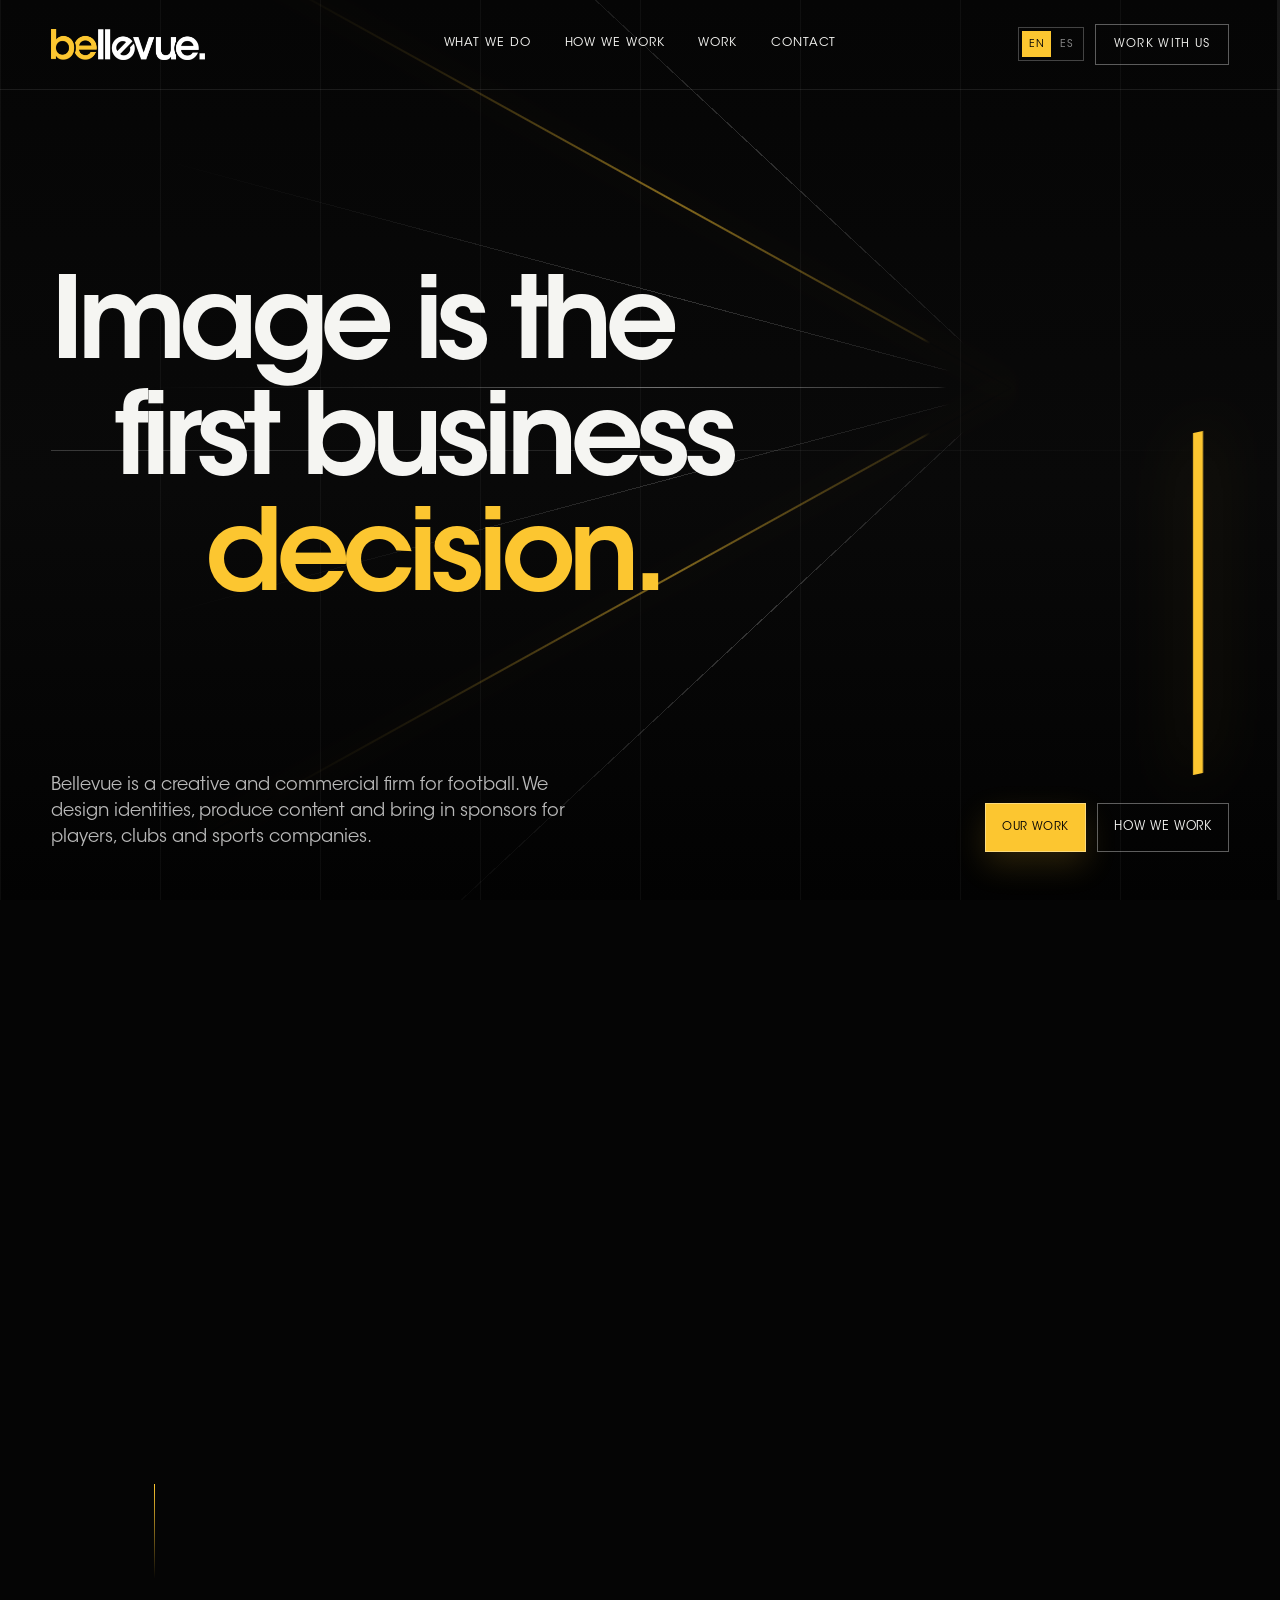
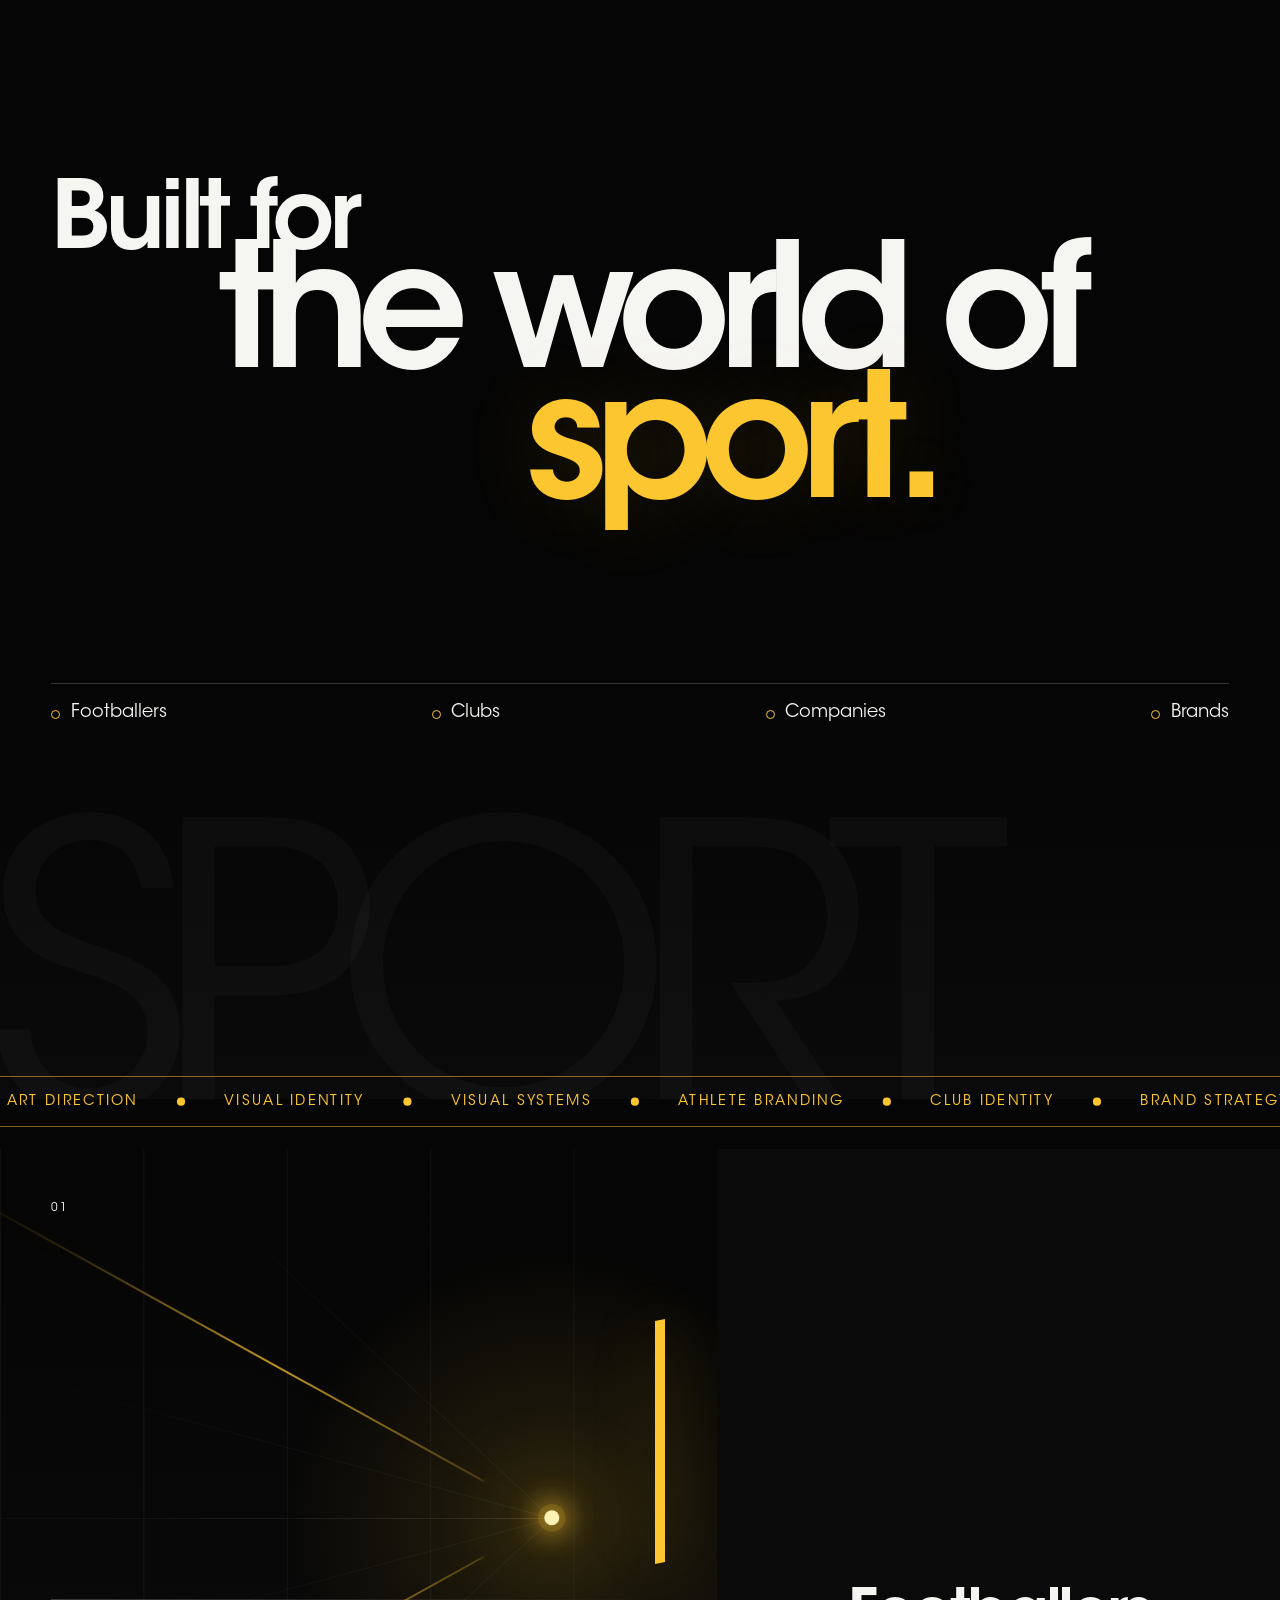
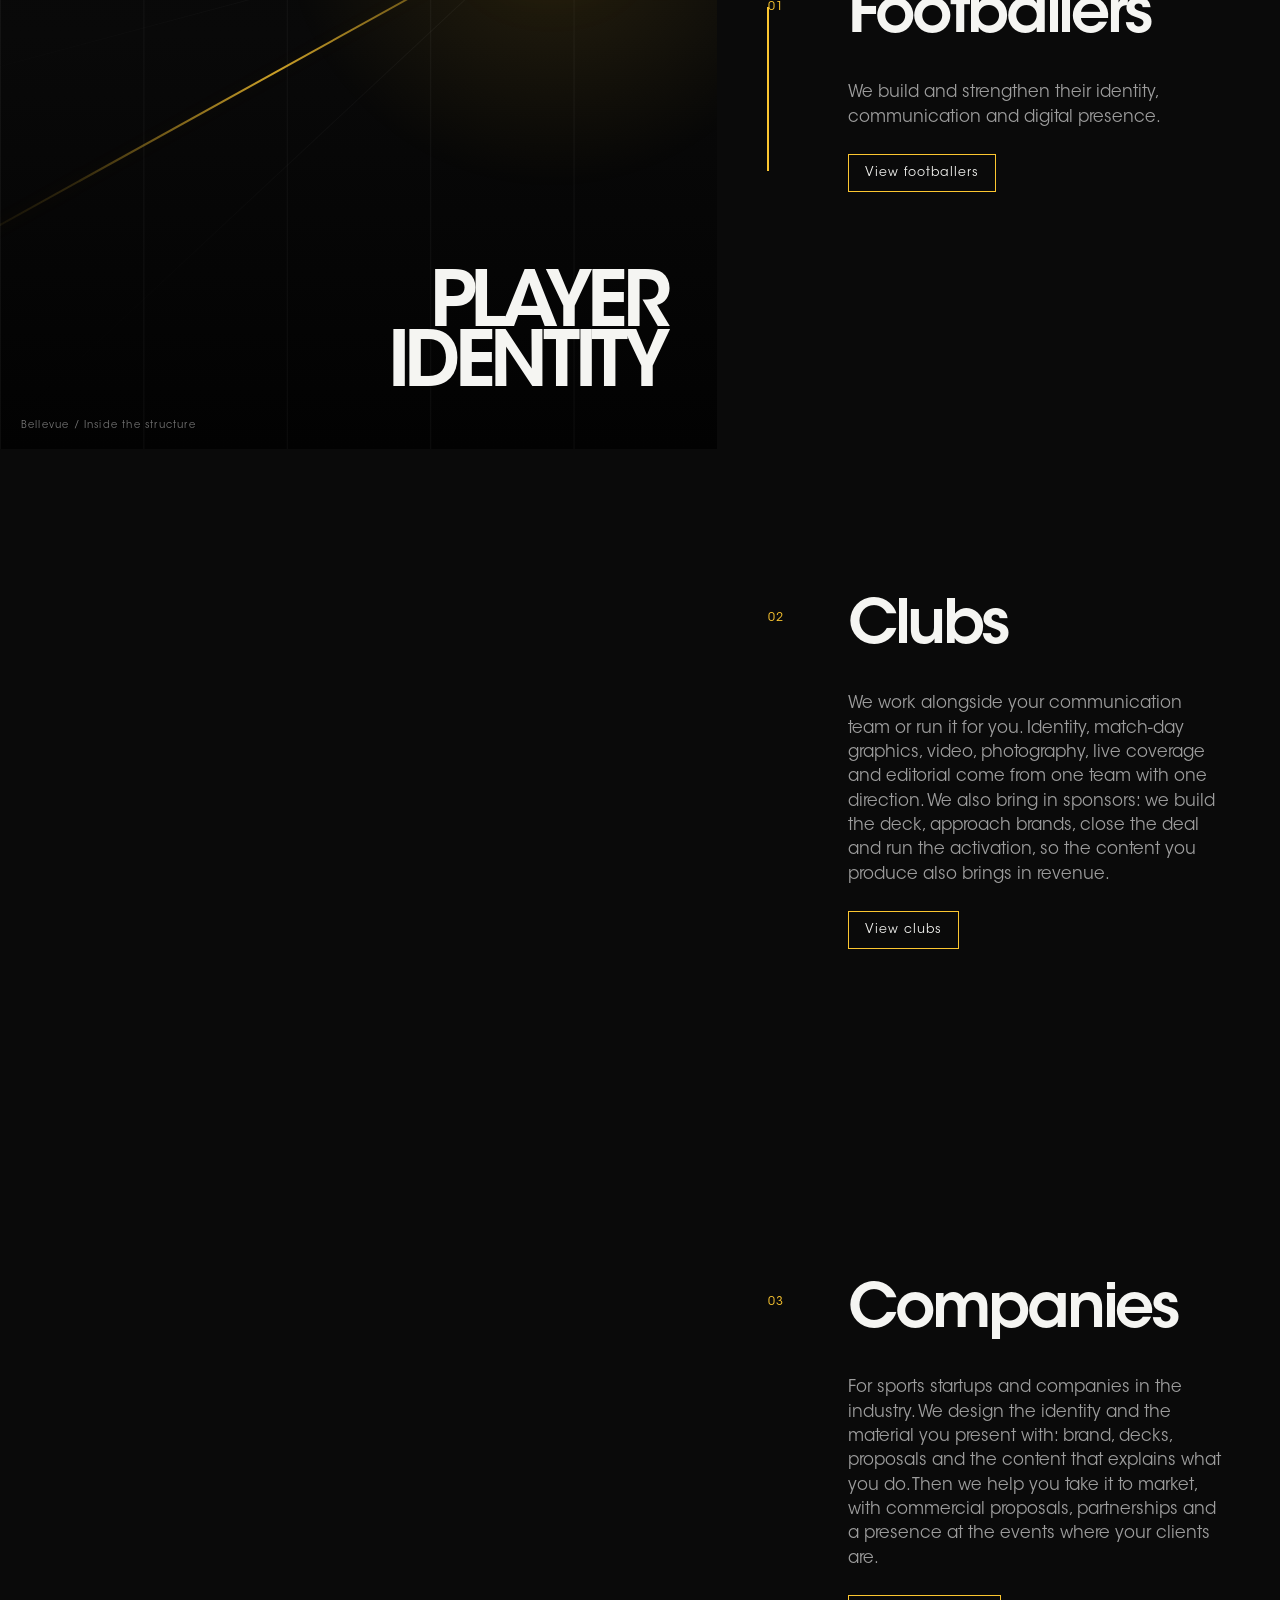
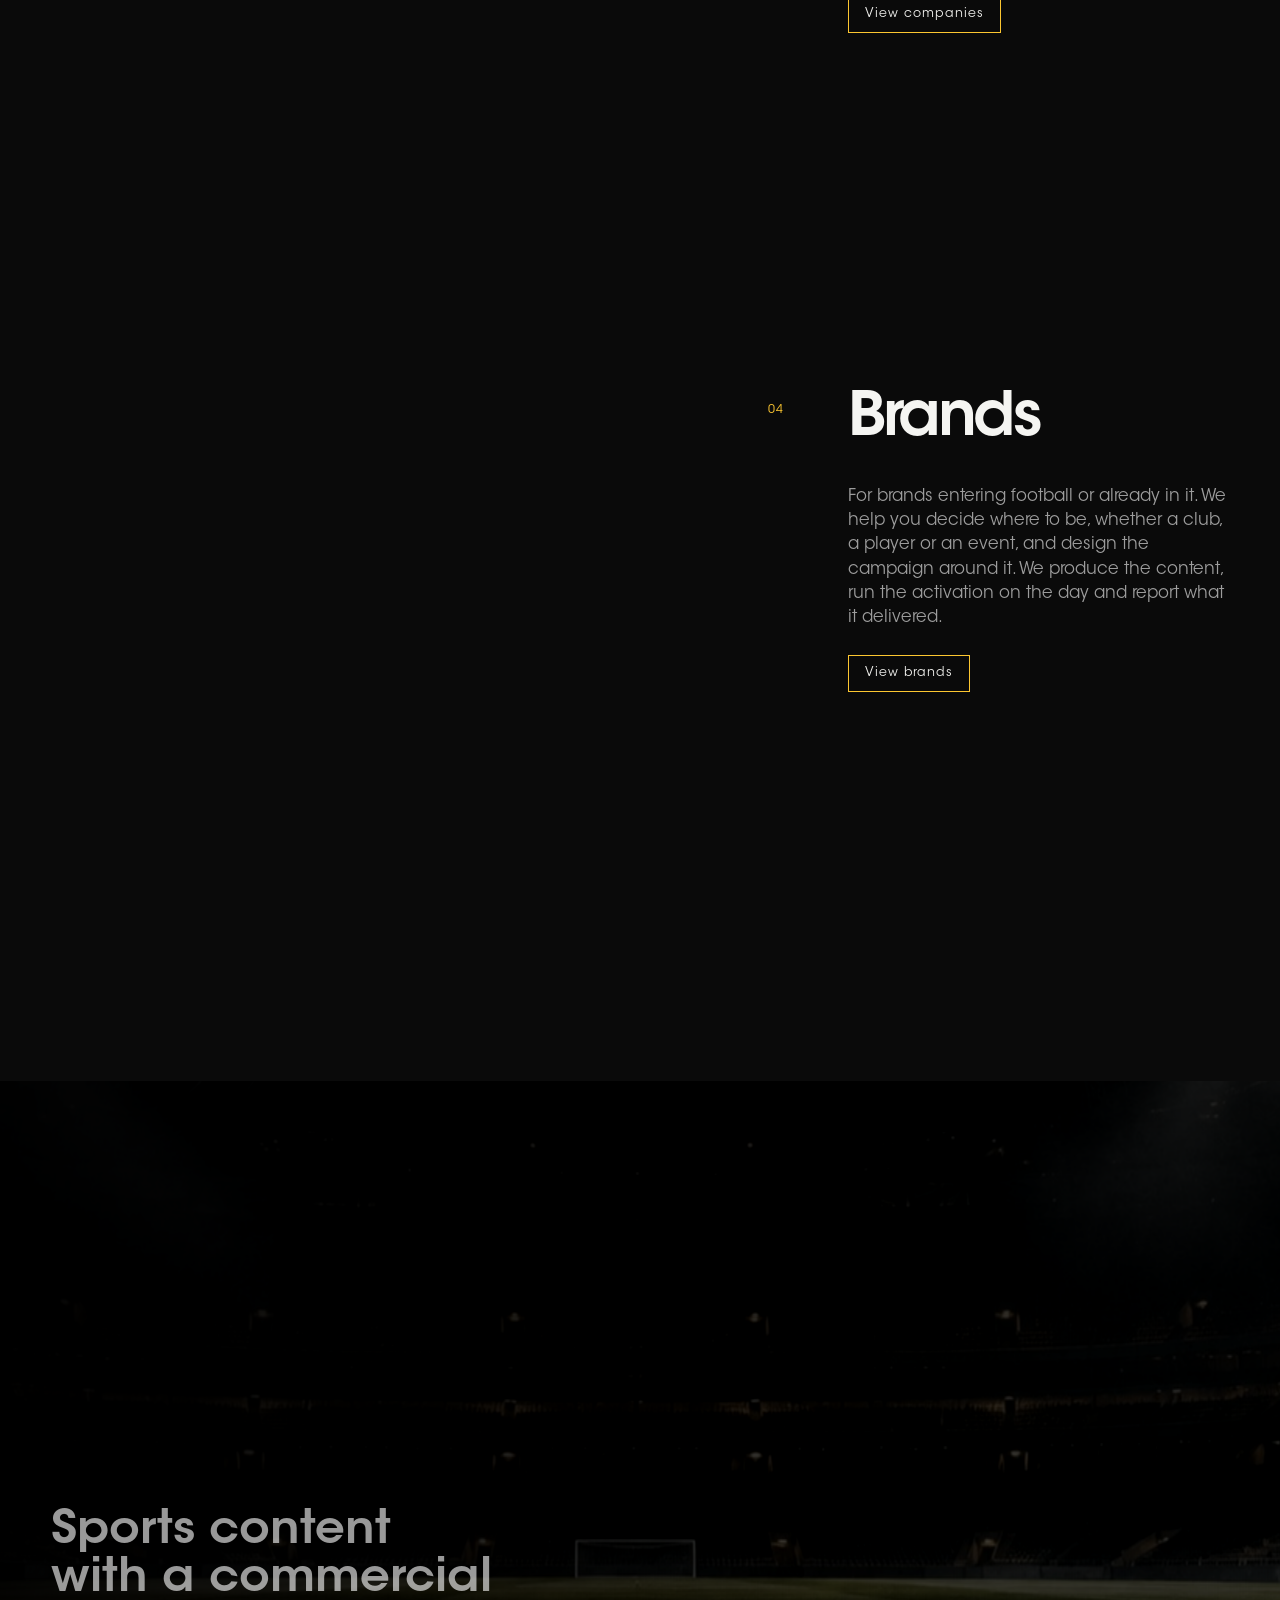
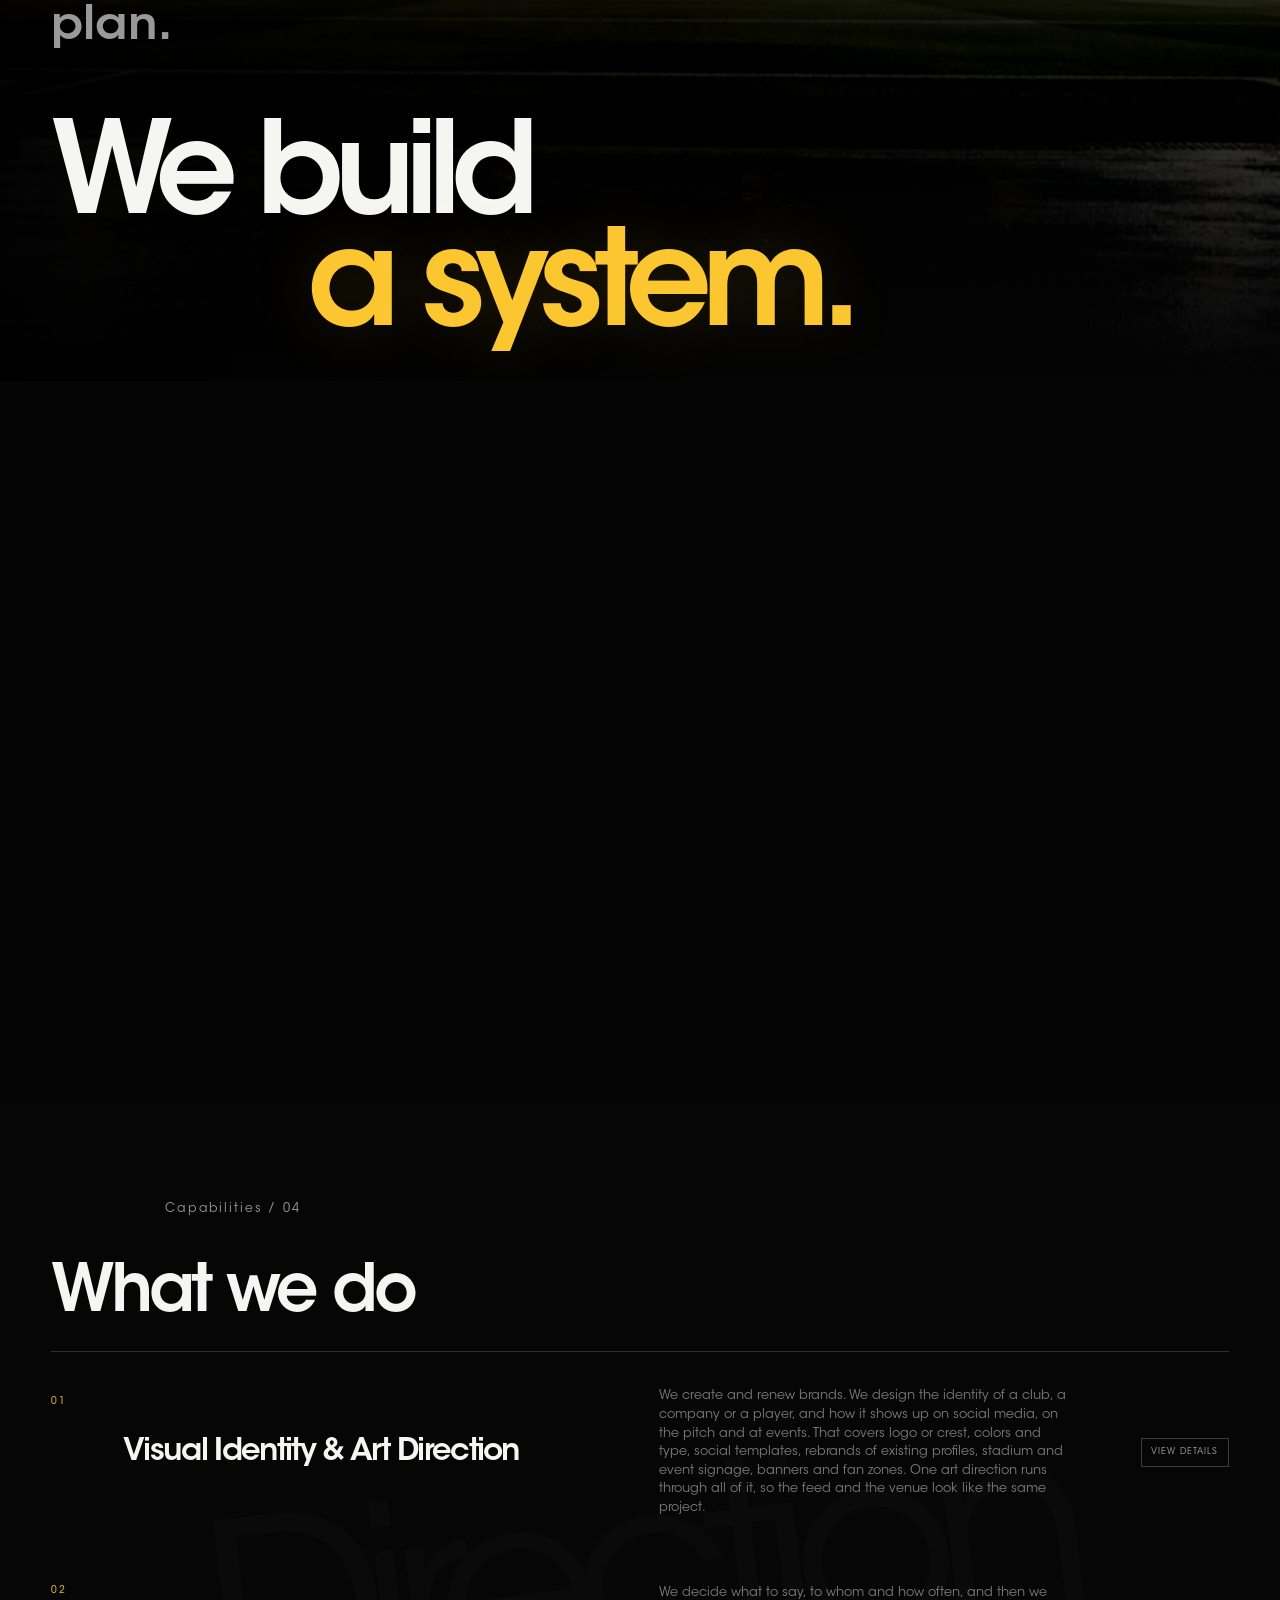
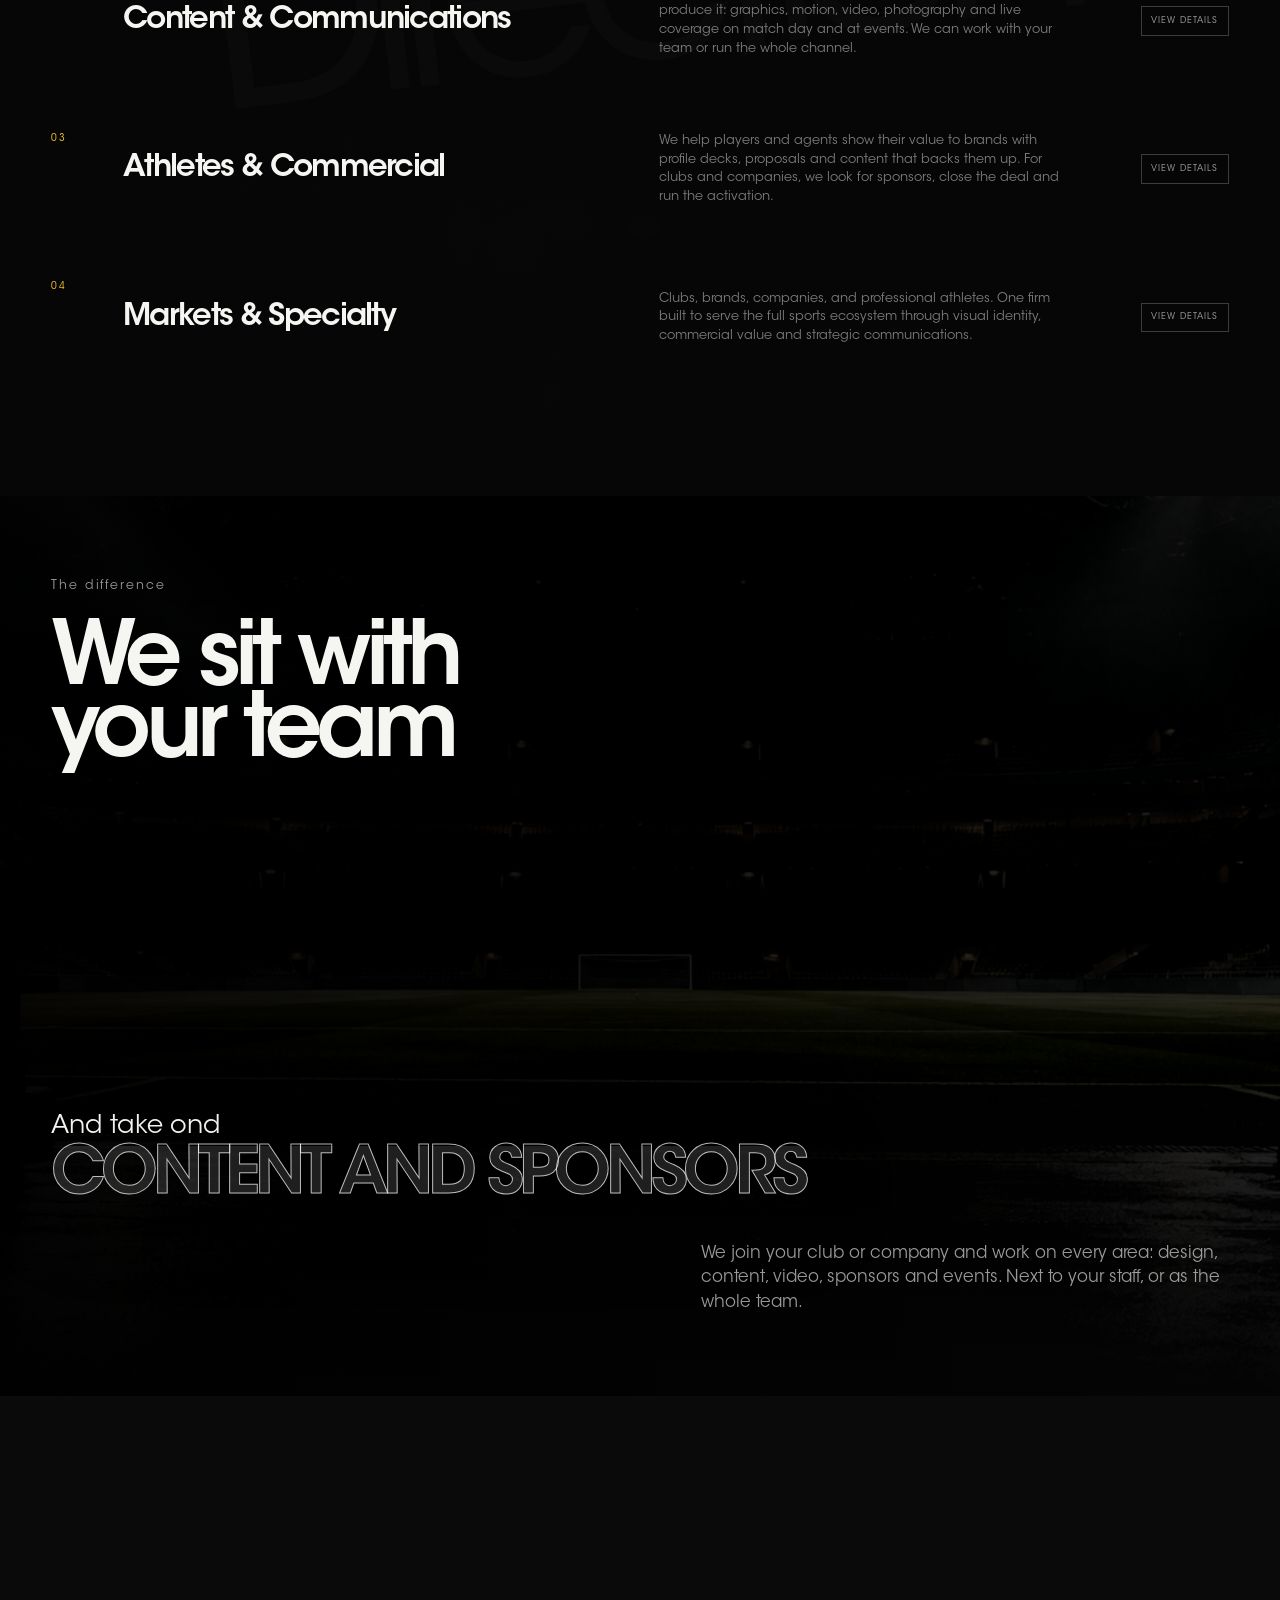
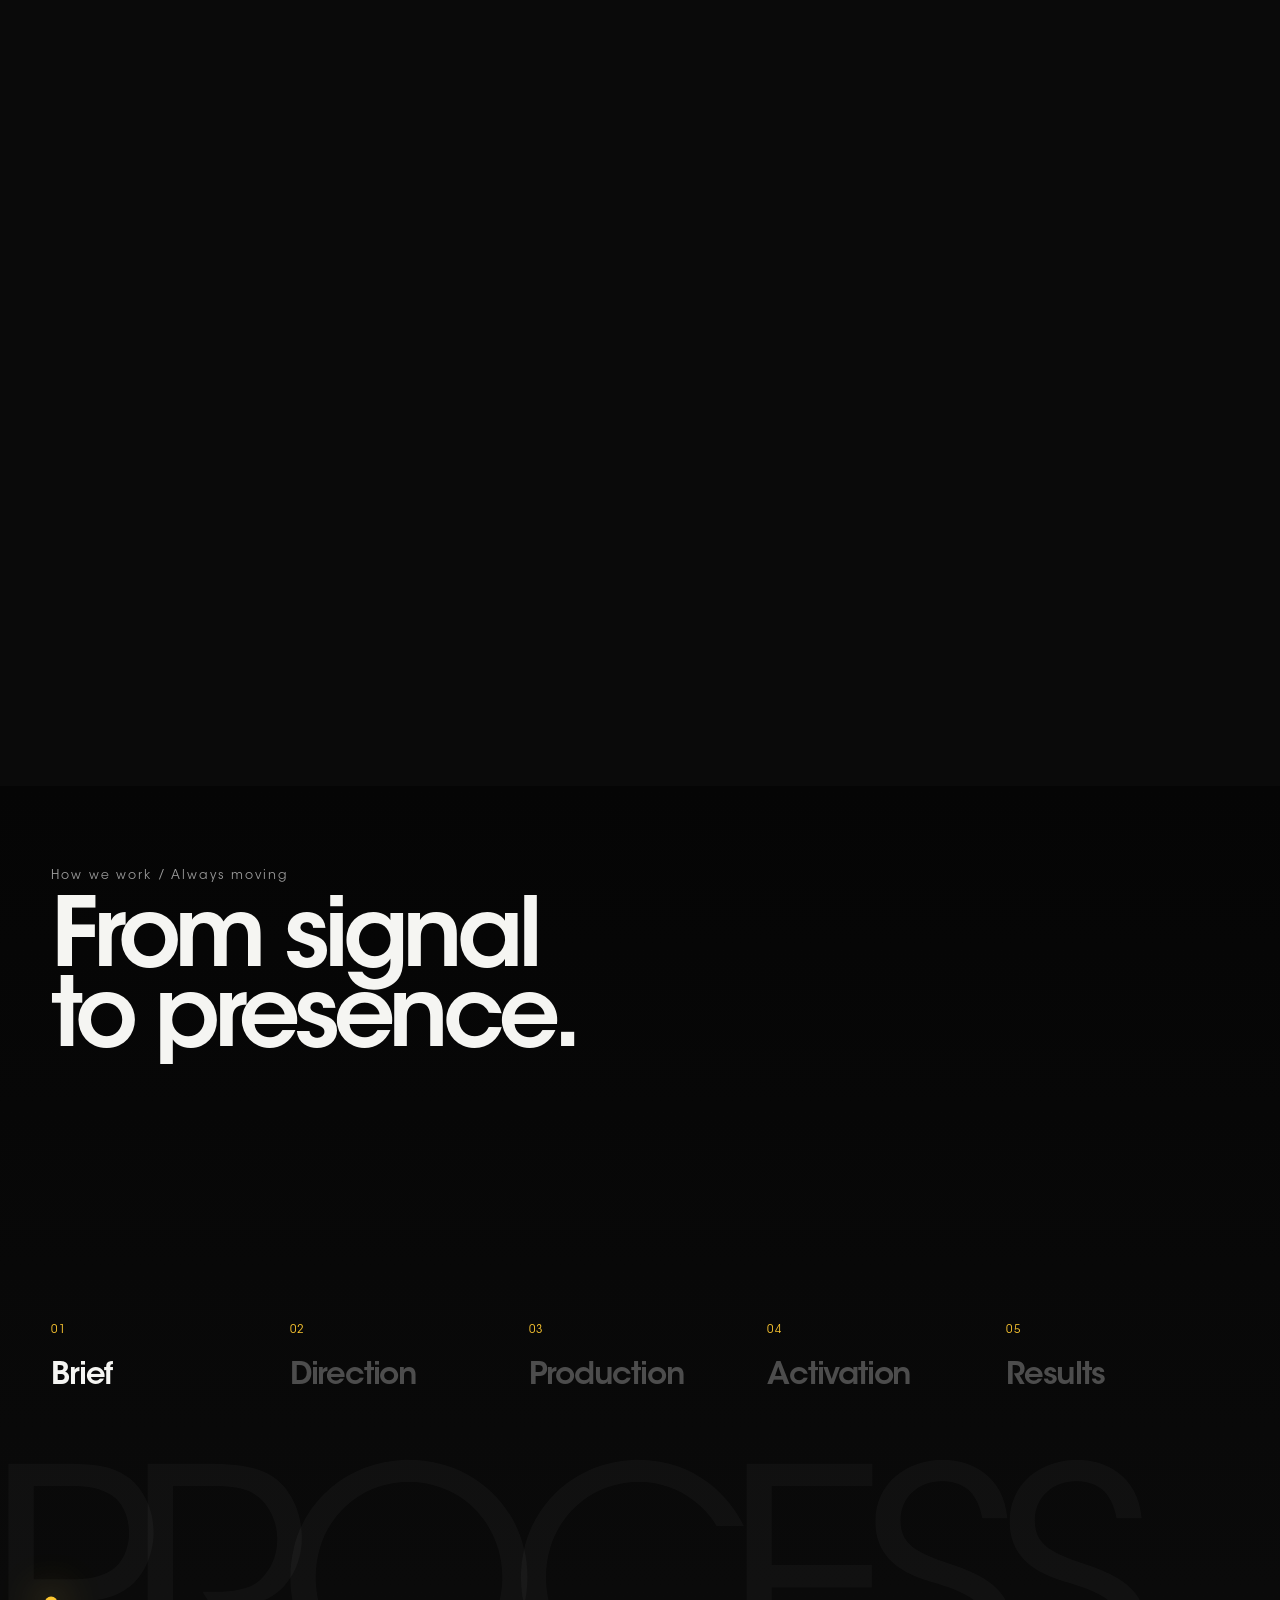
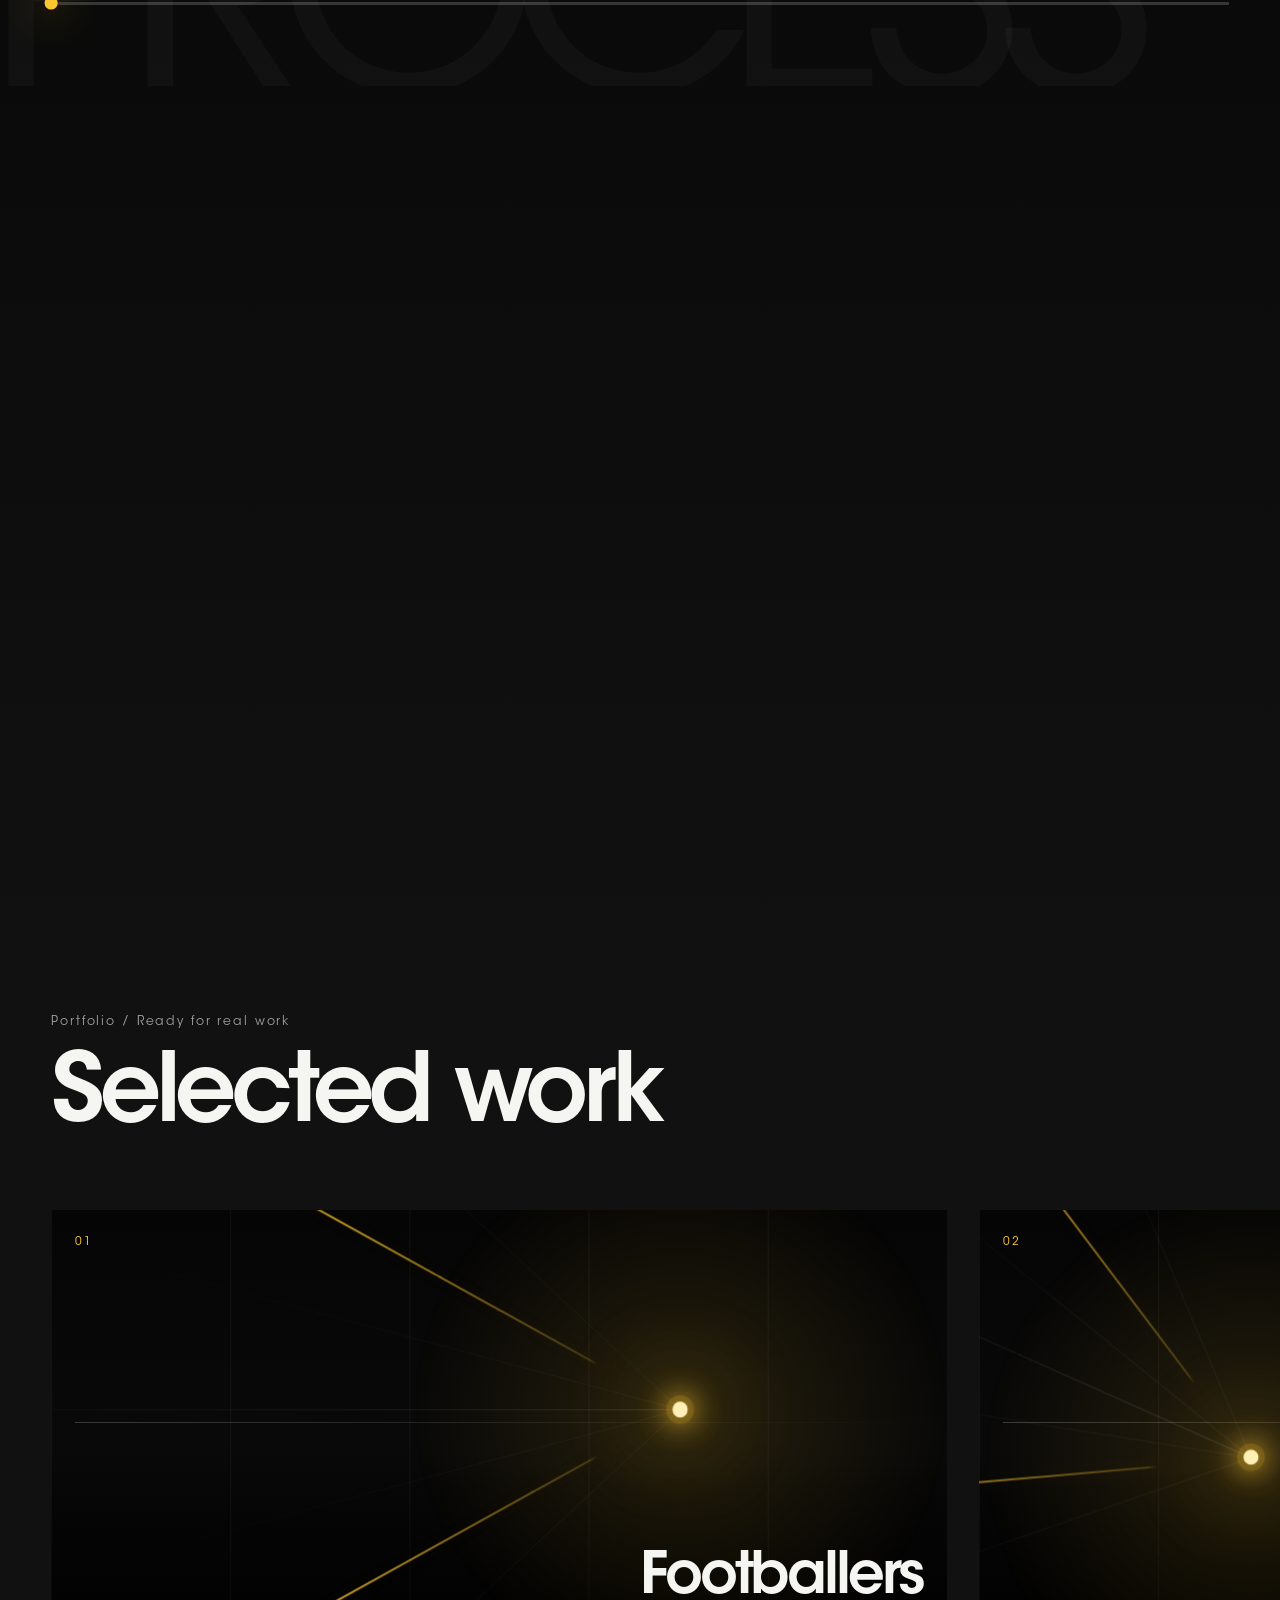
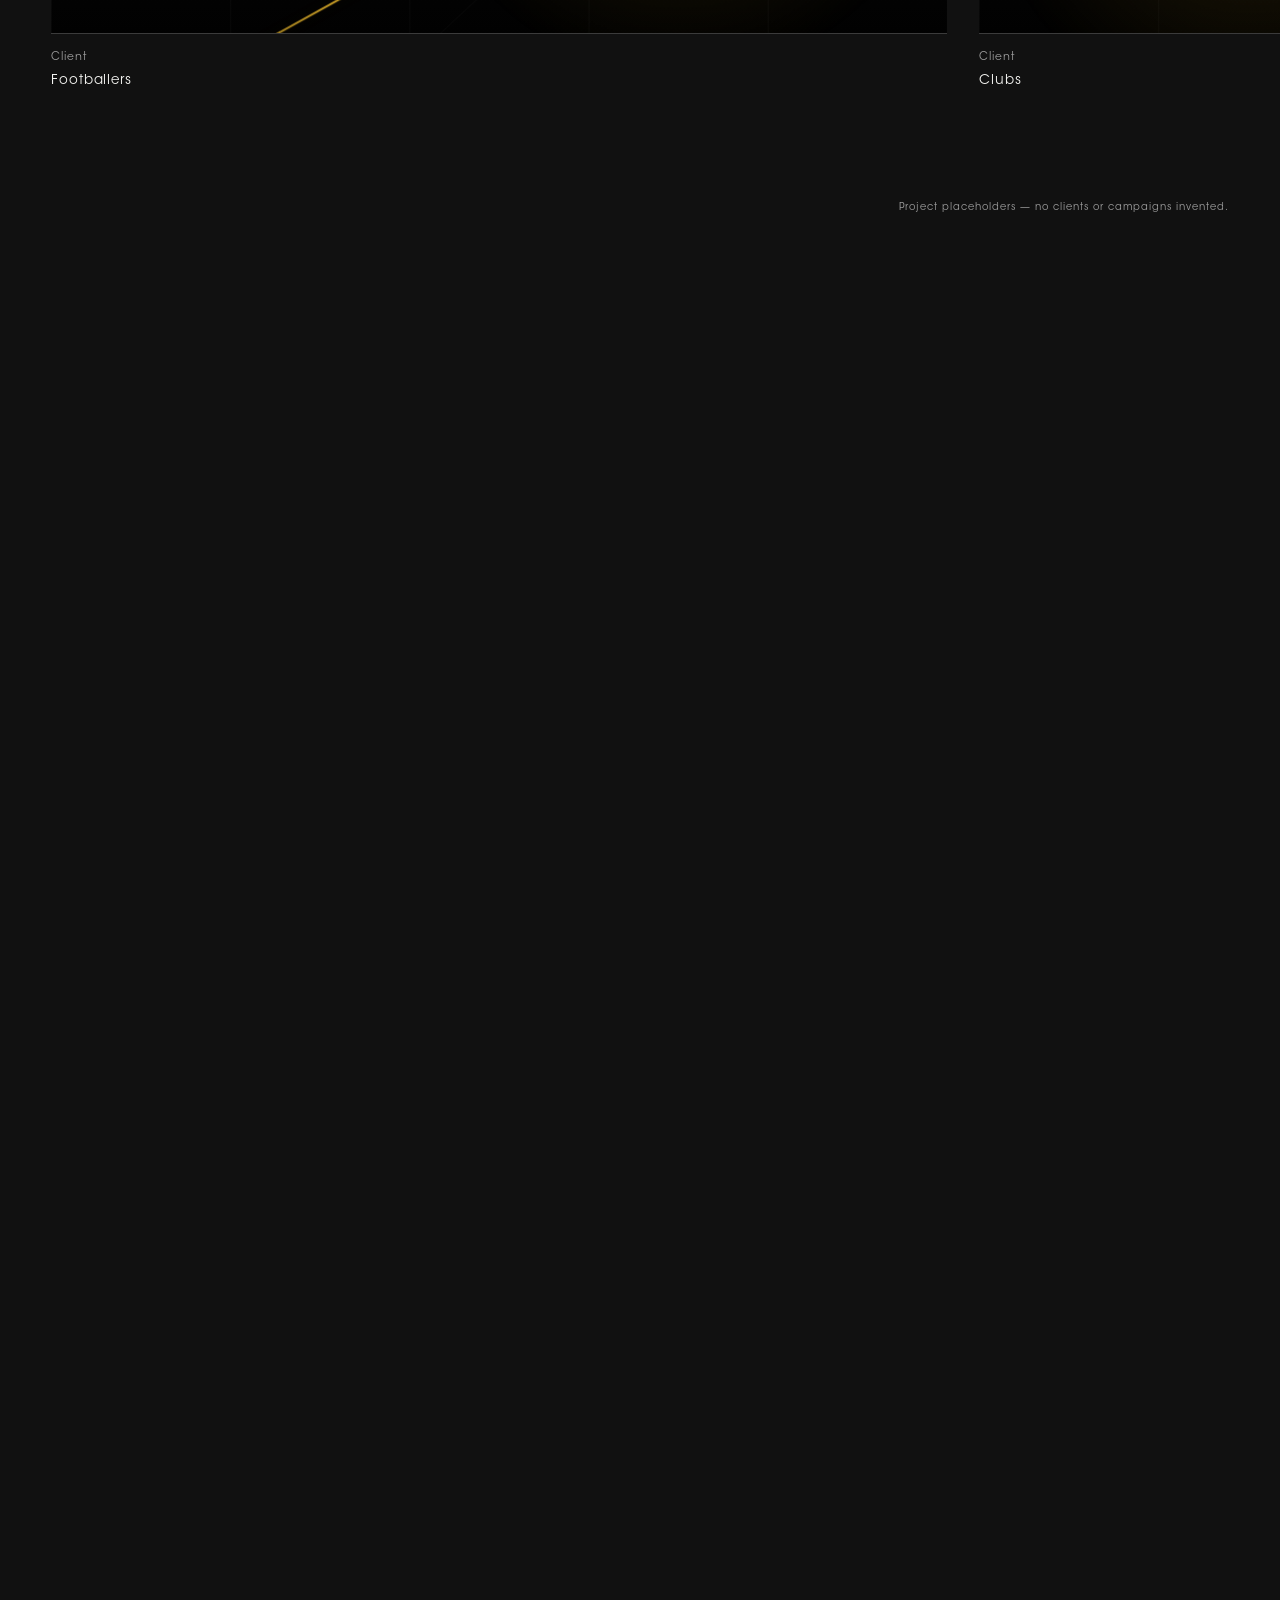
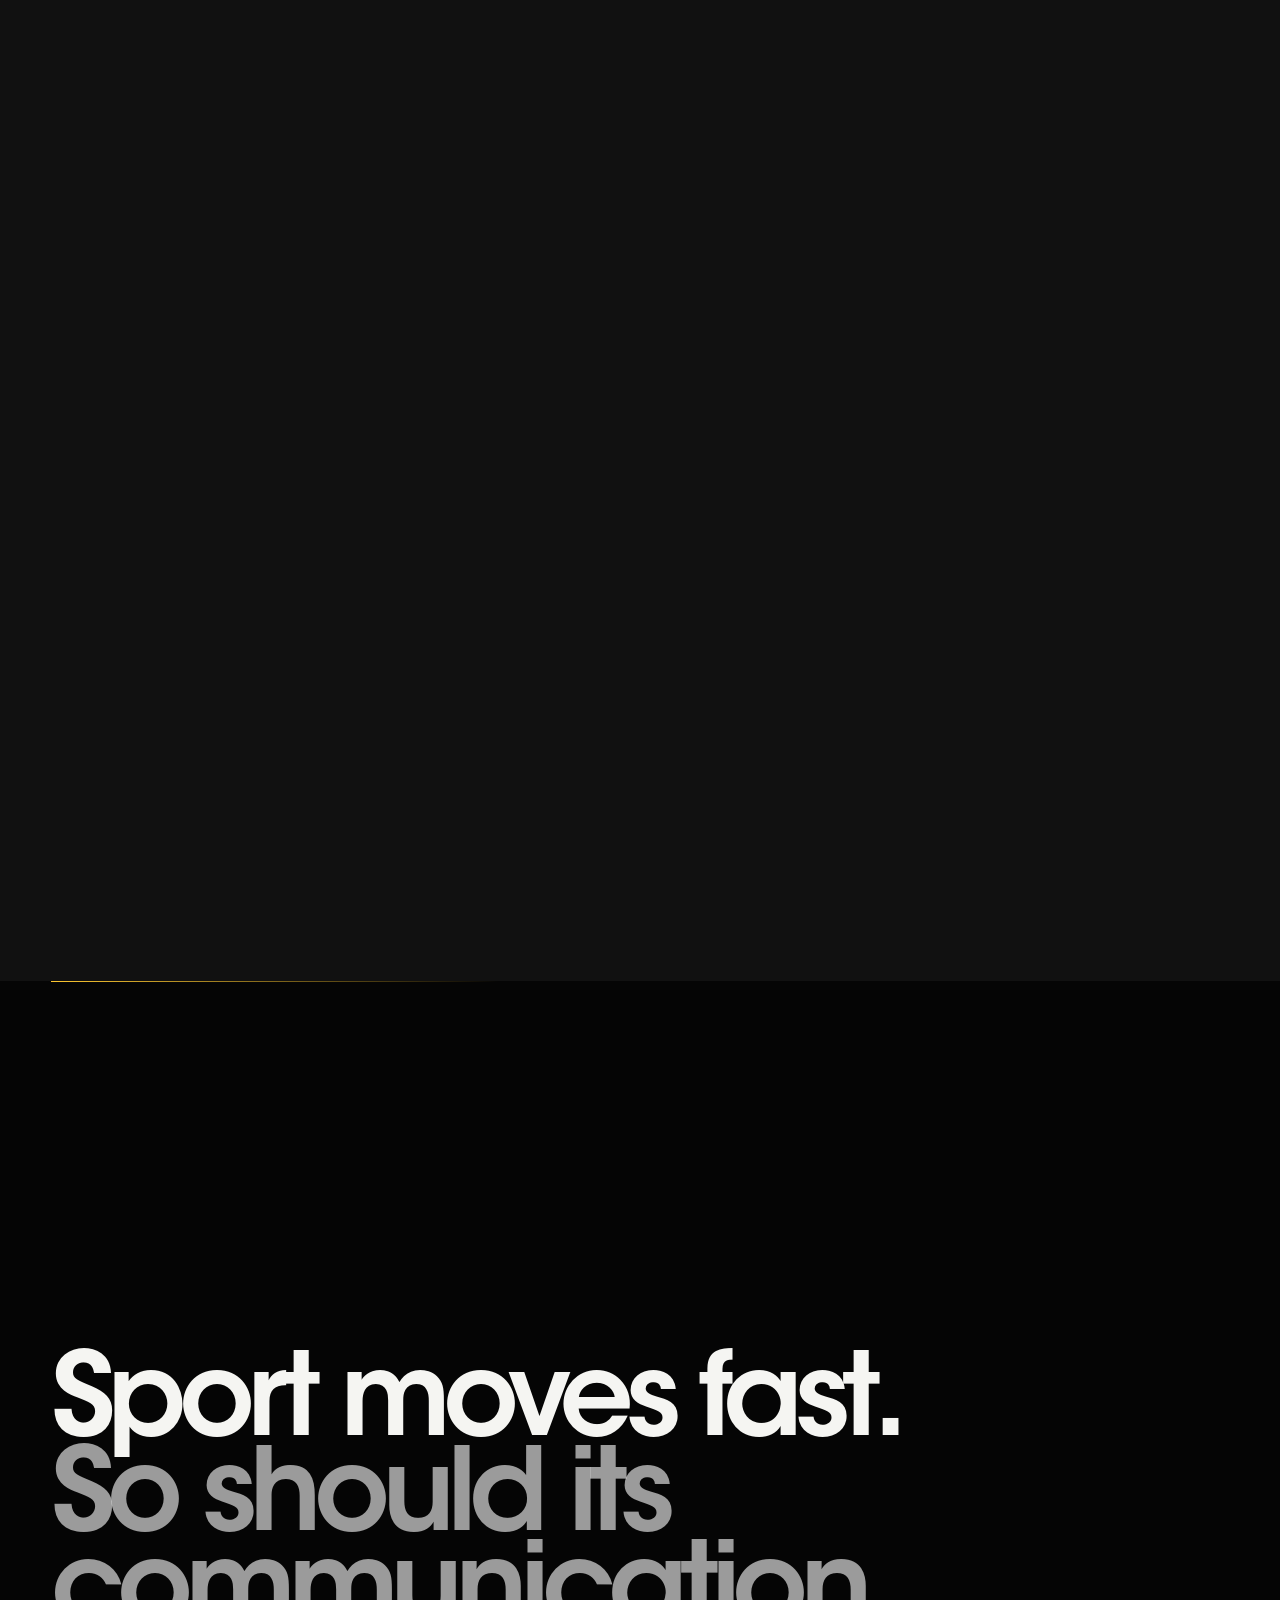
==== index.html @ 6d95c84d "Make process steps interactive and fix sponsor lettering" ====
<!doctype html>
<html lang="en">
  <head>
    <meta charset="UTF-8" />
    <meta name="viewport" content="width=device-width, initial-scale=1.0" />
    <meta name="theme-color" content="#050505" />
    <meta name="description" content="Bellevue is a strategic communication, content and creative partner for footballers, clubs and sports brands." />
    <meta property="og:title" content="Bellevue — Presence Behind Sport" />
    <meta property="og:description" content="Strategy, communication and content for the world of sport." />
    <meta property="og:type" content="website" />
    <meta name="twitter:card" content="summary" />
    <link rel="icon" href="./favicon.ico?v=transparent" sizes="any" />
    <link rel="icon" type="image/png" sizes="32x32" href="./favicon-32x32.png?v=transparent" />
    <link rel="icon" type="image/png" sizes="16x16" href="./favicon-16x16.png?v=transparent" />
    <link rel="apple-touch-icon" sizes="180x180" href="./apple-touch-icon.png?v=transparent" />
    <script>document.documentElement.classList.add("motion-full");</script>
    <link rel="stylesheet" href="./styles.css" />
    <title>Bellevue — Presence Behind Sport</title>
  </head>
  <body>
    <a class="skip-link" href="#main">Skip to content</a>

    <div class="intro" aria-hidden="true">
      <img class="brand-mark intro__logo" src="./assets/bellevue-logo-source.png" alt="" />
      <div class="intro__words"><span>SPORT.</span><span>IDENTITY.</span><span>COMMUNICATION.</span></div>
      <div class="intro__loader"><i></i></div>
    </div>

    <div class="scroll-progress" aria-hidden="true"><i></i></div>
    <div class="page-wipe" aria-hidden="true"></div>
    <div class="cursor-aura" data-cursor-aura aria-hidden="true"></div>

    <header class="nav" data-nav>
      <a class="nav__brand" href="#top" aria-label="Bellevue home"><img class="brand-mark" src="./assets/bellevue-logo-source.png" alt="Bellevue" /></a>
      <nav class="nav__links" aria-label="Primary navigation">
        <a href="#services">What We Do</a><a href="#process">How We Work</a><a href="#work">Work</a><a href="#contact">Contact</a>
      </nav>
      <div class="nav__actions">
        <div class="language-switcher" role="group" aria-label="Language selector"><button type="button" data-language="en" aria-pressed="true">EN</button><button type="button" data-language="es" aria-pressed="false">ES</button></div>
        <a class="nav__cta" href="#contact">Work with us</a>
      </div>
      <button class="nav__menu" type="button" aria-expanded="false" aria-controls="mobile-menu" aria-label="Open menu"><span></span><span></span></button>
    </header>

    <div class="mobile-menu" id="mobile-menu" aria-hidden="true">
      <nav aria-label="Mobile navigation"><a href="#services">What We Do</a><a href="#process">How We Work</a><a href="#work">Work</a><a href="#contact">Contact</a></nav>
      <div class="language-switcher language-switcher--mobile" role="group" aria-label="Language selector"><button type="button" data-language="en" aria-pressed="true">EN</button><button type="button" data-language="es" aria-pressed="false">ES</button></div>
      <p>Bellevue / Sports communication</p>
    </div>

    <main id="main">
      <section class="hero" id="top" aria-labelledby="hero-title">
        <div class="hero__stage">
          <figure class="hero__field">
            <div class="field__vectors" aria-hidden="true"><i></i><i></i><i></i><i></i><i></i><i></i><i></i></div>
            <div class="field__grid" aria-hidden="true"></div>
          </figure>
          <div class="hero__shade"></div>
          <h1 id="hero-title" class="hero__title"><span>Image is the</span><span>first business</span><span><em>decision.</em></span></h1>
          <p class="hero__copy">Bellevue is a creative and commercial firm for football. We design identities, produce content and bring in sponsors for players, clubs and sports companies.</p>
          <div class="hero__actions">
            <a class="hero__work" href="#work">Our work</a>
            <a class="hero__discover" href="#world">How we work</a>
          </div>
          <div class="hero__counter"><span>01</span><i></i><span>08</span></div>
        </div>
      </section>

      <section class="world" id="world" aria-labelledby="world-title">
        <p class="eyebrow reveal">Inside the game / Beyond the feed</p>
        <h2 id="world-title" class="world__title"><span class="reveal">Built for</span><span class="reveal">the world of</span><span class="gold reveal">sport.</span></h2>
        <div class="world__roles" aria-label="Who Bellevue works with"><span>Footballers</span><span>Clubs</span><span>Companies</span><span>Brands</span></div>
      </section>

      <div class="signal-strip" aria-hidden="true">
        <div><span>ART DIRECTION</span><i></i><span>VISUAL IDENTITY</span><i></i><span>VISUAL SYSTEMS</span><i></i><span>ATHLETE BRANDING</span><i></i><span>CLUB IDENTITY</span><i></i><span>BRAND STRATEGY</span><i></i><span>CORPORATE IMAGE</span><i></i><span>MEDIA INTEGRATION</span><i></i><span>CAMPAIGN DIRECTION</span><i></i><span>COMMERCIAL POSITIONING</span><i></i><span>COMMUNICATION SYSTEMS</span><i></i><span>BRAND RECOGNITION</span></div>
        <div><span>ART DIRECTION</span><i></i><span>VISUAL IDENTITY</span><i></i><span>VISUAL SYSTEMS</span><i></i><span>ATHLETE BRANDING</span><i></i><span>CLUB IDENTITY</span><i></i><span>BRAND STRATEGY</span><i></i><span>CORPORATE IMAGE</span><i></i><span>MEDIA INTEGRATION</span><i></i><span>CAMPAIGN DIRECTION</span><i></i><span>COMMERCIAL POSITIONING</span><i></i><span>COMMUNICATION SYSTEMS</span><i></i><span>BRAND RECOGNITION</span></div>
      </div>

      <section class="audience" aria-labelledby="audience-title">
        <h2 id="audience-title" class="sr-only">Who we work with</h2>
        <div class="audience__media" aria-hidden="true">
          <div class="audience__flare"><i></i><i></i><i></i><i></i><i></i><i></i><i></i></div>
          <div class="audience__visual audience__visual--1 is-active"><span>01</span><b>PLAYER<br />IDENTITY</b></div>
          <div class="audience__visual audience__visual--2"><span>02</span><b>CLUB<br />CULTURE</b></div>
          <div class="audience__visual audience__visual--3"><span>03</span><b>CORPORATE<br />IMAGE</b></div>
          <div class="audience__visual audience__visual--4"><span>04</span><b>BRAND<br />ENERGY</b></div>
          <p>Bellevue / Inside the structure</p>
        </div>
        <div class="audience__chapters" data-audience-list></div>
      </section>

      <section class="bridge" aria-labelledby="bridge-title">
        <div class="bridge__stage">
          <img class="bridge__image" src="./assets/stadium-tunnel.jpg" alt="Floodlit stadium beyond a dark players' tunnel" loading="lazy" />
          <div class="field__vectors bridge__vectors" aria-hidden="true"><i></i><i></i><i></i><i></i><i></i><i></i><i></i></div>
          <p>Sports content<br />with a commercial<br />plan.</p>
          <h2 id="bridge-title">We build<br /><span>a system.</span></h2>
        </div>
      </section>

      <section class="services" id="services" aria-labelledby="services-title">
        <div class="section-head"><p class="eyebrow">Capabilities / 04</p><h2 id="services-title">What we do</h2></div>
        <div class="services__backdrop" aria-hidden="true"><img src="./assets/player-rain.jpg" alt="" loading="lazy" /><span>Direction</span></div>
        <div class="services__list" data-services></div>
      </section>

      <dialog class="service-card" id="service-card" data-service-card aria-labelledby="service-card-title">
        <button class="service-card__close" type="button" data-service-card-close aria-label="Close capability details">×</button>
        <p class="eyebrow" data-service-card-number></p>
        <h2 id="service-card-title" data-service-card-title></h2>
        <p class="service-card__description" data-service-card-description></p>
        <p class="service-card__tags" data-service-card-tags></p>
      </dialog>

      <section class="team" aria-labelledby="team-title">
        <div class="team__stage">
          <p class="eyebrow">The difference</p>
          <h2 id="team-title">We sit with<br />your team</h2>
          <div class="team__statement"><span>And take ond</span><strong data-text="CONTENT AND SPONSORS">CONTENT AND SPONSORS</strong></div>
          <p class="team__copy">We join your club or company and work on every area: design, content, video, sponsors and events. Next to your staff, or as the whole team.</p>
        </div>
      </section>

      <section class="process" id="process" aria-labelledby="process-title">
        <div class="process__stage">
          <p class="process__ghost" aria-hidden="true">PROCESS</p>
          <div class="section-head"><p class="eyebrow">How we work / Always moving</p><h2 id="process-title">From signal<br />to presence.</h2></div>
          <ol class="process__steps" data-process></ol>
          <p class="process__detail" id="process-detail" data-process-detail aria-live="polite" hidden></p>
          <div class="process__line" aria-hidden="true"><i></i></div>
        </div>
      </section>

      <section class="work" id="work" aria-labelledby="work-title">
        <div class="work__stage">
          <div class="section-head work__head"><p class="eyebrow">Portfolio / Ready for real work</p><h2 id="work-title">Selected work</h2></div>
          <div class="work__track" data-work></div>
          <p class="work__note">Project placeholders — no clients or campaigns invented.</p>
        </div>
      </section>

      <section class="manifesto" aria-labelledby="manifesto-title">
        <div class="manifesto__lead"><h2 id="manifesto-title">Sport moves fast.<br /><span>So should its communication.</span></h2></div>
        <div class="manifesto__words" aria-label="Strategy. Identity. Content. Presence."><span>Strategy.</span><span>Identity.</span><span>Content.</span><span class="gold">Presence.</span></div>
      </section>

      <section class="final" id="contact" aria-labelledby="contact-title">
        <div class="final__top"><p class="eyebrow">Contact / Bellevue</p><span>08 / 08</span></div>
        <div class="contact-layout">
          <div class="contact-layout__intro"><h2 id="contact-title">Let's build<br /><em>what's next.</em></h2><p>If you need a team behind your communication, let's talk.</p></div>
          <form class="contact-form" data-contact-form action="https://formsubmit.co/bellevuecommercial@gmail.com" method="POST">
            <input type="hidden" name="_subject" value="New Bellevue website enquiry" />
            <input type="hidden" name="_template" value="table" />
            <input type="hidden" name="_captcha" value="false" />
            <input type="hidden" name="_url" value="" />
            <input class="contact-form__honey" type="text" name="_honey" tabindex="-1" autocomplete="off" aria-hidden="true" />
            <label class="contact-field"><span>I’m reaching out as</span><select name="contactType" required><option value="" selected disabled>Select one</option><option>Club</option><option>Company</option><option>Athlete</option><option>Other</option></select></label>
            <label class="contact-field"><span>Tell us about your idea <em>optional</em></span><textarea name="idea" rows="4" placeholder="Your project, challenge or opportunity"></textarea></label>
            <label class="contact-field"><span>Full name</span><input name="fullName" type="text" autocomplete="name" required /></label>
            <label class="contact-field"><span>Email</span><input name="email" type="email" autocomplete="email" required /></label>
            <label class="contact-field"><span>Phone number <em>optional</em></span><input name="phone" type="tel" autocomplete="tel" /></label>
            <button class="contact-submit" type="submit">Send enquiry</button>
            <p class="contact-form__status" data-contact-status aria-live="polite"></p>
            <a class="contact-form__fallback" data-contact-fallback href="mailto:bellevuecommercial@gmail.com" hidden>Email us directly</a>
          </form>
        </div>
      </section>
    </main>

    <footer class="footer">
      <div class="footer__brand"><img class="brand-mark" src="./assets/bellevue-logo-source.png" alt="Bellevue" /></div>
      <div class="footer__meta"><p>Sports communication<br />from the inside.</p><p><a href="https://www.instagram.com/bellevuemedia/" target="_blank" rel="noopener noreferrer">Instagram</a> / <a href="mailto:bellevuecommercial@gmail.com">Email</a></p><p>© <span data-year></span> Bellevue<br /><span>Site developed by JS Studio</span></p></div>
    </footer>

    <script type="module" src="./main.js"></script>
  </body>
</html>
---- styles.css ----
/* Supplied ITC Avant Garde Gothic web assets. */
@font-face {
  font-family: "Avant Garde Book";
  src: url("./assets/fonts/%5BITC%5D%20Avant%20Garde%20Gothic/ITCAvantGardeStd-Bk.otf") format("opentype");
  font-weight: 400;
  font-style: normal;
  font-display: swap;
}
@font-face {
  font-family: "Avant Garde Demi";
  src: url("./assets/fonts/%5BITC%5D%20Avant%20Garde%20Gothic/ITCAvantGardeStd-Demi.otf") format("opentype");
  font-weight: 400;
  font-style: normal;
  font-display: swap;
}
@font-face {
  font-family: "Avant Garde Book";
  src: url("./assets/fonts/%5BITC%5D%20Avant%20Garde%20Gothic/ITCAvantGardeStd-BkObl.otf") format("opentype");
  font-weight: 400;
  font-style: italic;
  font-display: swap;
}

:root {
  --black: #050505;
  --black-2: #0a0a0a;
  --black-3: #111;
  --gold: #fcc630;
  --white: #f5f5f2;
  --muted: rgba(255, 255, 255, 0.6);
  --line: rgba(255, 255, 255, 0.18);
  --pad: clamp(1.25rem, 4vw, 4.75rem);
  --hero-p: 0;
  --team-fill: 0%;
  --process-p: 0%;
  --work-x: 0px;
  --page-p: 0;
  --display-font: "Avant Garde Book", Arial, sans-serif;
  --heading-font: "Avant Garde Demi", Arial, sans-serif;
}

* { box-sizing: border-box; }
html { overflow-x: clip; scroll-behavior: smooth; background: var(--black); }
body { margin: 0; max-width: 100%; overflow-x: clip; background: var(--black); color: var(--white); font-family: var(--display-font); font-synthesis: none; font-size: 1rem; line-height: 1.45; }
body.menu-open { overflow: hidden; }
a { color: inherit; text-decoration: none; }
button { color: inherit; font: inherit; }
::selection { background: var(--gold); color: var(--black); }
.sr-only { position: absolute; width: 1px; height: 1px; padding: 0; margin: -1px; overflow: hidden; clip: rect(0, 0, 0, 0); white-space: nowrap; border: 0; }
.skip-link { position: fixed; left: 1rem; top: -4rem; z-index: 1000; background: var(--gold); color: var(--black); padding: .75rem 1rem; font-weight: 800; }
.skip-link:focus { top: 1rem; }
:focus-visible { outline: 2px solid var(--gold); outline-offset: 5px; }

.eyebrow { margin: 0; color: var(--muted); font-size: .78rem; font-weight: 700; letter-spacing: .15em; text-transform: uppercase; }
.gold { color: var(--gold); }
.brand-mark { display: block; width: 4.3rem; height: auto; }

.intro { position: fixed; inset: 0; z-index: 100; display: grid; place-items: center; background: #000; transition: opacity .5s ease, visibility .5s ease; }
.intro.is-done { opacity: 0; visibility: hidden; pointer-events: none; }
.intro__logo { width: clamp(7rem, 13vw, 13rem); clip-path: inset(0 100% 0 0); animation: logoWipe .55s .08s cubic-bezier(.77,0,.18,1) forwards; }
.intro__words { position: absolute; bottom: 10vh; left: var(--pad); right: var(--pad); display: flex; justify-content: space-between; color: var(--white); font-size: clamp(.8rem, 1.1vw, 1rem); font-weight: 700; letter-spacing: .13em; overflow: hidden; }
.intro__words span { opacity: 0; transform: translateY(120%); animation: introWord .32s forwards; }
.intro__words span:nth-child(1) { animation-delay: .6s; }.intro__words span:nth-child(2) { animation-delay: .78s; }.intro__words span:nth-child(3) { animation-delay: .96s; }
@keyframes logoWipe { to { clip-path: inset(0); } }
@keyframes introWord { to { opacity: 1; transform: translateY(0); } }

.scroll-progress{position:fixed;z-index:70;right:0;top:0;width:3px;height:100svh;background:rgba(255,255,255,.08);pointer-events:none}.scroll-progress i{display:block;width:100%;height:calc(var(--page-p) * 100%);background:var(--gold);box-shadow:0 0 1.5rem rgba(252,198,48,.7);transform-origin:top}

.nav { position: fixed; z-index: 50; inset: 0 0 auto; height: 5.6rem; padding: 0 var(--pad); display: grid; grid-template-columns: 1fr auto 1fr; align-items: center; transition: height .35s ease, background .35s ease, backdrop-filter .35s ease; }
.nav.is-scrolled { height: 4.5rem; background: rgba(5,5,5,.72); backdrop-filter: blur(14px); border-bottom: 1px solid rgba(255,255,255,.07); }
.nav__brand { justify-self: start; }
.nav__links { display: flex; gap: clamp(1.2rem, 2.6vw, 2.8rem); font-size: .76rem; font-weight: 650; letter-spacing: .08em; text-transform: uppercase; }
.nav__links a { position: relative; padding: .5rem 0; }
.nav__links a::after { content: ""; position: absolute; left: 0; right: 100%; bottom: .2rem; height: 1px; background: var(--gold); transition: right .3s ease; }
.nav__links a:hover::after, .nav__links a:focus-visible::after { right: 0; }
.nav__cta { justify-self: end; border: 1px solid rgba(255,255,255,.35); padding: .7rem 1.1rem; font-size: .73rem; font-weight: 800; letter-spacing: .11em; text-transform: uppercase; transition: background .3s, color .3s, border-color .3s; }
.nav__cta:hover { background: var(--gold); color: var(--black); border-color: var(--gold); }
.nav__actions{justify-self:end;display:flex;align-items:center;gap:.7rem}.motion-toggle{display:flex;align-items:center;gap:.55rem;border:1px solid rgba(255,255,255,.2);border-radius:99px;background:rgba(5,5,5,.4);padding:.58rem .78rem;color:rgba(255,255,255,.72);font-size:.62rem;font-weight:800;line-height:1;letter-spacing:.12em;text-transform:uppercase;cursor:pointer;backdrop-filter:blur(10px);transition:border-color .25s,color .25s,background .25s}.motion-toggle::before{content:"";width:.45rem;height:.45rem;border-radius:50%;background:rgba(255,255,255,.35);transition:background .25s,box-shadow .25s}.motion-toggle b{color:var(--gold);font-size:inherit}.motion-toggle[aria-pressed="true"]{border-color:rgba(252,198,48,.6);color:var(--white);background:rgba(252,198,48,.08)}.motion-toggle[aria-pressed="true"]::before{background:var(--gold);box-shadow:0 0 .8rem var(--gold)}
.nav__menu { display: none; justify-self: end; width: 2.7rem; height: 2.7rem; background: transparent; border: 0; padding: .65rem; }
.nav__menu span { display: block; height: 1px; background: var(--white); margin: .38rem 0; transition: transform .35s ease; }
.nav__menu[aria-expanded="true"] span:first-child { transform: translateY(.39rem) rotate(45deg); }.nav__menu[aria-expanded="true"] span:last-child { transform: rotate(-45deg); }
.mobile-menu { position: fixed; inset: 0; z-index: 40; display: grid; align-content: center; padding: 7rem var(--pad) 3rem; background: var(--black); opacity: 0; visibility: hidden; clip-path: inset(0 0 100% 0); transition: clip-path .55s cubic-bezier(.77,0,.18,1), opacity .3s, visibility .55s; }
.mobile-menu.is-open { opacity: 1; visibility: visible; clip-path: inset(0); }
.mobile-menu nav { display: grid; gap: .3rem; }.mobile-menu a { font-size: clamp(2.7rem, 13vw, 5rem); font-weight: 800; line-height: .95; letter-spacing: -.06em; text-transform: uppercase; }.mobile-menu a:hover { color: var(--gold); }
.mobile-menu p { position: absolute; left: var(--pad); bottom: 2rem; color: var(--muted); font-size: .72rem; text-transform: uppercase; letter-spacing: .12em; }
.mobile-menu__motion{align-self:start;margin-top:auto}

.hero { height: 190vh; background: var(--black); }
.hero__stage { position: sticky; top: 0; height: 100svh; min-height: 42rem; overflow: hidden; padding: 8rem var(--pad) 3rem; display: grid; grid-template-columns: minmax(0, 1fr) minmax(16rem, .38fr); grid-template-rows: auto 1fr auto; }
.hero__field { position: absolute; inset: 0; overflow: hidden; background: radial-gradient(circle at 76% 48%, rgba(252,198,48,.14), transparent 24%), linear-gradient(115deg, #050505 15%, #111 61%, #080808 100%); transform: scale(calc(1 + var(--hero-p) * .09)); }
.field__orb { position: absolute; width: min(48vw, 45rem); aspect-ratio: 1; right: -4vw; top: 10vh; border: 1px solid rgba(252,198,48,.45); border-radius: 50%; box-shadow: inset 0 0 10rem rgba(252,198,48,.08); }
.field__orb::before, .field__orb::after { content:""; position:absolute; inset:14%; border:1px solid rgba(255,255,255,.14); border-radius:50%; }.field__orb::after { inset:31%; background:var(--gold); opacity:.8; filter:blur(60px); }
.field__grid { position:absolute; inset:0; background-image: linear-gradient(rgba(255,255,255,.05) 1px,transparent 1px),linear-gradient(90deg,rgba(255,255,255,.04) 1px,transparent 1px); background-size: 8vw 8vw; mask-image:linear-gradient(90deg,transparent,black); }
.field__label { position:absolute; right:var(--pad); top:48%; font-size:.67rem; letter-spacing:.18em; writing-mode:vertical-rl; }
.hero__shade { position:absolute; inset:0; z-index:1; background:rgba(0,0,0,calc(var(--hero-p) * .86)); pointer-events:none; }
.hero__eyebrow { grid-column:1 / -1; z-index:2; align-self:start; opacity:calc(1 - var(--hero-p) * 1.8); }
.hero__title { z-index:2; grid-column:1 / -1; align-self:center; margin:0; font-size:clamp(4.4rem, 10.1vw, 11rem); font-weight:800; line-height:.76; letter-spacing:-.075em; text-transform:uppercase; }
.hero__title span { display:block; will-change:transform,opacity; }.hero__title span:nth-child(1){transform:translateX(calc(var(--hero-p) * -24vw));}.hero__title span:nth-child(2){margin-left:8vw;transform:translateX(calc(var(--hero-p) * 31vw));}.hero__title span:nth-child(3){margin-left:2vw;transform:translateX(calc(var(--hero-p) * -20vw));}.hero__title em { color:var(--gold); font-style:normal; }
.hero__copy { z-index:2; align-self:end; max-width:34rem; margin:0; color:var(--muted); font-size:clamp(1rem,1.4vw,1.25rem); transform:translateY(calc(var(--hero-p) * 8rem)); opacity:calc(1 - var(--hero-p) * 1.4); }
.hero__discover { z-index:2; justify-self:end; align-self:end; display:flex; align-items:center; gap:1rem; font-size:.77rem; font-weight:800; letter-spacing:.1em; text-transform:uppercase; transform:translateY(calc(var(--hero-p) * 8rem)); opacity:calc(1 - var(--hero-p) * 1.4); }.hero__discover span{color:var(--gold);font-size:1.15rem;transition:transform .3s}.hero__discover:hover span{transform:translateY(.3rem)}
.hero__counter { position:absolute; z-index:2; left:var(--pad); bottom:2rem; display:none; gap:.6rem; align-items:center; font-size:.68rem; }.hero__counter i{width:3rem;height:1px;background:var(--line);position:relative}.hero__counter i::after{content:"";position:absolute;inset:0;background:var(--gold);transform-origin:left;transform:scaleX(var(--hero-p))}
.hero__side{position:absolute;z-index:2;right:1.4rem;bottom:3rem;margin:0;color:var(--muted);font-size:.62rem;letter-spacing:.16em;writing-mode:vertical-rl}

.world { position:relative; z-index:3; min-height:135vh; padding:16vh var(--pad) 10vh; background:var(--black); overflow:hidden; }
.world::before{content:"SPORT";position:absolute;left:-.045em;bottom:-.19em;color:rgba(255,255,255,.025);font-size:31vw;font-weight:900;line-height:.8;letter-spacing:-.1em}
.world__title{position:relative;margin:8vh 0 18vh;font-size:clamp(5rem,13.5vw,14rem);line-height:.75;letter-spacing:-.08em;text-transform:uppercase}.world__title span{display:block}.world__title span:nth-child(2){margin-left:8vw}.world__title span:nth-child(3){margin-left:31vw}
.world__roles{position:relative;display:flex;justify-content:space-between;border-top:1px solid var(--line);padding-top:1.1rem;text-transform:uppercase;font-weight:700;font-size:clamp(.9rem,1.4vw,1.2rem)}
.reveal{opacity:0;transform:translateY(4rem);transition:opacity .8s ease,transform .9s cubic-bezier(.22,1,.36,1)}.reveal.is-visible{opacity:1;transform:translateY(0)}

.signal-strip{position:relative;z-index:5;display:flex;width:100%;min-width:0;overflow:hidden;border-top:1px solid rgba(252,198,48,.5);border-bottom:1px solid rgba(252,198,48,.5);background:transparent;color:var(--gold);transform:translateY(-1.4rem) scale(1.02);transform-origin:center}.signal-strip>div{flex:none;display:flex;align-items:center;justify-content:space-around;gap:2.4rem;min-width:100%;padding:.86rem 1.2rem;font-size:clamp(.78rem,1.1vw,1rem);font-weight:900;letter-spacing:.15em;white-space:nowrap;animation:signalRun 36s linear infinite}.signal-strip i{flex:none;width:.48rem;height:.48rem;border-radius:50%;background:var(--gold)}
@keyframes signalRun{to{transform:translateX(-100%)}}

.audience{position:relative;display:grid;grid-template-columns:56% 44%;background:var(--black-2)}
.audience__media{position:sticky;top:0;height:100svh;min-height:42rem;overflow:hidden;background:#111}
.audience__media>p{position:absolute;z-index:4;left:1.3rem;bottom:1rem;margin:0;color:rgba(255,255,255,.45);font-size:.62rem;letter-spacing:.12em;text-transform:uppercase}
.audience__visual{position:absolute;inset:0;padding:var(--pad);display:grid;align-content:space-between;background:radial-gradient(circle at 50% 50%,var(--visual-glow),transparent 35%),linear-gradient(135deg,var(--visual-a),#060606 70%);opacity:0;transform:scale(1.08);transition:opacity .7s ease,transform 1.2s cubic-bezier(.22,1,.36,1)}.audience__visual.is-active{opacity:1;transform:scale(1)}
.audience__visual--1{--visual-glow:rgba(252,198,48,.28);--visual-a:#202015}.audience__visual--2{--visual-glow:rgba(255,255,255,.12);--visual-a:#161616}.audience__visual--3{--visual-glow:rgba(252,198,48,.17);--visual-a:#261c05}
.audience__visual span{font-size:.72rem;letter-spacing:.15em}.audience__visual i{position:absolute;width:60%;aspect-ratio:1;border:1px solid rgba(255,255,255,.2);border-radius:50%;left:22%;top:19%}.audience__visual i::after{content:"";position:absolute;left:50%;top:-20%;height:140%;width:1px;background:linear-gradient(transparent,var(--gold),transparent);transform:rotate(35deg)}.audience__visual b{justify-self:end;text-align:right;font-size:clamp(3rem,7vw,7rem);line-height:.78;letter-spacing:-.07em}
.audience__chapters{padding:35vh var(--pad)}.audience__chapter{min-height:100vh;display:grid;grid-template-columns:4rem 1fr;align-content:center;gap:1rem;opacity:.23;transition:opacity .5s}.audience__chapter.is-active{opacity:1}.audience__chapter>span{color:var(--gold);font-size:.76rem;font-weight:700;letter-spacing:.12em;margin-top:.8rem}.audience__chapter>div{min-width:0}.audience__chapter h3{margin:0;font-size:clamp(3.2rem,5.4vw,6.5rem);line-height:.85;letter-spacing:-.07em;text-transform:uppercase}.audience__chapter p{max-width:31rem;margin:2rem 0 0;color:var(--muted);font-size:1.05rem}

.bridge{height:220vh;background:var(--black)}.bridge__stage{position:sticky;top:0;height:100svh;min-height:42rem;display:grid;align-content:center;padding:var(--pad);overflow:hidden;background:radial-gradient(circle at 75% 60%,rgba(252,198,48,.1),transparent 28%)}.bridge__stage p{margin:0;color:var(--muted);font-size:clamp(2.3rem,5.5vw,5.4rem);font-weight:700;line-height:.9;text-transform:uppercase}.bridge__stage h2{margin:2rem 0 0;font-size:clamp(5rem,12vw,13rem);line-height:.76;letter-spacing:-.08em;text-transform:uppercase}.bridge__stage h2 span{display:block;color:var(--gold);font-size:clamp(4.2rem,10.5vw,11.5rem);transform:translateX(calc((1 - var(--bridge-p, 0)) * 60vw));will-change:transform}

.section-head{position:relative;z-index:2}.section-head h2{margin:1.1rem 0 0;font-size:clamp(3.7rem,7.5vw,8rem);line-height:.84;letter-spacing:-.065em;text-transform:uppercase}
.services{position:relative;padding:15vh var(--pad);min-height:130vh;background:var(--black);overflow:hidden}.services__backdrop{position:absolute;inset:0;display:grid;place-items:center;opacity:.08;pointer-events:none;transition:background .5s}.services__backdrop span{font-size:20vw;font-weight:900;letter-spacing:-.1em;text-transform:uppercase;white-space:nowrap;transform:rotate(-7deg)}
.services__list{position:relative;z-index:2;margin-top:12vh;border-top:1px solid var(--line)}.service{display:grid;grid-template-columns:5rem minmax(15rem,1fr) minmax(15rem,.7fr) 2rem;align-items:center;gap:1rem;min-height:8.2rem;border-bottom:1px solid var(--line);transition:padding .35s ease,color .35s ease}.service:hover,.service:focus-visible{padding-left:1.25rem}.service>span{font-size:.74rem;font-weight:700;letter-spacing:.13em;transition:color .3s}.service:hover>span,.service:focus-visible>span{color:var(--gold)}.service h3{margin:0;font-size:clamp(2rem,3.8vw,4.3rem);line-height:.9;letter-spacing:-.05em;text-transform:uppercase}.service p{margin:0;color:var(--muted);max-width:30rem;font-size:.92rem}.service i{font-style:normal;font-size:1.4rem;color:var(--gold);transition:transform .3s}.service:hover i{transform:translate(.25rem,-.25rem)}

.team{height:260vh;background:var(--black-2)}.team__stage{position:sticky;top:0;height:100svh;min-height:44rem;overflow:hidden;padding:9vh var(--pad);display:flex;flex-direction:column;justify-content:center}.team__stage>h2{margin:2rem 0 0;font-size:clamp(3.7rem,7vw,7rem);line-height:.8;letter-spacing:-.065em;text-transform:uppercase}.team__statement{margin-top:auto;text-transform:uppercase}.team__statement>span{display:block;font-size:clamp(1.2rem,2vw,2rem);font-weight:700}.team__statement strong{position:relative;display:inline-block;color:transparent;-webkit-text-stroke:1px rgba(255,255,255,.4);font-size:clamp(5rem,15vw,16rem);line-height:.8;letter-spacing:-.09em;white-space:nowrap}.team__statement strong::after{content:attr(data-text);position:absolute;inset:0;color:var(--gold);-webkit-text-stroke:0;clip-path:inset(0 calc(100% - var(--team-fill)) 0 0)}.team__copy{align-self:flex-end;max-width:33rem;margin:2rem 0 0;color:var(--muted);font-size:1.05rem}

.process{height:240vh;background:var(--black)}.process__stage{position:sticky;top:0;height:100svh;min-height:44rem;overflow:hidden;padding:9vh var(--pad);display:flex;flex-direction:column;justify-content:space-between}.process__ghost{position:absolute;left:-.04em;bottom:-.18em;margin:0;color:rgba(255,255,255,.03);font-size:24vw;font-weight:900;line-height:.8;letter-spacing:-.1em}.process__steps{position:relative;z-index:2;display:grid;grid-template-columns:repeat(5,1fr);gap:1rem;list-style:none;margin:10vh 0 1.7rem;padding:0}.process__steps li{opacity:.24;transition:opacity .35s,color .35s}.process__steps li.is-active{opacity:1}.process__steps span{display:block;color:var(--gold);font-size:.7rem;letter-spacing:.13em;margin-bottom:1rem}.process__steps strong{font-size:clamp(1.2rem,2.4vw,2.7rem);text-transform:uppercase;letter-spacing:-.04em}.process__line{position:relative;z-index:2;height:2px;background:var(--line)}.process__line i{display:block;width:var(--process-p);height:100%;background:var(--gold);box-shadow:0 0 1.8rem rgba(252,198,48,.5)}

.work{height:340vh;background:var(--black-3)}.work__stage{position:sticky;top:0;height:100svh;min-height:44rem;overflow:hidden;padding:8vh 0 3rem}.work__head{padding:0 var(--pad)}.work__track{display:flex;gap:2rem;width:max-content;margin-top:7vh;padding:0 var(--pad);transform:translate3d(calc(var(--work-x) * -1),0,0);will-change:transform}.project{width:min(70vw,62rem);flex:none}.project__visual{position:relative;height:47vh;min-height:20rem;overflow:hidden;padding:1.5rem;display:flex;justify-content:space-between;align-items:flex-start;background:radial-gradient(circle at var(--project-x,65%) 50%,rgba(252,198,48,.25),transparent 27%),linear-gradient(125deg,#201b0c,#080808 65%)}.project--2 .project__visual{--project-x:30%;background:radial-gradient(circle at 30% 30%,rgba(255,255,255,.15),transparent 24%),linear-gradient(135deg,#151515,#050505)}.project--3 .project__visual{--project-x:50%;background:radial-gradient(circle at 50% 70%,rgba(252,198,48,.3),transparent 22%),linear-gradient(150deg,#211806,#070707)}.project__visual>span{color:var(--gold);font-size:.72rem;letter-spacing:.12em}.project__visual i{position:absolute;left:50%;top:50%;width:36%;aspect-ratio:1;border:1px solid rgba(255,255,255,.26);border-radius:50%;transform:translate(-50%,-50%)}.project__visual i::before,.project__visual i::after{content:"";position:absolute;background:var(--gold)}.project__visual i::before{left:50%;top:-60%;width:1px;height:220%;transform:rotate(22deg)}.project__visual i::after{top:50%;left:-60%;width:220%;height:1px}.project__visual b{align-self:flex-end;text-align:right;font-size:clamp(2.7rem,5vw,5rem);line-height:.82;letter-spacing:-.06em;text-transform:uppercase}.project__meta{display:grid;grid-template-columns:1.4fr 1fr .35fr;border-top:1px solid var(--line);padding-top:1rem;color:var(--muted);font-size:.68rem;text-transform:uppercase;letter-spacing:.08em}.project__meta b{display:block;margin-top:.35rem;color:var(--white);font-size:.84rem}.work__note{position:absolute;right:var(--pad);bottom:1rem;color:var(--muted);font-size:.62rem;letter-spacing:.1em;text-transform:uppercase}

.manifesto{background:var(--black);padding:18vh var(--pad);overflow:hidden}.manifesto__lead{min-height:80vh;display:grid;align-content:center}.manifesto__lead h2{margin:0;font-size:clamp(4rem,9vw,9.5rem);line-height:.82;letter-spacing:-.07em;text-transform:uppercase}.manifesto__lead h2 span{color:var(--muted)}.manifesto__words{display:grid;gap:4vh;padding:14vh 0}.manifesto__words span{display:block;font-size:clamp(5rem,14vw,15rem);font-weight:850;line-height:.77;letter-spacing:-.09em;text-transform:uppercase;opacity:.14;transform:translateX(-5vw);transition:opacity .7s ease,transform .8s cubic-bezier(.22,1,.36,1)}.manifesto__words span:nth-child(even){text-align:right;transform:translateX(5vw)}.manifesto__words span.is-visible{opacity:1;transform:translateX(0)}

.final{min-height:100svh;padding:9vh var(--pad) 5vh;display:flex;flex-direction:column;background:var(--gold);color:var(--black)}.final__top{display:flex;justify-content:space-between}.final .eyebrow{color:rgba(0,0,0,.62)}.final__top>span{font-size:.72rem;font-weight:700;letter-spacing:.12em}.final h2{margin:auto 0;font-size:clamp(5rem,13vw,14rem);font-weight:850;line-height:.72;letter-spacing:-.09em;text-transform:uppercase}.final h2 em{font-style:normal;color:transparent;-webkit-text-stroke:1.5px var(--black)}.final__bottom{display:grid;grid-template-columns:1fr auto;align-items:end;gap:2rem;border-top:1px solid rgba(0,0,0,.3);padding-top:1.5rem}.final__bottom p{max-width:29rem;margin:0;font-size:1.1rem}.magnetic{position:relative;isolation:isolate;overflow:hidden;width:13rem;height:4.5rem;border:1px solid var(--black);background:transparent;display:flex;align-items:center;justify-content:space-between;padding:0 1.4rem;text-transform:uppercase;font-size:.78rem;font-weight:850;letter-spacing:.11em;cursor:pointer}.magnetic::before{content:"";position:absolute;z-index:-1;inset:0;background:var(--black);transform:scaleX(0);transform-origin:left;transition:transform .4s cubic-bezier(.22,1,.36,1)}.magnetic:hover{color:var(--gold)}.magnetic:hover::before{transform:scaleX(1)}.magnetic i{font-style:normal;font-size:1.4rem;transition:transform .3s}.magnetic:hover i{transform:translateX(.35rem)}.final__note{text-align:right;margin:.65rem 0 0;color:rgba(0,0,0,.6);font-size:.68rem;text-transform:uppercase;letter-spacing:.08em}

.footer{padding:14vh var(--pad) 3rem;background:#000}.footer__brand{display:flex;align-items:center;gap:2rem;padding-bottom:12vh;border-bottom:1px solid var(--gold)}.footer__brand .brand-mark{width:clamp(7rem,15vw,15rem)}.footer__brand>span{font-size:clamp(4.5rem,13vw,14rem);font-weight:850;line-height:.7;letter-spacing:-.09em;text-transform:uppercase}.footer__meta{display:grid;grid-template-columns:1fr 1fr auto;gap:2rem;padding-top:2rem;color:var(--muted);font-size:.72rem;text-transform:uppercase;letter-spacing:.1em}.footer__meta p{margin:0}.footer__meta span{color:rgba(255,255,255,.32)}

@media (max-width: 900px) {
  .nav{grid-template-columns:1fr auto}.nav__links,.nav__actions{display:none}.nav__menu{display:block}.hero__stage{grid-template-columns:1fr;padding-top:8.5rem}.hero__title{font-size:clamp(4rem,15vw,8rem);line-height:.8}.hero__title span:nth-child(2){margin-left:0}.hero__title span:nth-child(3){margin-left:5vw}.hero__copy{max-width:27rem}.hero__discover{position:absolute;right:var(--pad);bottom:3rem}.field__orb{width:75vw;right:-22vw;top:25vh}.world{min-height:110vh}.world__title{font-size:clamp(4rem,15vw,8rem)}.world__title span:nth-child(2){margin-left:0}.world__title span:nth-child(3){margin-left:20vw}.audience{grid-template-columns:1fr}.audience__media{position:relative;height:62svh;min-height:32rem}.audience__chapters{padding:0 var(--pad)}.audience__chapter{min-height:55vh}.service{grid-template-columns:3.4rem 1fr 1.1rem}.service p{grid-column:2 / 4;margin-top:-.8rem;padding-bottom:1.4rem}.team__statement strong{font-size:14vw}.process__steps{grid-template-columns:1fr;gap:1.1rem}.process__steps li{display:grid;grid-template-columns:3.5rem 1fr;align-items:center}.process__steps span{margin:0}.process__line{display:none}.work{height:auto}.work__stage{position:relative;height:auto;min-height:0;padding:12vh 0}.work__track{display:grid;width:auto;transform:none !important}.project{width:calc(100vw - var(--pad) * 2)}.project__visual{height:55vw;min-height:19rem}.work__note{position:static;margin:2rem var(--pad) 0}.manifesto__words span{font-size:15vw}.final__bottom{grid-template-columns:1fr}.final__note{text-align:left}.footer__meta{grid-template-columns:1fr 1fr}.footer__meta p:last-child{grid-column:1 / -1}.footer__brand{align-items:flex-end;gap:1rem}.footer__brand>span{font-size:15vw}
}

@media (max-width: 560px) {
  :root{--pad:1.15rem}.brand-mark{width:3.6rem}.intro__words{display:grid;gap:.25rem}.hero{height:145vh}.hero__stage{min-height:38rem}.hero__title{font-size:15.8vw}.hero__copy{font-size:1rem;padding-right:1rem;align-self:end;margin-bottom:5rem}.hero__discover{left:var(--pad);right:auto;bottom:2.2rem}.hero__side{display:none}.world{padding-top:13vh}.world__title{font-size:16vw;margin-bottom:11vh}.world__roles{display:grid;gap:.55rem;font-size:.78rem}.audience__media{height:55svh;min-height:27rem}.audience__visual b{font-size:12vw}.audience__chapter{grid-template-columns:2.5rem 1fr;min-height:48vh}.audience__chapter h3{font-size:13vw}.bridge{height:165vh}.bridge__stage h2{font-size:15vw}.bridge__stage h2 span{font-size:12.5vw}.services{padding-top:12vh}.service{grid-template-columns:2.6rem 1fr 1rem;min-height:7rem}.service h3{font-size:8.4vw}.service p{font-size:.82rem}.team{height:180vh}.team__stage{min-height:40rem;padding-top:11vh}.team__stage>h2{font-size:12vw}.team__statement strong{white-space:normal;font-size:20vw;line-height:.72}.team__copy{font-size:.92rem}.process{height:auto}.process__stage{position:relative;height:auto;min-height:100svh;padding:14vh var(--pad)}.process__steps{margin-top:14vh}.process__steps strong{font-size:1.8rem}.project__visual{min-height:17rem}.project__meta{grid-template-columns:1fr 1fr}.project__meta span:last-child{display:none}.manifesto{padding-top:12vh;padding-bottom:12vh}.manifesto__lead{min-height:65vh}.manifesto__lead h2{font-size:13.7vw}.manifesto__words{padding-top:8vh}.final{min-height:92svh}.final h2{font-size:16vw}.magnetic{width:100%}.footer__brand{display:grid}.footer__brand .brand-mark{width:7rem}.footer__brand>span{font-size:16.5vw}.footer__meta{grid-template-columns:1fr}
}

@media (prefers-reduced-motion: reduce) {
  html:not(.motion-full){scroll-behavior:auto}html:not(.motion-full) *,html:not(.motion-full) *::before,html:not(.motion-full) *::after{animation-duration:.01ms !important;animation-iteration-count:1 !important;scroll-behavior:auto !important;transition-duration:.01ms !important}html:not(.motion-full) .intro{display:none}html:not(.motion-full) .hero{height:100svh}html:not(.motion-full) .hero__stage,html:not(.motion-full) .audience__media,html:not(.motion-full) .bridge__stage,html:not(.motion-full) .team__stage,html:not(.motion-full) .process__stage,html:not(.motion-full) .work__stage{position:relative}html:not(.motion-full) .hero__field,html:not(.motion-full) .hero__title span,html:not(.motion-full) .hero__copy,html:not(.motion-full) .hero__discover,html:not(.motion-full) .bridge__stage h2 span,html:not(.motion-full) .work__track{transform:none !important}html:not(.motion-full) .hero__shade{display:none}html:not(.motion-full) .reveal,html:not(.motion-full) .manifesto__words span{opacity:1;transform:none}html:not(.motion-full) .team,html:not(.motion-full) .process,html:not(.motion-full) .bridge,html:not(.motion-full) .work{height:auto}
}

/* Cinematic campaign direction */
body::before{content:"";position:fixed;inset:0;z-index:90;pointer-events:none;opacity:.035;background-image:repeating-radial-gradient(circle at 20% 30%,transparent 0,rgba(255,255,255,.9) .7px,transparent 1.2px,transparent 4px);background-size:7px 7px;mix-blend-mode:screen}
.nav{mix-blend-mode:normal}.nav:not(.is-scrolled){border-bottom:1px solid rgba(255,255,255,.09)}
.hero__stage{padding-top:7.5rem}.hero__field{margin:0;background:#000;transform:none;clip-path:inset(calc(var(--hero-p) * 6vh) calc(var(--hero-p) * 6vw) calc(var(--hero-p) * 6vh) calc(var(--hero-p) * 6vw));will-change:clip-path}
.field__image{position:absolute;inset:0;width:100%;height:100%;object-fit:cover;object-position:center 48%;filter:brightness(.62) contrast(1.12) saturate(.72);transform:scale(calc(1.035 + var(--hero-p) * .12));will-change:transform,filter}
.hero__field::before{content:"";position:absolute;z-index:4;top:0;bottom:0;width:12vw;background:linear-gradient(90deg,transparent,rgba(252,198,48,.18),transparent);mix-blend-mode:screen;transform:translateX(-18vw) skewX(-10deg);animation:stadiumSweep 6.5s 2.25s cubic-bezier(.22,1,.36,1) infinite}.hero__title span{clip-path:inset(-.08em 0 -.26em);animation:heroLineIn 1.05s cubic-bezier(.16,1,.3,1) both}.hero__title span:nth-child(1){animation-delay:1.82s}.hero__title span:nth-child(2){animation-delay:1.96s}.hero__title span:nth-child(3){animation-delay:2.1s}.hero__eyebrow,.hero__copy,.hero__discover,.hero__frame{animation:heroMetaIn .8s 2.2s ease both}
@keyframes heroLineIn{from{opacity:0;clip-path:inset(100% 0 -.26em)}}@keyframes heroMetaIn{from{filter:blur(8px);clip-path:inset(100% 0 0)}}@keyframes stadiumSweep{0%,45%{transform:translateX(-18vw) skewX(-10deg)}75%,100%{transform:translateX(118vw) skewX(-10deg)}}
.hero__field::after{content:"";position:absolute;inset:0;background:linear-gradient(90deg,rgba(0,0,0,.88) 0%,rgba(0,0,0,.52) 43%,rgba(0,0,0,.06) 76%),linear-gradient(0deg,rgba(0,0,0,.7),transparent 34%,rgba(0,0,0,.22));}
.field__grid{z-index:2;opacity:.32;background-size:12.5vw 100%,100% 25vh;mask-image:linear-gradient(90deg,black,transparent 72%)}
.field__label{z-index:3;right:2rem;color:rgba(255,255,255,.7)}
.hero__shade{background:linear-gradient(0deg,rgba(0,0,0,calc(var(--hero-p) * .93)),rgba(0,0,0,calc(var(--hero-p) * .56)))}
.hero__title{max-width:92rem;text-wrap:balance;text-shadow:0 .12em .45em rgba(0,0,0,.2)}
.hero__eyebrow{margin-top:1.9rem}
.hero__title span:nth-child(2){margin-left:4vw}.hero__title span:nth-child(3){margin-left:10vw}
.hero__copy{color:rgba(255,255,255,.72)}
.hero__frame{position:absolute;z-index:3;left:var(--pad);right:var(--pad);top:6.7rem;display:flex;justify-content:space-between;padding-top:.75rem;border-top:1px solid rgba(255,255,255,.22);color:rgba(255,255,255,.52);font-size:.63rem;font-weight:700;letter-spacing:.16em;text-transform:uppercase;opacity:calc(1 - var(--hero-p) * 1.7)}

.world{margin-top:-1px;padding-top:20vh;background:linear-gradient(180deg,#050505 0%,#050505 68%,#0a0a0a 100%)}
.world::after{content:"";position:absolute;top:0;left:calc(var(--pad) + 8vw);width:1px;height:42vh;background:linear-gradient(var(--gold),transparent);transform-origin:top;transform:scaleY(calc(.25 + var(--hero-p) * .75))}
.world__title{margin-top:12vh}.world__title span:nth-child(1){font-size:.55em;letter-spacing:-.055em}.world__title span:nth-child(2){margin-left:13vw}.world__title span:nth-child(3){margin-left:37vw;text-shadow:0 0 5rem rgba(252,198,48,.12)}
.world__roles span{display:flex;align-items:center;gap:.65rem}.world__roles span::before{content:"";width:.45rem;height:.45rem;border:1px solid var(--gold);border-radius:50%}

.audience__media{background:#030303}.audience__visual{padding:var(--pad);background:#050505;clip-path:inset(7% 7%);opacity:0;transform:none;transition:opacity .65s ease,clip-path 1s cubic-bezier(.22,1,.36,1)}.audience__visual.is-active{opacity:1;clip-path:inset(0)}
.audience__visual::after{content:"";position:absolute;inset:0;background:linear-gradient(180deg,rgba(0,0,0,.05),rgba(0,0,0,.22) 48%,rgba(0,0,0,.9)),linear-gradient(90deg,rgba(0,0,0,.24),transparent 65%)}
.audience__visual img{position:absolute;inset:0;width:100%;height:100%;object-fit:cover;filter:grayscale(.25) contrast(1.08) brightness(.76);transform:scale(1.08);transition:transform 1.4s cubic-bezier(.22,1,.36,1),filter .7s}.audience__visual.is-active img{transform:scale(1)}
.audience__visual--1 img{object-position:38% center}.audience__visual--2 img{object-position:center}.audience__visual--3 img{object-position:68% center}
.audience__visual span,.audience__visual b{position:relative;z-index:2}.audience__visual b{max-width:90%;font-size:clamp(3rem,6vw,6.8rem)}
.audience__chapter{position:relative}.audience__chapter::before{content:"";position:absolute;left:-1px;top:50%;width:2px;height:0;background:var(--gold);transition:height .55s ease,top .55s ease}.audience__chapter.is-active::before{height:24%;top:38%}

.bridge__stage{isolation:isolate;background:#050505}.bridge__image{position:absolute;z-index:-2;inset:0;width:100%;height:100%;object-fit:cover;filter:brightness(.34) grayscale(.3) contrast(1.12);transform:scale(calc(1.16 - var(--bridge-p) * .1));will-change:transform}.bridge__stage::after{content:"";position:absolute;z-index:-1;inset:0;background:linear-gradient(90deg,rgba(0,0,0,.92),rgba(0,0,0,.18) 65%),linear-gradient(0deg,#050505 0%,transparent 30%,rgba(0,0,0,.45) 100%)}
.bridge__stage p{line-height:1.02;padding-bottom:.12em;transform:translateY(calc(var(--bridge-p) * -2vh));opacity:calc(1 - var(--bridge-p) * 1.15)}
.bridge__stage h2{position:absolute;left:var(--pad);right:var(--pad);bottom:9vh;margin:0}.bridge__stage h2 span{white-space:nowrap;text-shadow:0 0 4rem rgba(252,198,48,.16)}

.services{background:#050505}.services__backdrop{opacity:1;overflow:hidden;background:#050505}.services__backdrop::after{content:"";position:absolute;inset:0;background:linear-gradient(90deg,#050505 6%,rgba(5,5,5,.77) 42%,rgba(5,5,5,.9)),linear-gradient(0deg,#050505,transparent 32%,#050505)}
.services__backdrop img{position:absolute;inset:0;width:100%;height:100%;object-fit:cover;object-position:40% center;opacity:.2;filter:grayscale(1) contrast(1.15);transform:scale(1.04);transition:opacity .5s,transform .8s cubic-bezier(.22,1,.36,1)}
.services__backdrop span{position:relative;z-index:2;color:var(--white);opacity:.13}
.services:has(.service:hover) .services__backdrop img,.services:has(.service:focus-visible) .services__backdrop img{opacity:.34;transform:scale(1.08)}
.service{min-height:9.3rem;grid-template-columns:5rem minmax(15rem,1fr) minmax(17rem,.62fr) 2rem}.service h3{font-weight:780}.service:nth-child(even) h3{padding-left:4vw}.service p{opacity:.45;transform:translateY(.45rem);transition:opacity .3s,transform .3s}.service:hover p,.service:focus-visible p{opacity:1;transform:none}

.team__stage{isolation:isolate}.team__stage::before{content:"";position:absolute;z-index:-2;inset:0;background:url('./assets/stadium-tunnel.jpg') center/cover no-repeat;filter:brightness(.28) grayscale(.25) contrast(1.12);transform:scale(calc(1.08 + var(--team-p,0) * .06))}.team__stage::after{content:"";position:absolute;z-index:-1;inset:0;background:linear-gradient(90deg,rgba(0,0,0,.85),rgba(0,0,0,.2)),linear-gradient(0deg,#050505 0%,transparent 36%,rgba(0,0,0,.52))}.team__stage>*{position:relative;z-index:2}.team__statement strong{-webkit-text-stroke:1px rgba(255,255,255,.7);filter:drop-shadow(0 1rem 3rem rgba(0,0,0,.5))}

.process{background:linear-gradient(180deg,#050505,#0b0b0b 55%,#111)}.process__steps li.is-active strong{color:var(--white)}.process__steps strong{color:rgba(255,255,255,.28);transition:color .4s}.process__line{height:3px}.process__line::after{content:"";position:absolute;left:var(--process-p);top:50%;width:.8rem;height:.8rem;border-radius:50%;background:var(--gold);box-shadow:0 0 2.5rem var(--gold);transform:translate(-50%,-50%)}

.project__visual{background:#050505}.project__visual::after{content:"";position:absolute;inset:0;background:linear-gradient(0deg,rgba(0,0,0,.76),transparent 54%),linear-gradient(90deg,rgba(0,0,0,.22),transparent)}.project__visual img{position:absolute;inset:0;width:100%;height:100%;object-fit:cover;filter:grayscale(.18) brightness(.75) contrast(1.08);transform:scale(1.04);transition:transform .8s cubic-bezier(.22,1,.36,1),filter .5s}.project:hover .project__visual img{transform:scale(1.09);filter:grayscale(0) brightness(.82) contrast(1.08)}.project--1 .project__visual img{object-position:38% center}.project--2 .project__visual img{object-position:center}.project--3 .project__visual img{object-position:center}.project__visual>span,.project__visual>b,.project__visual>i{z-index:2}.project__visual i{border-color:rgba(255,255,255,.38)}

.manifesto{position:relative;background:linear-gradient(180deg,#050505 0%,#050505 68%,#0a0a0a 100%)}.manifesto::before{content:"";position:absolute;left:var(--pad);right:var(--pad);top:0;height:1px;background:linear-gradient(90deg,var(--gold),transparent 38%)}.manifesto__lead h2{max-width:13ch}.manifesto__words span{-webkit-text-stroke:1px rgba(255,255,255,.42);color:transparent;opacity:1}.manifesto__words span.is-visible{color:var(--white);-webkit-text-stroke:0}.manifesto__words span.gold.is-visible{color:var(--gold)}
.final{position:relative;overflow:hidden}.final::before{content:"BE";position:absolute;right:-.05em;top:-.14em;color:rgba(0,0,0,.055);font-size:52vw;font-weight:900;line-height:1;letter-spacing:-.12em}.final>*{position:relative;z-index:2}

@media (max-width:900px){
  .hero__field{clip-path:inset(calc(var(--hero-p) * 3vh) calc(var(--hero-p) * 3vw))}.field__image{object-position:64% center}.hero__field::after{background:linear-gradient(90deg,rgba(0,0,0,.78),rgba(0,0,0,.13)),linear-gradient(0deg,rgba(0,0,0,.72),transparent 48%)}.hero__frame{top:6.2rem}.hero__title span:nth-child(2){margin-left:0}.hero__title span:nth-child(3){margin-left:5vw}.world__title span:nth-child(2){margin-left:5vw}.world__title span:nth-child(3){margin-left:21vw}.audience__visual{clip-path:inset(4%)}.audience__visual.is-active{clip-path:inset(0)}.bridge__stage h2 span{white-space:normal}.service{grid-template-columns:3.4rem 1fr 1.1rem}.service:nth-child(even) h3{padding-left:0}.team__stage::before{background-position:center}.project__visual img{filter:grayscale(.08) brightness(.76) contrast(1.08)}
}

@media (max-width:560px){
  body::before{opacity:.022}.hero__stage{padding-top:7rem}.hero__frame{top:5.7rem}.hero__frame span:first-child{display:none}.hero__eyebrow{margin-top:1.35rem}.hero__title{font-size:15.2vw;line-height:.78}.hero__title span:nth-child(3){margin-left:9vw}.hero__copy{color:rgba(255,255,255,.78)}.field__image{object-position:69% center;filter:brightness(.48) contrast(1.12) saturate(.7)}.field__grid{opacity:.18}.world{padding-top:15vh}.world::after{left:var(--pad);height:26vh}.world__title span:nth-child(1){font-size:.65em}.world__title span:nth-child(2){margin-left:0}.world__title span:nth-child(3){margin-left:18vw}.world__roles span::before{width:.35rem;height:.35rem}.audience__visual b{font-size:11.5vw}.audience__visual--1 img{object-position:31% center}.audience__visual--3 img{object-position:70% center}.bridge__stage p{font-size:9vw}.bridge__stage h2{bottom:12vh}.bridge__stage h2 span{font-size:11.5vw}.services__backdrop img{object-position:32% center;opacity:.13}.service{min-height:7.6rem}.team__stage::before{background-position:58% center}.team__stage::after{background:linear-gradient(180deg,rgba(0,0,0,.42),rgba(0,0,0,.88) 70%,#050505)}.project__visual{min-height:21rem}.manifesto__words span{-webkit-text-stroke:.7px rgba(255,255,255,.45)}.final::before{font-size:80vw;top:.2em}
}

@media (prefers-reduced-motion:reduce){
  html:not(.motion-full) .hero__field{clip-path:none}html:not(.motion-full) .field__image,html:not(.motion-full) .audience__visual img,html:not(.motion-full) .bridge__image,html:not(.motion-full) .team__stage::before,html:not(.motion-full) .project__visual img{transform:none!important}html:not(.motion-full) .audience__visual{clip-path:none}html:not(.motion-full) .bridge__stage p{opacity:1;transform:none}
  html:not(.motion-full) .audience{display:block}html:not(.motion-full) .audience__media{position:relative;height:72vh;min-height:34rem}html:not(.motion-full) .audience__chapters{padding:2vh var(--pad) 12vh}html:not(.motion-full) .audience__chapter{min-height:auto;padding:9vh 0;opacity:1}html:not(.motion-full) .audience__chapter::before{display:none}
  html:not(.motion-full) .work__stage{position:relative;height:auto;min-height:0}html:not(.motion-full) .work__track{display:grid;width:auto;transform:none!important}html:not(.motion-full) .project{width:calc(100vw - var(--pad) * 2)}
}

html.motion-reduced{scroll-behavior:auto}html.motion-reduced *,html.motion-reduced *::before,html.motion-reduced *::after{animation-duration:.01ms!important;animation-iteration-count:1!important;scroll-behavior:auto!important;transition-duration:.01ms!important}html.motion-reduced .intro{display:none}html.motion-reduced .hero{height:100svh}html.motion-reduced .hero__stage,html.motion-reduced .audience__media,html.motion-reduced .bridge__stage,html.motion-reduced .team__stage,html.motion-reduced .process__stage,html.motion-reduced .work__stage{position:relative}html.motion-reduced .hero__field{clip-path:none}html.motion-reduced .hero__field,html.motion-reduced .hero__title span,html.motion-reduced .hero__copy,html.motion-reduced .hero__discover,html.motion-reduced .bridge__stage h2 span,html.motion-reduced .work__track,html.motion-reduced .field__image,html.motion-reduced .audience__visual img,html.motion-reduced .bridge__image,html.motion-reduced .team__stage::before,html.motion-reduced .project__visual img{transform:none!important}html.motion-reduced .hero__shade{display:none}html.motion-reduced .reveal,html.motion-reduced .manifesto__words span{opacity:1;transform:none}html.motion-reduced .team,html.motion-reduced .process,html.motion-reduced .bridge,html.motion-reduced .work{height:auto}html.motion-reduced .audience{display:block}html.motion-reduced .audience__media{position:relative;height:72vh;min-height:34rem}html.motion-reduced .audience__chapters{padding:2vh var(--pad) 12vh}html.motion-reduced .audience__chapter{min-height:auto;padding:9vh 0;opacity:1}html.motion-reduced .audience__chapter::before{display:none}html.motion-reduced .work__stage{position:relative;height:auto;min-height:0}html.motion-reduced .work__track{display:grid;width:auto;transform:none!important}html.motion-reduced .project{width:calc(100vw - var(--pad) * 2)}

/* Use the supplied Bellevue artwork exactly as provided. */
.nav__brand .brand-mark{width:clamp(9rem,12vw,12rem);height:auto}.intro__logo{width:min(88vw,68rem);height:auto}.footer__brand .brand-mark{width:min(52vw,58rem);height:auto}
@media (max-width:560px){.nav__brand .brand-mark{width:7.5rem}.intro__logo{width:94vw}.footer__brand .brand-mark{width:94vw}}

/* Selected Work navigation: preserves the card composition while exposing its destination. */
.project{color:inherit;text-decoration:none;cursor:pointer}.project:focus-visible{outline:2px solid var(--gold);outline-offset:.45rem}.page-wipe{position:fixed;z-index:120;inset:0;background:linear-gradient(90deg,#050505 0%,#050505 78%,var(--gold) 78%,var(--gold) 100%);transform:scaleX(0);transform-origin:left;pointer-events:none;transition:transform .28s cubic-bezier(.77,0,.18,1)}.page-wipe.is-covering{transform:scaleX(1)}

/* Placeholder category pages. */
.category-page{min-height:100svh;background:var(--black);color:var(--white)}.category-hero{position:relative;isolation:isolate;min-height:100svh;display:grid;align-content:end;padding:9rem var(--pad) 4rem;overflow:hidden;background:#050505}.category-hero::before{content:"";position:absolute;z-index:-2;inset:0;background:linear-gradient(90deg,rgba(0,0,0,.9),rgba(0,0,0,.23)),linear-gradient(0deg,rgba(0,0,0,.82),transparent 62%)}.category-hero::after{content:"";position:absolute;z-index:-1;inset:0;background-image:var(--category-image);background-size:cover;background-position:center;filter:grayscale(.15) brightness(.66) contrast(1.08);transform:scale(1.04);animation:categoryImageIn 1.1s cubic-bezier(.22,1,.36,1) both}.category-hero__eyebrow{margin-bottom:auto}.category-hero__back{justify-self:start;display:inline-flex;align-items:center;gap:.65rem;margin-bottom:clamp(3rem,10vh,8rem);color:var(--white);font-size:.75rem;font-weight:700;letter-spacing:.12em;text-transform:uppercase}.category-hero__back span{color:var(--gold);font-size:1.2rem;transition:transform .3s ease}.category-hero__back:hover span,.category-hero__back:focus-visible span{transform:translateX(-.3rem)}.category-hero h1{max-width:10ch;margin:0;font-size:clamp(5rem,14vw,15rem);font-weight:850;line-height:.74;letter-spacing:-.09em;text-transform:uppercase;animation:categoryTitleIn .8s .12s cubic-bezier(.22,1,.36,1) both}.category-hero p:last-child{max-width:38rem;margin:2rem 0 0;font-size:clamp(1rem,1.5vw,1.35rem);line-height:1.45;color:rgba(255,255,255,.8);animation:categoryTitleIn .8s .24s cubic-bezier(.22,1,.36,1) both}.category-page .page-wipe{transform:scaleX(1);transform-origin:right;animation:pageReveal .45s .04s cubic-bezier(.77,0,.18,1) forwards}@keyframes pageReveal{to{transform:scaleX(0)}}@keyframes categoryImageIn{from{transform:scale(1.11)}to{transform:scale(1.04)}}@keyframes categoryTitleIn{from{opacity:0;transform:translateY(1.25rem)}to{opacity:1;transform:translateY(0)}}@media (max-width:560px){.category-hero{padding:7rem var(--pad) 2.5rem}.category-hero h1{font-size:20vw}.category-hero__back{margin-bottom:3rem}.category-hero p:last-child{font-size:1rem}}@media (prefers-reduced-motion:reduce){html:not(.motion-full) .category-hero::after,html:not(.motion-full) .category-hero h1,html:not(.motion-full) .category-hero p:last-child{animation:none}html:not(.motion-full) .category-page .page-wipe{display:none}}html.motion-reduced .category-hero::after,html.motion-reduced .category-hero h1,html.motion-reduced .category-hero p:last-child{animation:none}html.motion-reduced .category-page .page-wipe{display:none}

/* Tighter scroll choreography: every scene completes before its sticky frame releases. */
@media (min-width:901px){
  .hero{height:165vh}
  .audience__chapters{padding:22vh var(--pad)}
  .audience__chapter{min-height:76vh}
  .bridge{height:180vh}
  .team{height:210vh}
  .process{height:195vh}
  .work{height:275vh}
}

@media (max-width:900px){
  .audience{display:block;isolation:isolate}
  .audience__media{position:sticky;top:0;height:100svh;min-height:32rem}
  .audience__chapters{position:relative;z-index:4;margin-top:-100svh;padding:12vh var(--pad) 18vh}
  .audience__chapter{min-height:75svh;align-content:end;padding:0 0 9vh;opacity:.32;text-shadow:0 .2rem 1.8rem rgba(0,0,0,.85)}
  .audience__chapter::after{content:"";position:absolute;z-index:-1;left:calc(var(--pad) * -1);right:calc(var(--pad) * -1);bottom:0;height:58%;background:linear-gradient(transparent,rgba(5,5,5,.88))}
  .audience__chapter p{color:rgba(255,255,255,.78)}
}

/* Service detail card: added interaction without changing the service section layout. */
button.service{width:100%;padding:0;background:transparent;border:0;color:inherit;font:inherit;text-align:left;cursor:pointer}.service-card{box-sizing:border-box;width:min(43rem,calc(100vw - 2rem));max-width:calc(100vw - 2rem);max-height:calc(100svh - 2rem);margin:auto;padding:clamp(2rem,5vw,4.5rem);overflow-x:hidden;overflow-y:auto;border:1px solid rgba(252,198,48,.72);background:#050505;color:var(--white);box-shadow:0 2rem 7rem rgba(0,0,0,.7)}.service-card::backdrop{background:rgba(0,0,0,.82);backdrop-filter:blur(.35rem)}.service-card__close{position:absolute;top:1rem;right:1rem;display:grid;place-items:center;width:2.7rem;height:2.7rem;border:1px solid rgba(255,255,255,.25);background:transparent;color:var(--white);font-size:1.55rem;line-height:1;cursor:pointer}.service-card__close:hover,.service-card__close:focus-visible{border-color:var(--gold);color:var(--gold)}.service-card h2{margin:1rem 0 2.25rem;font-size:clamp(2.5rem,6vw,5.5rem);line-height:.84;letter-spacing:-.065em;text-transform:uppercase}.service-card h2 span{display:block;white-space:nowrap}.service-card__description{max-width:37rem;margin:0;color:rgba(255,255,255,.82);font-size:clamp(1rem,1.55vw,1.2rem);line-height:1.5}.service-card__tags{margin:2.25rem 0 0;padding-top:1.25rem;border-top:1px solid var(--line);color:var(--gold);font-size:.78rem;font-weight:700;line-height:1.6;letter-spacing:.11em;text-transform:uppercase}.service-card-open{overflow:hidden}@media (max-width:560px){.service-card{padding:4rem 1.4rem 1.8rem}.service-card h2{font-size:clamp(2.15rem,9vw,3.4rem)}.service-card__tags{font-size:.72rem;letter-spacing:.08em}}

/* Case-study scaffold for each Selected Work category. */
.category-work{padding:9rem var(--pad) 15vh;background:#050505}.category-work__head{display:flex;align-items:end;justify-content:space-between;gap:2rem;padding-bottom:3rem;border-bottom:1px solid var(--line)}.category-work__head h1{margin:1rem 0 0;font-size:clamp(3.5rem,8vw,8rem);line-height:.8;letter-spacing:-.07em;text-transform:uppercase}.category-work__back{display:inline-flex;align-items:center;gap:.65rem;color:var(--white);font-size:.75rem;font-weight:700;letter-spacing:.12em;text-transform:uppercase;white-space:nowrap}.category-work__back span{color:var(--gold);font-size:1.2rem;transition:transform .3s ease}.category-work__back:hover span,.category-work__back:focus-visible span{transform:translateX(-.3rem)}.case-studies{min-height:18rem}.case-studies__empty{margin:0;padding:8vh 0;color:var(--muted);font-size:1rem}.case-study{display:block;color:inherit;text-decoration:none;border-bottom:1px solid var(--line);padding:2rem 0}.case-study img{display:block;width:100%;aspect-ratio:16/9;object-fit:cover;filter:grayscale(.2) brightness(.72);transition:filter .45s ease,transform .8s cubic-bezier(.22,1,.36,1)}.case-study>div{display:grid;grid-template-columns:4rem 1fr auto;gap:1rem;align-items:baseline;padding-top:1rem}.case-study span,.case-study b{color:var(--gold);font-size:.75rem;letter-spacing:.12em;text-transform:uppercase}.case-study h3{margin:0;font-size:clamp(2rem,4vw,4.5rem);line-height:.85;letter-spacing:-.055em;text-transform:uppercase}.case-study p{margin:0;color:var(--muted);font-size:.9rem}.case-study:hover img,.case-study:focus-visible img{filter:grayscale(0) brightness(.84);transform:scale(1.01)}.case-study:focus-visible{outline:2px solid var(--gold);outline-offset:.45rem}@media (max-width:700px){.category-work{padding:7rem var(--pad) 12vh}.category-work__head{display:block}.category-work__head .eyebrow{margin-bottom:1.3rem}.category-work__back{margin-top:1.8rem}.case-study>div{grid-template-columns:2.8rem 1fr}.case-study p{grid-column:2}.case-study b{display:none}}

/* Contact form in the existing closing section. */
.contact-layout{display:grid;grid-template-columns:minmax(0,1fr) minmax(20rem,.72fr);gap:clamp(3rem,9vw,10rem);align-items:center;flex:1;margin:5vh 0}.contact-layout__intro h2{margin:0;font-size:clamp(5rem,11vw,12rem);line-height:.72}.contact-layout__intro>p{max-width:28rem;margin:2rem 0 0;font-size:1.05rem;line-height:1.45}.contact-form{display:grid;gap:1.5rem;padding:clamp(1.5rem,3vw,2.5rem);background:var(--black);color:var(--white);box-shadow:1rem 1rem 0 rgba(0,0,0,.16)}.contact-field{display:grid;gap:.7rem}.contact-field>span{font-size:.76rem;font-weight:700;letter-spacing:.1em;text-transform:uppercase}.contact-field>span em{margin-left:.35rem;color:rgba(255,255,255,.48);font-style:normal;font-weight:500}.contact-field input,.contact-field select,.contact-field textarea{width:100%;box-sizing:border-box;border:0;border-bottom:1px solid rgba(255,255,255,.35);border-radius:0;background:transparent;padding:.6rem 0;color:var(--white);font:inherit;font-size:1rem;outline:0}.contact-field textarea{min-height:6rem;resize:vertical}.contact-field select{cursor:pointer}.contact-field select option{background:var(--black);color:var(--white)}.contact-field input:focus,.contact-field select:focus,.contact-field textarea:focus{border-color:var(--gold)}.contact-field textarea::placeholder{color:rgba(255,255,255,.42)}.contact-submit{display:flex;align-items:center;justify-content:space-between;width:100%;margin-top:.7rem;border:1px solid var(--gold);background:var(--gold);padding:1.05rem 1.2rem;color:var(--black);font-size:.78rem;font-weight:850;letter-spacing:.11em;text-transform:uppercase;cursor:pointer;transition:background .3s ease,color .3s ease}.contact-submit:hover,.contact-submit:focus-visible{background:transparent;color:var(--gold)}.contact-submit i{font-size:1.3rem;font-style:normal;transition:transform .3s ease}.contact-submit:hover i,.contact-submit:focus-visible i{transform:translateX(.3rem)}.contact-form__status{min-height:1.25rem;margin:0;color:rgba(255,255,255,.68);font-size:.8rem;line-height:1.4}@media (max-width:900px){.contact-layout{grid-template-columns:1fr;gap:3rem}.contact-layout__intro h2{font-size:15vw}.contact-form{max-width:38rem}}@media (max-width:560px){.contact-layout{margin:3rem 0}.contact-layout__intro h2{font-size:17vw}.contact-layout__intro>p{font-size:1rem}.contact-form{padding:1.4rem}.contact-field>span{font-size:.7rem}}
.contact-submit:disabled{cursor:wait;opacity:.58}
.contact-form__honey{position:absolute;left:-9999px;width:1px;height:1px;opacity:0}.contact-form__fallback{width:max-content;border-bottom:1px solid var(--gold);color:var(--white);font-size:.75rem;font-weight:700;letter-spacing:.08em;text-decoration:none;text-transform:uppercase}.contact-form__fallback[hidden]{display:none}.contact-form__fallback:hover{color:var(--gold)}

/* Hero call to action and a restrained gold cursor aura. */
.cursor-aura{position:fixed;z-index:110;left:0;top:0;width:.72rem;aspect-ratio:1;pointer-events:none;opacity:0;transform:translate3d(var(--cursor-x,-24rem),var(--cursor-y,-24rem),0) translate(-50%,-50%);border-radius:50%;background:var(--gold);box-shadow:0 0 0 .28rem rgba(252,198,48,.11),0 0 1.25rem rgba(252,198,48,.72);transition:opacity .18s ease;will-change:transform,opacity}.cursor-aura.is-active{opacity:1}
.hero__actions{z-index:2;justify-self:end;align-self:end;display:flex;align-items:center;gap:1.25rem;transform:translateY(calc(var(--hero-p) * 8rem));opacity:calc(1 - var(--hero-p) * 1.4);animation:heroMetaIn .8s 2.2s ease both}.hero__work{display:inline-flex;align-items:center;gap:1.25rem;padding:.9rem 1.05rem;border:1px solid var(--gold);background:var(--gold);color:var(--black);font-size:.73rem;font-weight:850;letter-spacing:.13em;text-transform:uppercase;box-shadow:0 .8rem 2rem rgba(252,198,48,.16);transition:background .3s,color .3s,box-shadow .3s,transform .3s}.hero__work:hover,.hero__work:focus-visible{background:rgba(5,5,5,.52);color:var(--gold);box-shadow:0 1rem 2.8rem rgba(252,198,48,.3);transform:translateY(-.2rem)}.hero__work span{font-size:1rem;transition:transform .3s}.hero__work:hover span,.hero__work:focus-visible span{transform:translate(.2rem,.16rem)}.hero__discover{position:static;display:flex;align-items:center;gap:1rem;font-size:.77rem;font-weight:800;letter-spacing:.1em;text-transform:uppercase;transform:none;opacity:1;animation:none}.hero__discover span{color:var(--gold);font-size:1.15rem;transition:transform .3s}.hero__discover:hover span{transform:translateY(.3rem)}
.hero__title{grid-row:2}.hero__actions{grid-column:2;grid-row:3}
.hero__copy{grid-column:1;grid-row:3}
html.motion-reduced .cursor-aura{display:none}html.motion-reduced .hero__actions{transform:none!important}
@media (max-width:900px){.hero__actions{position:absolute;left:var(--pad);right:var(--pad);bottom:3rem;justify-self:auto;justify-content:space-between;gap:1rem}}
@media (max-width:560px){.hero__copy{margin-bottom:5.8rem}.hero__actions{bottom:2.1rem;gap:.85rem}.hero__work{gap:.8rem;padding:.8rem .9rem;font-size:.66rem}.hero__discover{gap:.6rem;font-size:.65rem;letter-spacing:.08em}.hero__discover span{font-size:1rem}}
@media (pointer:fine){html.motion-full body,html.motion-full a,html.motion-full button,html.motion-full [role="button"]{cursor:none}}@media (pointer:coarse){.cursor-aura{display:none}}@media (prefers-reduced-motion:reduce){html:not(.motion-full) .cursor-aura{display:none}}

/* Image-free hero: a minimal editorial field built from the Bellevue palette. */
.hero__field{
  isolation:isolate;
  background:
    linear-gradient(90deg,rgba(255,255,255,.04) 1px,transparent 1px) 0 0/12.5vw 100%,
    linear-gradient(180deg,#050505 0%,#090909 54%,#020202 100%);
}
.hero__field::before{
  content:"";
  position:absolute;
  z-index:1;
  left:var(--pad);
  right:var(--pad);
  top:50%;
  bottom:auto;
  width:auto;
  height:1px;
  background:linear-gradient(90deg,rgba(255,255,255,.2),rgba(255,255,255,.05) 68%,transparent);
  mix-blend-mode:normal;
  transform:none;
  animation:none;
}
.hero__field::after{
  content:"";
  position:absolute;
  z-index:2;
  inset:auto calc(var(--pad) + 2vw) 14vh auto;
  width:clamp(.55rem,.8vw,.9rem);
  height:38vh;
  background:var(--gold);
  box-shadow:0 0 4rem rgba(252,198,48,.2);
  transform:skewY(-12deg) translateY(calc(var(--hero-p) * -8vh));
  opacity:calc(1 - var(--hero-p) * .72);
  will-change:transform,opacity;
}
.field__orb{
  position:absolute;
  z-index:0;
  width:min(54vw,48rem);
  aspect-ratio:1;
  right:-10vw;
  top:50%;
  border:1px solid rgba(252,198,48,.5);
  border-radius:50%;
  box-shadow:inset 0 0 8rem rgba(252,198,48,.035),0 0 8rem rgba(252,198,48,.04);
  transform:translateY(-50%) scale(calc(1 - var(--hero-p) * .08));
  will-change:transform;
}
.field__orb::before,.field__orb::after{
  content:"";
  position:absolute;
  border-radius:50%;
}
.field__orb::before{
  inset:14%;
  border:1px solid rgba(255,255,255,.13);
}
.field__orb::after{
  inset:34%;
  border:clamp(.55rem,1.15vw,1.15rem) solid var(--gold);
  background:transparent;
  opacity:1;
  filter:none;
  box-shadow:0 0 4rem rgba(252,198,48,.16);
}
.field__grid{
  z-index:0;
  opacity:.32;
  background-image:linear-gradient(rgba(255,255,255,.055) 1px,transparent 1px);
  background-size:100% 18vh;
  mask-image:linear-gradient(90deg,black 0%,rgba(0,0,0,.75) 55%,transparent 100%);
}
.hero__shade{background:rgba(0,0,0,calc(var(--hero-p) * .9))}
.hero__title{
  max-width:90rem;
  font-family:var(--display-font);
  font-weight:400;
  font-size:clamp(4rem,8.9vw,10.2rem);
  /* Preserve room for Avant Garde's distinctive lower-case descenders. */
  line-height:.93;
  text-shadow:none;
}
.hero__title em{font-family:inherit;font-weight:400;font-style:italic}
.hero__title span:nth-child(2){margin-left:5vw}
.hero__title span:nth-child(3){margin-left:12vw}

@media (max-width:900px){
  .hero__field{background:linear-gradient(90deg,rgba(255,255,255,.04) 1px,transparent 1px) 0 0/25vw 100%,linear-gradient(180deg,#050505,#080808 58%,#020202)}
  .field__orb{width:86vw;right:-40vw;top:43%}
  .hero__field::after{right:var(--pad);bottom:14vh;height:26vh}
  .field__grid{background-size:100% 14vh}
  .hero__title{font-size:clamp(3.7rem,11.7vw,7.2rem);line-height:.93}
  .hero__title span:nth-child(2){margin-left:0}
  .hero__title span:nth-child(3){margin-left:6vw}
}

@media (max-width:560px){
  .hero__stage{min-height:40rem;padding-top:6.4rem}
  .hero__field{clip-path:inset(calc(var(--hero-p) * 2vh) calc(var(--hero-p) * 2vw))}
  .field__orb{width:104vw;right:-58vw;top:39%}
  .field__orb::after{border-width:.55rem}
  .hero__field::before{top:45%}
  .hero__field::after{right:var(--pad);bottom:17vh;width:.48rem;height:20vh}
  .hero__title{align-self:center;font-size:clamp(3rem,12.7vw,4.65rem);line-height:.93;letter-spacing:-.07em}
  .hero__title span:nth-child(3){margin-left:5vw}
  .hero__copy{max-width:30rem;margin-bottom:6.6rem;font-size:1rem;line-height:1.45}
}

.audience__visual--4{--visual-glow:rgba(252,198,48,.22);--visual-a:#1d1708}
.audience__visual--4 img{object-position:72% center}

.audience__cta{
  display:inline-flex;
  width:max-content;
  margin-top:1.5rem;
  padding:.72rem 1rem;
  border:1px solid var(--gold);
  color:var(--white);
  font-size:.78rem;
  font-weight:700;
  line-height:1;
  letter-spacing:.08em;
  text-transform:uppercase;
  transition:background .3s ease,color .3s ease;
}
.audience__cta:hover,.audience__cta:focus-visible{background:var(--gold);color:var(--black)}

/* Broken perspective lines replace the former circular hero geometry. */
.field__vectors{
  position:absolute;
  z-index:1;
  inset:0;
  overflow:hidden;
  pointer-events:none;
  opacity:calc(1 - var(--hero-p) * .7);
}
.field__vectors i{
  position:absolute;
  left:79%;
  top:43%;
  width:max(72vw,64rem);
  height:1px;
  background:linear-gradient(90deg,transparent 0 7%,rgba(255,255,255,.2) 8%,rgba(255,255,255,.62) 38%,rgba(255,255,255,.14) 72%,transparent 94%);
  transform-origin:left center;
  transform:translateX(calc(var(--hero-p) * 4vw)) rotate(var(--vector-angle)) scaleX(calc(.9 + var(--hero-p) * .13));
  will-change:transform,opacity;
}
.field__vectors i:nth-child(1){--vector-angle:137deg;opacity:.3}
.field__vectors i:nth-child(2){--vector-angle:151deg;opacity:.48}
.field__vectors i:nth-child(3){--vector-angle:165deg;opacity:.25}
.field__vectors i:nth-child(4){--vector-angle:180deg;opacity:.7}
.field__vectors i:nth-child(5){--vector-angle:195deg;opacity:.28}
.field__vectors i:nth-child(6){--vector-angle:209deg;opacity:.5}
.field__vectors i:nth-child(7){--vector-angle:223deg;opacity:.26}
.field__vectors i:nth-child(2),
.field__vectors i:nth-child(6){
  height:2px;
  background:linear-gradient(90deg,transparent 0 10%,rgba(252,198,48,.28) 11%,var(--gold) 42%,rgba(252,198,48,.22) 72%,transparent 92%);
  box-shadow:0 0 1.4rem rgba(252,198,48,.18);
}
.field__grid{
  display:none;
}
body::before{display:none}

@media (max-width:900px){
  .field__vectors i{left:88%;top:42%;width:max(108vw,52rem)}
}

@media (max-width:560px){
  .field__vectors i{left:96%;top:39%;width:max(132vw,36rem)}
  .field__vectors i:nth-child(1),.field__vectors i:nth-child(7){opacity:.18}
  .field__vectors i:nth-child(4){opacity:.55}
}

.project--4 .project__visual{--project-x:72%;background:radial-gradient(circle at 72% 38%,rgba(252,198,48,.22),transparent 25%),linear-gradient(140deg,#17130a,#050505 68%)}
.project--4 .project__visual img{object-position:72% center}
@media (min-width:901px){.work{height:360vh}}

@media (max-width:700px){
  .audience__visual b{display:none}
}

/* Preserve the natural sentence casing written in the site content. */
body,
body :not(input):not(textarea):not(select):not(option) {
  text-transform: none !important;
}

/* Targeted hierarchy: utility navigation stays quiet, section titles gain contrast. */
.nav__links,
.nav__links a,
.nav__cta {
  font-weight: 400 !important;
  text-transform: uppercase !important;
}

.audience__chapter h3,
.audience__visual b {
  text-transform: uppercase !important;
}

.audience__chapter h3 {
  font-family: Georgia, "Times New Roman", serif;
  font-weight: 400;
  font-style: italic;
  letter-spacing: -.045em;
  text-transform: none !important;
}

/* A restrained serif contrast for the service and portfolio headings. */
.services .section-head h2,
.services .service h3,
.service-card h2,
.work .section-head h2,
.project__visual b,
.category-work__head h1,
.case-study h3 {
  font-family: Georgia, "Times New Roman", serif;
  font-weight: 400 !important;
  font-style: italic;
  letter-spacing: -.045em;
  text-transform: none !important;
}

/* A calmer service list with a clear hover cue. */
.services .service h3 {
  font-size: clamp(1.85rem, 2.65vw, 3.25rem);
  transition: color .28s ease;
}
.services .service:hover h3,
.services .service:focus-visible h3 {
  color: var(--gold);
}

/* Service-card titles keep their intentional two-line composition inside the panel. */
.service-card h2 {
  max-width: calc(100% - 3rem);
  font-size: clamp(2.7rem, 4.4vw, 4.25rem);
  line-height: .92;
  letter-spacing: -.05em;
}
.service-card h2 span {
  max-width: 100%;
}
@media (max-width: 560px) {
  .service-card h2 {
    max-width: 100%;
    font-size: clamp(2.25rem, 8.2vw, 3.15rem);
    line-height: .94;
  }
}

@media (min-width: 901px) {
  .services .service {
    grid-template-columns: 4rem minmax(15rem, 1fr) minmax(17rem, .62fr) auto;
  }
  .services .service::after {
    content: "OPEN";
    justify-self: end;
    padding: .52rem .62rem;
    border: 1px solid rgba(255, 255, 255, .25);
    color: rgba(255, 255, 255, .64);
    font-size: .58rem;
    font-weight: 700;
    letter-spacing: .12em;
    transition: border-color .28s ease, background .28s ease, color .28s ease;
  }
  .services .service:hover::after,
  .services .service:focus-visible::after {
    border-color: var(--gold);
    background: var(--gold);
    color: var(--black);
  }
}

/* What we do: a quieter editorial list inspired by the supplied reference. */
.services {
  min-height: 0;
  padding: clamp(5rem, 11vh, 9rem) var(--pad);
  background: #070707;
}
.services .section-head {
  display: flex;
  align-items: baseline;
  justify-content: space-between;
  gap: 2rem;
  padding-bottom: 1.35rem;
  border-bottom: 1px solid rgba(255, 255, 255, .16);
}
.services .section-head h2 {
  margin: 0;
  font-size: clamp(2.6rem, 5.2vw, 5.4rem);
  line-height: .9;
}
.services__backdrop { opacity: .45; }
.services__backdrop img { opacity: .08; }
.services__backdrop span { opacity: .035; }
.services__list {
  margin-top: 0;
  border-top: 0;
}
.services .service {
  position: relative;
  grid-template-columns: 3.4rem minmax(18rem, .95fr) minmax(18rem, .85fr) auto;
  min-height: 0;
  gap: 1.1rem;
  padding: 1.35rem 0;
  border-bottom-color: rgba(255, 255, 255, .16);
  transition: padding .3s ease, background .3s ease;
}
.services .service:nth-child(even) h3 { padding-left: 0; }
.services .service > span {
  align-self: start;
  padding-top: .45rem;
  color: var(--gold);
  font-size: .62rem;
  letter-spacing: .16em;
}
.services .service h3 {
  font-size: clamp(1.85rem, 2.35vw, 2.85rem);
  line-height: .92;
}
.services .service p {
  align-self: center;
  max-width: 26rem;
  margin: 0;
  color: rgba(255, 255, 255, .48);
  font-size: .8rem;
  line-height: 1.45;
  opacity: 1;
  transform: none;
}
.services .service::after {
  content: "VIEW DETAILS";
  align-self: center;
  justify-self: end;
  padding: .46rem .58rem;
  border: 1px solid rgba(255, 255, 255, .22);
  color: rgba(255, 255, 255, .62);
  font-size: .55rem;
  font-weight: 700;
  letter-spacing: .12em;
  white-space: nowrap;
}
.services .service:hover,
.services .service:focus-visible {
  padding-left: .72rem;
  background: linear-gradient(90deg, rgba(252, 198, 48, .09), transparent 42%);
}
.services .service:hover p,
.services .service:focus-visible p { color: rgba(255, 255, 255, .82); }
.services .service:hover::after,
.services .service:focus-visible::after {
  border-color: var(--gold);
  background: var(--gold);
  color: var(--black);
}

@media (max-width: 900px) {
  .services .section-head { display: block; }
  .services .section-head h2 { margin-top: .8rem; }
  .services .service {
    grid-template-columns: 2.8rem 1fr;
    padding: 1.35rem 0;
  }
  .services .service > span { padding-top: .3rem; }
  .services .service p {
    grid-column: 2;
    margin-top: .15rem;
    padding: 0;
  }
  .services .service::after {
    grid-column: 2;
    justify-self: start;
    margin-top: .05rem;
  }
}

/* Keep the capabilities group centered and intentionally narrower than the viewport. */
.services .section-head,
.services__list {
  width: min(100%, 82rem);
  margin-left: auto;
  margin-right: auto;
}
.services .section-head {
  display: grid;
  justify-items: center;
  text-align: center;
}
.services .section-head .eyebrow {
  margin-bottom: .7rem;
}

@media (max-width: 900px) {
  .services .section-head { display: grid; }
}

/* Who we work with uses the hero's dark perspective and a scroll-driven gold flare. */
.audience__media {
  isolation: isolate;
  background:
    linear-gradient(90deg, rgba(255,255,255,.045) 1px, transparent 1px) 0 0/20% 100%,
    linear-gradient(180deg, #050505, #090909 54%, #020202);
}
.audience__media::before {
  content: "";
  position: absolute;
  z-index: 0;
  top: 50%;
  left: var(--pad);
  right: var(--pad);
  height: 1px;
  background: linear-gradient(90deg, rgba(255,255,255,.2), rgba(255,255,255,.05) 68%, transparent);
}
.audience__media::after {
  content: "";
  position: absolute;
  z-index: 1;
  top: 19%;
  right: var(--pad);
  width: clamp(.5rem, .8vw, .9rem);
  height: 27%;
  background: var(--gold);
  box-shadow: 0 0 4rem rgba(252,198,48,.24);
  transform: skewY(-12deg) translateY(calc(var(--audience-p, 0) * 13vh));
  opacity: calc(1 - var(--audience-p, 0) * .3);
}
.audience__visual { z-index: 2; background: transparent; }
.audience__visual::after { display: none; }
.audience__flare {
  position: absolute;
  z-index: 1;
  inset: 0;
  pointer-events: none;
  transform: translate3d(calc(var(--audience-p, 0) * -13vw), calc(var(--audience-p, 0) * 12vh), 0);
  will-change: transform;
}
.audience__flare::before,
.audience__flare::after {
  content: "";
  position: absolute;
  left: 77%;
  top: 41%;
  border-radius: 50%;
  transform: translate(-50%, -50%);
}
.audience__flare::before {
  z-index: 2;
  width: clamp(.65rem, 1.2vw, 1rem);
  aspect-ratio: 1;
  background: #fff1b6;
  box-shadow: 0 0 0 .4rem rgba(252,198,48,.14), 0 0 1.8rem .5rem rgba(252,198,48,.72), 0 0 6rem 1.5rem rgba(252,198,48,.22);
}
.audience__flare::after {
  width: min(70vw, 40rem);
  aspect-ratio: 1;
  background: radial-gradient(circle, rgba(252,198,48,.13), transparent 60%);
}
.audience__flare i {
  position: absolute;
  left: 77%;
  top: 41%;
  width: max(105%, 35rem);
  height: 1px;
  transform-origin: left center;
  transform: rotate(var(--flare-angle));
  background: linear-gradient(90deg, rgba(255,255,255,.19), rgba(255,255,255,.06) 60%, transparent);
}
.audience__flare i:nth-child(1) { --flare-angle: 137deg; opacity: .3; }
.audience__flare i:nth-child(2) { --flare-angle: 151deg; opacity: .8; }
.audience__flare i:nth-child(3) { --flare-angle: 165deg; opacity: .28; }
.audience__flare i:nth-child(4) { --flare-angle: 180deg; opacity: .62; }
.audience__flare i:nth-child(5) { --flare-angle: 195deg; opacity: .3; }
.audience__flare i:nth-child(6) { --flare-angle: 209deg; opacity: .75; }
.audience__flare i:nth-child(7) { --flare-angle: 223deg; opacity: .27; }
.audience__flare i:nth-child(2),
.audience__flare i:nth-child(6) {
  height: 2px;
  background: linear-gradient(90deg, transparent 0 10%, rgba(252,198,48,.28) 11%, var(--gold) 42%, rgba(252,198,48,.22) 72%, transparent 92%);
  box-shadow: 0 0 1.4rem rgba(252,198,48,.18);
}
@media (max-width: 560px) {
  .audience__flare::before,
  .audience__flare::after,
  .audience__flare i { left: 83%; top: 43%; }
  .audience__media::after { height: 22%; }
}
@media (prefers-reduced-motion: reduce) {
  html:not(.motion-full) .audience__flare,
  html:not(.motion-full) .audience__media::after { transform: none; }
}
html.motion-reduced .audience__flare,
html.motion-reduced .audience__media::after { transform: none; }

/* Selected work: let the full project label system respond together on hover. */
.project__visual > span,
.project__visual b,
.project__meta,
.project__meta b {
  transition: color .3s ease;
}
.project:hover .project__visual > span,
.project:hover .project__visual b,
.project:hover .project__meta,
.project:hover .project__meta b,
.project:focus-visible .project__visual > span,
.project:focus-visible .project__visual b,
.project:focus-visible .project__meta,
.project:focus-visible .project__meta b {
  color: var(--gold);
}

/* Let the four capabilities breathe while remaining together in one viewport. */
@media (min-width: 901px) {
  .services__list {
    display: grid;
    gap: clamp(.85rem, 1.8vh, 1.35rem);
    padding: clamp(.75rem, 1.5vh, 1.25rem) 0;
  }
  .services .service {
    min-height: clamp(8.25rem, 13vh, 10rem);
  }
}

/* Tighten the footer's upper breathing room so the centered mark sits higher. */
.footer {
  padding-top: 8vh;
}

/* Keep both hero actions inside the first mobile viewport. */
@media (max-width: 560px) {
  .hero__actions {
    position: absolute;
    z-index: 8;
    left: var(--pad);
    right: var(--pad);
    /* Leave the browser chrome clear while keeping the CTAs below the intro copy. */
    bottom: max(5rem, calc(env(safe-area-inset-bottom) + 3.75rem));
    display: flex !important;
    justify-content: stretch;
    opacity: 1;
    transform: none;
  }
  .hero__work,
  .hero__discover {
    display: inline-flex !important;
    flex: 1 1 0;
    justify-content: center;
  }
}

@media (max-width: 560px) {
  .world > .eyebrow {
    margin-left: 1.35rem;
  }
  .manifesto__lead h2 {
    max-width: none;
    font-size: 12vw;
  }
}


/* Keep the Team statement legible while its gold reveal initializes. */
.team__statement strong {
  color: rgba(255, 255, 255, .12);
}
.team__statement strong::after {
  will-change: clip-path;
  /* The font's upper curves extend past a tight line box, especially on phones. */
  clip-path: inset(-.16em calc(100% - var(--team-fill)) -.12em 0);
}

/* Closing contact treatment and a compact, centered footer mark. */
.contact-layout__intro h2 {
  font-family: Georgia, "Times New Roman", serif;
  font-weight: 400 !important;
  font-style: italic;
  letter-spacing: -.055em;
  line-height: .84;
}
.contact-layout__intro h2 em {
  color: var(--black);
  -webkit-text-stroke: 0;
  font-style: italic;
}

.footer__brand {
  display: flex;
  justify-content: center;
  align-items: center;
  padding-bottom: 7vh;
}
.footer__brand .brand-mark {
  width: clamp(8rem, 14vw, 13rem);
}
.footer__meta a { color: inherit; text-decoration: none; transition: color .2s ease; }
.footer__meta a:hover, .footer__meta a:focus-visible { color: var(--gold); }
.footer__meta a:focus-visible { outline: 1px solid var(--gold); outline-offset: 3px; }
.footer__meta { grid-template-columns: minmax(0, 1fr) auto minmax(0, 1fr); }
.footer__meta p:nth-child(2) { grid-column: 2; text-align: center; }
.footer__meta p:last-child { grid-column: 3; justify-self: end; }
@media (max-width: 900px) {
  .footer__meta p:last-child { grid-column: 1 / -1; justify-self: start; }
}
@media (max-width: 560px) {
  .footer__meta { grid-template-columns: 1fr; }
  .footer__meta p:nth-child(2) { grid-column: 1; justify-self: center; }
  .footer__meta p:last-child { grid-column: 1; }
}
.project__meta { display: block; }
.project__meta span:last-child { display: block; }

/* Intro progress line shares the same timing as the opening reveal. */
.intro__loader {
  position: absolute;
  left: 50%;
  top: 66%;
  width: min(28rem, 68vw);
  height: 3px;
  overflow: hidden;
  background: rgba(255, 255, 255, .16);
  transform: translateX(-50%);
}
.intro__loader i {
  display: block;
  width: 100%;
  height: 100%;
  background: var(--gold);
  box-shadow: 0 0 .9rem rgba(252, 198, 48, .72);
  transform: scaleX(0);
  transform-origin: left;
  animation: introLoad 1.55s .08s cubic-bezier(.22, 1, .36, 1) forwards;
}
@keyframes introLoad {
  to { transform: scaleX(1); }
}

@media (max-width: 560px) {
  .footer__brand .brand-mark { width: clamp(7.5rem, 40vw, 10rem); }
  .intro__loader { top: 63%; width: min(18rem, 72vw); }

  .audience__chapter > span {
    margin-left: .9rem;
  }

  /* Separate the lead-in from the oversized two-line Team statement. */
  .team__statement > span {
    margin-bottom: .6rem;
    line-height: 1.1;
  }
  .team__statement strong {
    display: block;
    line-height: .94;
  }
}

/* Keep the hero actions concise and visually balanced as a pair. */
.hero__actions { gap: .7rem; }
.hero__work,
.hero__discover {
  justify-content: center;
  min-height: 3.05rem;
  padding: .78rem 1rem;
  border: 1px solid rgba(255, 255, 255, .36);
  font-weight: 400 !important;
  letter-spacing: .055em;
  white-space: nowrap;
  text-transform: uppercase !important;
  transition: border-color .3s ease, color .3s ease, background .3s ease;
}
.hero__discover:hover,
.hero__discover:focus-visible {
  border-color: var(--gold);
  background: rgba(252, 198, 48, .08);
  color: var(--gold);
}

@media (max-width: 560px) {
  .hero__actions { gap: .55rem; }
  .hero__discover { min-height: 2.65rem; padding: .65rem .72rem; font-size: .62rem; }
}

/* Keep the mobile CTAs in the hero grid, directly below the description. */
@media (max-width: 560px) {
  .hero__stage {
    min-height: 0;
    grid-template-rows: auto minmax(0, 1fr) auto auto;
    padding-bottom: max(2rem, calc(env(safe-area-inset-bottom) + 1.25rem));
  }
  .hero__copy {
    grid-column: 1;
    grid-row: 3;
    margin-bottom: 1.25rem;
  }
  .hero__actions {
    position: relative;
    grid-column: 1;
    grid-row: 4;
    align-self: end;
    justify-self: start;
    left: auto;
    right: auto;
    bottom: auto;
    width: 100%;
    justify-content: flex-start;
    gap: .7rem;
  }
  .hero__work,
  .hero__discover {
    flex: 0 0 auto;
    min-height: 3.05rem;
    padding: .78rem 1rem;
  }
  .hero__work { font-size: .73rem; }
  .hero__discover { font-size: .77rem; }
}

/* Native language switcher: translation never relies on browser-injected UI. */
.language-switcher {
  display: inline-flex;
  align-items: center;
  gap: .1rem;
  border: 1px solid rgba(255, 255, 255, .25);
  padding: .18rem;
}
.language-switcher button {
  border: 0;
  background: transparent;
  padding: .34rem .42rem;
  color: rgba(255, 255, 255, .55);
  font: inherit;
  font-size: .65rem;
  font-weight: 400;
  letter-spacing: .08em;
  cursor: pointer;
}
.language-switcher button[aria-pressed="true"] {
  background: var(--gold);
  color: var(--black);
}
.language-switcher--mobile { display: none; }

/* Footballers selected work: compressed pre-match photo slider. */
/* Club crests: compact, accessible image cards with an enlarged view. */
.club-grid{display:grid;grid-template-columns:repeat(3,minmax(0,1fr));gap:clamp(1rem,2vw,2rem);padding-top:clamp(2rem,4vw,4rem)}
.club-card{display:flex;flex-direction:column;min-width:0;min-height:29rem;padding:1.2rem;border:1px solid var(--line);background:#0b0b0b;color:var(--white);font:inherit;text-align:left;cursor:pointer;transition:border-color .3s,background .3s,transform .3s}
.club-card:hover,.club-card:focus-visible{border-color:var(--gold);background:#111;transform:translateY(-.25rem)}
.club-card:focus-visible{outline:2px solid var(--gold);outline-offset:.3rem}
.club-card__number{color:var(--gold);font-size:.75rem;font-weight:800;letter-spacing:.12em}
.club-card__image{display:grid;place-items:center;flex:1;padding:1.5rem;min-height:17rem}
.club-card__image img{display:block;max-width:100%;max-height:17rem;width:auto;height:auto;object-fit:contain;transition:transform .4s}
.club-card:hover img,.club-card:focus-visible img{transform:scale(1.045)}
.club-card__bottom{display:flex;align-items:end;justify-content:space-between;gap:1rem;border-top:1px solid var(--line);padding-top:1.2rem}
.club-card__bottom strong{font-family:Georgia,"Times New Roman",serif;font-size:clamp(1.65rem,2.5vw,2.5rem);font-style:italic;font-weight:400;line-height:1}
.club-card:hover .club-card__bottom strong,.club-card:focus-visible .club-card__bottom strong{color:var(--gold)}
.club-card__bottom>span{flex:none;color:var(--gold);font-size:.68rem;font-weight:800;letter-spacing:.08em;text-transform:uppercase}
.club-lightbox{box-sizing:border-box;width:min(92vw,68rem);max-width:92vw;max-height:92svh;margin:auto;padding:2.5rem 1.5rem 1.25rem;overflow:auto;border:1px solid var(--gold);background:#050505;color:var(--white);text-align:center}
.club-lightbox::backdrop{background:rgba(0,0,0,.88);backdrop-filter:blur(.35rem)}
html.motion-full .club-lightbox,html.motion-full .club-lightbox::backdrop{cursor:default}
html.motion-full .club-lightbox__close{cursor:pointer}
.club-lightbox__close{position:absolute;right:.5rem;top:.5rem;display:grid;place-items:center;width:2.5rem;height:2.5rem;border:1px solid var(--line);background:#050505;color:var(--white);font-size:1.5rem;cursor:pointer}
.club-lightbox__close:hover,.club-lightbox__close:focus-visible{border-color:var(--gold);color:var(--gold)}
.club-lightbox img{display:block;width:auto;height:auto;max-width:100%;max-height:70svh;margin:auto;object-fit:contain}
.club-lightbox img[hidden]{display:none}
.club-lightbox p{margin:1rem 0 0;font-family:Georgia,"Times New Roman",serif;font-size:clamp(1.5rem,3vw,2.5rem);font-style:italic}
.club-lightbox p small{display:block;margin-top:.45rem;color:var(--gold);font-family:Arial,sans-serif;font-size:.72rem;font-style:normal;font-weight:800;letter-spacing:.1em;text-transform:uppercase}
@media(max-width:900px){.club-grid{grid-template-columns:repeat(2,minmax(0,1fr))}}
@media(max-width:600px){.club-grid{grid-template-columns:1fr}.club-card{min-height:24rem}.club-card__image{min-height:14rem}.club-card__image img{max-height:14rem}}

.case-study-gallery {
  max-width: 70rem;
  margin: 0 auto;
  padding: clamp(3rem, 7vw, 6rem) 0 0;
  scroll-margin-top: 7rem;
}
.case-study-gallery__head {
  display: flex;
  align-items: baseline;
  gap: clamp(1rem, 3vw, 3rem);
  margin-bottom: clamp(1.5rem, 3vw, 2.5rem);
}
.case-study-gallery__head > span {
  color: var(--gold);
  font-size: .75rem;
  font-weight: 700;
  letter-spacing: .12em;
}
.case-study-gallery__head h2 {
  margin: 0;
  font-family: Georgia, "Times New Roman", serif;
  font-size: clamp(3rem, 6vw, 6rem);
  font-style: italic;
  font-weight: 400;
  line-height: 1;
  letter-spacing: -.045em;
}
.photo-slider:focus-visible { outline: 2px solid var(--gold); outline-offset: .45rem; }
.photo-slider__frame {
  display: block;
  height: min(56svh, 31rem);
  min-height: 19rem;
  overflow: hidden;
  background: radial-gradient(circle at 50% 55%, #1b170c, #0b0b0b 63%);
  border: 1px solid rgba(255, 255, 255, .14);
  touch-action: pan-y;
}
.photo-slider__track {
  display: flex;
  width: 400%;
  height: 100%;
  will-change: transform;
}
.photo-slider__track img {
  display: block;
  flex: 0 0 25%;
  width: 25%;
  height: 100%;
  min-width: 0;
  object-fit: contain;
}
.photo-slider__controls {
  display: flex;
  align-items: center;
  justify-content: space-between;
  gap: 1rem;
  padding-top: 1rem;
}
.photo-slider__position {
  color: var(--gold);
  font-size: .8rem;
  font-weight: 800;
  letter-spacing: .12em;
  font-variant-numeric: tabular-nums;
  white-space: nowrap;
}
.photo-slider__actions { display: flex; align-items: center; gap: .5rem; }
.photo-slider__actions button,
.photo-slider__actions select {
  min-height: 2.6rem;
  border: 1px solid var(--line);
  background: #0b0b0b;
  color: var(--white);
  font: inherit;
  cursor: pointer;
}
.photo-slider__actions button { min-width: 2.6rem; padding: .45rem .8rem; }
.photo-slider__actions select { min-width: 4rem; padding: .45rem; }
.photo-slider__actions label {
  color: var(--muted);
  font-size: .8rem;
  font-weight: 700;
}
.photo-slider__actions button:hover,
.photo-slider__actions button:focus-visible,
.photo-slider__actions select:hover,
.photo-slider__actions select:focus-visible { border-color: var(--gold); color: var(--gold); }
.photo-slider__actions button:focus-visible,
.photo-slider__actions select:focus-visible { outline: 2px solid var(--gold); outline-offset: .15rem; }
@media (min-width: 701px) {
  .photo-slider__track { width: 133.333333%; }
}
@media (max-width: 700px) {
  .case-study-gallery__head { gap: 1rem; }
  .case-study-gallery__head h2 { font-size: clamp(2.6rem, 10vw, 4rem); }
  .photo-slider__frame { height: min(52svh, 27rem); min-height: 17rem; }
  .photo-slider__controls { display: block; }
  .photo-slider__position { display: block; margin-bottom: .65rem; }
  .photo-slider__actions { justify-content: space-between; gap: .25rem; }
  .photo-slider__actions label { white-space: nowrap; }
}

/* The large PROCESS word is decorative and crowds the mobile process section. */
@media (max-width: 560px) {
  .process__ghost { display: none; }
}

@media (max-width: 900px) {
  .language-switcher--mobile { display: inline-flex; position: absolute; left: var(--pad); bottom: 5.6rem; }
}

/* A compact mark keeps the loading frame intentionally understated. */
.intro__logo { width: min(42vw, 25rem); }
@media (max-width: 560px) {
  .intro__logo { width: 62vw; }
}

/* Keep the Team statement cinematic without letting it crowd laptop layouts. */
@media (min-width: 901px) {
  .team__statement strong {
    font-size: clamp(5.2rem, 10.8vw, 11.5rem);
    letter-spacing: -.075em;
    line-height: .98;
  }
  .team__statement strong::after {
    /* Leave room for the font's tall glyphs during the gold fill reveal. */
    clip-path: inset(-.16em calc(100% - var(--team-fill)) -.12em 0);
  }
  .team__copy { max-width: min(33rem, 42vw); }
}

/* Keep the bridge statement and headline in separate visual lanes on desktop. */
@media (min-width: 561px) {
  .bridge__stage p {
    position: absolute;
    left: var(--pad);
    top: auto;
    bottom: clamp(19rem, 36vh, 24rem);
    z-index: 2;
    font-size: clamp(2rem, 3.65vw, 3.85rem);
  }
  .bridge__stage h2 {
    bottom: 3.5vh;
    font-size: clamp(4.5rem, 10vw, 10.5rem);
    line-height: .84;
  }
  .bridge__stage h2 span {
    /* Preserve the entrance, but bring the second line on screen sooner. */
    transform: translateX(calc((1 - var(--bridge-p, 0)) * 20vw));
  }
}

/* Editorial category pages from the supplied section outline. */
.case-studies { min-width: 0; }
.category-anchor-nav {
  display: grid;
  grid-template-columns: repeat(auto-fit, minmax(min(100%, 13rem), 1fr));
  gap: 0;
  margin: clamp(2.5rem, 6vw, 5rem) 0;
  border-top: 1px solid var(--line);
  border-bottom: 1px solid var(--line);
}
.category-anchor-nav a {
  display: flex;
  align-items: center;
  gap: .8rem;
  min-width: 0;
  padding: 1.3rem 1rem;
  color: var(--white);
  font-size: .76rem;
  font-weight: 800;
  letter-spacing: .055em;
  text-decoration: none;
  text-transform: uppercase;
  transition: background .25s, color .25s;
}
.category-anchor-nav a + a { border-left: 1px solid var(--line); }
.category-anchor-nav a span,.category-anchor-nav a i { color: var(--gold); }
.category-anchor-nav a i { margin-left: auto; font-size: 1.1rem; font-style: normal; }
.category-anchor-nav a:hover,.category-anchor-nav a:focus-visible { background: var(--gold); color: var(--black); }
.category-anchor-nav a:hover span,.category-anchor-nav a:hover i,.category-anchor-nav a:focus-visible span,.category-anchor-nav a:focus-visible i { color: var(--black); }
.category-anchor-nav a:focus-visible { outline: 2px solid var(--gold); outline-offset: 2px; }
.category-section-head { display: flex; align-items: end; justify-content: space-between; gap: 2rem; margin-bottom: clamp(2rem, 4vw, 4rem); }
.category-section-head .eyebrow { margin: 0; white-space: nowrap; }
.category-section-head h2 { max-width: 18ch; margin: 0; font-family: Georgia,"Times New Roman",serif; font-size: clamp(2.8rem, 5.7vw, 6rem); font-style: italic; font-weight: 400; line-height: 1.02; letter-spacing: -.05em; text-align: right; }
.player-intro,.player-metrics,.player-stories,.player-services,.player-work,.player-digital,.club-feature,.company-feature { scroll-margin-top: 7rem; }
.player-intro { padding: clamp(3rem, 7vh, 5.5rem) 0 0; }
.player-intro > .eyebrow { color: var(--gold); }
.player-intro h2 { max-width: 18ch; margin: 1.25rem 0 0; font-family: Georgia,"Times New Roman",serif; font-size: clamp(2.7rem, 5.2vw, 5.7rem); font-style: italic; font-weight: 400; line-height: 1.05; letter-spacing: -.05em; }
.player-intro .category-anchor-nav { margin-bottom: 0; }
.player-metrics { padding: clamp(3rem, 6vh, 5rem) 0; }
.player-metrics__grid { display: grid; grid-template-columns: repeat(3, minmax(0, 1fr)); border-top: 1px solid var(--line); border-left: 1px solid var(--line); }
.player-metric { display: flex; flex-direction: column; justify-content: space-between; min-height: 8.5rem; padding: clamp(1rem, 2vw, 1.5rem); border-right: 1px solid var(--line); border-bottom: 1px solid var(--line); }
.player-metric strong { color: var(--gold); font-size: clamp(2.4rem, 4.2vw, 4.25rem); font-weight: 800; line-height: 1; letter-spacing: -.075em; }
.player-metric span { color: var(--muted); font-size: .75rem; font-weight: 800; letter-spacing: .08em; text-transform: uppercase; }
.player-metrics > p { margin: 1.3rem 0 0; color: var(--muted); font-size: .8rem; font-weight: 700; letter-spacing: .12em; text-transform: uppercase; }
.player-stories,.player-services,.player-work,.player-digital { padding: clamp(3.5rem, 7vh, 6rem) 0; border-top: 1px solid var(--line); }
.player-stories .category-section-head h2,.player-services .category-section-head h2,.player-work .category-section-head h2,.player-digital .category-section-head h2 { font-size: clamp(2.4rem, 4.5vw, 4.75rem); }
.player-stories__opening { display: grid; grid-template-columns: minmax(0, .8fr) minmax(0, 1.2fr); align-items: center; gap: clamp(2rem, 4vw, 4.5rem); margin-bottom: clamp(2.5rem, 5vw, 5rem); }
.player-stories__opening .category-section-head { display: block; margin: 0; }
.player-stories__opening .category-section-head h2 { max-width: 10ch; margin-top: 1.25rem; text-align: left; }
.player-photo-grid { display: grid; grid-template-columns: repeat(6, minmax(0, 1fr)); gap: .55rem; min-width: 0; }
.player-photo-grid__item { position: relative; display: flex; flex-direction: column; justify-content: flex-end; grid-column: span 2; min-width: 0; width: 100%; aspect-ratio: 1.22; overflow: hidden; padding: 0; border: 1px solid var(--line); border-radius: 0; background: linear-gradient(135deg,rgba(255,200,42,.07),transparent 48%),repeating-linear-gradient(135deg,transparent 0,transparent 18px,rgba(255,255,255,.025) 19px),#0d0d0d; cursor: pointer; text-align: left; transition: border-color .25s ease, transform .25s ease; }
.player-photo-grid__item:hover,.player-photo-grid__item:focus-visible,.player-photo-grid__item[aria-expanded="true"] { border-color: var(--gold); }
.player-photo-grid__item:hover,.player-photo-grid__item:focus-visible { transform: translateY(-3px); }
.player-photo-grid__item:focus-visible { outline: 2px solid var(--gold); outline-offset: 3px; }
.player-photo-grid__item:nth-child(n+4) { grid-column: span 3; aspect-ratio: 1.65; }
.player-photo-grid__item img { position: absolute; inset: 0; width: 100%; height: 100%; object-fit: cover; object-position: center 20%; }
.player-photo-grid__placeholder { position: absolute; top: .8rem; left: .8rem; color: rgba(255,200,42,.62); font-size: .7rem; font-weight: 800; letter-spacing: .1em; }
.player-photo-grid__caption { position: relative; display: block; padding: 1rem .8rem .75rem; background: linear-gradient(transparent,rgba(0,0,0,.85)); color: var(--white); font-size: .7rem; font-weight: 800; letter-spacing: .04em; line-height: 1.25; text-transform: uppercase; }
.player-photo-grid__item:hover .player-photo-grid__caption,.player-photo-grid__item:focus-visible .player-photo-grid__caption,.player-photo-grid__item[aria-expanded="true"] .player-photo-grid__caption { color: var(--gold); }
.player-photo-grid__arrow { position: absolute; top: .7rem; right: .7rem; display: grid; place-items: center; width: 1.5rem; height: 1.5rem; border: 1px solid currentColor; color: var(--gold); font-size: .85rem; line-height: 1; }
.player-stories__grid { display: grid; grid-template-columns: 1fr; scroll-margin-top: 7rem; }
.player-stories__grid[hidden],.player-story[hidden] { display: none; }
.player-story { min-width: 0; padding: clamp(1.6rem, 2.5vw, 2.5rem) 0; border-top: 1px solid var(--line); }
.player-story > span,.player-service > span { color: var(--gold); font-size: .75rem; font-weight: 800; letter-spacing: .1em; }
.player-story h3 { margin: 1rem 0; font-family: Georgia,"Times New Roman",serif; font-size: clamp(2rem, 3.1vw, 3.3rem); font-style: italic; font-weight: 400; line-height: 1.08; letter-spacing: -.045em; }
.player-story p { max-width: 36rem; margin: 0; color: rgba(255,255,255,.68); font-size: clamp(.9rem, 1vw, 1rem); line-height: 1.6; }
.player-stories__closing { max-width: 48rem; margin: clamp(2.5rem, 5vw, 5rem) 0 0 auto; padding-left: 1.4rem; border-left: 3px solid var(--gold); font-size: clamp(1.1rem, 1.75vw, 1.7rem); line-height: 1.45; letter-spacing: -.03em; }
.player-services__grid { display: grid; grid-template-columns: repeat(2, minmax(0, 1fr)); border-top: 1px solid var(--line); }
.player-service { display: grid; grid-template-columns: 3rem 1fr; align-items: baseline; gap: .5rem; min-width: 0; padding: 1.5rem 1rem 1.5rem 0; border-bottom: 1px solid var(--line); }
.player-service:nth-child(odd) { border-right: 1px solid var(--line); }
.player-service:nth-child(even) { padding-left: 2rem; }
.player-service h3 { margin: 0; font-family: Georgia,"Times New Roman",serif; font-size: clamp(1.6rem, 2.65vw, 2.7rem); font-style: italic; font-weight: 400; line-height: 1.15; letter-spacing: -.04em; }
.case-study-gallery { border-top: 1px solid var(--line); }
.player-work__groups { display: grid; grid-template-columns: repeat(2, minmax(0, 1fr)); gap: clamp(2rem, 4vw, 4rem); }
.player-work__group { min-width: 0; border-top: 1px solid var(--gold); }
.player-work__group--previews { grid-column: 1 / -1; }
.player-work__group h3 { margin: 1.2rem 0 1.5rem; font-family: Georgia,"Times New Roman",serif; font-size: clamp(1.8rem, 2.6vw, 2.6rem); font-style: italic; font-weight: 400; }
.player-video-grid { display: grid; grid-template-columns: repeat(4, minmax(0, 1fr)); gap: 1rem; }
.player-video-card { min-width: 0; border: 1px solid var(--line); background: #0d0d0d; }
.player-work__group .player-video-card__preview { position: relative; display: grid; place-items: center; align-content: center; justify-content: center; height: clamp(15rem, 23vw, 21rem); padding: 0; overflow: hidden; background: radial-gradient(circle at 50% 40%,rgba(255,200,42,.13),transparent 45%),#161616; }
.player-work__group .player-video-card__preview:hover,.player-work__group .player-video-card__preview:focus-visible { padding: 0; }
.player-video-card__preview img { position: absolute; inset: 0; width: 100%; height: 100%; object-fit: cover; opacity: .8; transition: transform .35s, opacity .35s; }
.player-video-card__preview img[hidden] { display: none; }
.player-video-card__preview--image img { object-fit: contain; opacity: 1; }
.player-video-card__preview.player-video-card__preview--image:hover img,.player-video-card__preview.player-video-card__preview--image:focus-visible img { transform: none; }
.player-video-card__play { position: relative; display: grid; place-items: center; width: 3.25rem; height: 3.25rem; padding-left: .15rem; border: 1px solid rgba(255,255,255,.7); border-radius: 50%; background: rgba(0,0,0,.6); color: var(--white); font-size: 1.1rem; }
.player-video-card__preview:hover img,.player-video-card__preview:focus-visible img { transform: scale(1.05); opacity: 1; }
.player-video-card > a { display: flex; justify-content: space-between; align-items: center; gap: .5rem; padding: .85rem; color: var(--white); font-size: .7rem; font-weight: 800; letter-spacing: .05em; text-decoration: none; text-transform: uppercase; }
.player-video-card > a span:last-child { color: var(--gold); }
.player-video-card > a:hover,.player-video-card > a:focus-visible { background: var(--gold); color: var(--black); }
.player-video-card > a:hover span:last-child,.player-video-card > a:focus-visible span:last-child { color: var(--black); }
.player-video-card > a:focus-visible { outline: 2px solid var(--gold); outline-offset: 2px; }
.player-work__group ul { margin: 0; padding: 0; list-style: none; }
.player-work__group li { border-top: 1px solid var(--line); }
.player-work__group a { display: flex; justify-content: space-between; gap: 1rem; padding: 1rem .25rem; color: var(--muted); font-size: .75rem; font-weight: 700; letter-spacing: .08em; text-decoration: none; text-transform: uppercase; transition: color .25s, padding .25s; }
.player-work__group a:hover,.player-work__group a:focus-visible { color: var(--gold); padding-left: .7rem; }
.player-work__group a:focus-visible { outline: 2px solid var(--gold); }
.player-digital__names { display: grid; grid-template-columns: repeat(2, minmax(0, 1fr)); gap: 1.5rem; }
.player-digital__names > div { padding: clamp(2rem, 5vw, 5rem) 0; border-top: 1px solid var(--gold); }
.player-digital__names span { display: block; font-family: Georgia,"Times New Roman",serif; font-size: clamp(3rem, 6vw, 6.5rem); font-style: italic; line-height: 1; letter-spacing: -.06em; }
.player-digital__names small { display: block; margin-top: 1rem; color: var(--muted); font-size: .72rem; font-weight: 800; letter-spacing: .12em; text-transform: uppercase; }
.club-features,.company-features { border-top: 1px solid var(--line); }
.club-feature { display: grid; grid-template-columns: minmax(0, 1fr) minmax(0, .9fr); align-items: center; gap: clamp(2rem, 6vw, 7rem); min-height: 33rem; padding: clamp(3rem, 7vh, 6rem) 0; border-bottom: 1px solid var(--line); }
.club-feature__copy h2 { max-width: 10ch; margin: 1.3rem 0 0; font-family: Georgia,"Times New Roman",serif; font-size: clamp(3.3rem, 6.7vw, 7rem); font-style: italic; font-weight: 400; line-height: .98; letter-spacing: -.06em; }
.club-feature__title-button { display: inline; padding: 0; border: 0; background: none; color: var(--white); font: inherit; font-style: inherit; letter-spacing: inherit; line-height: inherit; text-align: left; cursor: pointer; transition: color .25s; }
.club-feature__title-button:hover,.club-feature__title-button:focus-visible,.club-feature.is-open .club-feature__title-button { color: var(--gold); }
.club-feature__title-button:focus-visible { outline: 2px solid var(--gold); outline-offset: .25rem; }
.club-feature__title-button span { display: inline-block; font-family: Arial,sans-serif; font-size: .28em; font-style: normal; vertical-align: top; }
.club-feature__copy p { margin: 1.8rem 0 0; color: var(--gold); font-size: .78rem; font-weight: 800; letter-spacing: .1em; text-transform: uppercase; }
.club-feature__image { display: grid; place-items: center; gap: 1.5rem; width: 100%; min-height: 27rem; padding: 2.5rem; border: 1px solid transparent; background: transparent; color: var(--gold); font: inherit; cursor: pointer; transition: border-color .3s; }
.club-feature__image:hover,.club-feature__image:focus-visible { border-color: var(--gold); }
.club-feature__image:focus-visible { outline: 2px solid var(--gold); outline-offset: .3rem; }
.club-feature__image img { display: block; width: auto; height: auto; max-width: min(100%, 18rem); max-height: 19rem; object-fit: contain; transition: transform .35s; }
.club-feature__image:hover img,.club-feature__image:focus-visible img { transform: scale(1.045); }
.club-feature__image span { font-size: .7rem; font-weight: 800; letter-spacing: .12em; text-transform: uppercase; }
.club-feature__details { grid-column: 1 / -1; min-width: 0; padding-top: clamp(1rem, 2vw, 2rem); border-top: 1px solid var(--line); scroll-margin-top: 7rem; }
.club-feature__details[hidden] { display: none; }
.club-feature__overview { display: grid; grid-template-columns: minmax(11rem, .35fr) 1fr; gap: 2rem; align-items: start; padding-bottom: clamp(2rem, 4vw, 3.5rem); }
.club-feature__overview p { max-width: 52rem; margin: 0; color: var(--white); font-size: clamp(1.05rem, 1.8vw, 1.5rem); line-height: 1.45; }
.club-feature__gallery { min-width: 0; }
.club-feature__gallery-head { display: flex; align-items: baseline; justify-content: space-between; gap: 1rem; margin-bottom: 1.2rem; }
.club-feature__gallery-head > span:last-child { color: var(--muted); font-size: .7rem; font-weight: 800; letter-spacing: .1em; text-transform: uppercase; }
.club-feature__gallery-grid { display: grid; grid-template-columns: repeat(5, minmax(0, 1fr)); gap: 0; overflow: hidden; }
.club-feature__gallery-grid[data-gallery-count="10"] { grid-template-columns: repeat(4, minmax(0, 1fr)); }
.club-feature__gallery-item { position: relative; display: block; min-width: 0; width: 100%; aspect-ratio: 1; padding: 0; overflow: hidden; border: 0; border-radius: 0; background: #111; color: var(--gold); cursor: pointer; }
.club-feature__gallery-item::after { content: ""; position: absolute; inset: 45% 0 0; background: linear-gradient(transparent,rgba(0,0,0,.82)); pointer-events: none; }
.club-feature__gallery-item:hover,.club-feature__gallery-item:focus-visible { z-index: 1; outline: 2px solid var(--gold); outline-offset: -2px; }
.club-feature__gallery-item img { display: block; position: absolute; inset: 0; width: 100%; height: 100%; object-fit: cover; transition: transform .3s ease; }
.club-feature__gallery-item:hover img,.club-feature__gallery-item:focus-visible img { transform: scale(1.04); }
.club-feature__gallery-item--uncropped .club-feature__gallery-backdrop { filter: blur(1rem) brightness(.48); transform: scale(1.12); }
.club-feature__gallery-item--uncropped:hover .club-feature__gallery-backdrop,.club-feature__gallery-item--uncropped:focus-visible .club-feature__gallery-backdrop { transform: scale(1.12); }
.club-feature__gallery-item--uncropped .club-feature__gallery-artwork { object-fit: contain; }
.club-feature__gallery-number,.club-feature__gallery-caption { position: absolute; z-index: 1; display: block; font-weight: 800; letter-spacing: .08em; }
.club-feature__gallery-number { left: .65rem; top: .55rem; padding: .15rem .35rem; background: rgba(0,0,0,.72); font-size: .65rem; }
.club-feature__gallery-caption { left: .7rem; right: .7rem; bottom: .65rem; color: var(--white); font-size: .66rem; line-height: 1.25; text-align: left; text-transform: uppercase; }
.club-feature__gallery-item:hover .club-feature__gallery-caption,.club-feature__gallery-item:focus-visible .club-feature__gallery-caption { color: var(--gold); }
.club-feature__gallery-grid[data-gallery-count="18"] .club-feature__gallery-item:last-child,.club-feature__gallery-grid[data-gallery-count="10"] .club-feature__gallery-item:nth-last-child(2) { grid-column: span 3; aspect-ratio: 3; }
.company-feature { position: relative; display: grid; grid-template-columns: minmax(0, 1fr) auto; align-content: center; align-items: end; gap: 1.5rem; min-height: 23rem; padding: clamp(3rem, 6vw, 6rem) 0; overflow: hidden; border-bottom: 1px solid var(--line); }
.company-feature .eyebrow { grid-column: 1 / -1; color: var(--gold); }
.company-feature h2 { min-width: 0; margin: 0; font-family: Georgia,"Times New Roman",serif; font-size: clamp(4.5rem, 10vw, 11rem); font-style: italic; font-weight: 400; line-height: 1; letter-spacing: -.075em; overflow-wrap: anywhere; }
.company-feature p { margin: 0 0 .5rem; color: var(--muted); font-size: .8rem; font-weight: 700; letter-spacing: .08em; text-transform: uppercase; white-space: nowrap; }
.company-feature__title-button { display: inline; padding: 0; border: 0; background: none; color: var(--white); font: inherit; letter-spacing: inherit; line-height: inherit; text-align: left; cursor: pointer; transition: color .25s; }
.company-feature__title-button:hover,.company-feature__title-button:focus-visible,.company-feature.is-open .company-feature__title-button { color: var(--gold); }
.company-feature__title-button:focus-visible { outline: 2px solid var(--gold); outline-offset: .25rem; }
.company-feature__title-button span { display: inline-block; color: var(--gold); font-size: .28em; vertical-align: top; }
.company-feature__preview { display: grid; gap: .9rem; width: clamp(10rem, 22vw, 16rem); padding: .7rem; border: 1px solid var(--line); background: #090909; color: var(--gold); font: inherit; text-align: left; cursor: pointer; transition: border-color .25s; }
.company-feature__preview:hover,.company-feature__preview:focus-visible { border-color: var(--gold); }
.company-feature__preview:focus-visible { outline: 2px solid var(--gold); outline-offset: .25rem; }
.company-feature__preview img { display: block; width: 100%; height: auto; aspect-ratio: 4 / 5; object-fit: contain; }
.company-feature__preview span { font-size: .7rem; font-weight: 800; letter-spacing: .1em; text-transform: uppercase; }
.company-feature__details { grid-column: 1 / -1; min-width: 0; margin-top: clamp(1rem, 3vw, 2rem); }
.company-feature__details[hidden] { display: none; }
.company-feature__overview { display: grid; grid-template-columns: minmax(0, 1fr) minmax(0, 1fr); gap: clamp(2rem, 5vw, 5rem); padding: clamp(2rem, 4vw, 3.5rem) 0; border-top: 1px solid var(--line); }
.company-feature__overview .eyebrow { display: block; margin-bottom: 1.25rem; }
.company-feature__overview p { max-width: 32rem; margin: 0; color: var(--white); font-size: clamp(1.15rem, 1.8vw, 1.6rem); font-weight: 400; line-height: 1.45; letter-spacing: -.025em; text-transform: none; white-space: normal; }
.company-feature__overview ul { display: grid; gap: .9rem; align-content: start; margin: 0; padding: 0; list-style: none; }
.company-feature__overview li { position: relative; padding: .9rem 0 .9rem 1.25rem; border-top: 1px solid var(--line); color: var(--muted); font-size: clamp(.8rem, 1vw, .95rem); line-height: 1.35; }
.company-feature__overview li::before { content: ""; position: absolute; left: 0; top: 1.25rem; width: .35rem; height: .35rem; border-radius: 50%; background: var(--gold); }
.company-feature__gallery-head { display: flex; align-items: baseline; justify-content: space-between; gap: 1rem; margin: 1rem 0 1.25rem; }
.company-feature__gallery-head > span:last-child { color: var(--muted); font-size: .7rem; font-weight: 800; letter-spacing: .1em; text-transform: uppercase; }
.company-feature__gallery { display: grid; grid-template-columns: repeat(3, minmax(0, 1fr)); gap: clamp(.65rem, 1.4vw, 1.25rem); }
.company-feature__artwork { display: block; min-width: 0; padding: 0; border: 1px solid var(--line); background: #090909; color: var(--white); font: inherit; text-align: left; cursor: pointer; transition: border-color .25s ease; }
.company-feature__artwork:hover,.company-feature__artwork:focus-visible { border-color: var(--gold); }
.company-feature__artwork:focus-visible { outline: 2px solid var(--gold); outline-offset: .25rem; }
.company-feature__media { position: relative; display: block; width: 100%; aspect-ratio: 4 / 5; overflow: hidden; background: #090909; }
.company-feature__media img { position: absolute; inset: 0; display: block; width: 100%; height: 100%; object-fit: contain; }
.company-feature__media .company-feature__media-backdrop { object-fit: cover; filter: blur(1rem) brightness(.45); transform: scale(1.1); }
.company-feature__caption { display: flex; align-items: center; gap: .75rem; min-height: 3.5rem; padding: .85rem 1rem; font-size: .7rem; font-weight: 800; letter-spacing: .07em; text-transform: uppercase; }
.company-feature__artwork b,.company-feature__artwork i { color: var(--gold); font-style: normal; }
.company-feature__artwork i { margin-left: auto; font-size: 1.1rem; }
@media (max-width: 900px) {
  .player-work__groups { grid-template-columns: 1fr 1fr; }
  .player-video-grid { grid-template-columns: repeat(2, minmax(0, 1fr)); }
  .club-feature { grid-template-columns: 1fr 1fr; gap: 2rem; }
  .club-feature__image { min-height: 22rem; }
  .club-feature__gallery-grid { grid-template-columns: repeat(5, minmax(0, 1fr)); }
  .company-feature__gallery { grid-template-columns: repeat(2, minmax(0, 1fr)); }
}
@media (max-width: 700px) {
  .category-anchor-nav { grid-template-columns: 1fr 1fr; }
  .category-anchor-nav a { border-top: 1px solid var(--line); }
  .category-anchor-nav a + a { border-left: 0; }
  .category-anchor-nav a:nth-child(even) { border-left: 1px solid var(--line); }
  .category-section-head { display: block; }
  .category-section-head h2 { margin-top: 1rem; text-align: left; }
  .player-intro h2 { font-size: clamp(2.5rem, 8vw, 4.5rem); }
  .player-metrics__grid { grid-template-columns: repeat(2, minmax(0, 1fr)); }
  .player-metric { min-height: 9rem; }
  .player-stories__opening { grid-template-columns: 1fr; }
  .player-stories__opening .category-section-head h2 { max-width: none; }
  .player-stories__grid,.player-services__grid,.player-work__groups,.player-digital__names { grid-template-columns: 1fr; }
  .player-service,.player-service:nth-child(even) { padding-left: 0; }
  .player-service:nth-child(odd) { border-right: 0; }
  .club-feature { grid-template-columns: 1fr; min-height: 0; }
  .club-feature__image { min-height: 19rem; }
  .club-feature__overview { grid-template-columns: 1fr; gap: .8rem; }
  .club-feature__gallery-grid,.club-feature__gallery-grid[data-gallery-count="10"] { grid-template-columns: repeat(2, minmax(0, 1fr)); }
  .club-feature__gallery-grid[data-gallery-count="10"] .club-feature__gallery-item:nth-last-child(2) { grid-column: auto; aspect-ratio: 1; }
  .club-feature__gallery-grid[data-gallery-count="18"] .club-feature__gallery-item:last-child { grid-column: span 2; aspect-ratio: 2; }
  .club-feature__gallery-grid[data-gallery-count="25"] .club-feature__gallery-item:last-child { grid-column: span 2; aspect-ratio: 2; }
  .company-feature { grid-template-columns: 1fr; min-height: 19rem; }
  .company-feature p { white-space: normal; }
  .company-feature--featured h2 { font-size: clamp(2.3rem, 12vw, 4rem); overflow-wrap: normal; }
  .company-feature__preview { width: min(100%, 18rem); }
  .company-feature__overview { grid-template-columns: 1fr; }
  .company-feature__gallery { grid-template-columns: 1fr; }
}
@media (max-width: 440px) {
  .category-anchor-nav { grid-template-columns: 1fr; }
  .category-anchor-nav a:nth-child(even) { border-left: 0; }
  .player-metric { padding: 1rem; }
  .player-metric strong { font-size: clamp(2.4rem, 10vw, 3.5rem); }
  .player-metric span { font-size: .65rem; }
  .player-photo-grid { gap: .4rem; }
  .player-photo-grid__caption { padding: .85rem .55rem .55rem; font-size: .61rem; }
  .player-video-grid { grid-template-columns: 1fr; }
  .player-video-card__preview { height: 21rem; }
  .club-feature__image { padding: 1.5rem; }
  .club-feature__image img { max-height: 15rem; }
}

/* Selected work mirrors the image-free, scroll-driven perspective flare above. */
.project__visual {
  isolation: isolate;
  background:
    linear-gradient(90deg, rgba(255,255,255,.045) 1px, transparent 1px) 0 0/20% 100%,
    linear-gradient(180deg, #050505, #090909 54%, #020202);
}
.project--2 .project__visual,
.project--3 .project__visual,
.project--4 .project__visual { background: linear-gradient(90deg, rgba(255,255,255,.045) 1px, transparent 1px) 0 0/20% 100%, linear-gradient(180deg, #050505, #090909 54%, #020202); }
.project__visual::before {
  content: "";
  position: absolute;
  left: 1.5rem;
  right: 1.5rem;
  top: 50%;
  height: 1px;
  background: linear-gradient(90deg, rgba(255,255,255,.2), rgba(255,255,255,.05) 68%, transparent);
}
.project__visual::after {
  z-index: 0;
  background: linear-gradient(180deg, transparent 55%, rgba(0,0,0,.45));
}
.project__flare {
  position: absolute;
  z-index: 1;
  inset: 0;
  pointer-events: none;
  transform: translate3d(calc(var(--project-p, 0) * -12%), calc(var(--project-p, 0) * 11%), 0);
  will-change: transform;
  animation: projectFlareDrift var(--flare-duration, 9s) ease-in-out var(--flare-delay, 0s) infinite;
}
.project--1 { --flare-left: 77%; --flare-top: 41%; --flare-drift-x: -17%; --flare-drift-y: 18%; --flare-duration: 8.5s; }
.project--2 { --flare-left: 32%; --flare-top: 57%; --flare-drift-x: 21%; --flare-drift-y: -18%; --flare-duration: 10.5s; --flare-delay: -3s; --flare-turn: 24deg; }
.project--3 { --flare-left: 64%; --flare-top: 65%; --flare-drift-x: -23%; --flare-drift-y: -23%; --flare-duration: 9.5s; --flare-delay: -6s; --flare-turn: -18deg; }
.project--4 { --flare-left: 43%; --flare-top: 34%; --flare-drift-x: 24%; --flare-drift-y: 25%; --flare-duration: 11s; --flare-delay: -4s; --flare-turn: 38deg; }
@keyframes projectFlareDrift {
  0%, 100% { transform: translate3d(calc(var(--project-p, 0) * -12%), calc(var(--project-p, 0) * 11%), 0); }
  50% { transform: translate3d(calc(var(--project-p, 0) * -12% + var(--flare-drift-x)), calc(var(--project-p, 0) * 11% + var(--flare-drift-y)), 0); }
}
.project__flare::before,
.project__flare::after {
  content: "";
  position: absolute;
  left: var(--flare-left);
  top: var(--flare-top);
  border-radius: 50%;
  transform: translate(-50%, -50%);
}
.project__flare::before {
  z-index: 2;
  width: clamp(.65rem, 1.2vw, 1rem);
  aspect-ratio: 1;
  background: #fff1b6;
  box-shadow: 0 0 0 .4rem rgba(252,198,48,.14), 0 0 1.8rem .5rem rgba(252,198,48,.72), 0 0 6rem 1.5rem rgba(252,198,48,.22);
  animation: projectFlarePulse 3.2s ease-in-out infinite alternate;
}
@keyframes projectFlarePulse {
  to { transform: translate(-50%, -50%) scale(1.28); box-shadow: 0 0 0 .6rem rgba(252,198,48,.2), 0 0 2.6rem .8rem rgba(252,198,48,.9), 0 0 7rem 2rem rgba(252,198,48,.32); }
}
.project__flare::after {
  width: min(70vw, 40rem);
  aspect-ratio: 1;
  background: radial-gradient(circle, rgba(252,198,48,.13), transparent 60%);
}
.project__flare em {
  position: absolute;
  left: var(--flare-left);
  top: var(--flare-top);
  width: max(105%, 35rem);
  height: 1px;
  transform-origin: left center;
  transform: rotate(calc(var(--flare-angle) + var(--flare-turn, 0deg)));
  background: linear-gradient(90deg, rgba(255,255,255,.19), rgba(255,255,255,.06) 60%, transparent);
}
.project__flare em:nth-child(1) { --flare-angle: 137deg; opacity: .3; }
.project__flare em:nth-child(2) { --flare-angle: 151deg; opacity: .8; }
.project__flare em:nth-child(3) { --flare-angle: 165deg; opacity: .28; }
.project__flare em:nth-child(4) { --flare-angle: 180deg; opacity: .62; }
.project__flare em:nth-child(5) { --flare-angle: 195deg; opacity: .3; }
.project__flare em:nth-child(6) { --flare-angle: 209deg; opacity: .75; }
.project__flare em:nth-child(7) { --flare-angle: 223deg; opacity: .27; }
.project__flare em:nth-child(2),
.project__flare em:nth-child(6) {
  height: 2px;
  background: linear-gradient(90deg, transparent 0 10%, rgba(252,198,48,.28) 11%, var(--gold) 42%, rgba(252,198,48,.22) 72%, transparent 92%);
  box-shadow: 0 0 1.4rem rgba(252,198,48,.18);
}
.project:hover .project__flare::before,
.project:focus-visible .project__flare::before { box-shadow: 0 0 0 .5rem rgba(252,198,48,.2), 0 0 2.2rem .7rem rgba(252,198,48,.85), 0 0 7rem 2rem rgba(252,198,48,.3); }
@media (max-width: 560px) {
  .project--1 { --flare-left: 77%; --flare-top: 43%; }
  .project--2 { --flare-left: 38%; --flare-top: 54%; }
  .project--3 { --flare-left: 69%; --flare-top: 59%; }
  .project--4 { --flare-left: 48%; --flare-top: 38%; }
}
@media (prefers-reduced-motion: reduce) {
  html:not(.motion-full) .project__flare { animation: none; transform: none; }
  html:not(.motion-full) .project__flare::before { animation: none; }
}
html.motion-reduced .project__flare,
html.motion-reduced .project__flare::before { animation: none; }

/* Bellevue typography: Avant Garde Demi for display, Book for reading and UI. */
:is(h1, h2, h3, h4, h5, h6),
:is(.audience__visual b, .project__visual b, .team__statement strong,
    .process__steps strong, .manifesto__words span, .footer__brand > span,
    .player-metric strong, .player-digital__names span, .club-card__bottom strong,
    .bridge__stage p) {
  font-family: var(--heading-font) !important;
  font-style: normal !important;
  font-weight: 400 !important;
}
:is(h1, h2, h3, h4, h5, h6) em,
.contact-layout__intro h2 em { font-style: normal !important; }
.club-lightbox p,
.club-lightbox p small,
.club-feature__title-button span { font-family: var(--display-font) !important; font-style: normal !important; }

/* Sans titles need a little more breathing room than the former italic serif. */
.audience__chapter h3,
.services .section-head h2,
.services .service h3,
.service-card h2,
.work .section-head h2,
.project__visual b,
.category-work__head h1,
.case-study h3,
.contact-layout__intro h2,
.case-study-gallery__head h2,
.category-section-head h2,
.player-intro h2,
.player-story h3,
.player-service h3,
.player-work__group h3,
.club-feature__copy h2,
.company-feature h2 {
  line-height: 1.03;
  letter-spacing: -.055em;
}
.audience__chapter h3 { font-size: clamp(2.9rem, 4.8vw, 5.8rem); }
.services .service h3 { font-size: clamp(1.7rem, 2.4vw, 3rem); }
.project__visual b { font-size: clamp(2.3rem, 4.5vw, 4.7rem); }
.contact-layout__intro h2 { font-size: clamp(4rem, 9vw, 10rem); }
.hero__title { line-height: 1.02; letter-spacing: -.065em; }

/* Keep the Spanish contact heading on two lines at the shared title size. */
@media (min-width: 901px) {
  html[lang="es"] .contact-layout__intro h2 {
    width: calc(100% + min(4.5rem, 5vw));
  }
}

/* Crop the tunnel walls on desktop so the stadium reaches both screen edges. */
@media (min-width: 901px) {
  .bridge__image {
    left: -38%;
    right: auto;
    width: 176%;
    object-position: center 54%;
    transform: scale(calc(1.06 - var(--bridge-p, 0) * .06));
  }
  .team__stage::before {
    background-size: 176% auto;
    background-position: center 54%;
    transform: scale(calc(1 + var(--team-p, 0) * .06));
  }
}

/* Echo the hero's black field and white/gold perspective rays in the mobile bridge only. */
.bridge__vectors { display: none; }
@media (max-width: 560px) {
  .bridge__stage {
    background:
      linear-gradient(90deg, rgba(255,255,255,.04) 1px, transparent 1px) 0 0 / 25vw 100%,
      linear-gradient(180deg, #050505, #080808 58%, #020202);
  }
  .bridge__image { display: none; }
  .bridge__stage::after {
    background:
      radial-gradient(circle at 96% 39%, rgba(252,198,48,.12), transparent 35%),
      linear-gradient(180deg, transparent 0 62%, rgba(0,0,0,.4) 100%);
  }
  .bridge__vectors {
    --hero-p: 0;
    display: block;
    z-index: 0;
    opacity: calc(1 - var(--bridge-p, 0) * .3);
  }
  .bridge__stage p, .bridge__stage h2 { position: relative; z-index: 1; }
  .bridge__stage h2 { position: absolute; }
}

/* Allow the longer team statement to wrap without clipping its gold reveal. */
.team__statement strong {
  max-width: 100%;
  white-space: normal;
  font-size: clamp(3rem, 5.2vw, 6.8rem);
  line-height: .96;
}
@media (max-width: 900px) {
  .team__statement strong { font-size: clamp(2.5rem, 8vw, 5rem); }
}
@media (max-width: 560px) {
  .team__statement strong { font-size: clamp(2.6rem, 13vw, 4.3rem); }
}

/* Paint the real letters so the final S cannot be clipped by a duplicate overlay. */
.team__statement strong {
  color: transparent;
  background: linear-gradient(90deg, var(--gold) 0 var(--team-fill), rgba(255, 255, 255, .12) var(--team-fill) 100%);
  -webkit-background-clip: text;
  background-clip: text;
}
.team__statement strong::after { content: none; }

/* The display font extends beyond its final advance width on desktop. */
@media (min-width: 901px) {
  .team__statement strong { padding-right: .2em; }
}

/* Clickable process steps keep the original scroll-led rhythm. */
.process__step {
  display: flex;
  flex-direction: column;
  align-items: flex-start;
  width: 100%;
  padding: .6rem 0 1rem;
  border: 0;
  background: transparent;
  color: inherit;
  text-align: left;
  cursor: pointer;
}
.process__step:hover strong,
.process__step:focus-visible strong,
.process__steps li.is-selected strong { color: var(--gold); }
.process__steps li:hover,
.process__steps li:focus-within { opacity: 1; }
.process__step:focus-visible { outline: 2px solid var(--gold); outline-offset: .35rem; }
.process__steps li.is-selected { opacity: 1; }
.process__detail {
  position: relative;
  z-index: 2;
  max-width: 40rem;
  margin: 0 0 1.5rem;
  color: var(--white);
  font-size: clamp(1rem, 1.5vw, 1.35rem);
  line-height: 1.45;
}
.process__detail[hidden] { display: none; }
@media (max-width: 900px) {
  .process__steps li { display: block; }
  .process__step { display: grid; grid-template-columns: 3.5rem 1fr; align-items: center; }
}
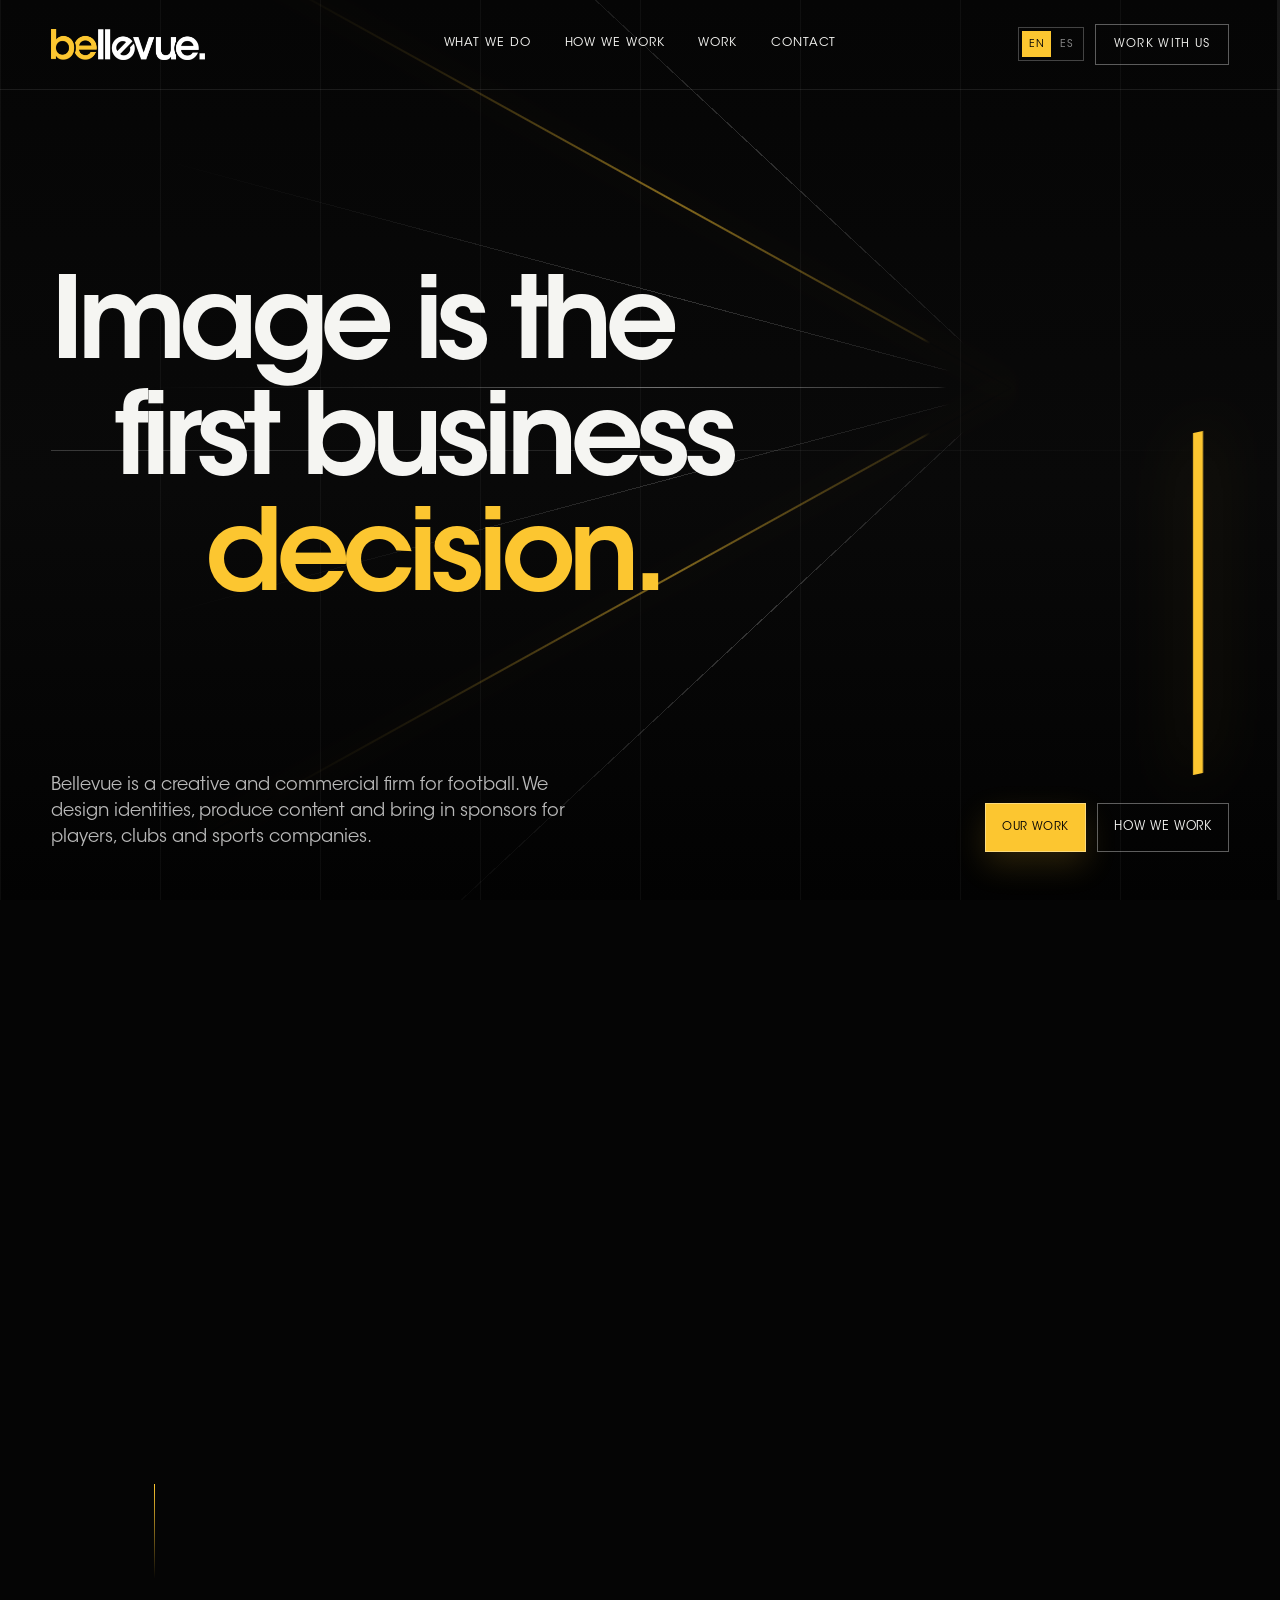
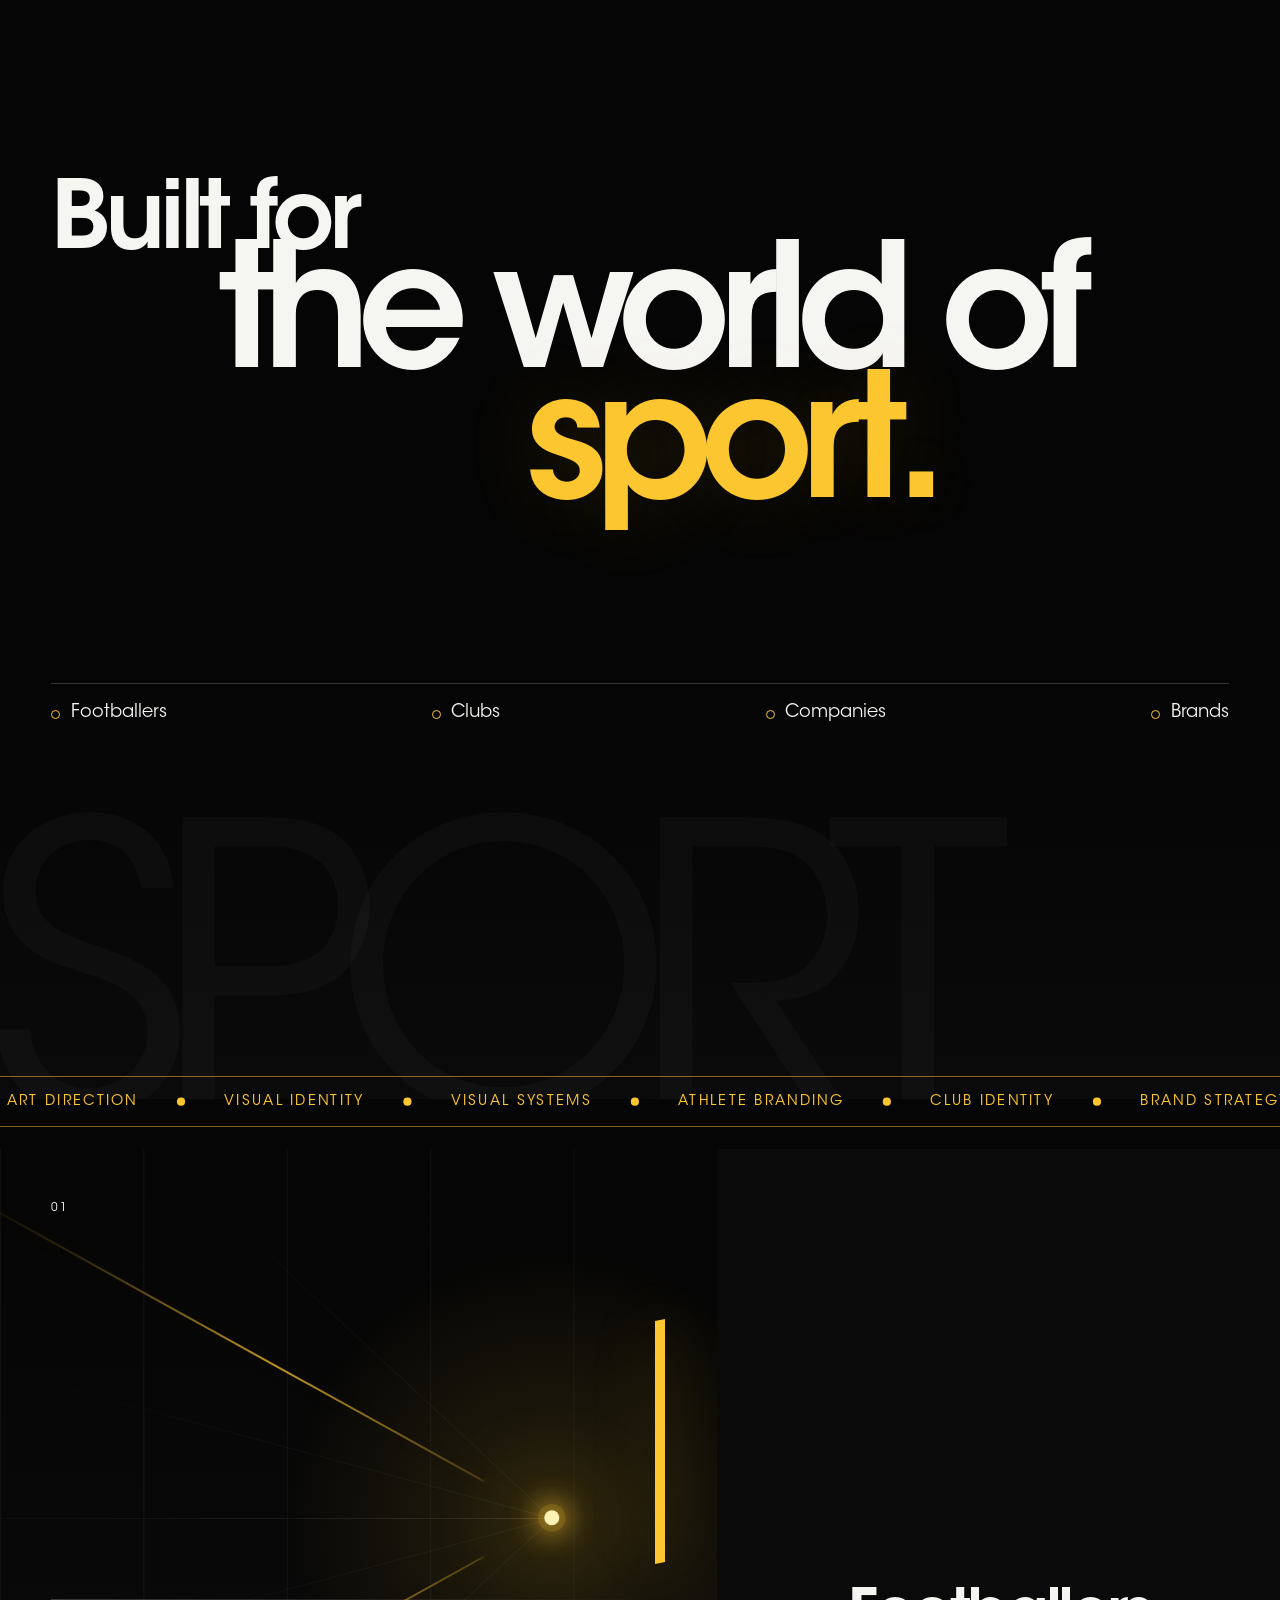
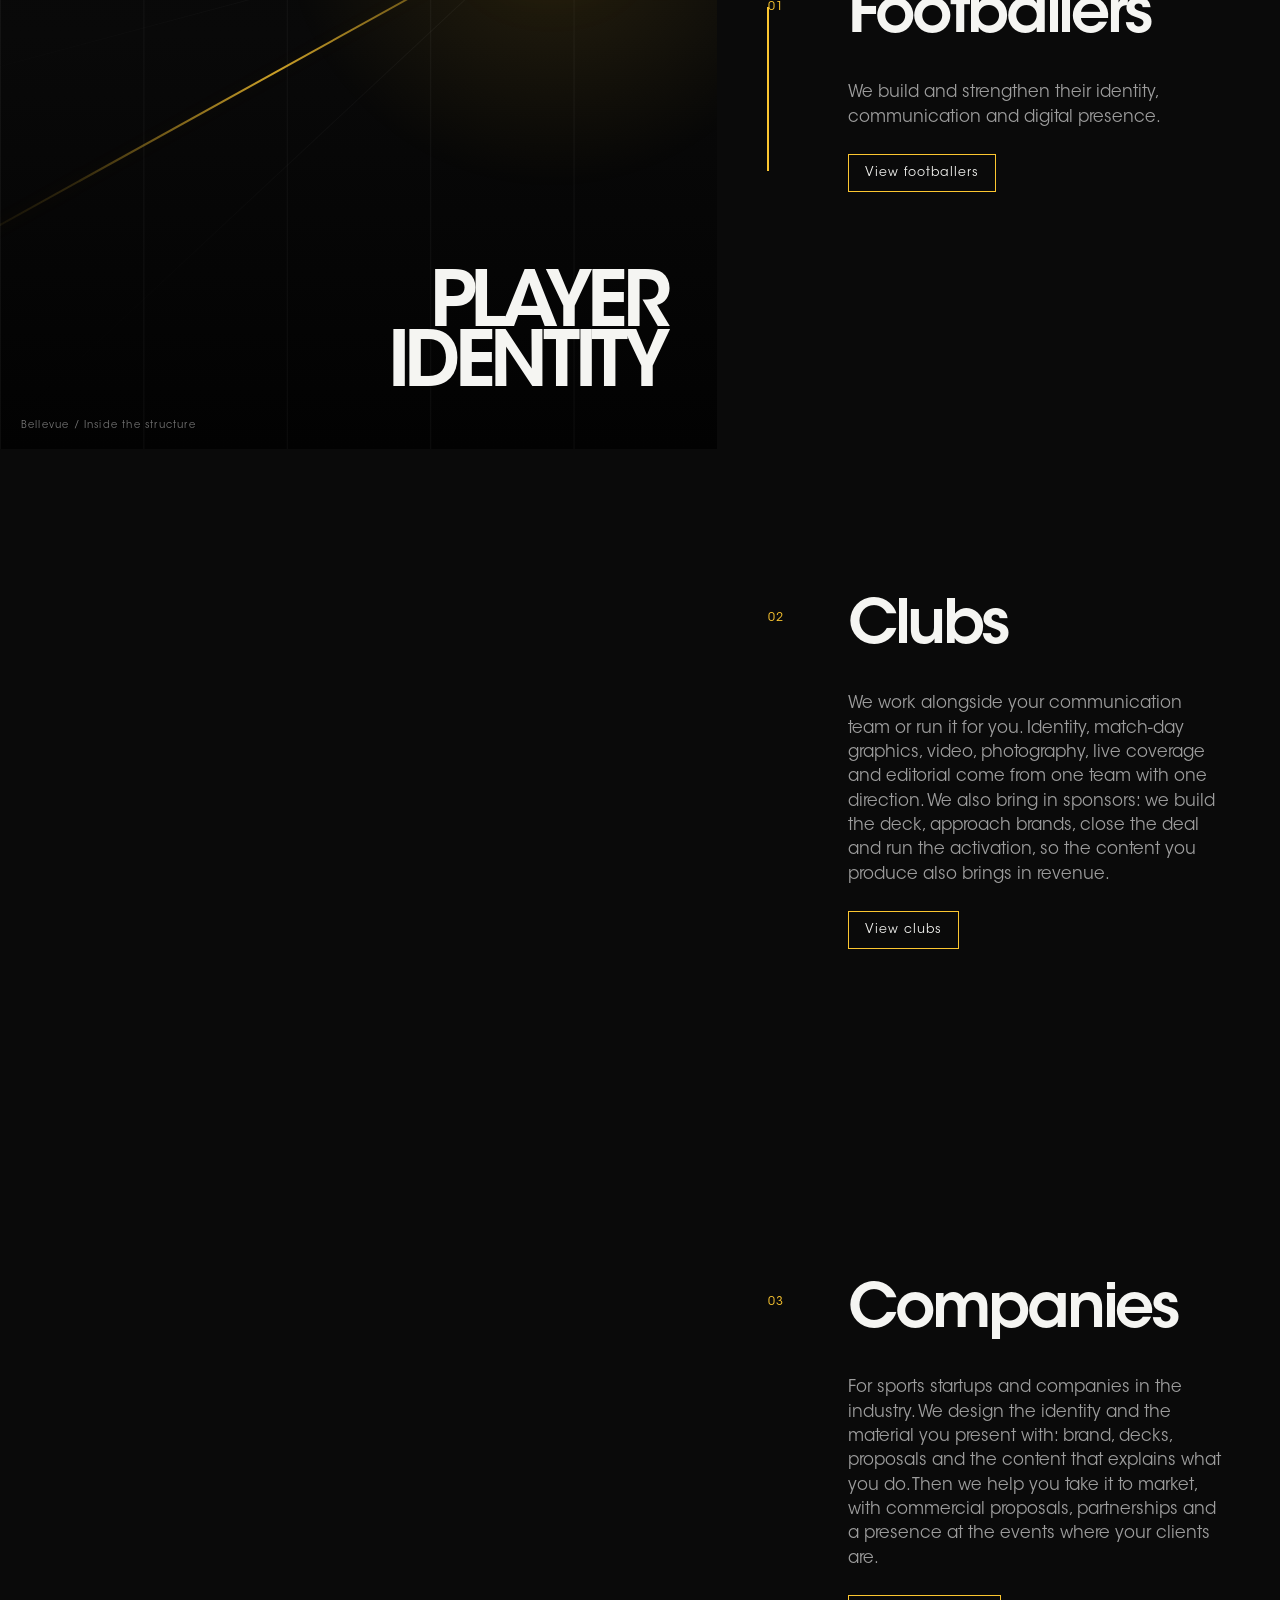
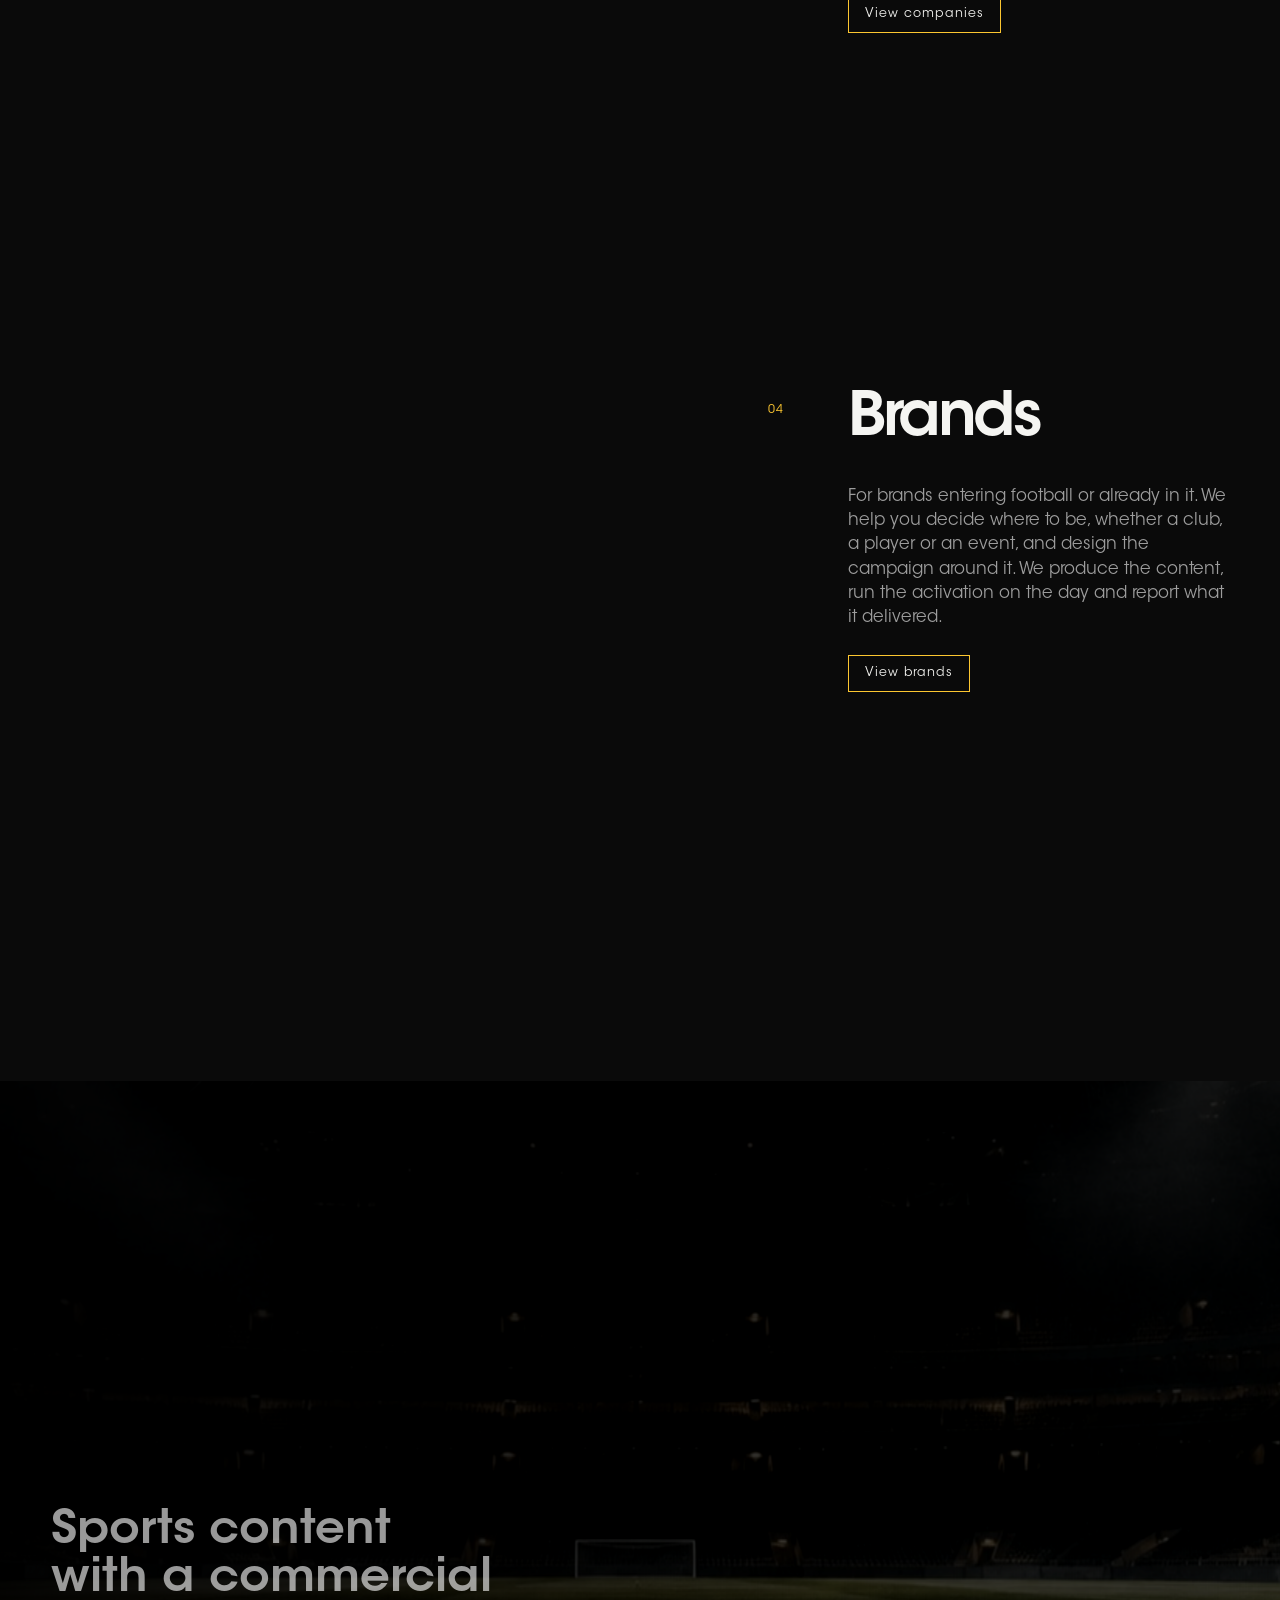
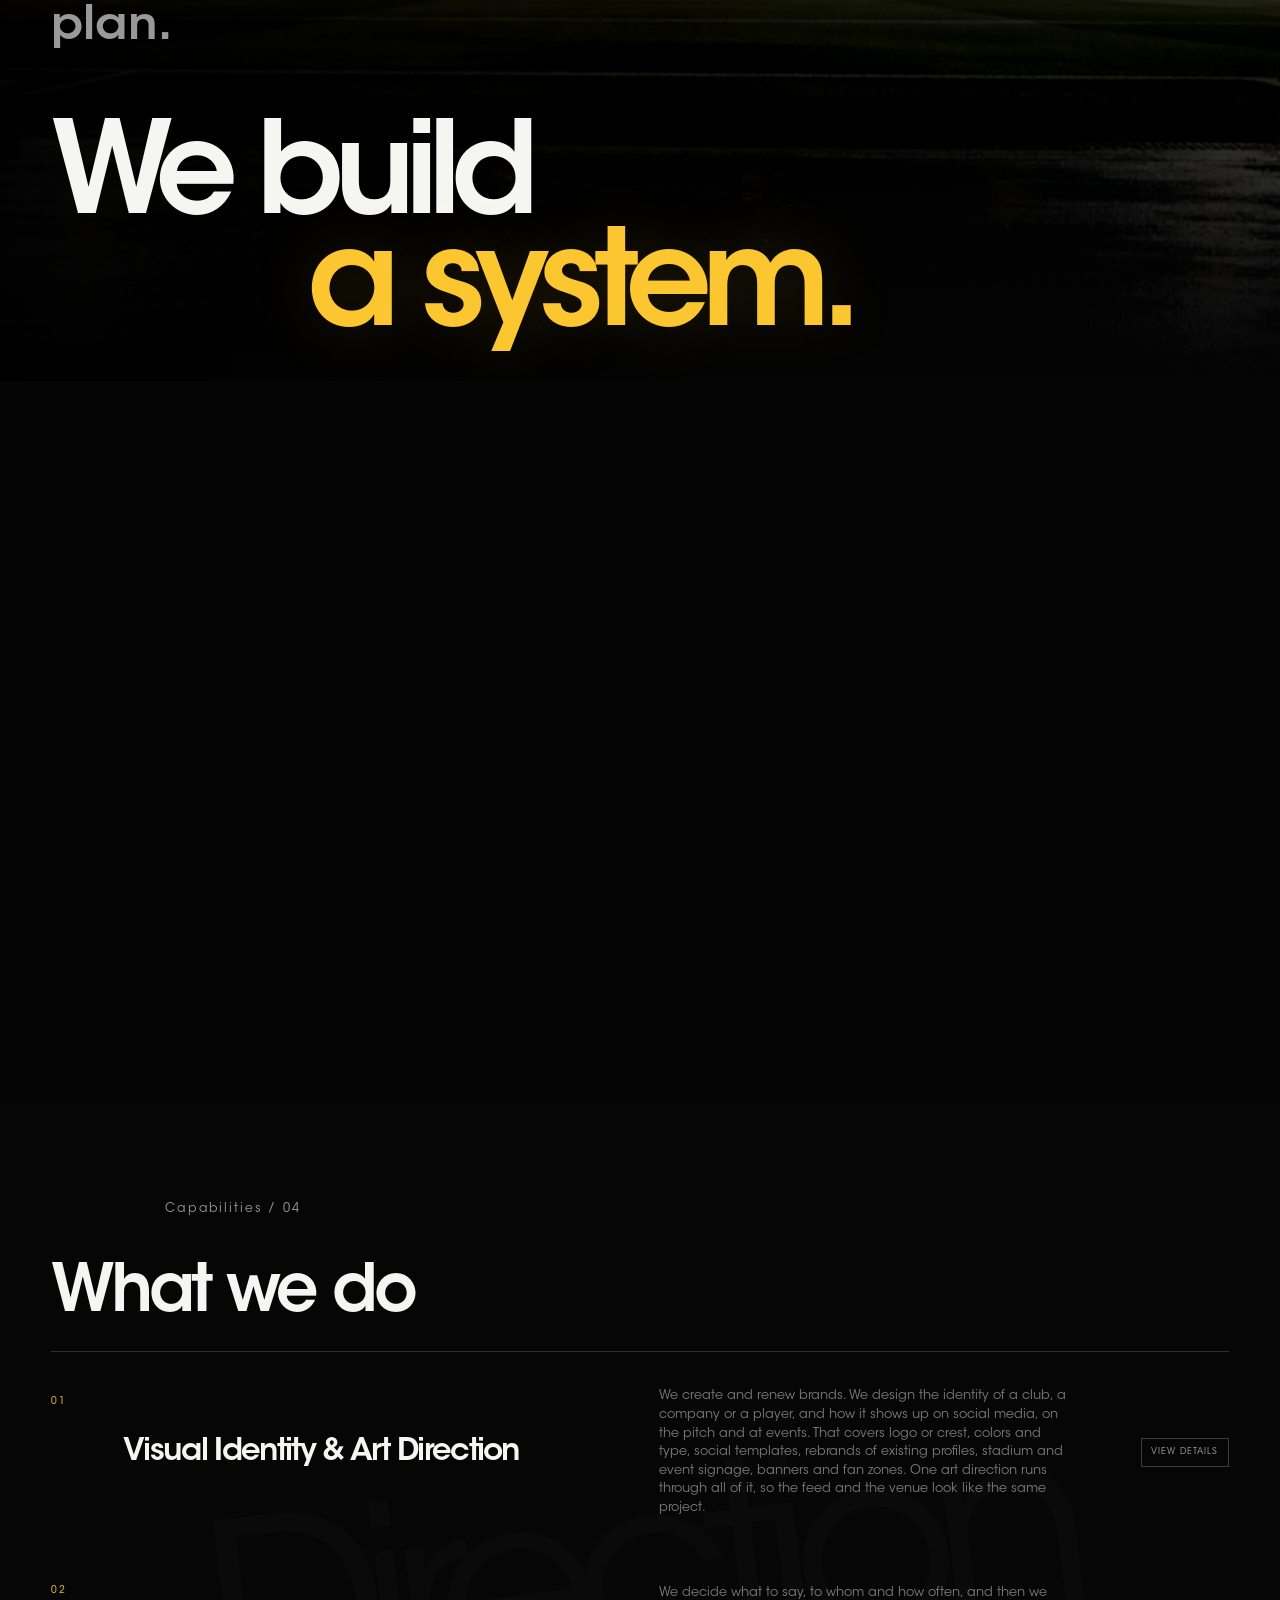
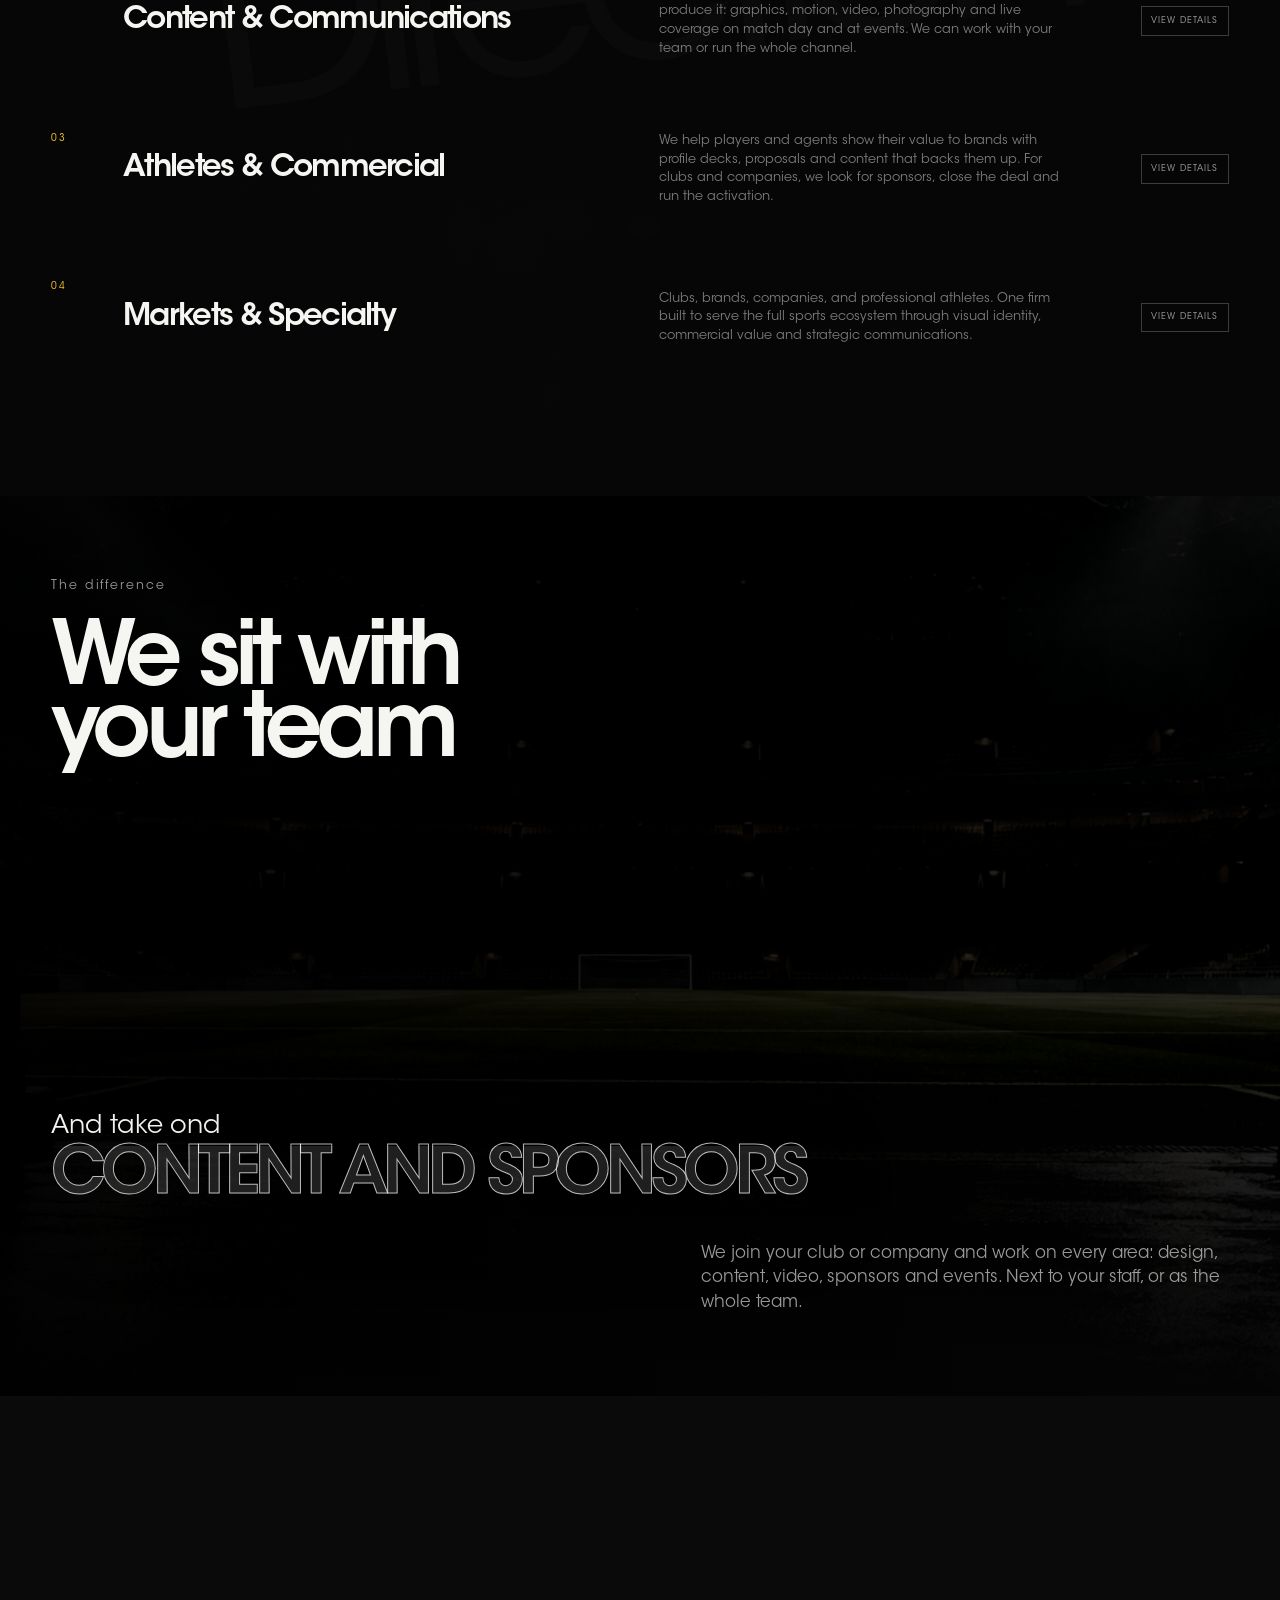
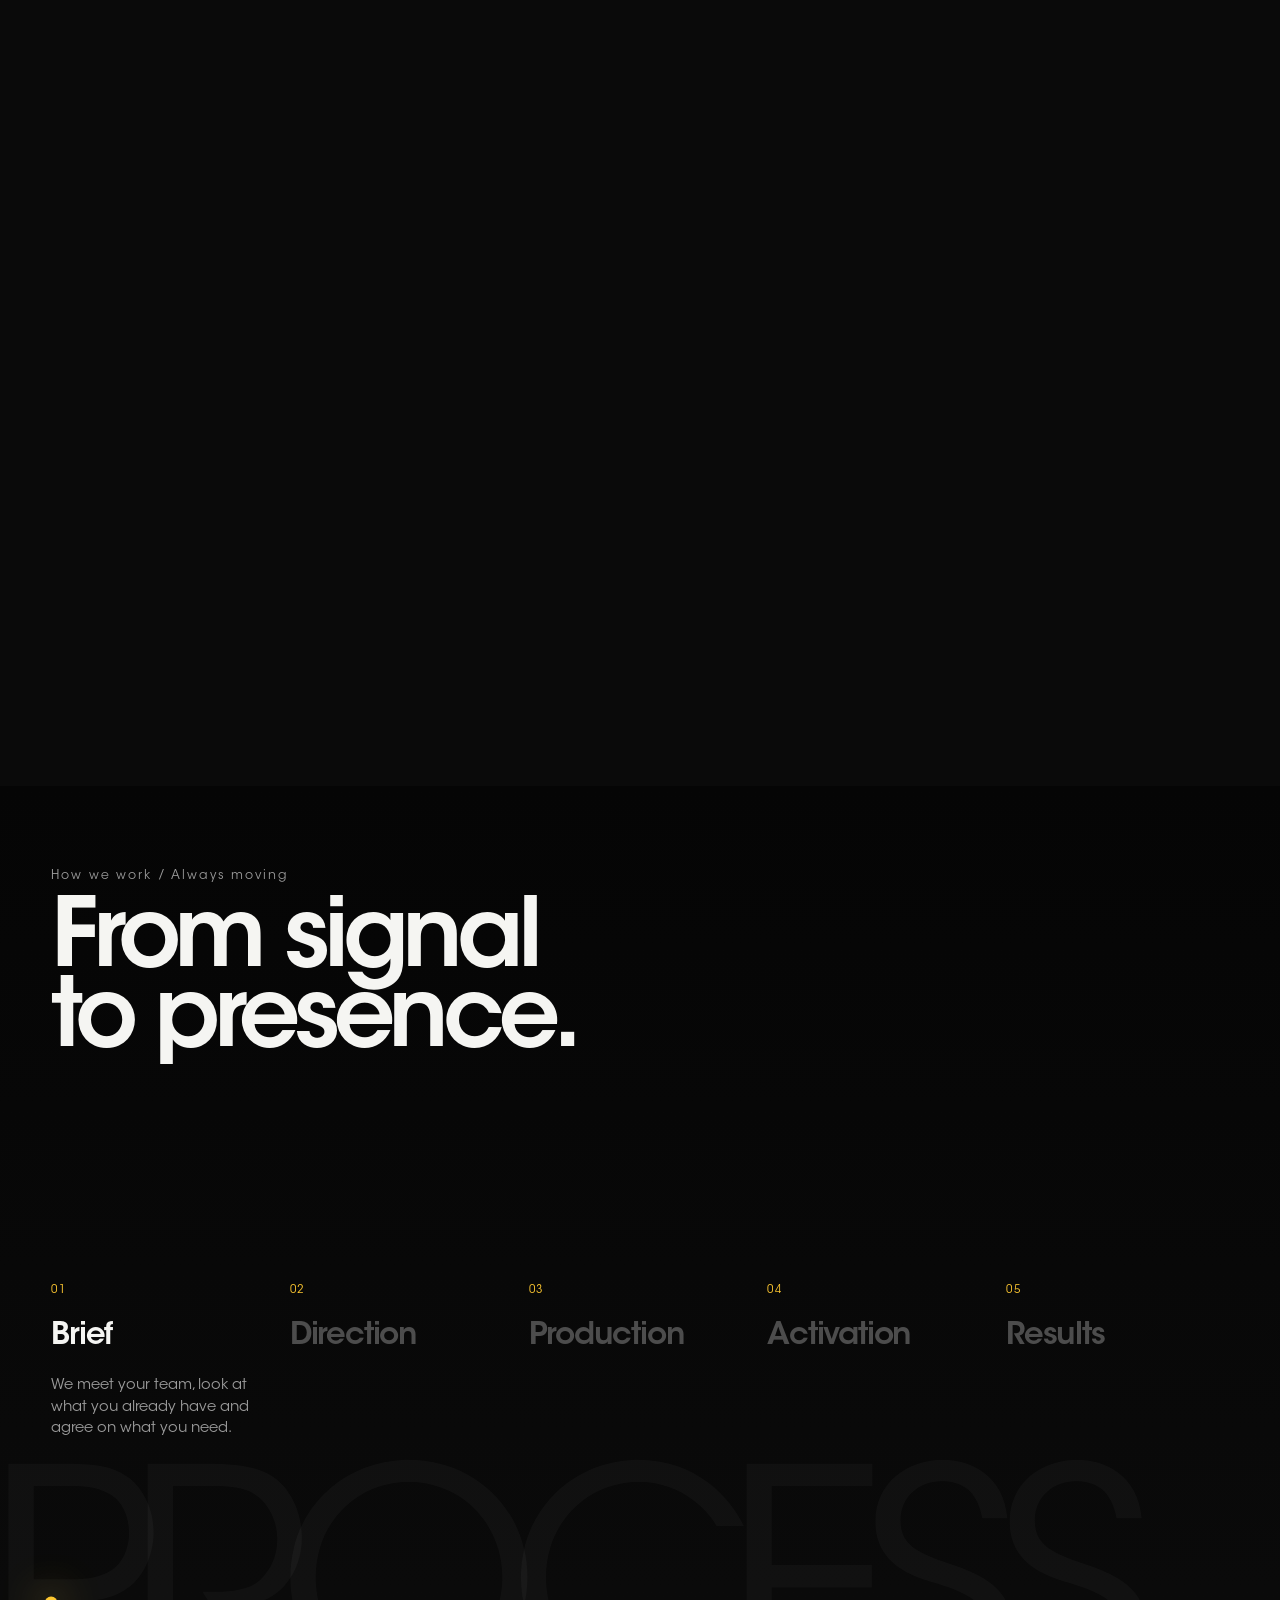
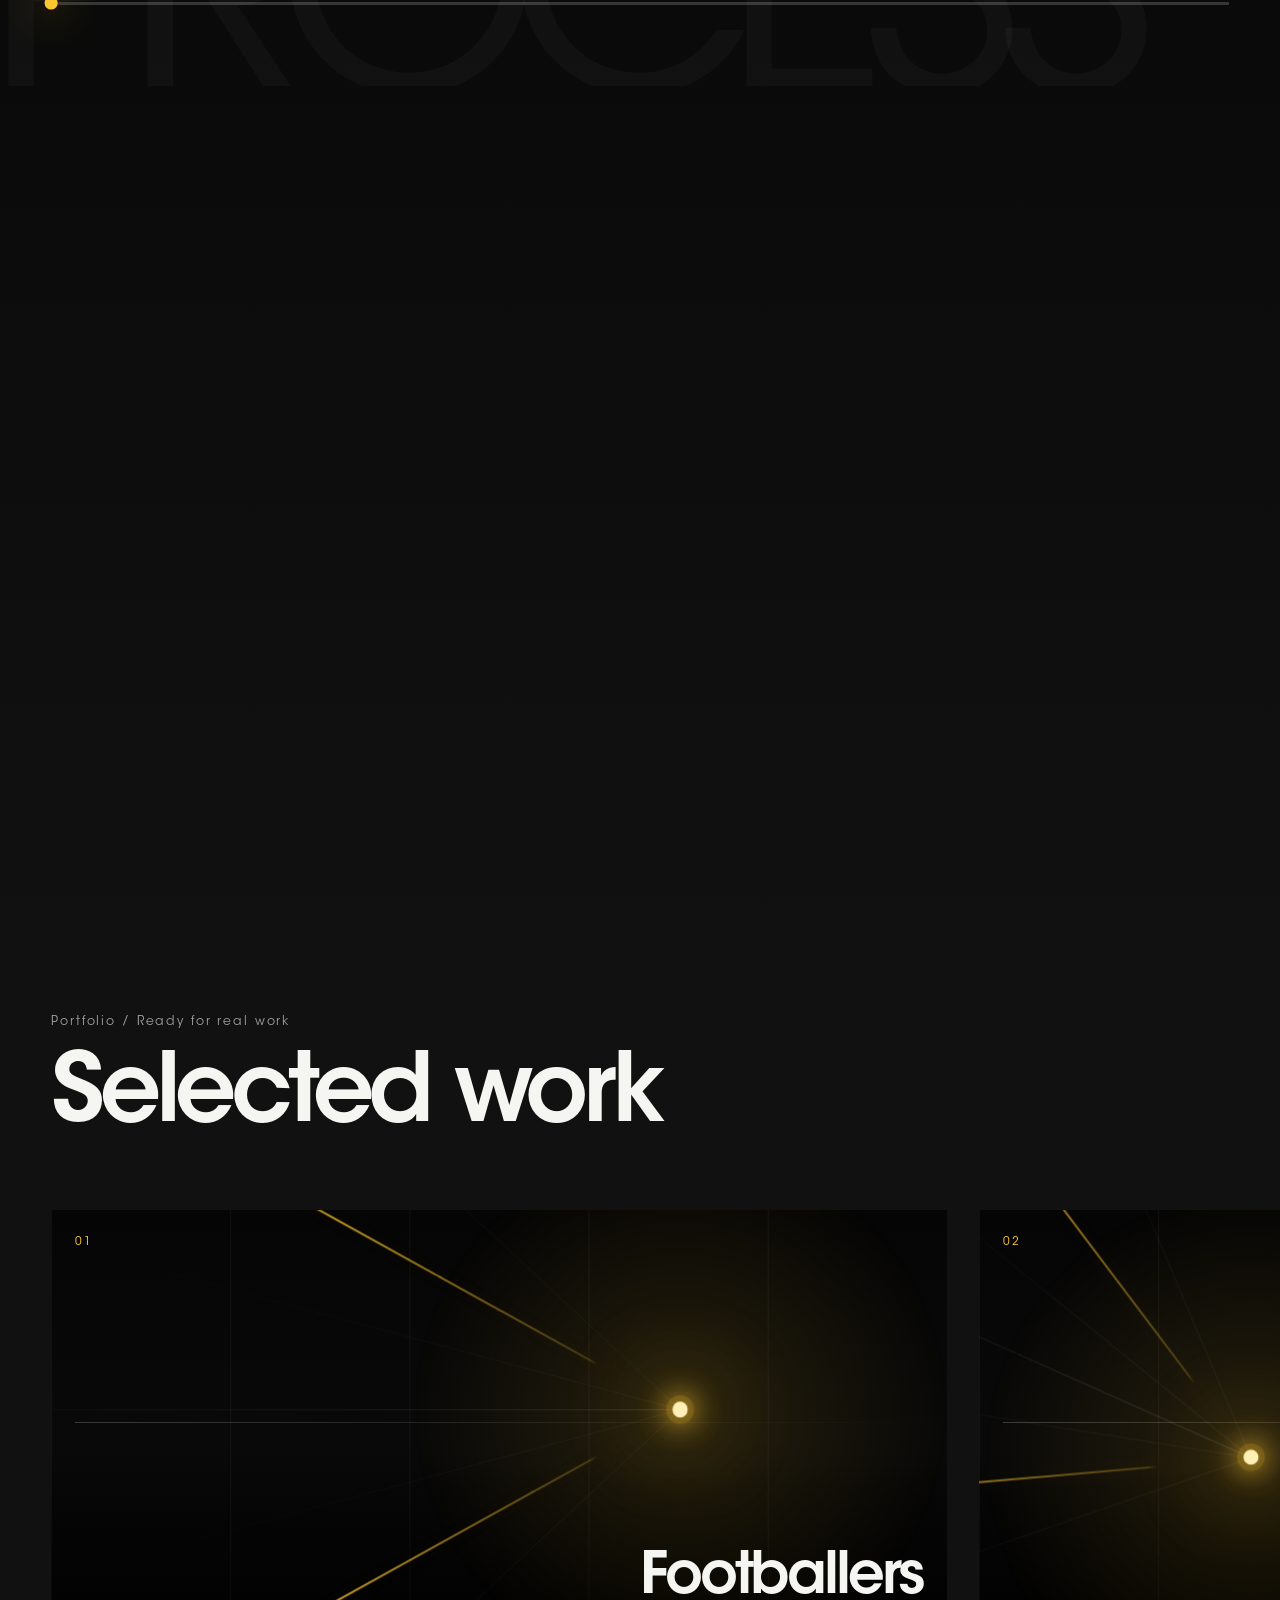
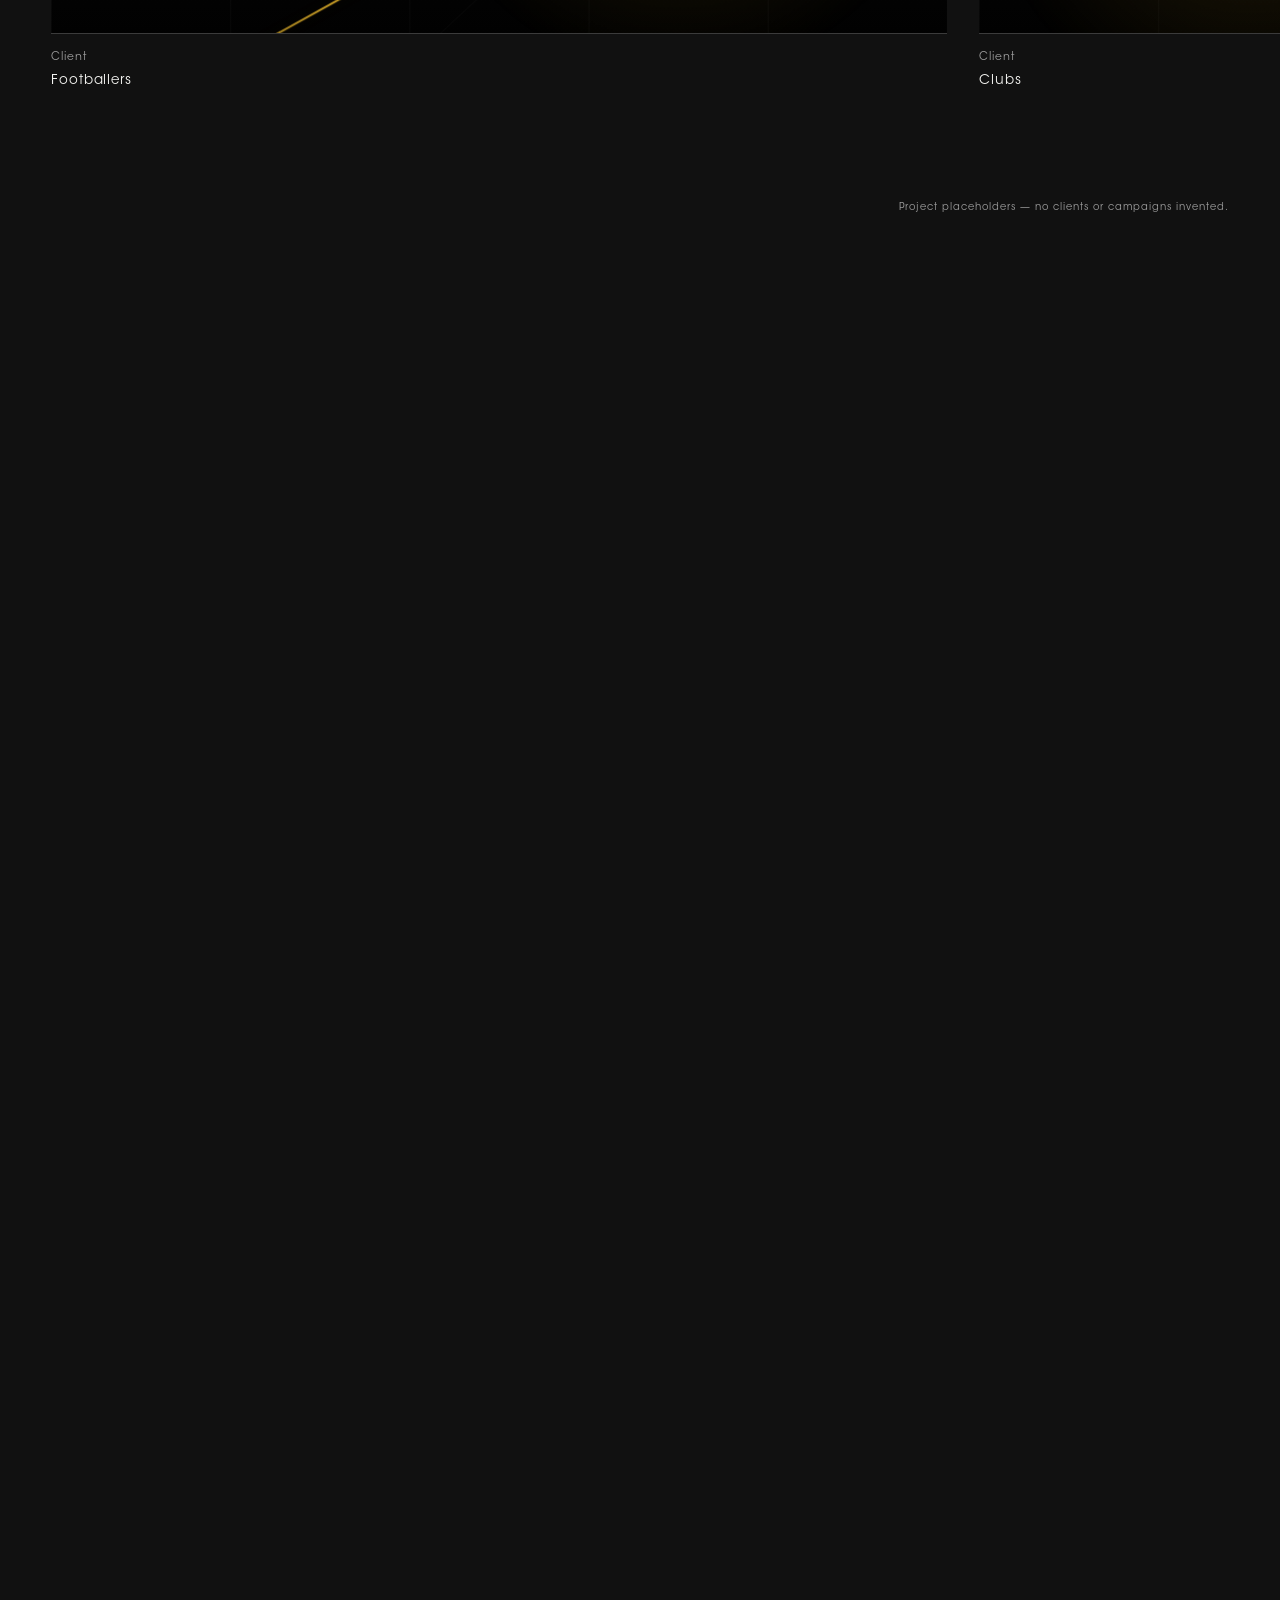
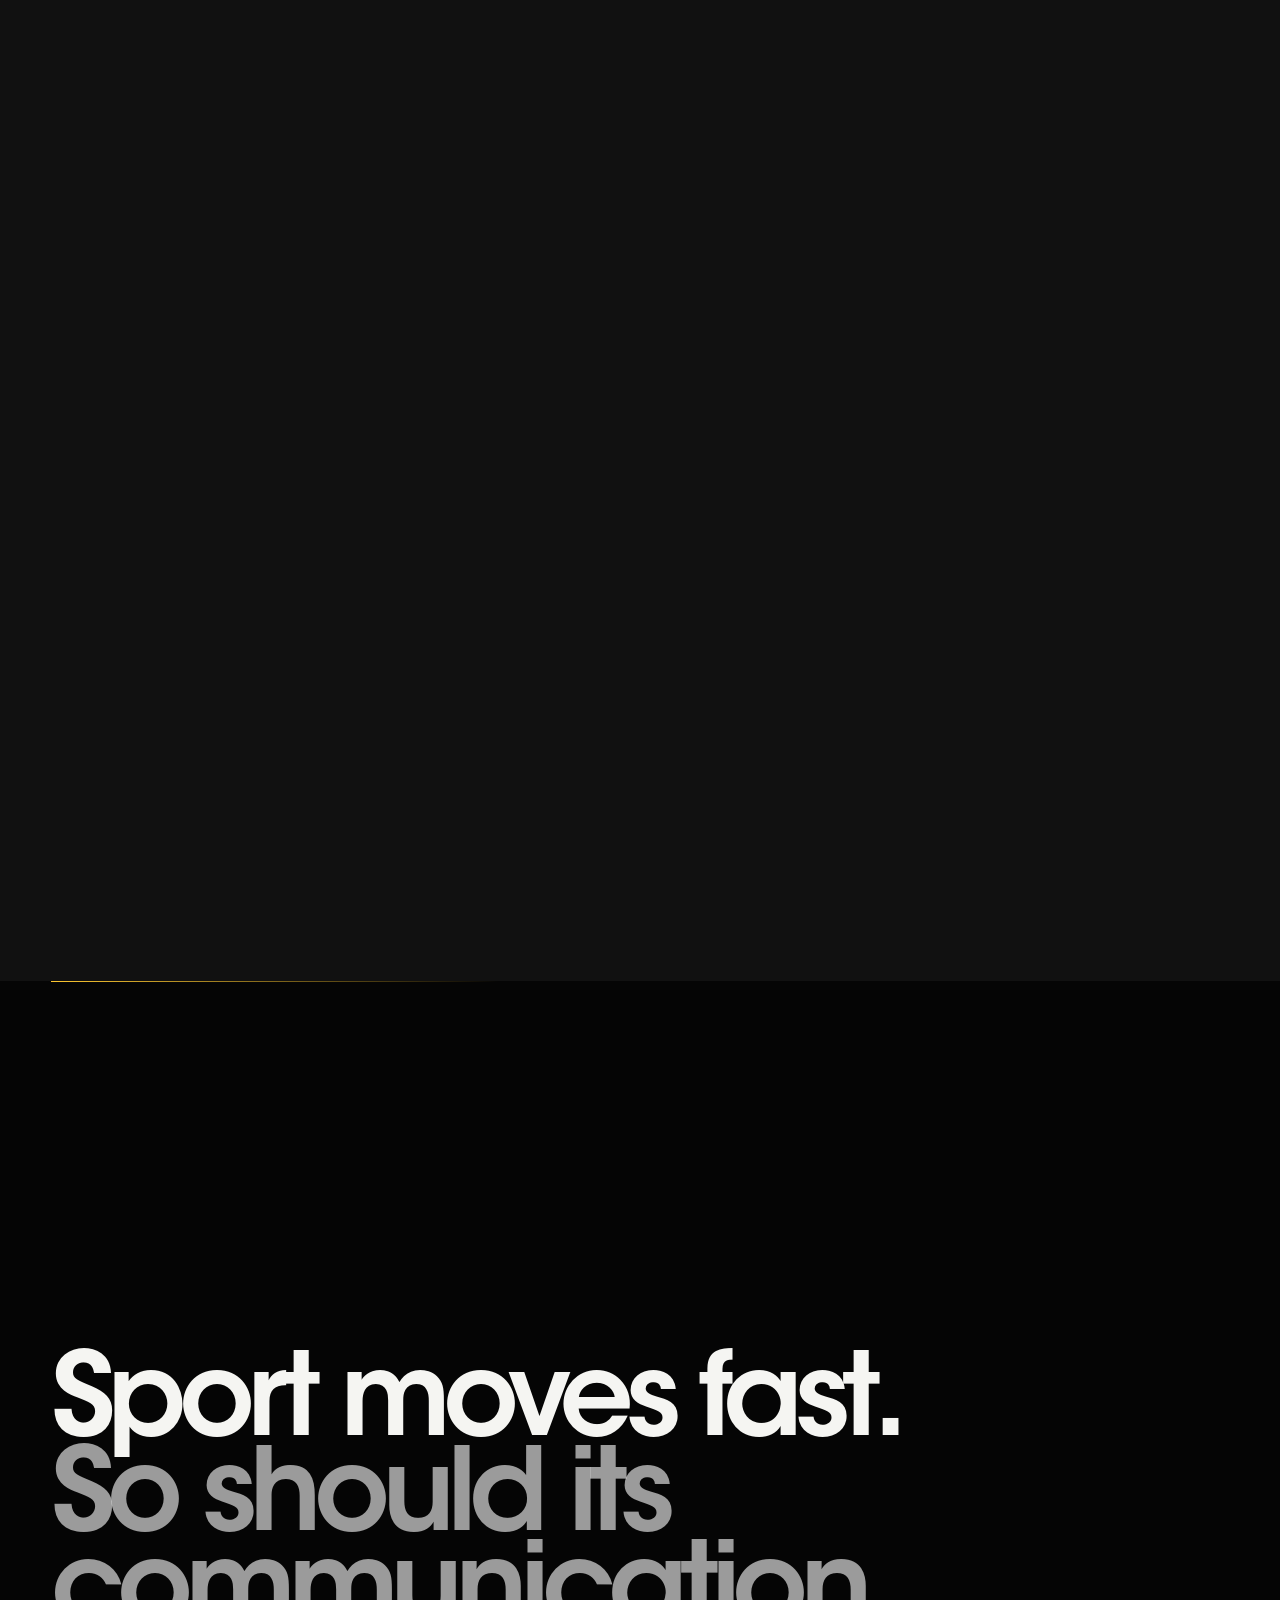
==== commit 8871f0a1: "Reveal process descriptions on scroll" ====
--- a/index.html
+++ b/index.html
@@ -127,7 +127,6 @@
           <p class="process__ghost" aria-hidden="true">PROCESS</p>
           <div class="section-head"><p class="eyebrow">How we work / Always moving</p><h2 id="process-title">From signal<br />to presence.</h2></div>
           <ol class="process__steps" data-process></ol>
-          <p class="process__detail" id="process-detail" data-process-detail aria-live="polite" hidden></p>
           <div class="process__line" aria-hidden="true"><i></i></div>
         </div>
       </section>
--- a/styles.css
+++ b/styles.css
@@ -1628,37 +1628,39 @@
   .team__statement strong { padding-right: .2em; }
 }
 
-/* Clickable process steps keep the original scroll-led rhythm. */
+/* Each process note appears beneath its title as that stage turns white. */
+.process__steps li { opacity: 1; }
 .process__step {
   display: flex;
   flex-direction: column;
   align-items: flex-start;
   width: 100%;
   padding: .6rem 0 1rem;
-  border: 0;
-  background: transparent;
-  color: inherit;
   text-align: left;
-  cursor: pointer;
-}
-.process__step:hover strong,
-.process__step:focus-visible strong,
-.process__steps li.is-selected strong { color: var(--gold); }
-.process__steps li:hover,
-.process__steps li:focus-within { opacity: 1; }
-.process__step:focus-visible { outline: 2px solid var(--gold); outline-offset: .35rem; }
-.process__steps li.is-selected { opacity: 1; }
-.process__detail {
-  position: relative;
-  z-index: 2;
-  max-width: 40rem;
-  margin: 0 0 1.5rem;
-  color: var(--white);
-  font-size: clamp(1rem, 1.5vw, 1.35rem);
+}
+.process__content { min-width: 0; }
+.process__description {
+  max-height: 0;
+  overflow: hidden;
+  margin: 0;
+  color: var(--muted);
+  font-size: clamp(.88rem, 1.15vw, 1rem);
   line-height: 1.45;
-}
-.process__detail[hidden] { display: none; }
+  opacity: 0;
+  transform: translateY(.5rem);
+  transition: max-height .55s ease, margin-top .55s ease, opacity .45s ease, transform .45s ease;
+}
+.process__steps li.is-active .process__description {
+  max-height: 14rem;
+  margin-top: 1rem;
+  opacity: 1;
+  transform: none;
+}
 @media (max-width: 900px) {
+  .process { height: auto; }
+  .process__stage { position: relative; height: auto; min-height: 100svh; overflow: visible; }
   .process__steps li { display: block; }
   .process__step { display: grid; grid-template-columns: 3.5rem 1fr; align-items: center; }
-}
+  .process__steps strong { font-size: clamp(1.8rem, 4vw, 2.7rem); }
+  .process__description { max-width: 36rem; }
+}
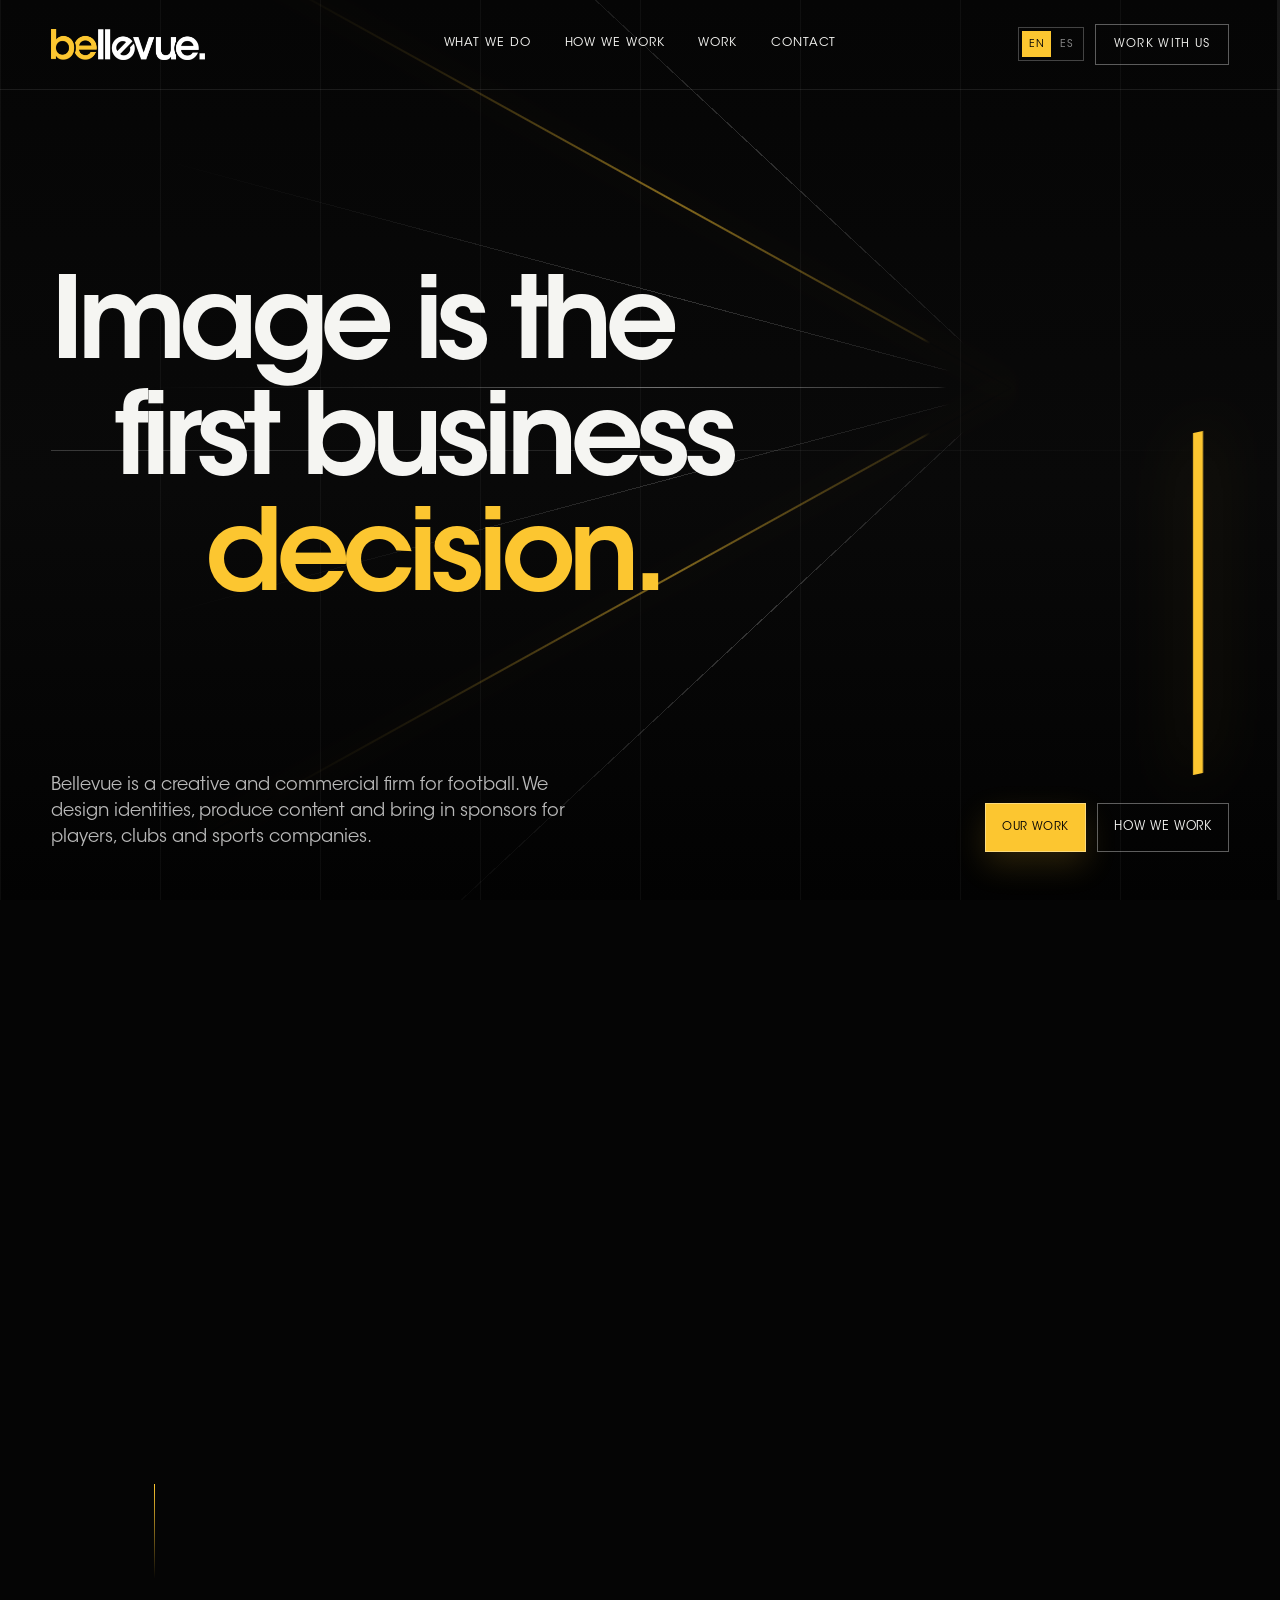
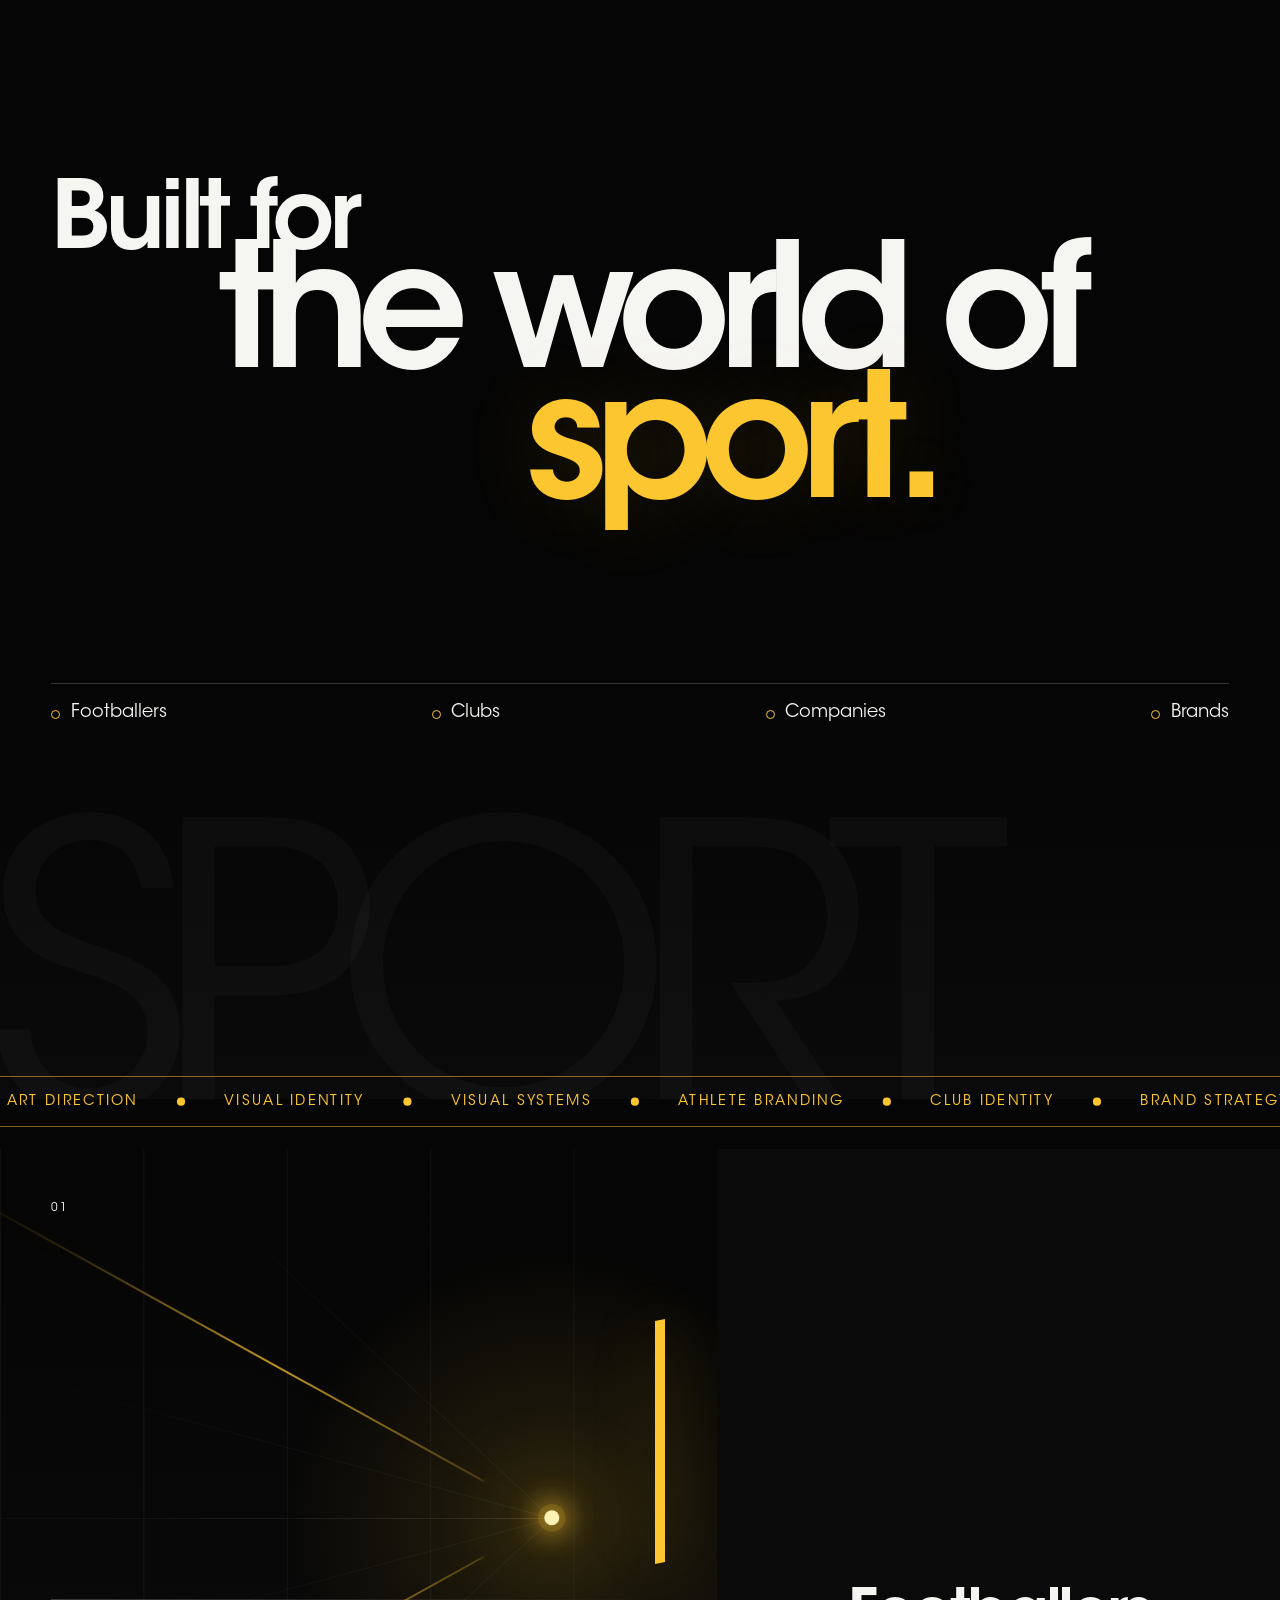
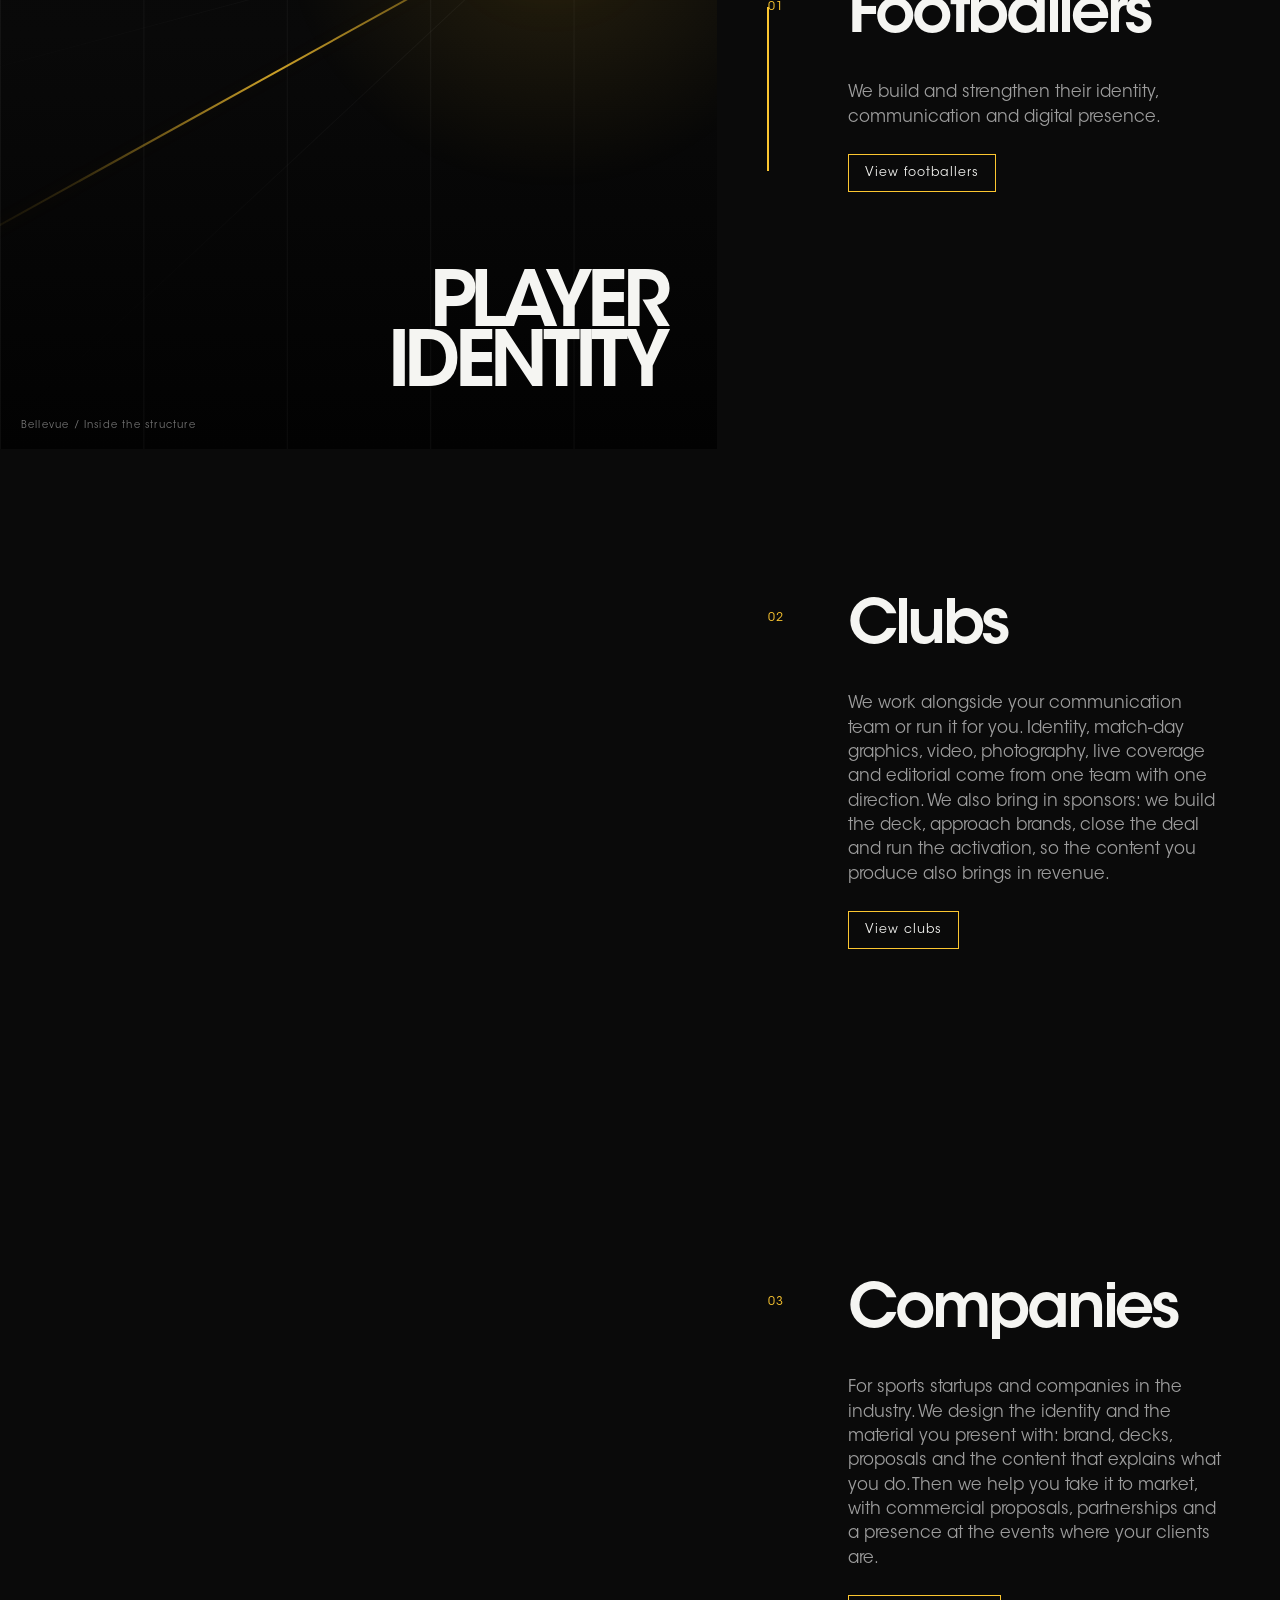
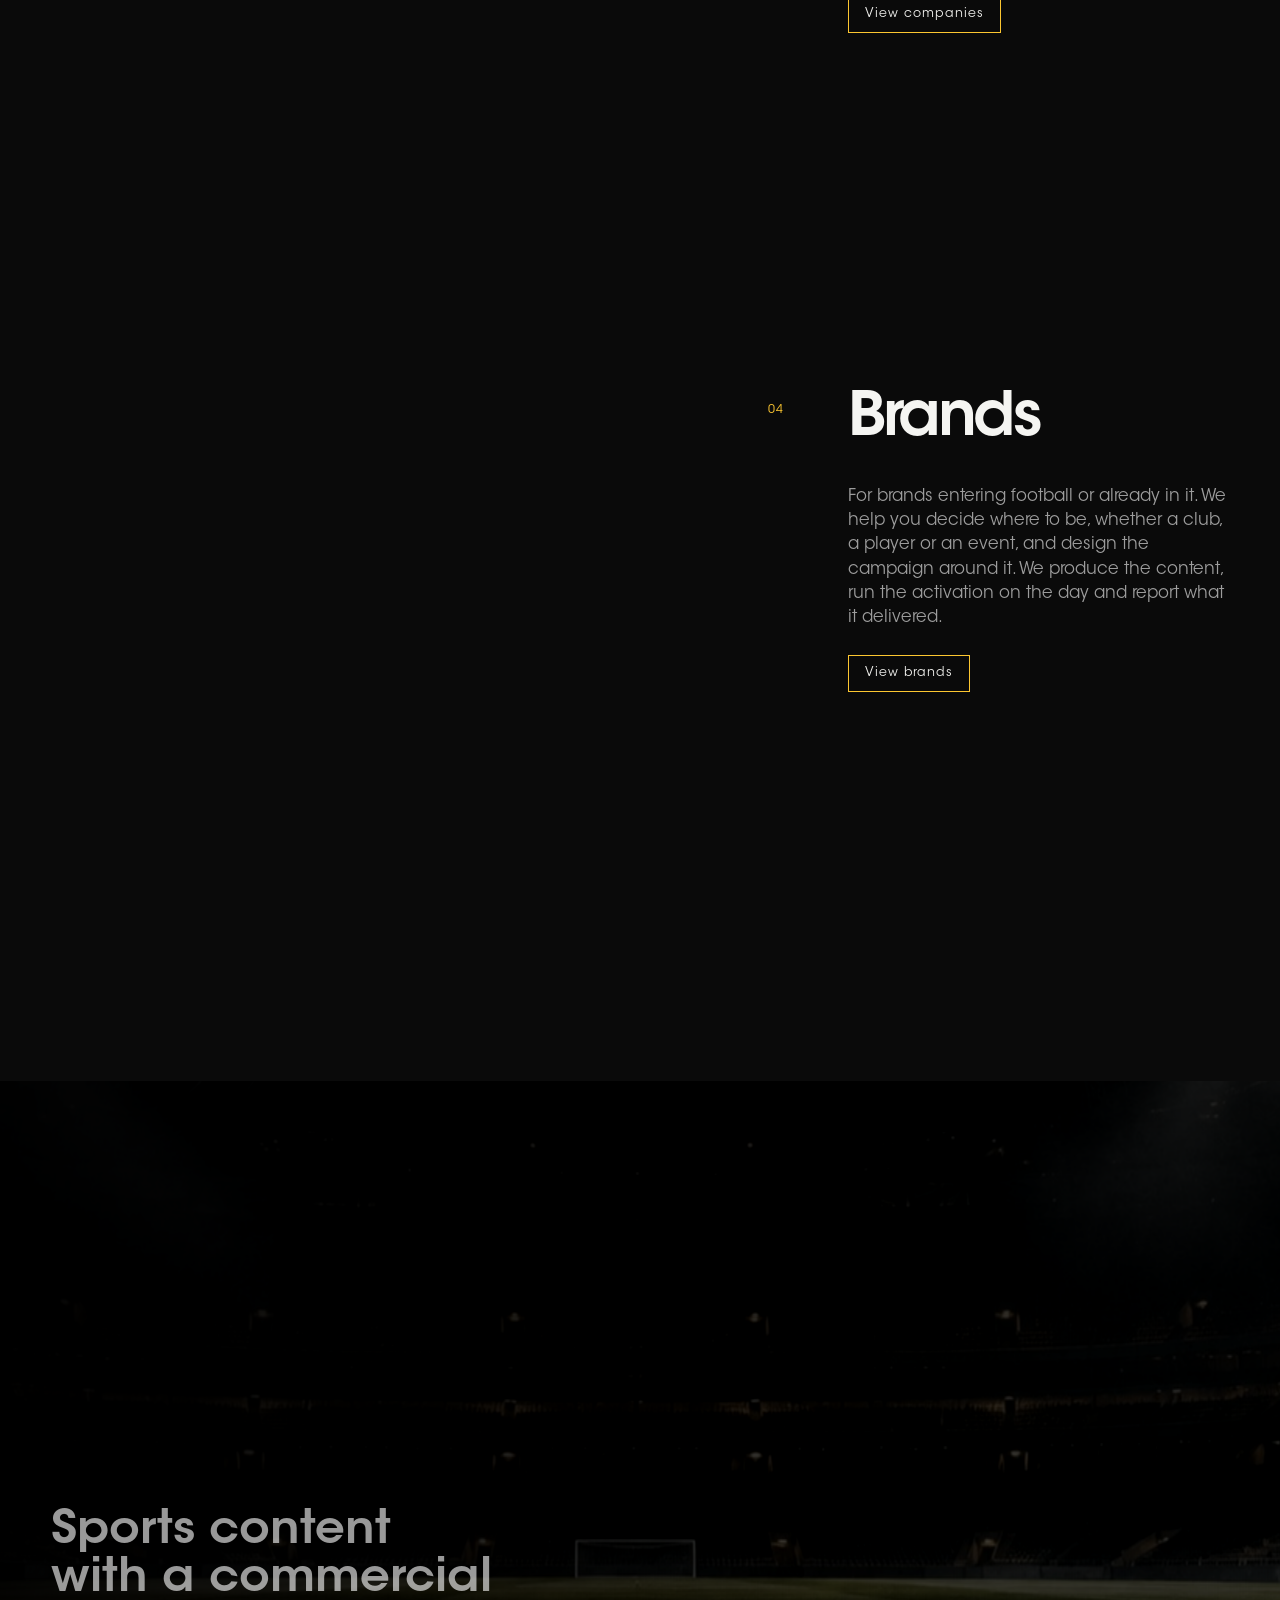
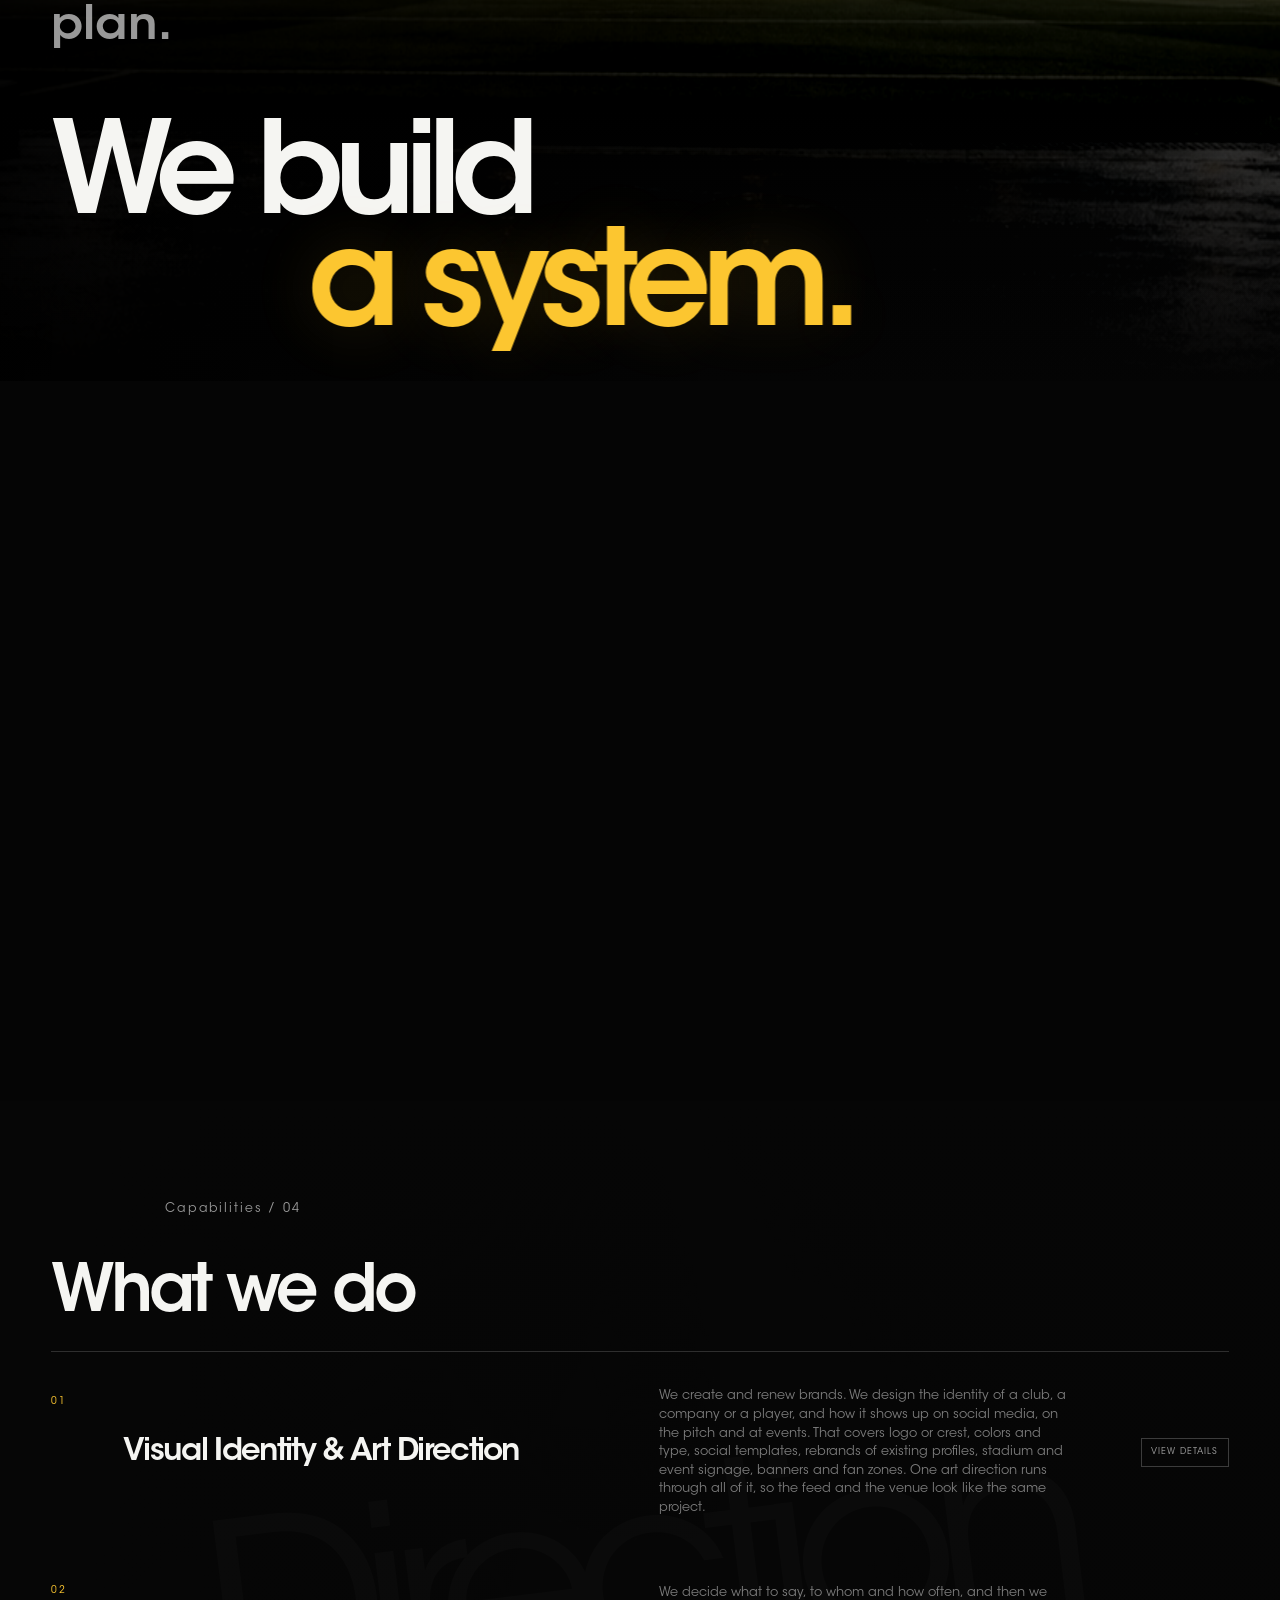
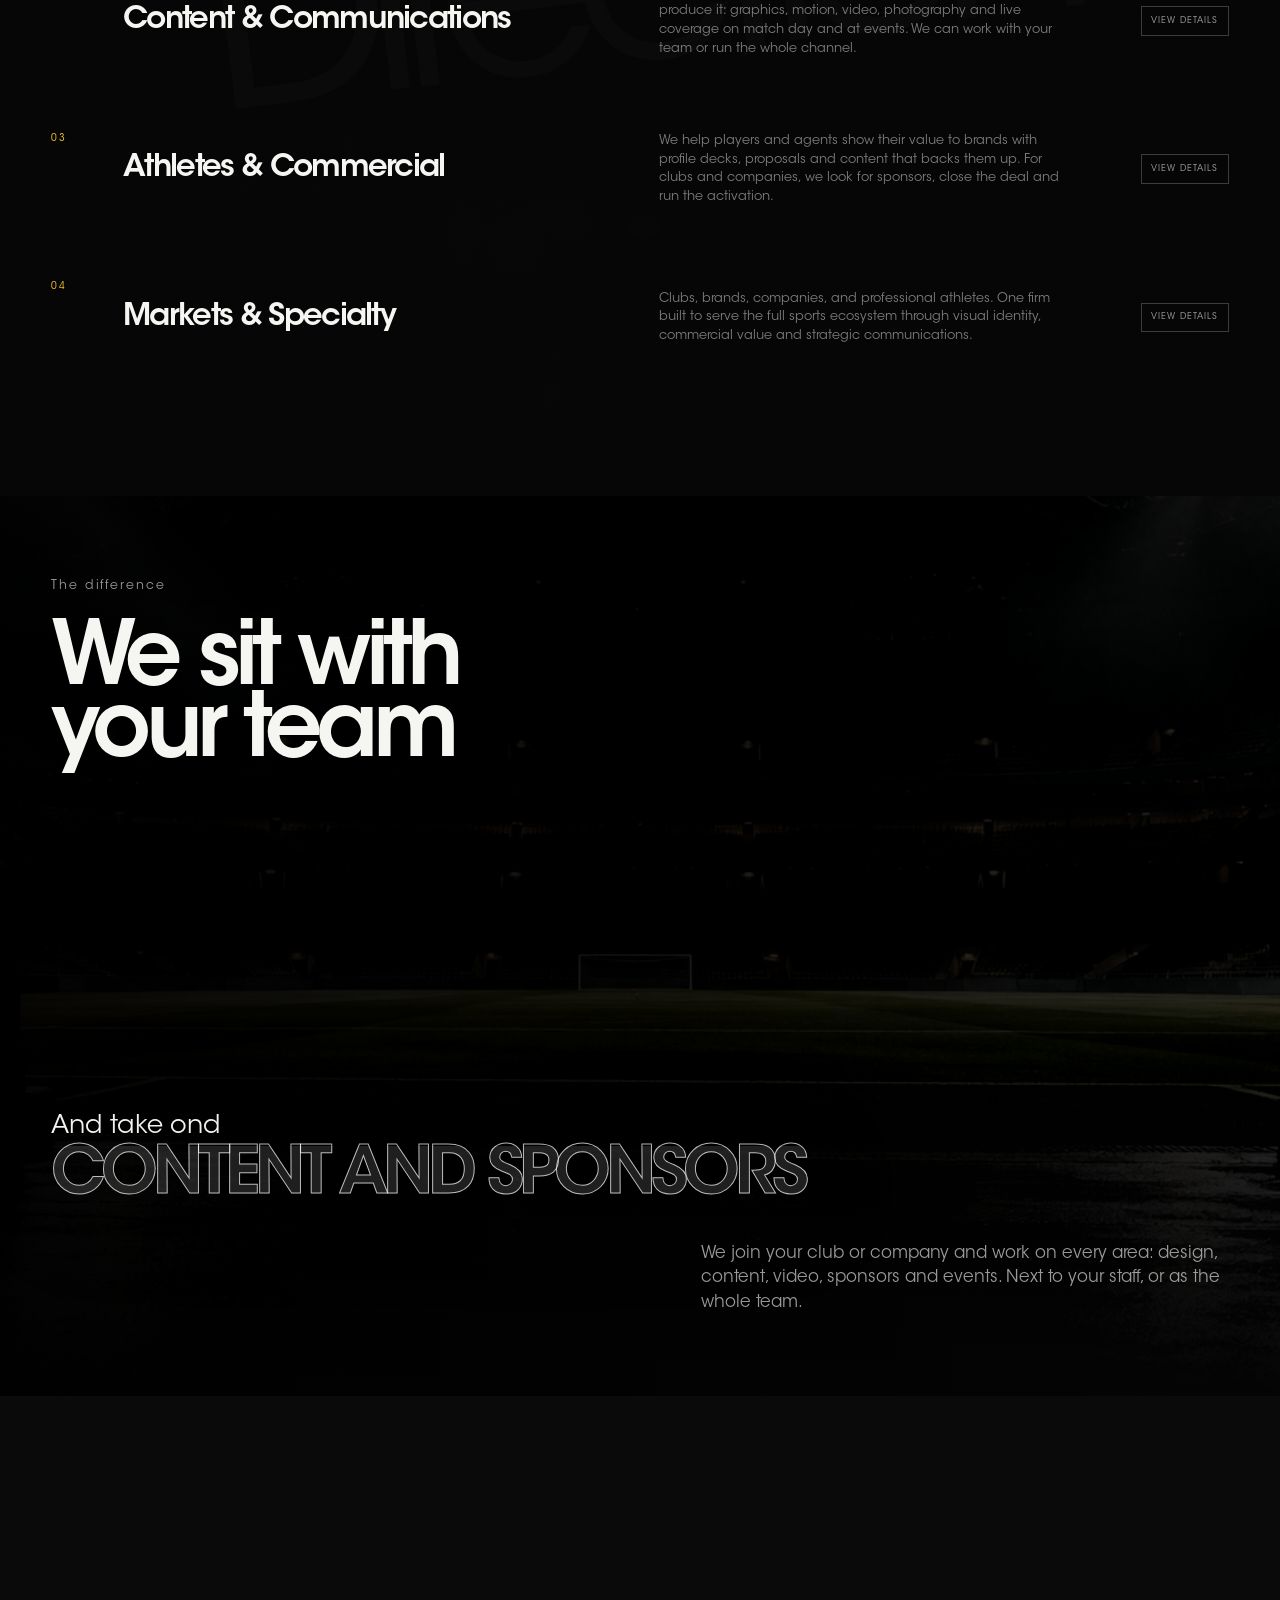
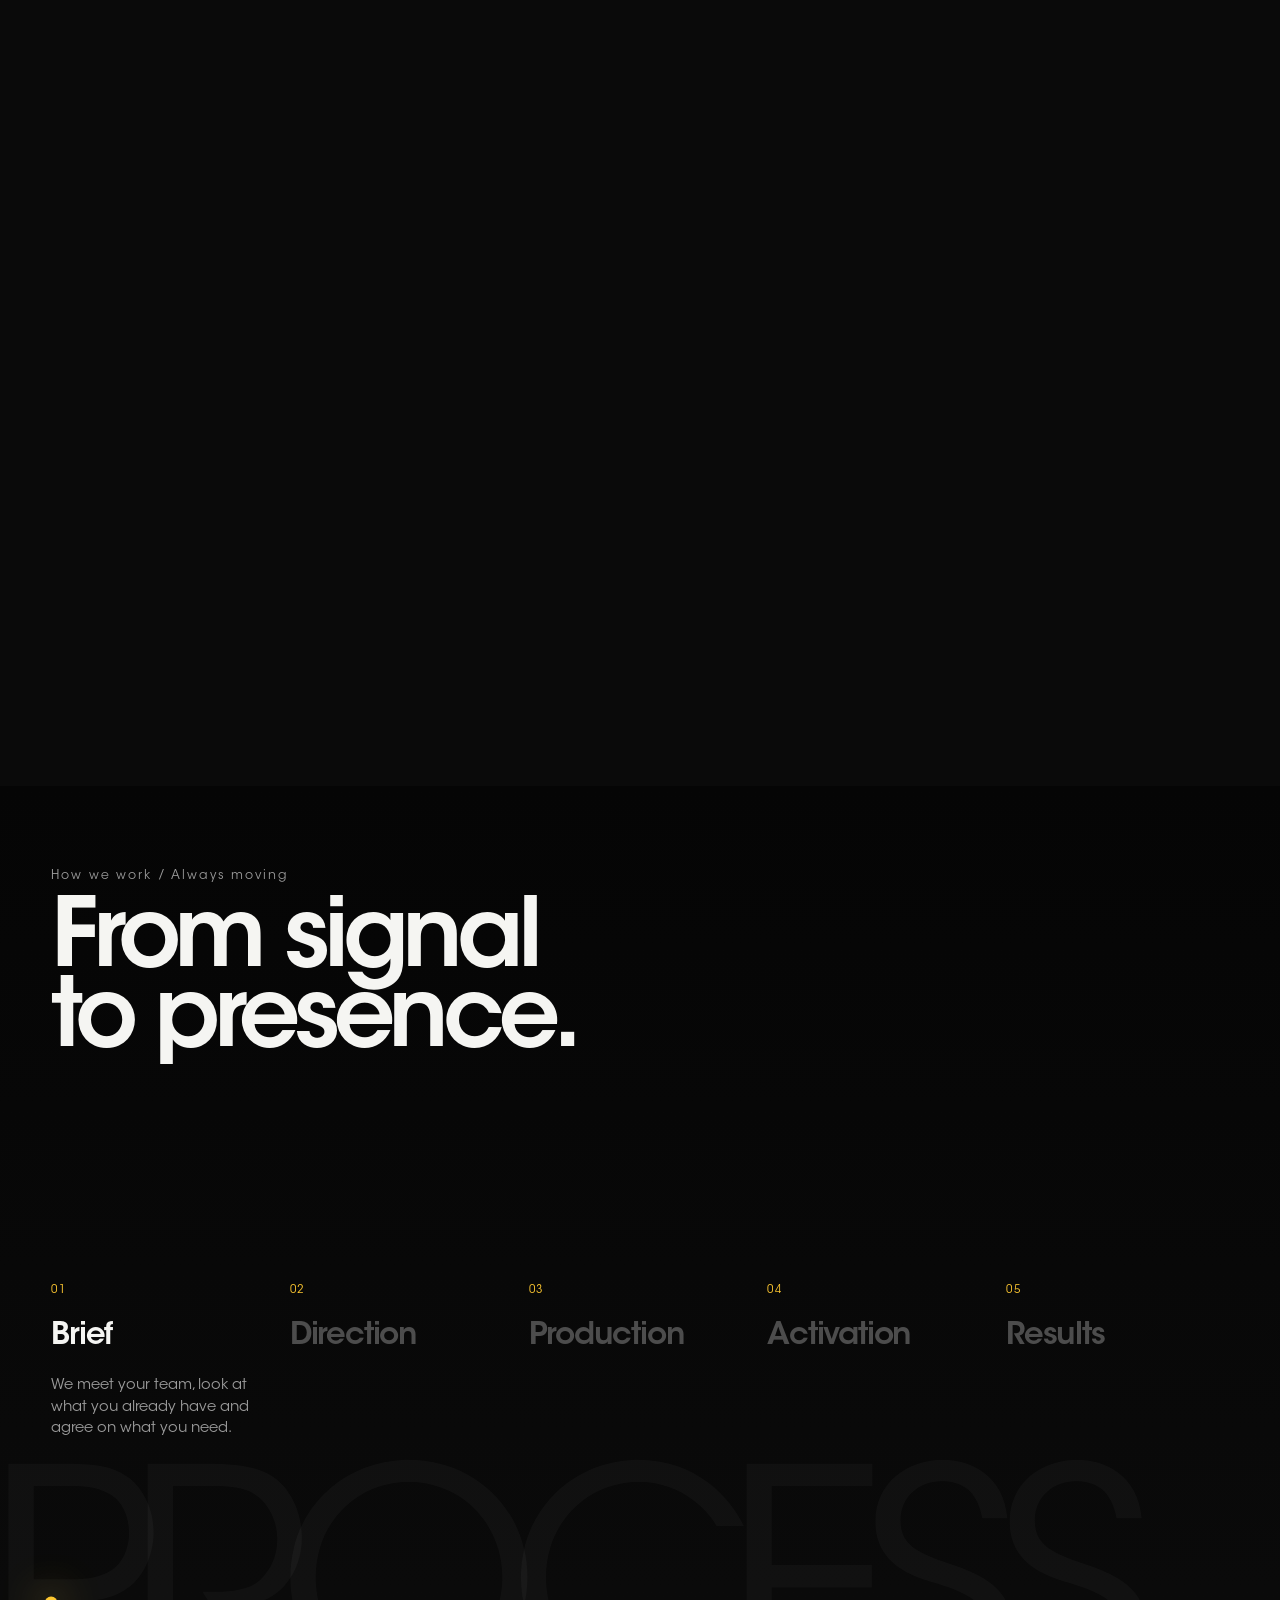
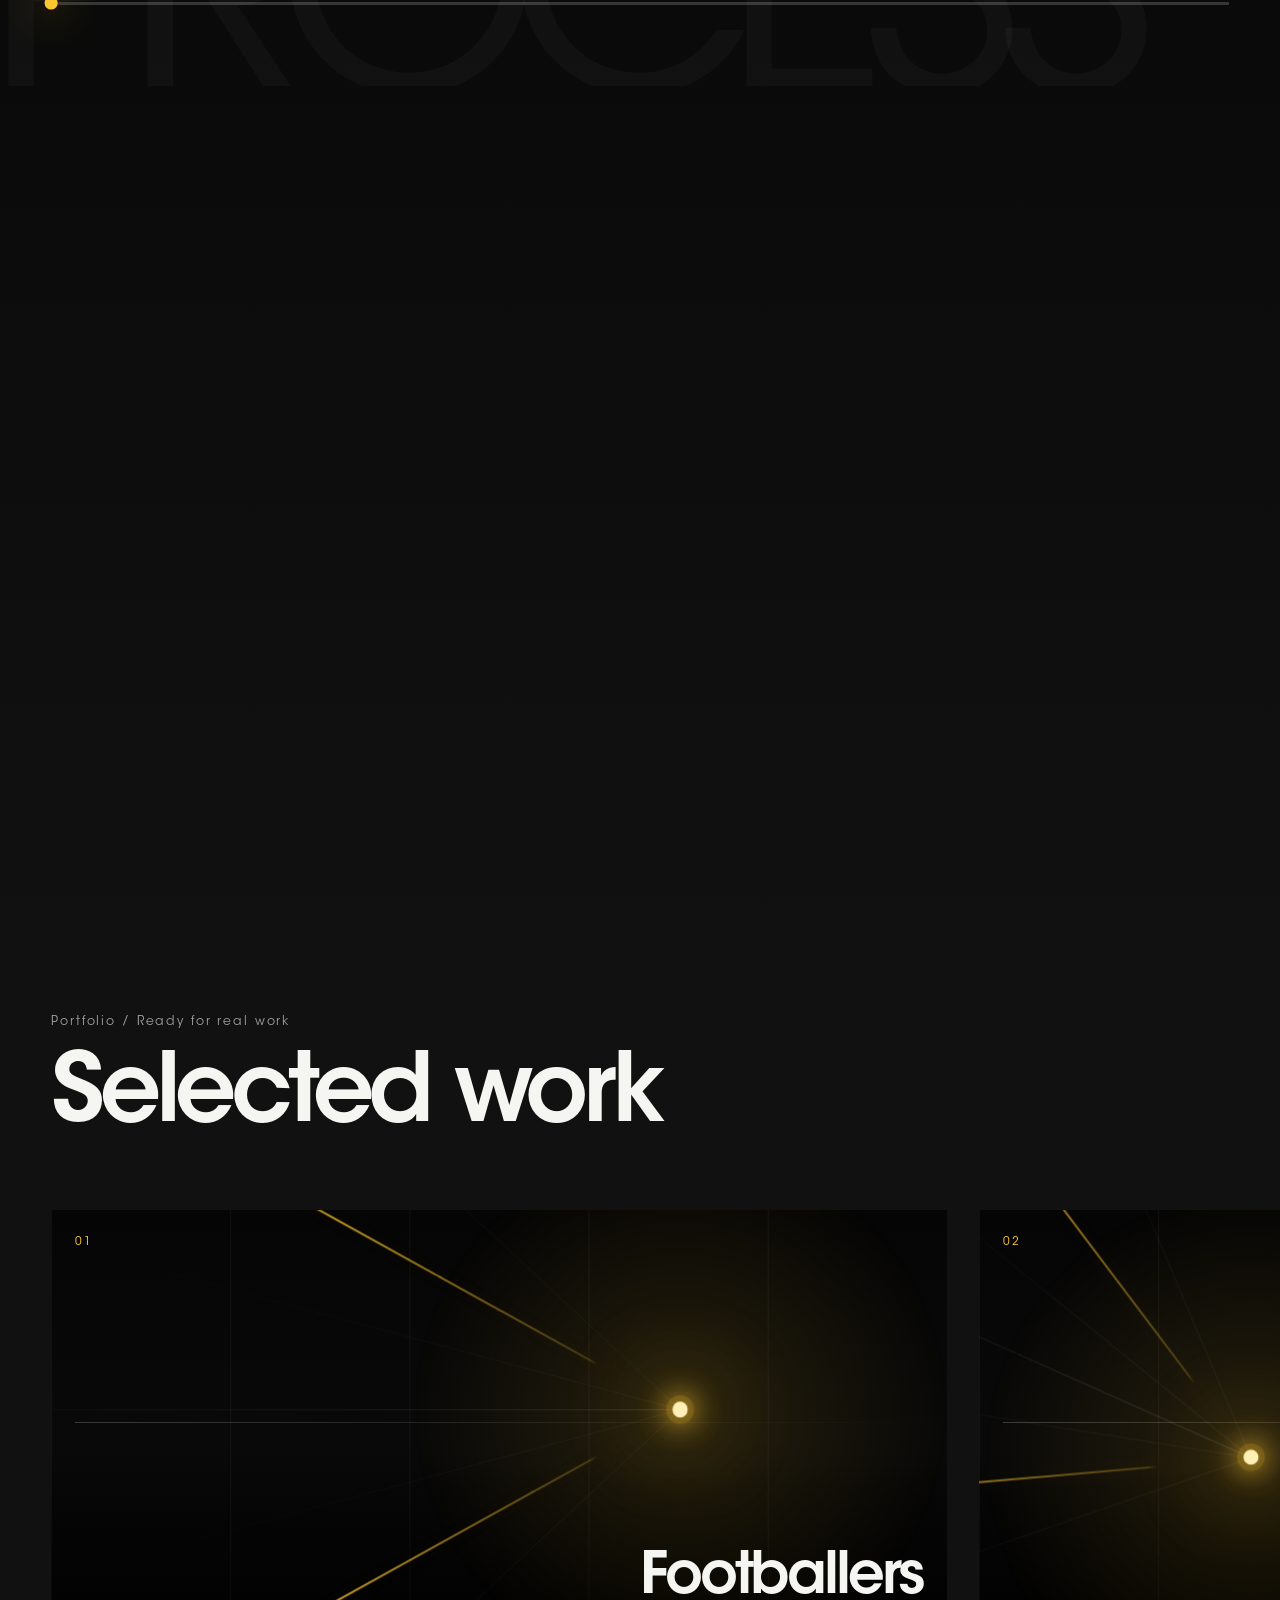
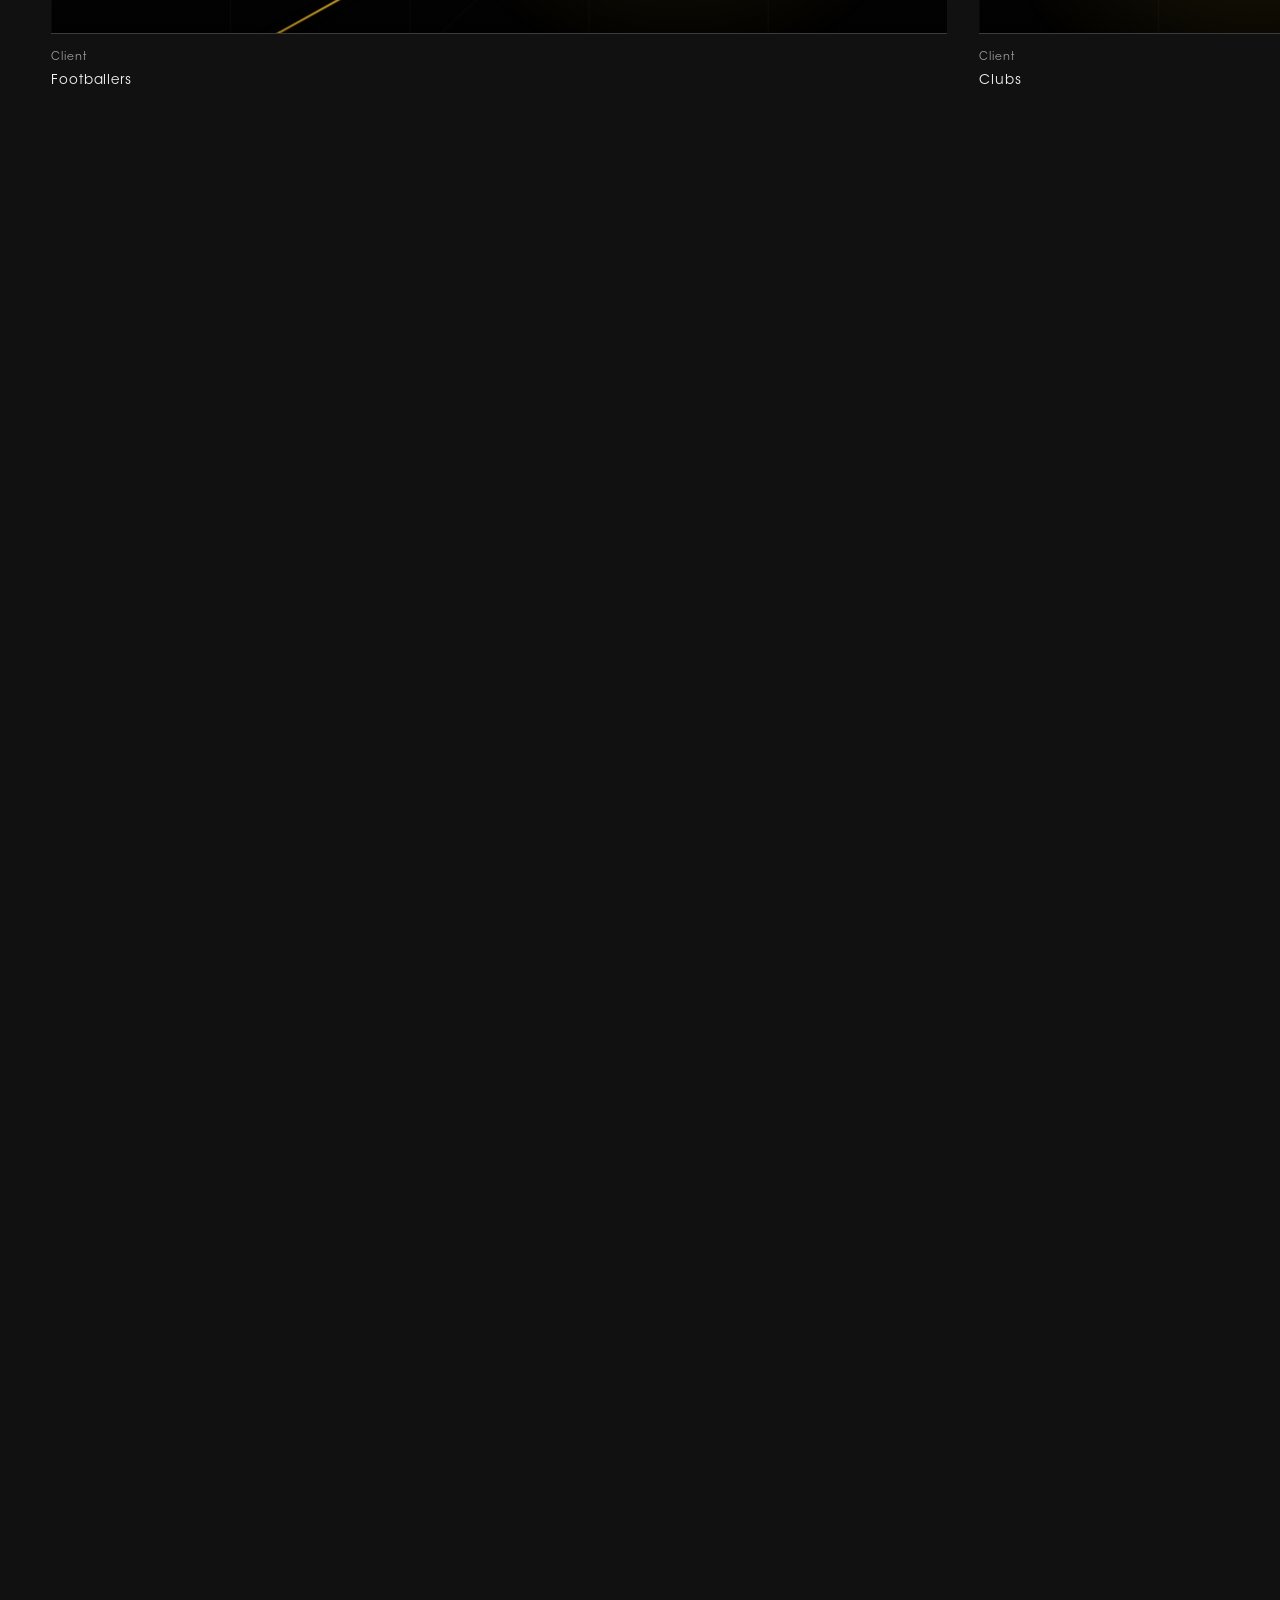
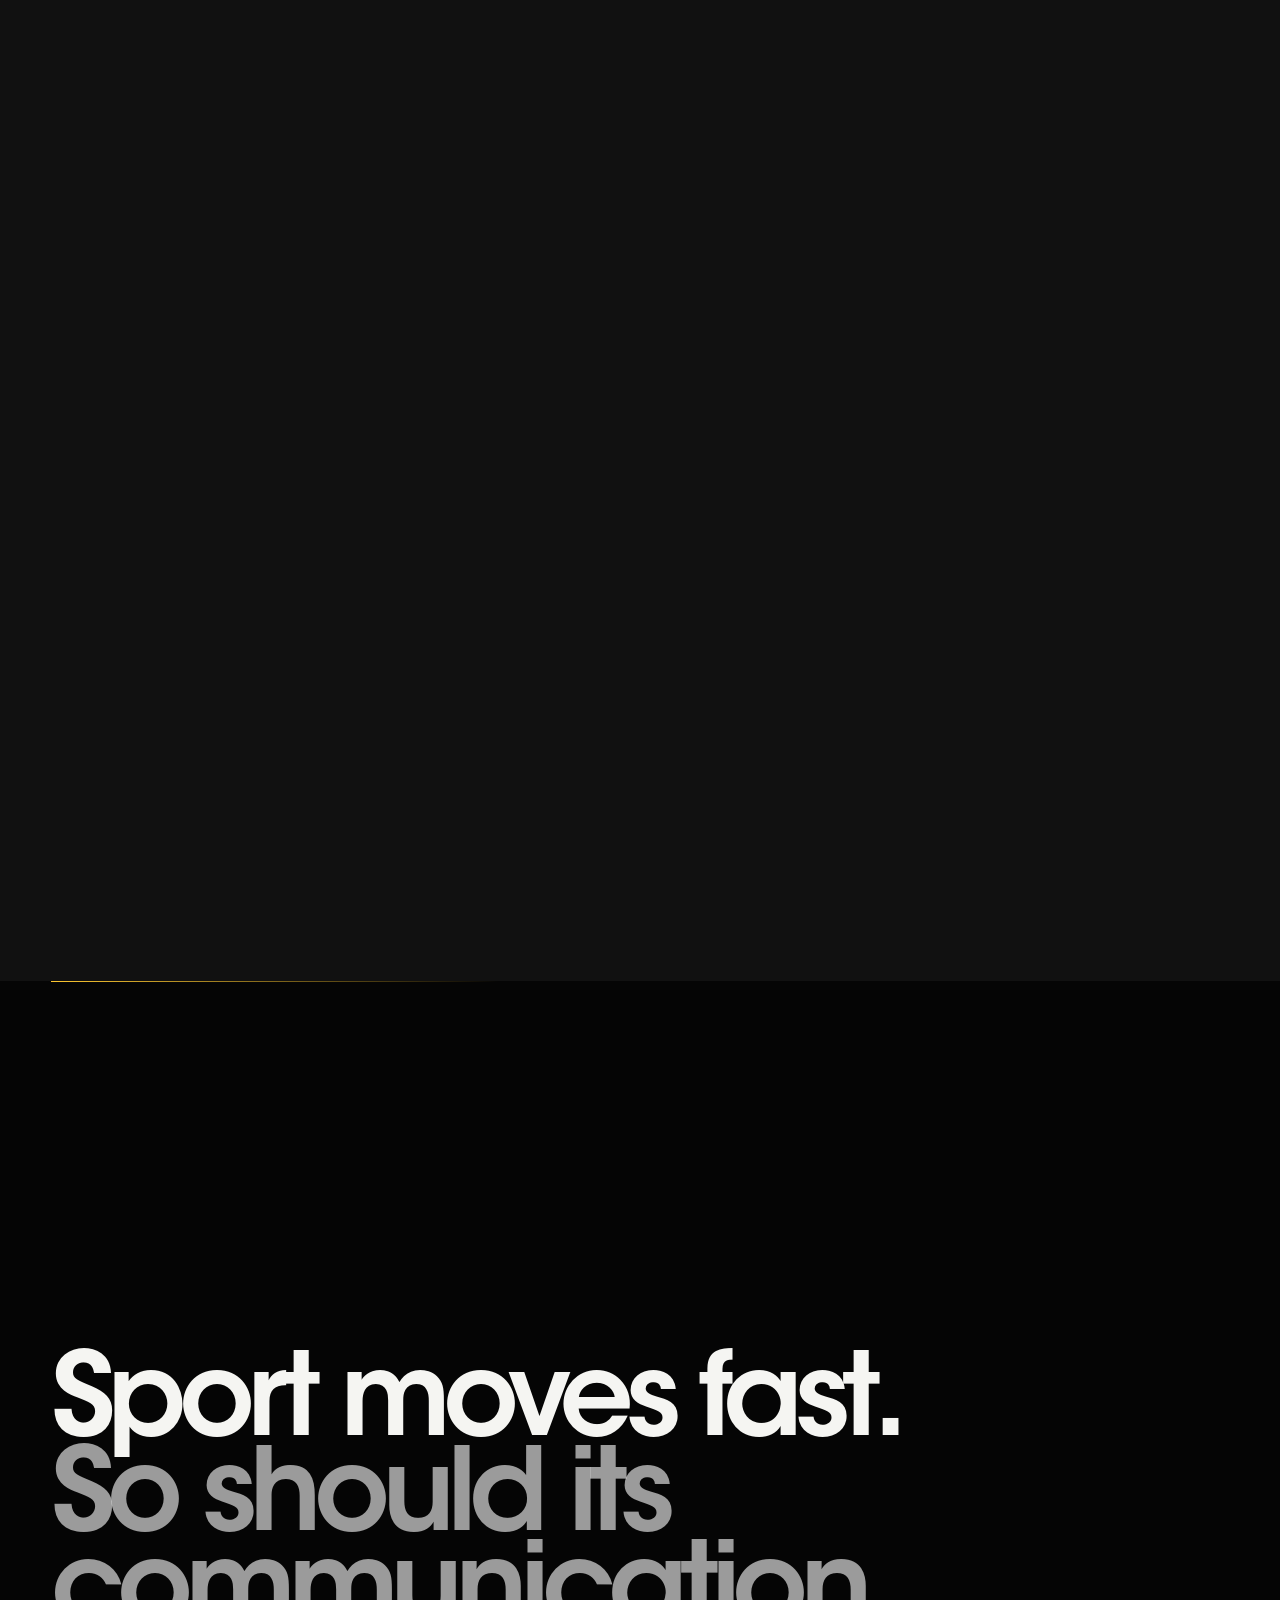
==== commit 90069265: "Remove selected work placeholder note" ====
--- a/index.html
+++ b/index.html
@@ -135,7 +135,6 @@
         <div class="work__stage">
           <div class="section-head work__head"><p class="eyebrow">Portfolio / Ready for real work</p><h2 id="work-title">Selected work</h2></div>
           <div class="work__track" data-work></div>
-          <p class="work__note">Project placeholders — no clients or campaigns invented.</p>
         </div>
       </section>
 
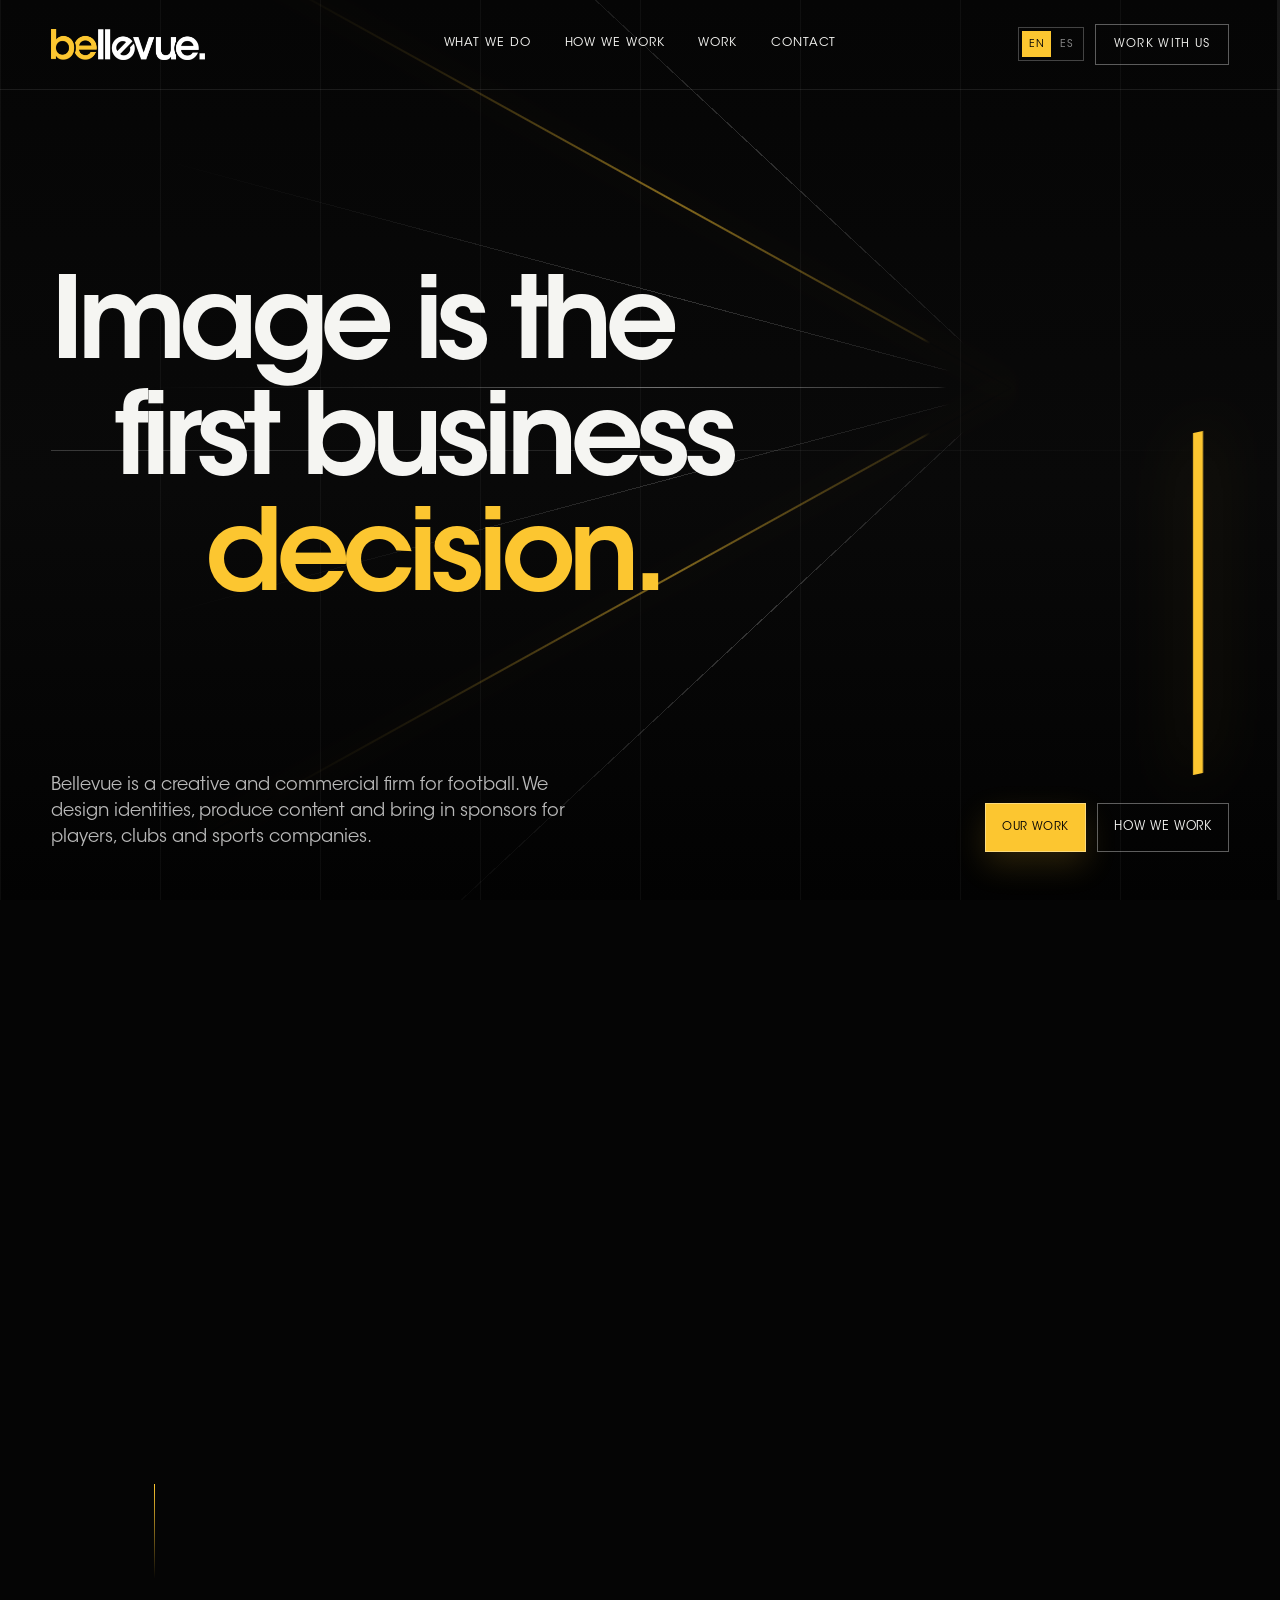
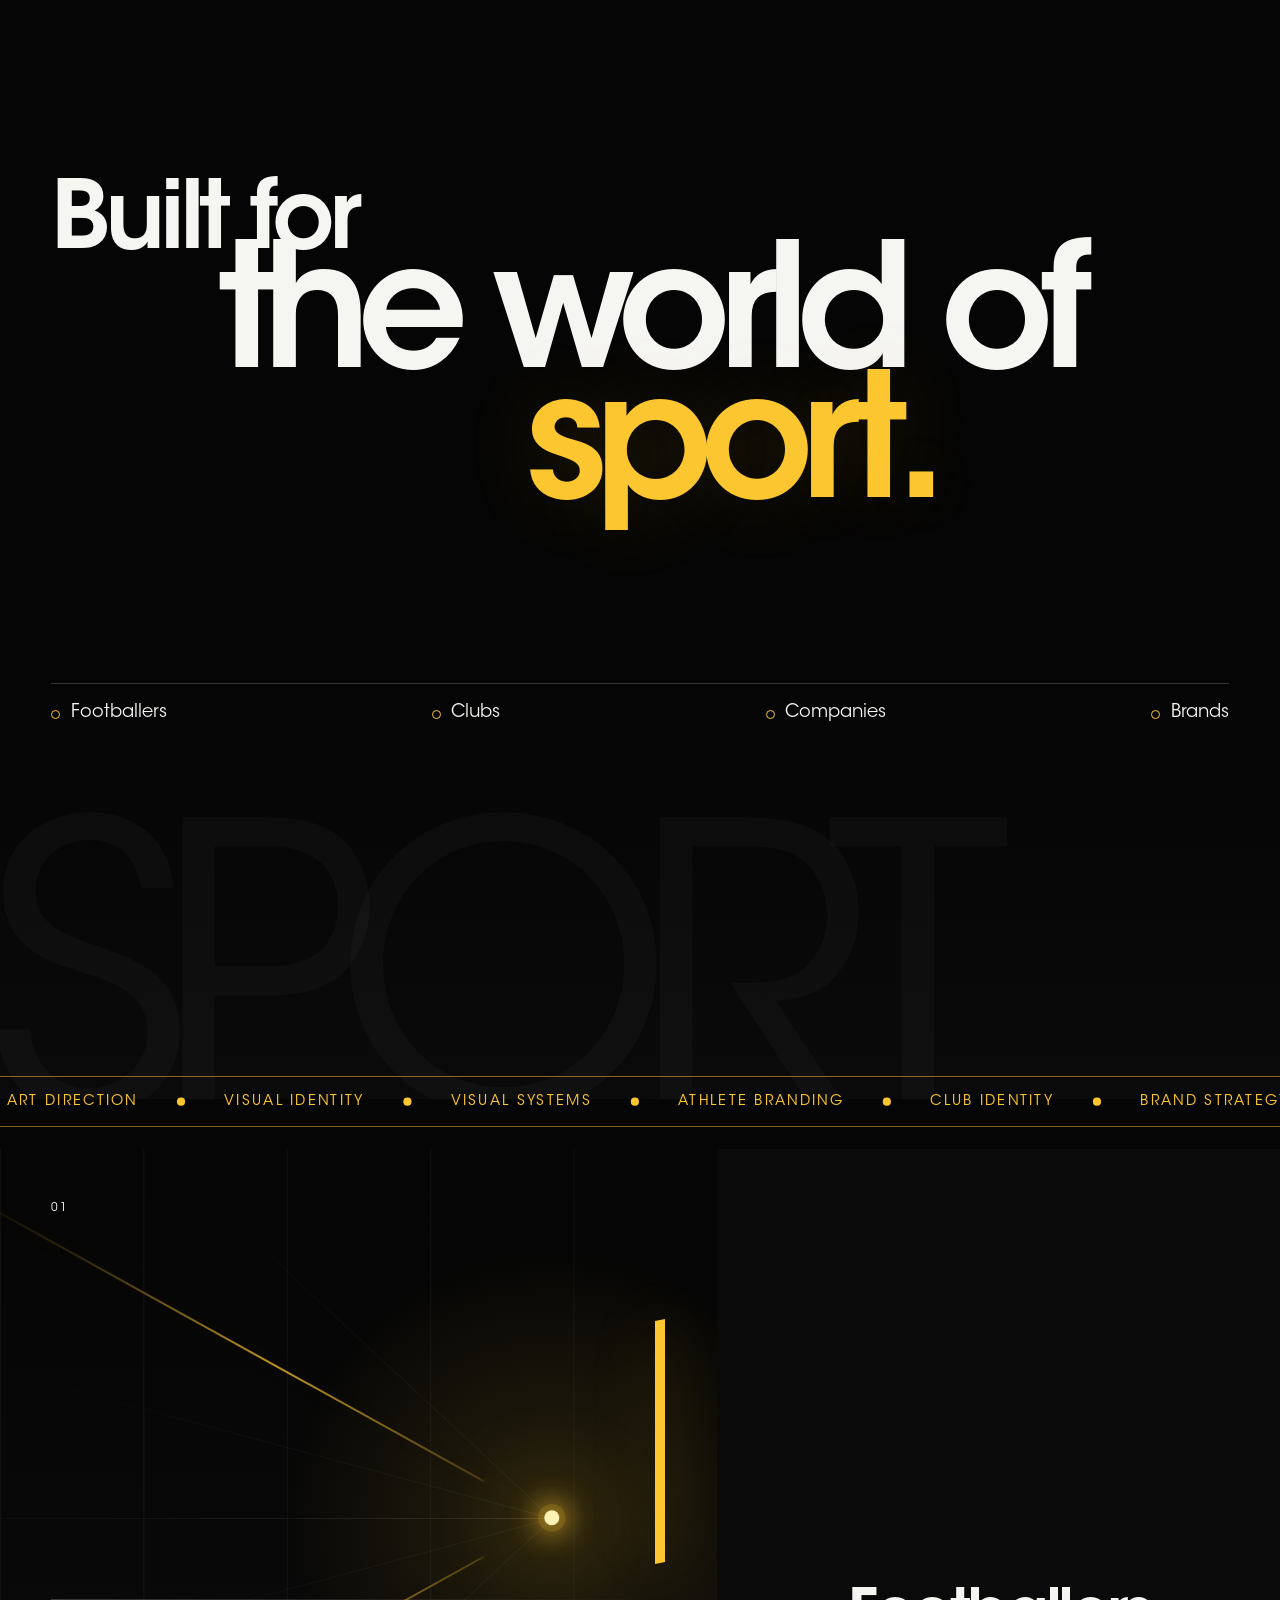
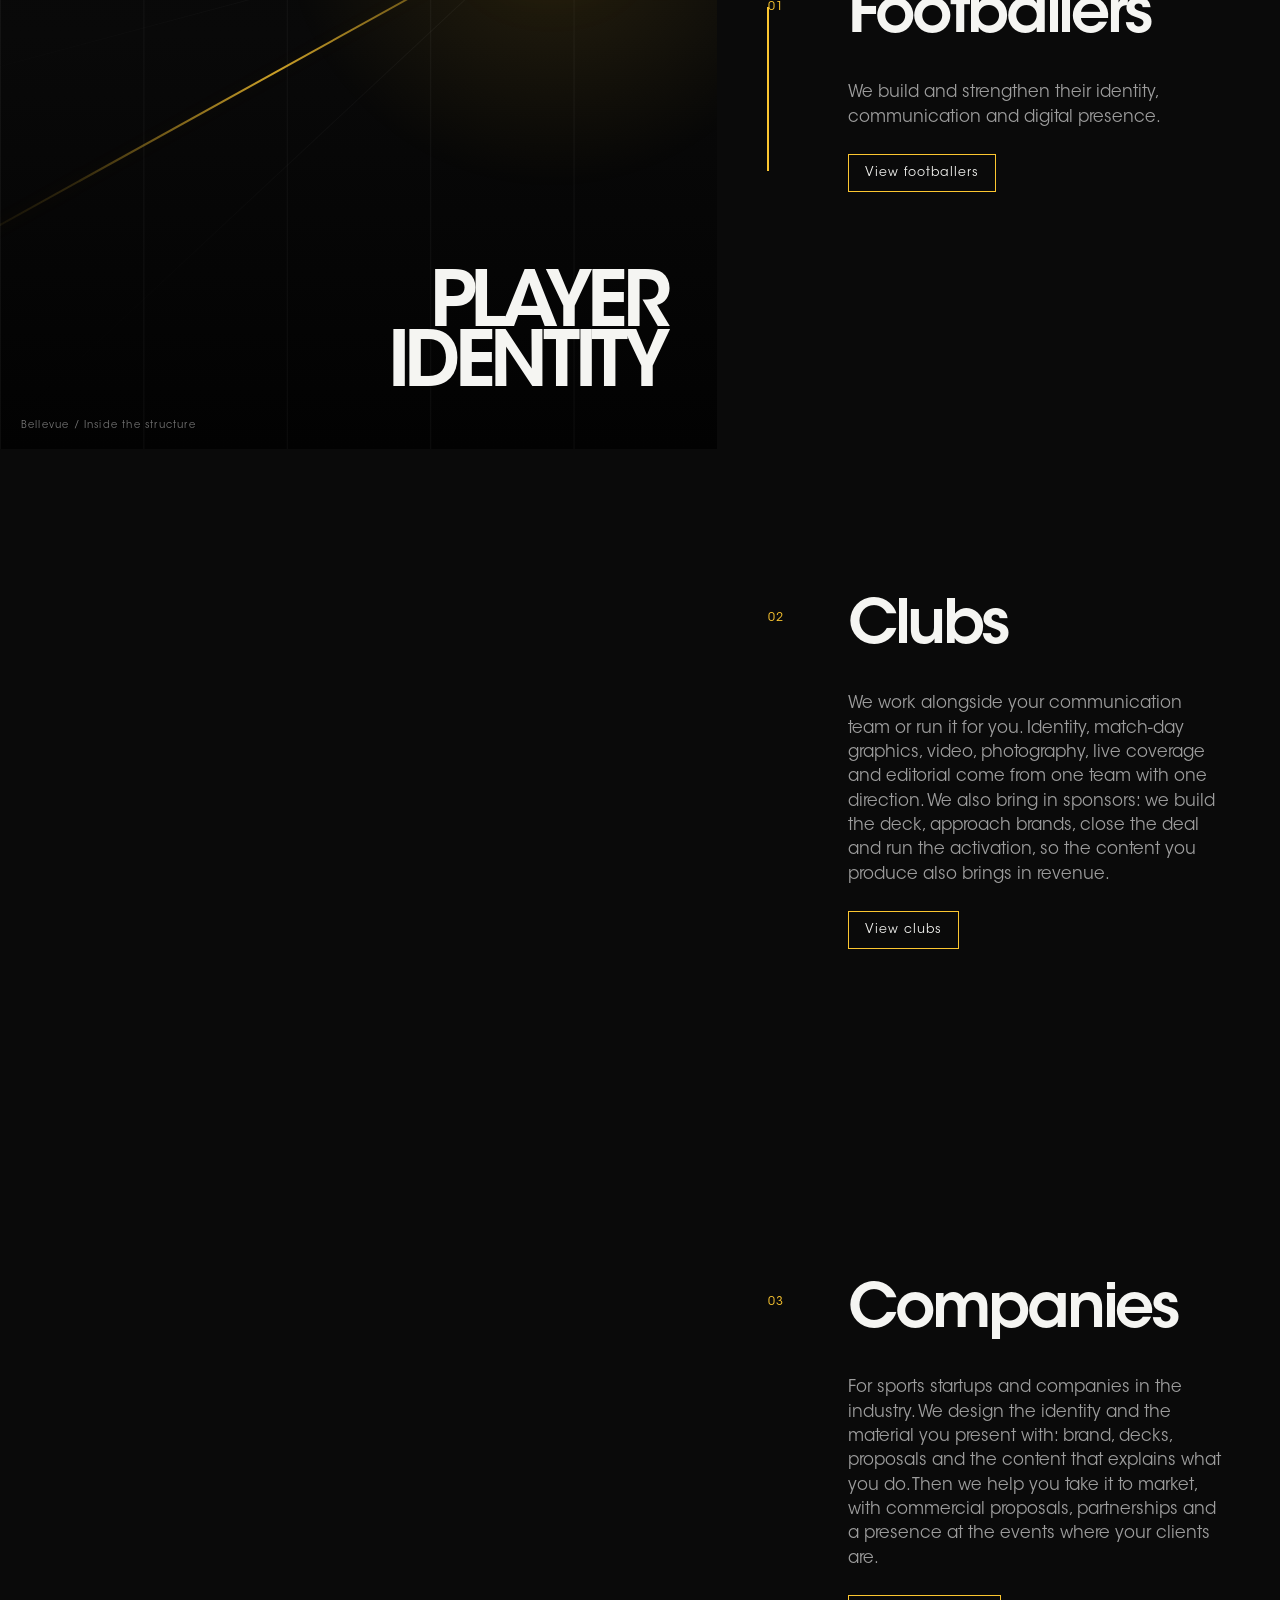
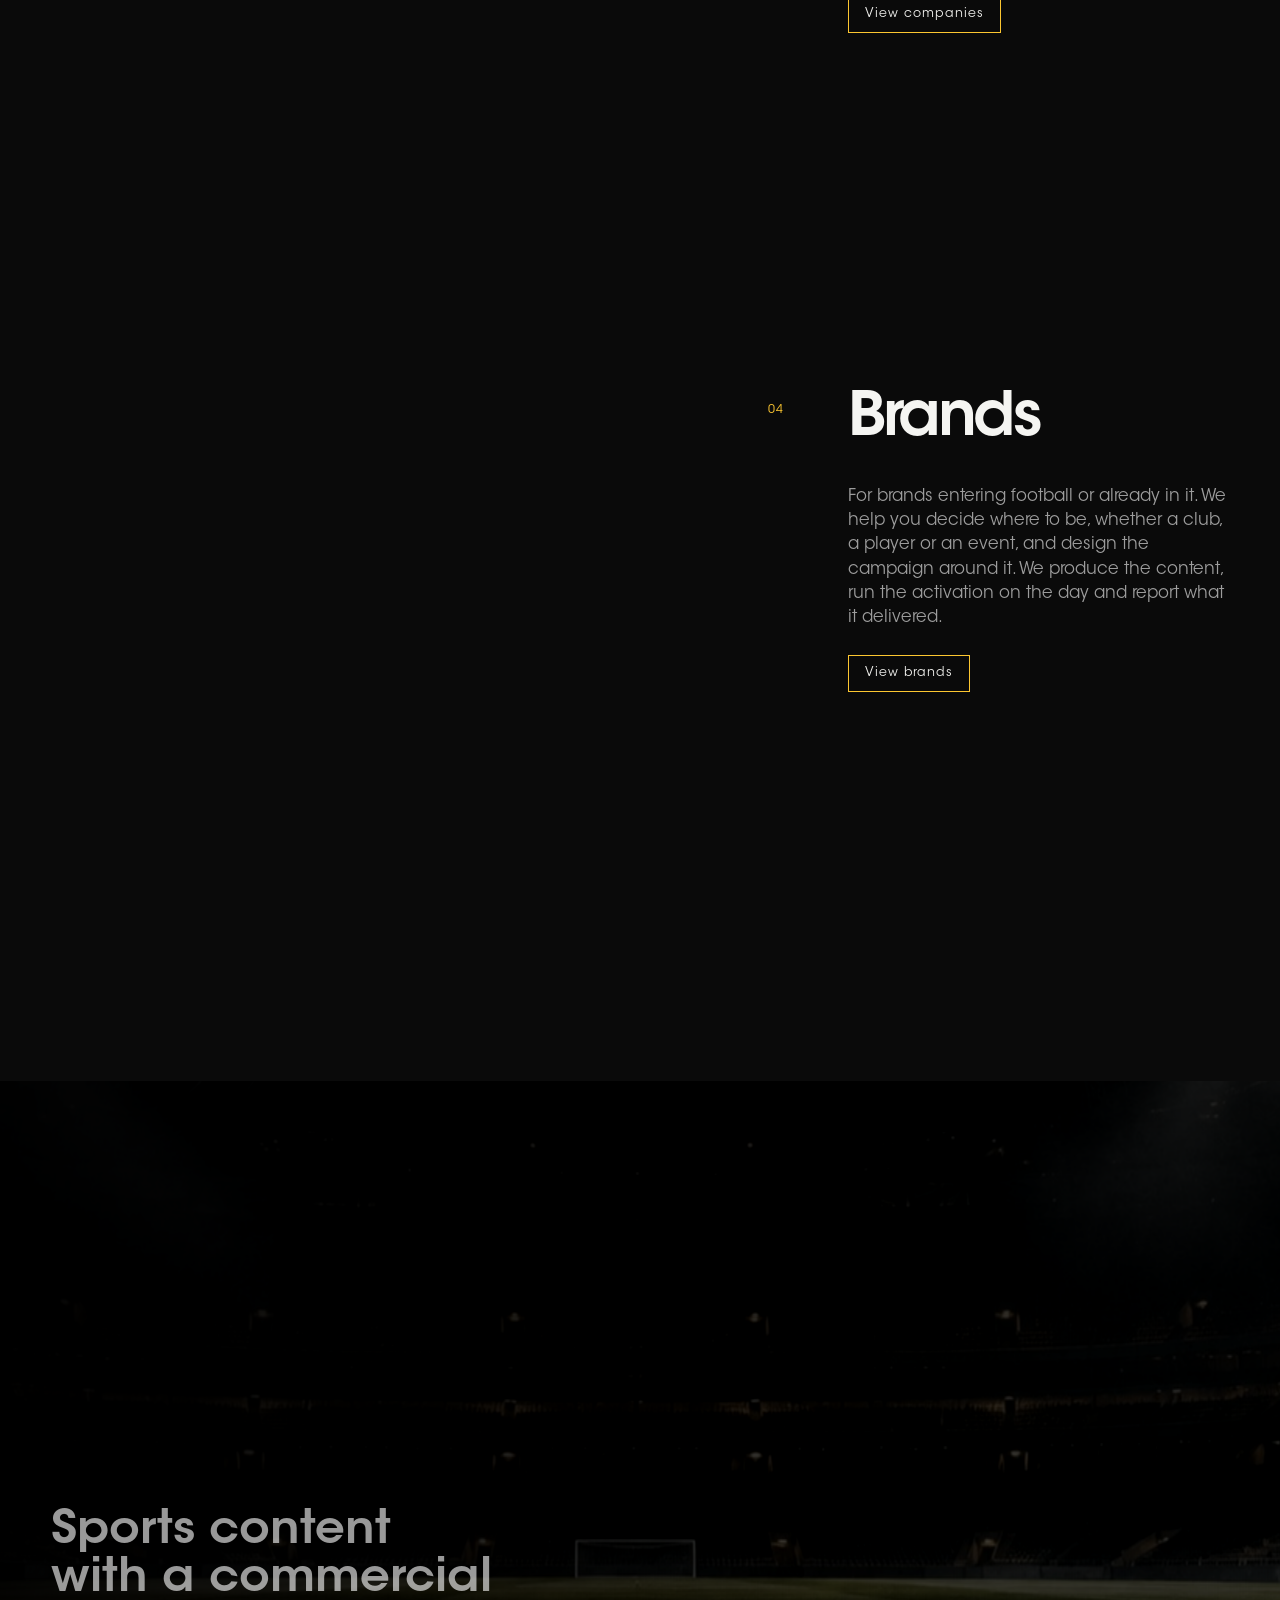
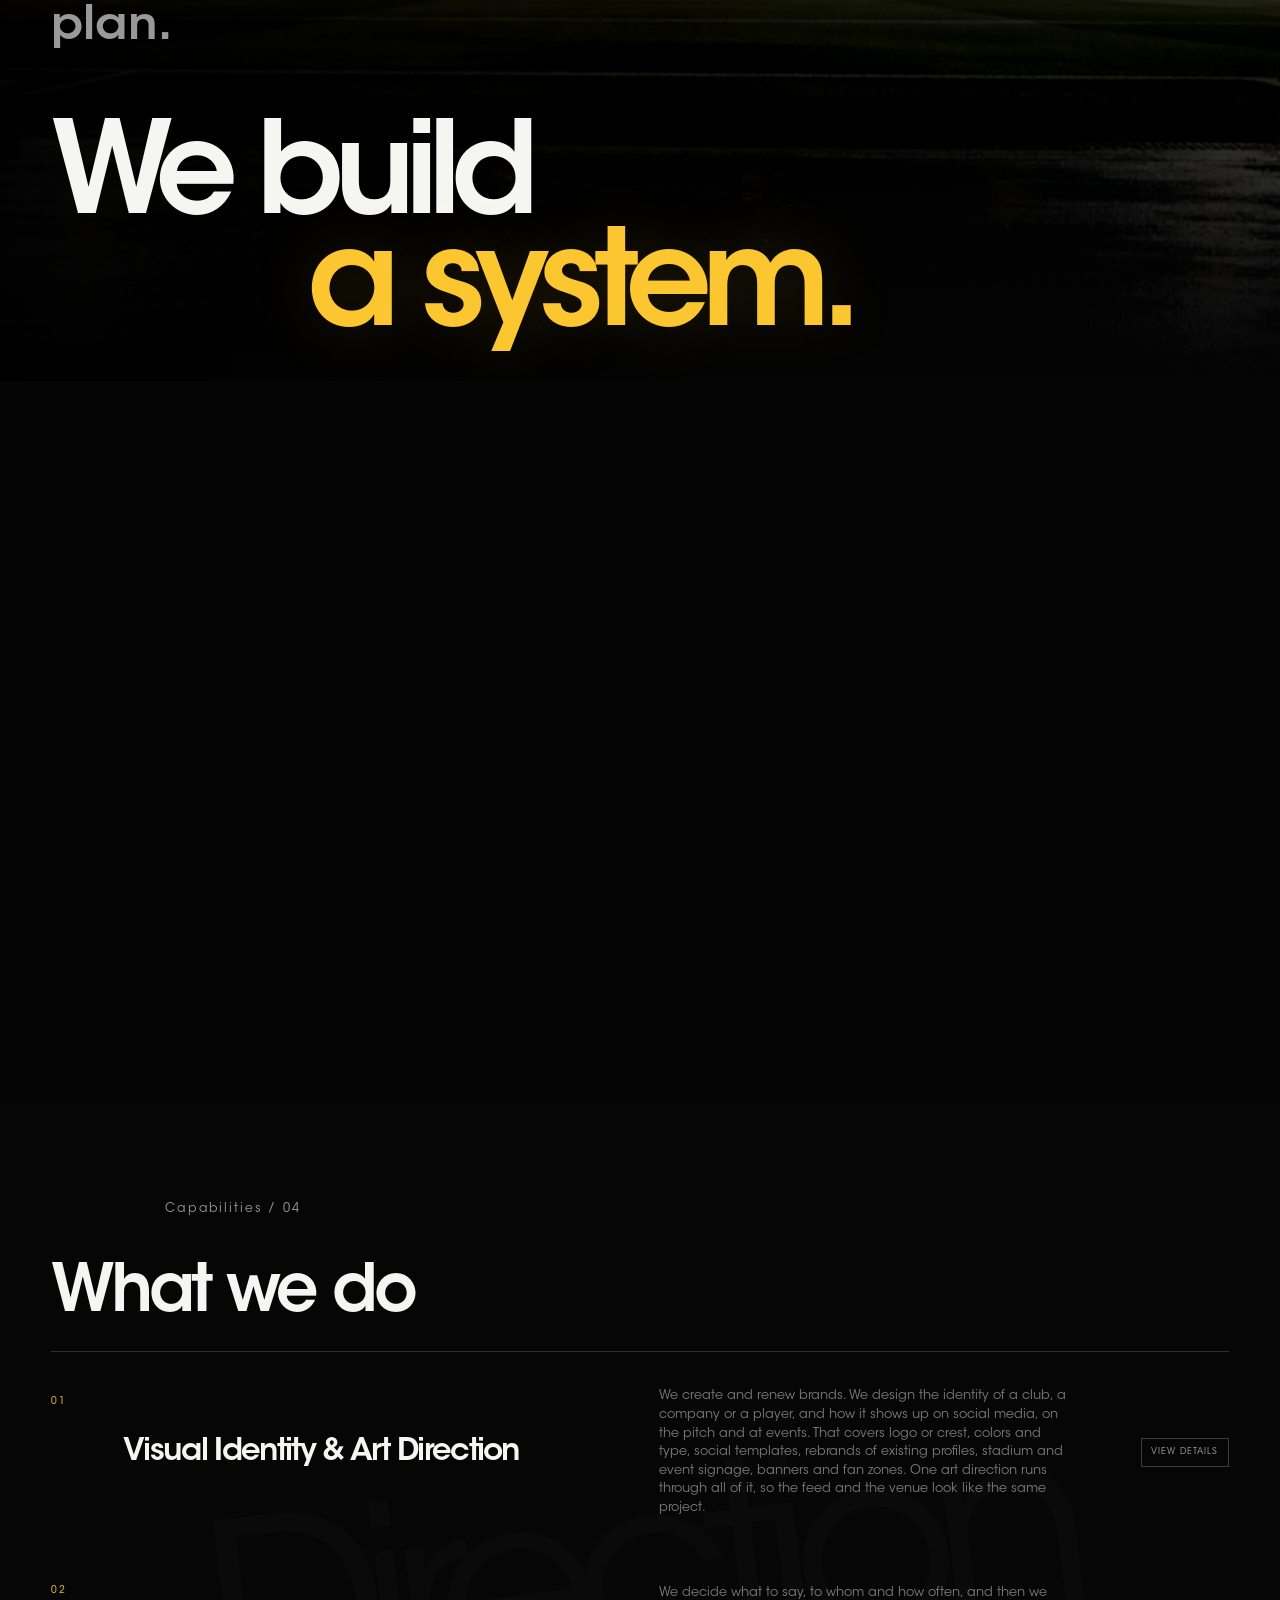
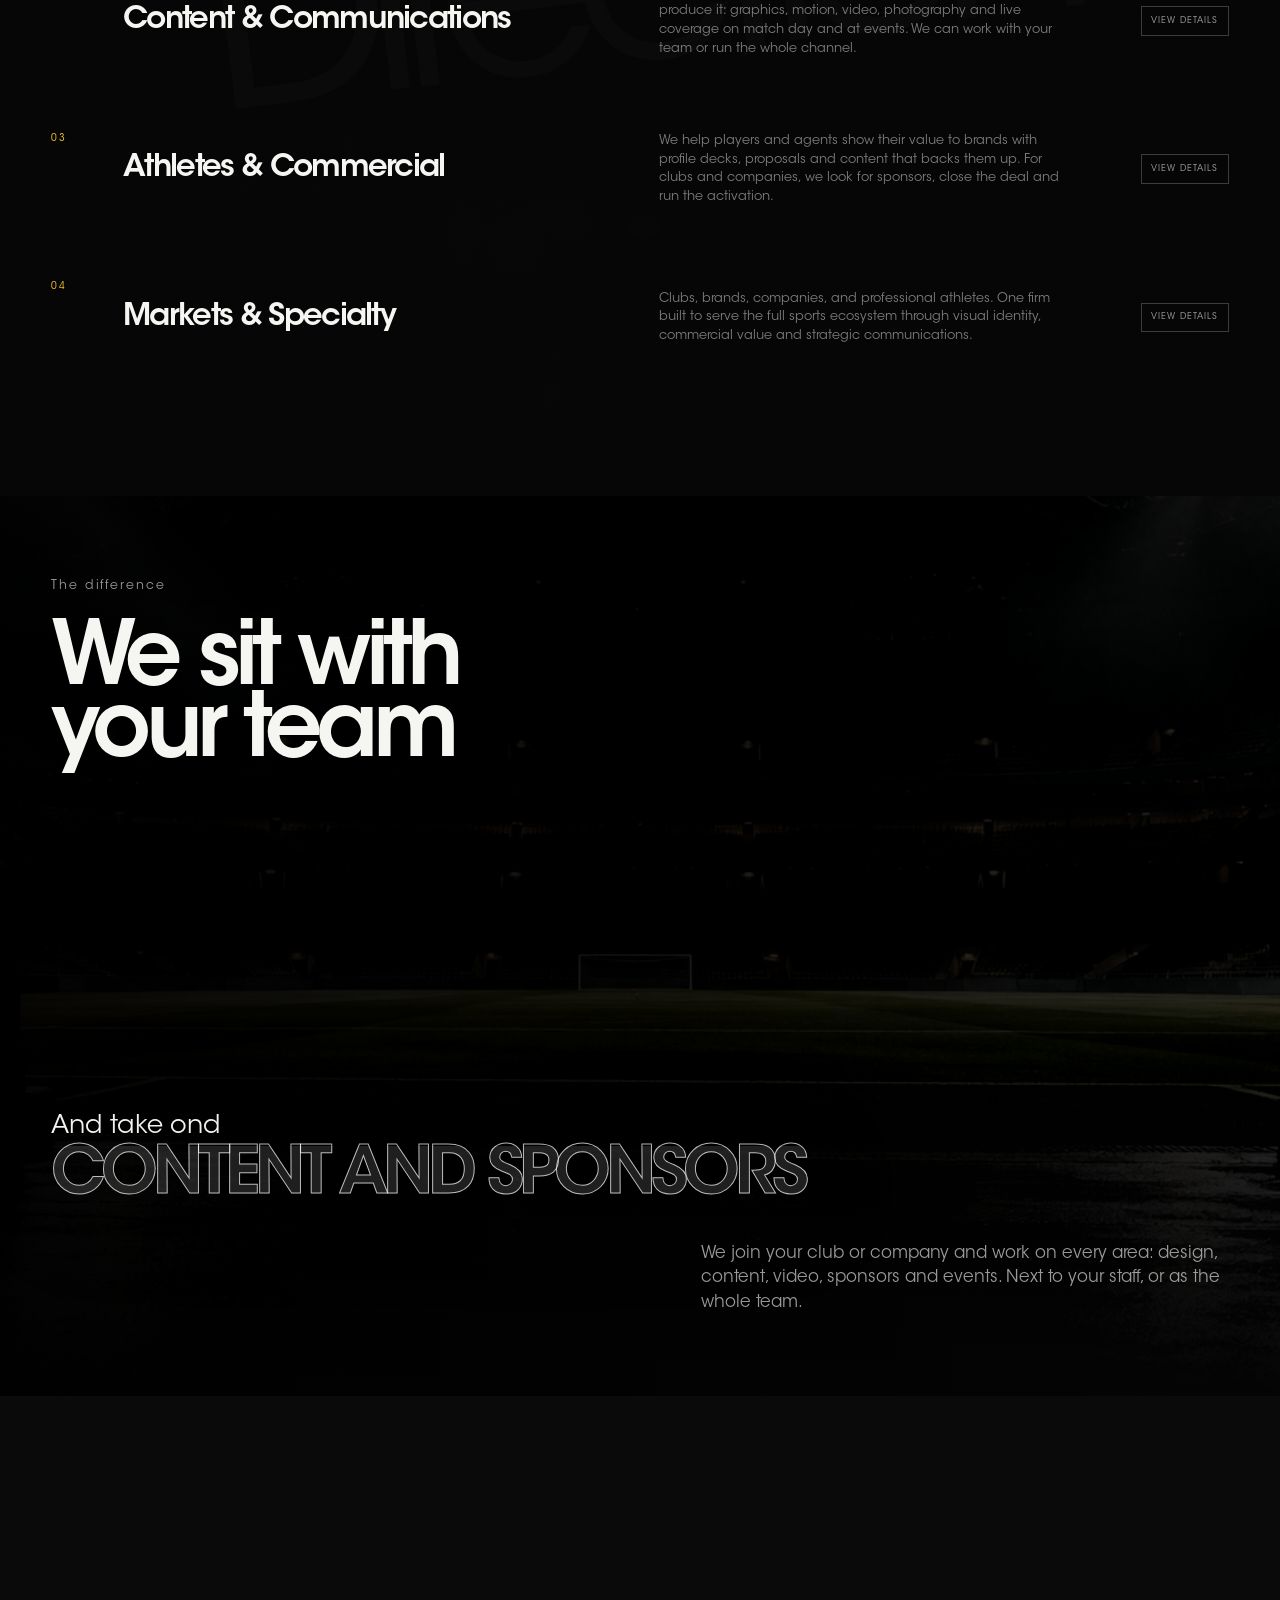
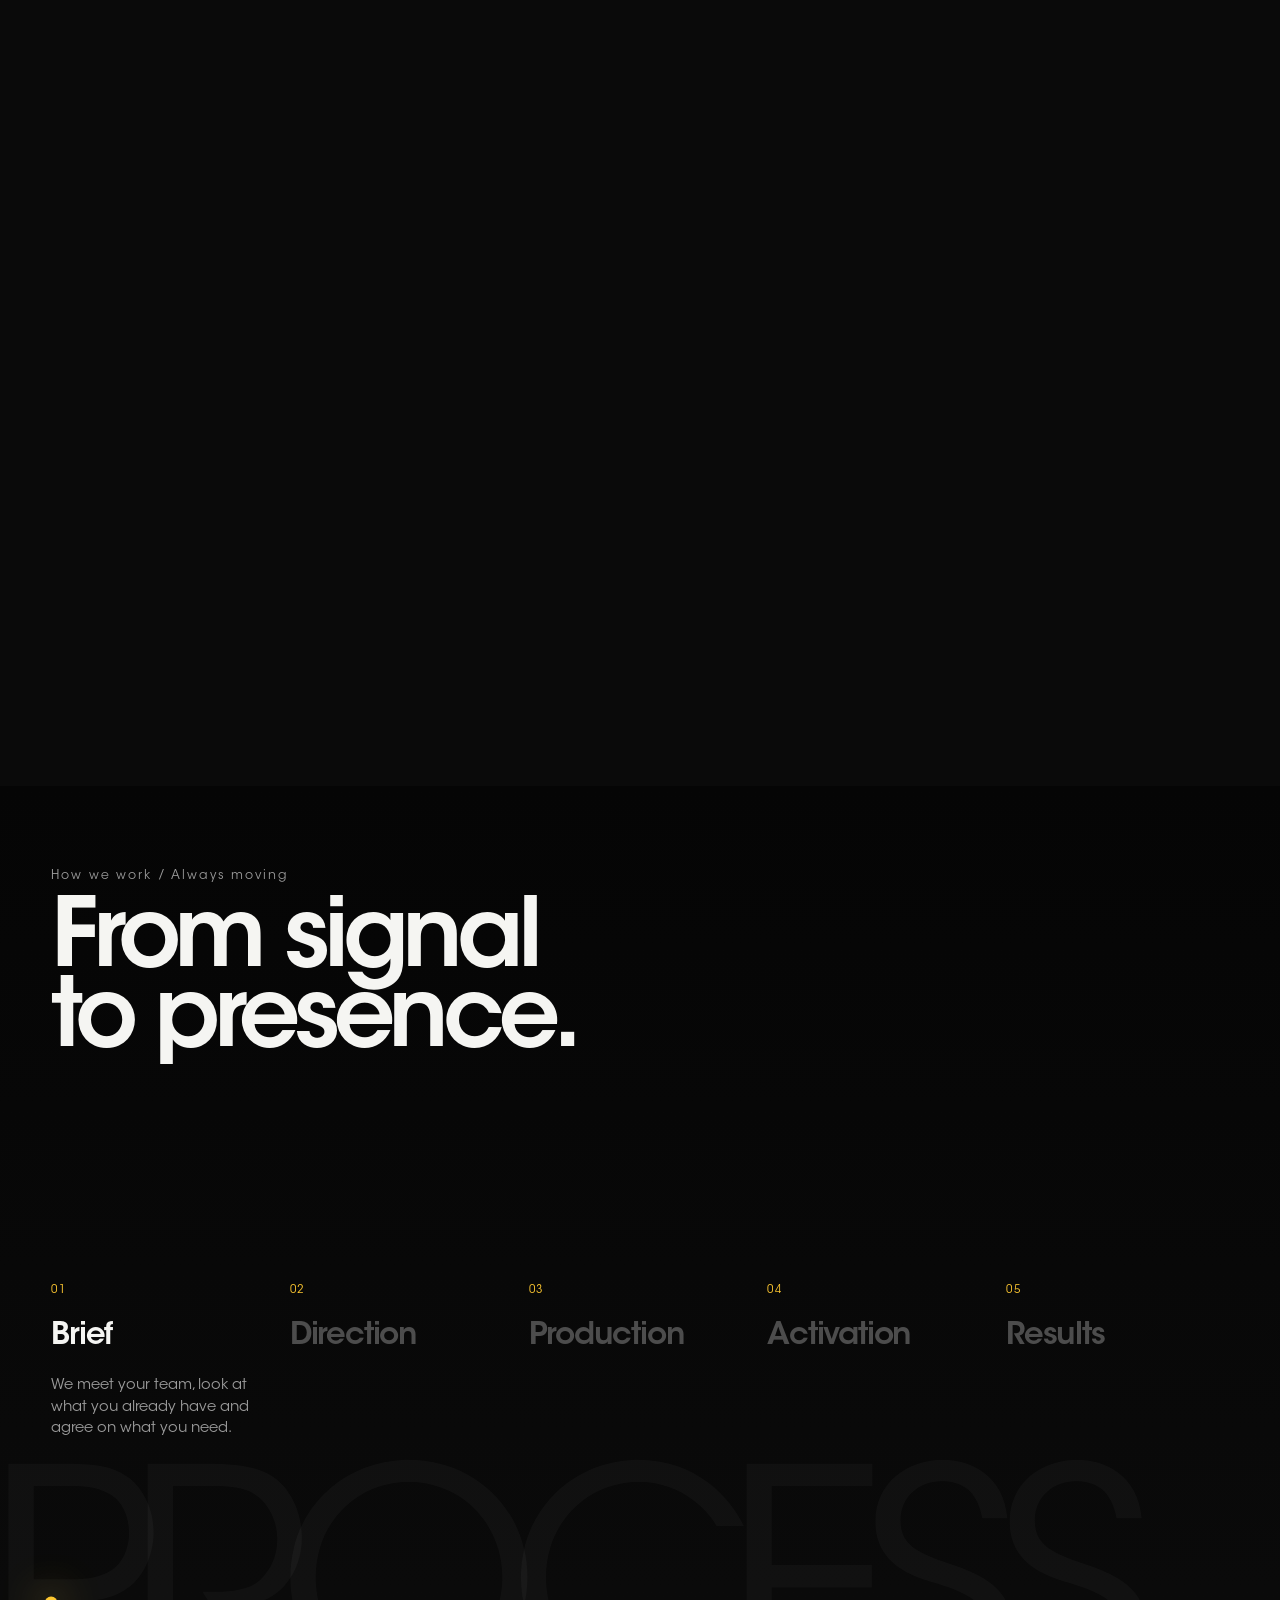
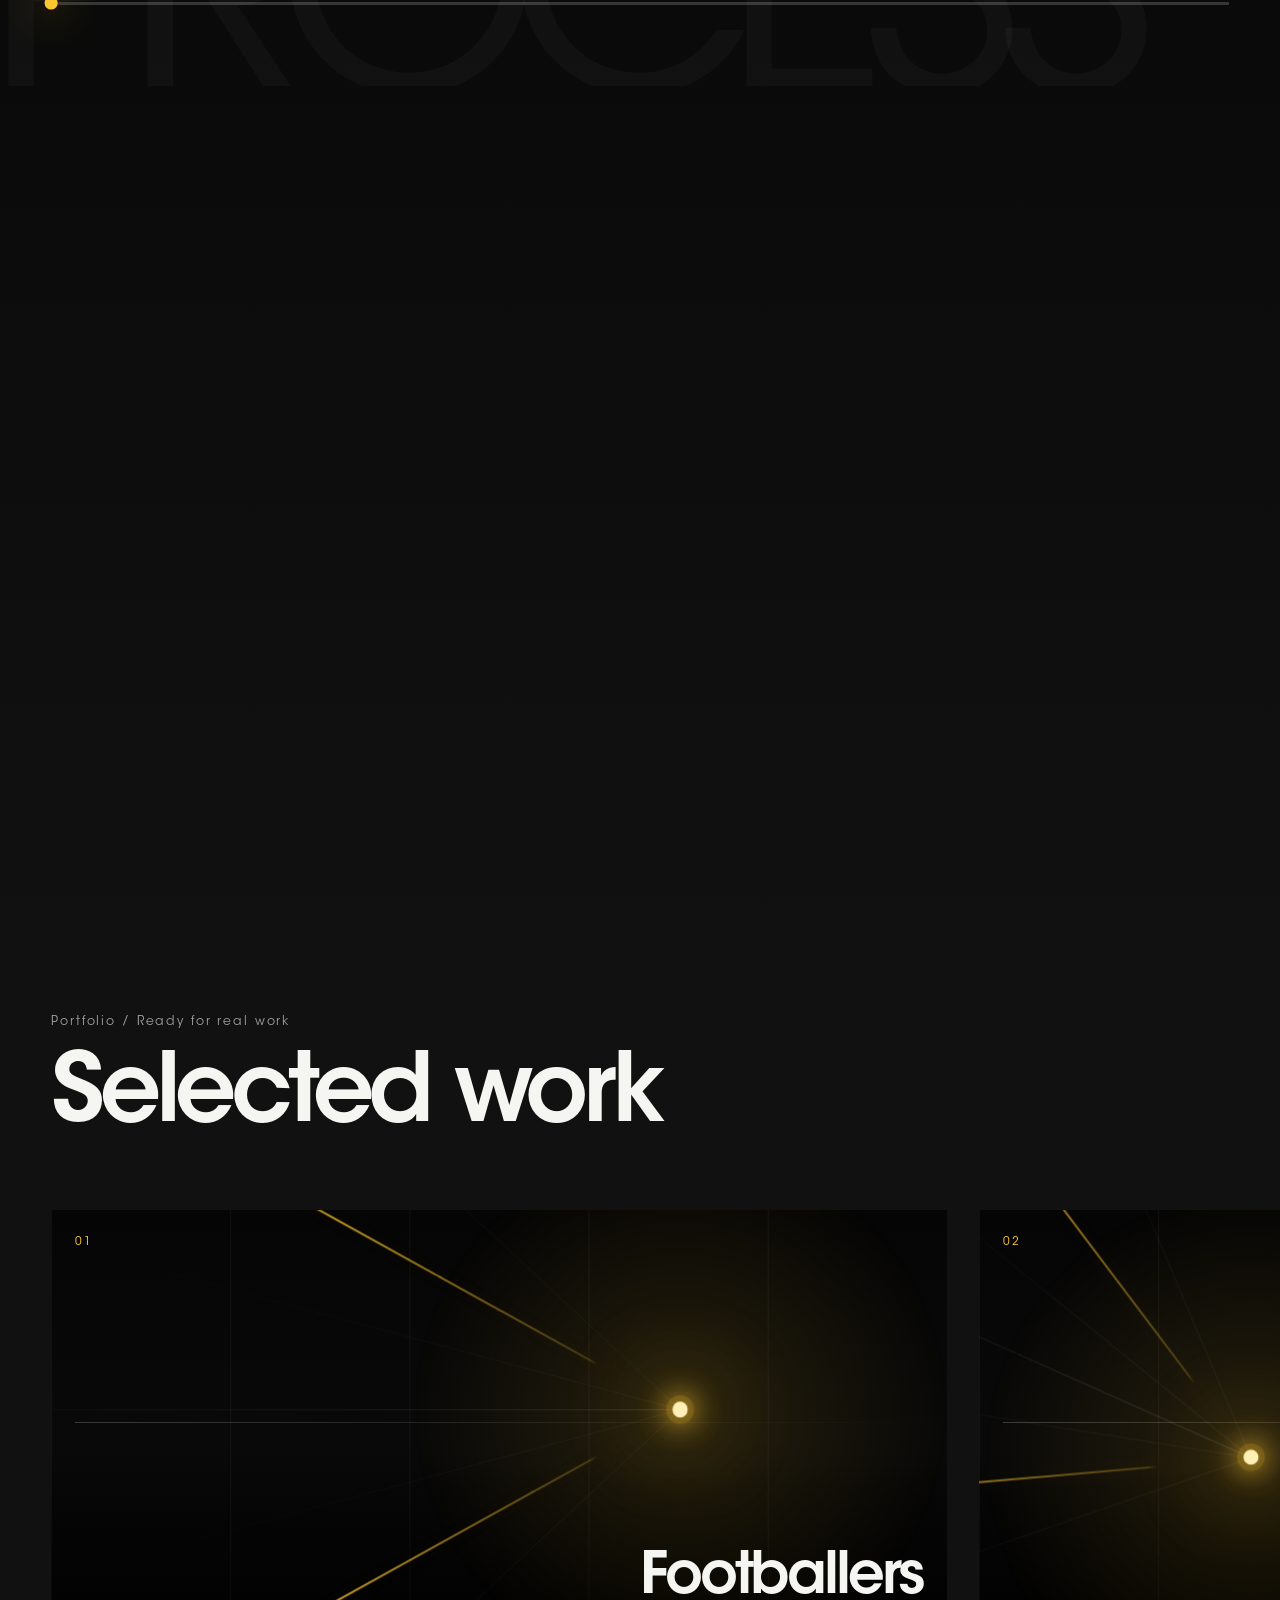
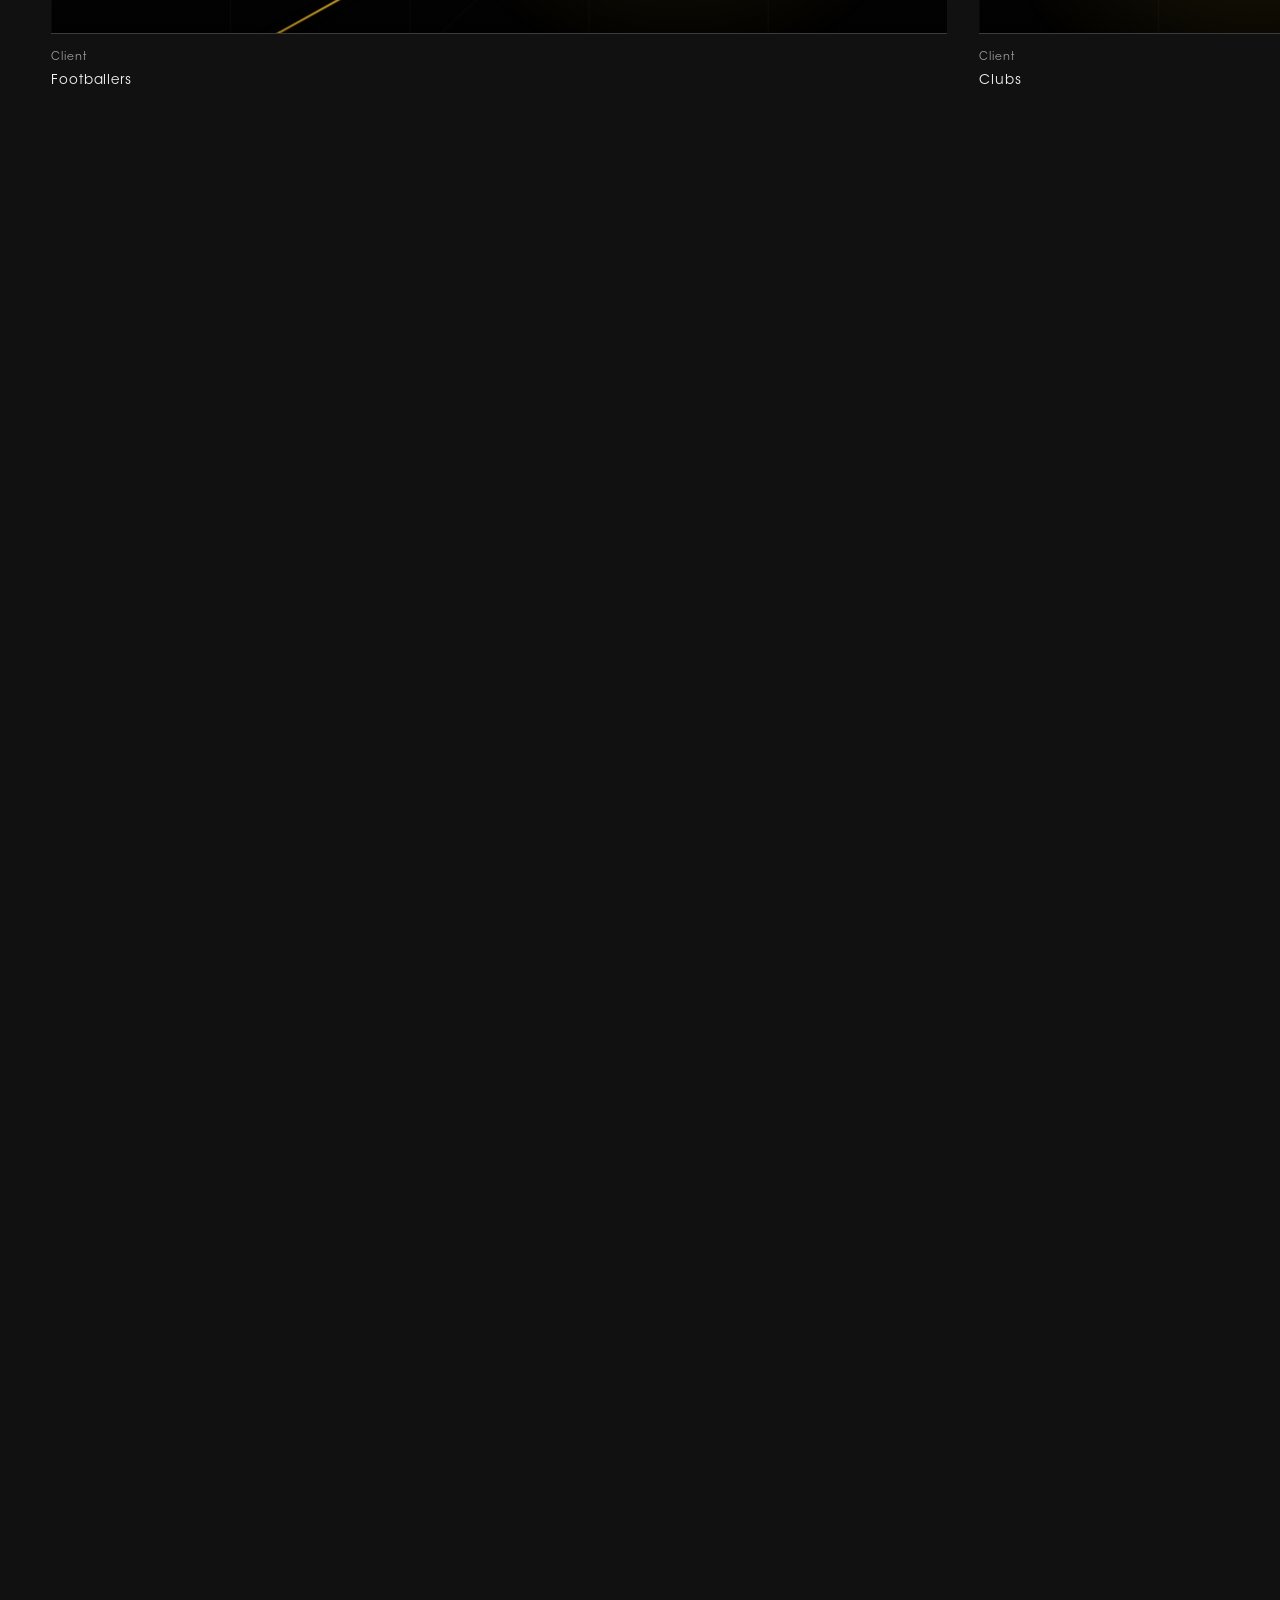
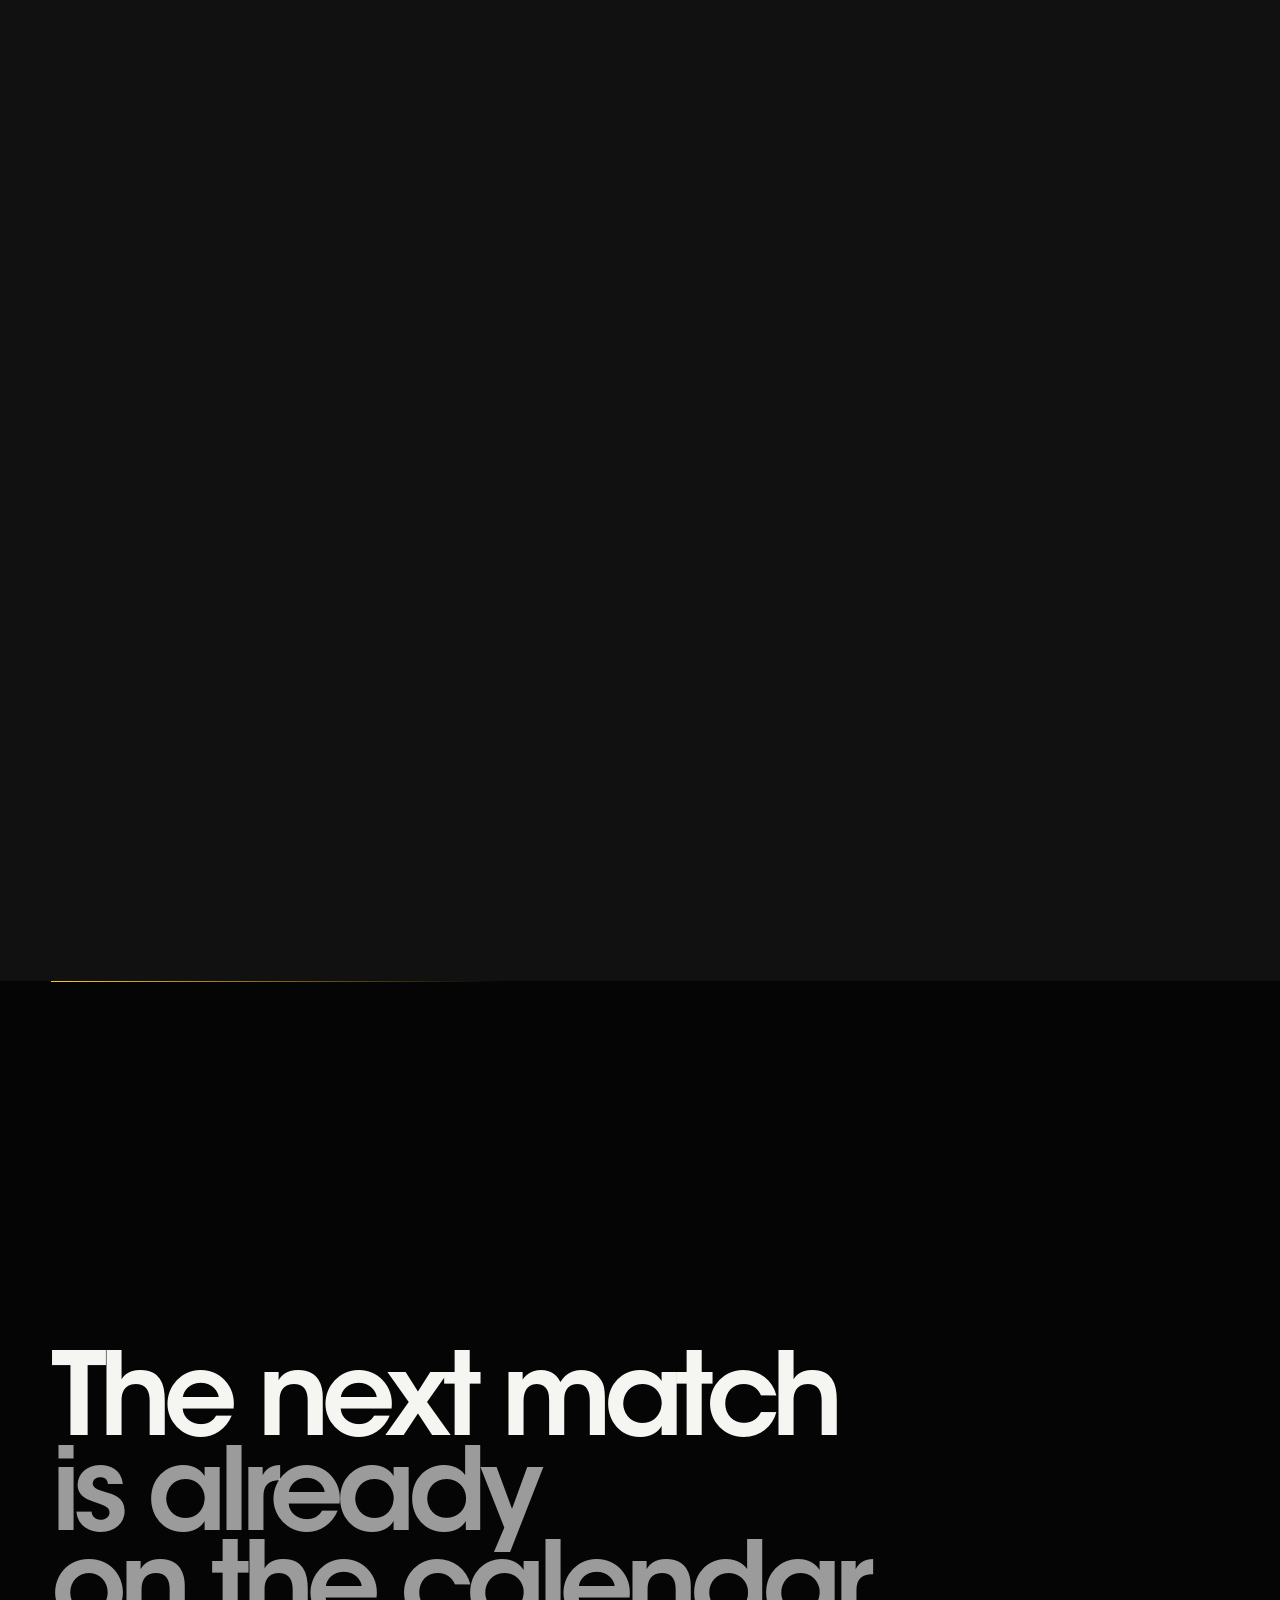
==== commit b4d63271: "Update manifesto copy" ====
--- a/index.html
+++ b/index.html
@@ -139,8 +139,8 @@
       </section>
 
       <section class="manifesto" aria-labelledby="manifesto-title">
-        <div class="manifesto__lead"><h2 id="manifesto-title">Sport moves fast.<br /><span>So should its communication.</span></h2></div>
-        <div class="manifesto__words" aria-label="Strategy. Identity. Content. Presence."><span>Strategy.</span><span>Identity.</span><span>Content.</span><span class="gold">Presence.</span></div>
+        <div class="manifesto__lead"><h2 id="manifesto-title">The next match<br /><span>is already<br />on the calendar.</span></h2></div>
+        <div class="manifesto__words" aria-label="Design · Content · Sponsors · Events"><span>Design ·</span><span>Content ·</span><span>Sponsors ·</span><span class="gold">Events</span></div>
       </section>
 
       <section class="final" id="contact" aria-labelledby="contact-title">
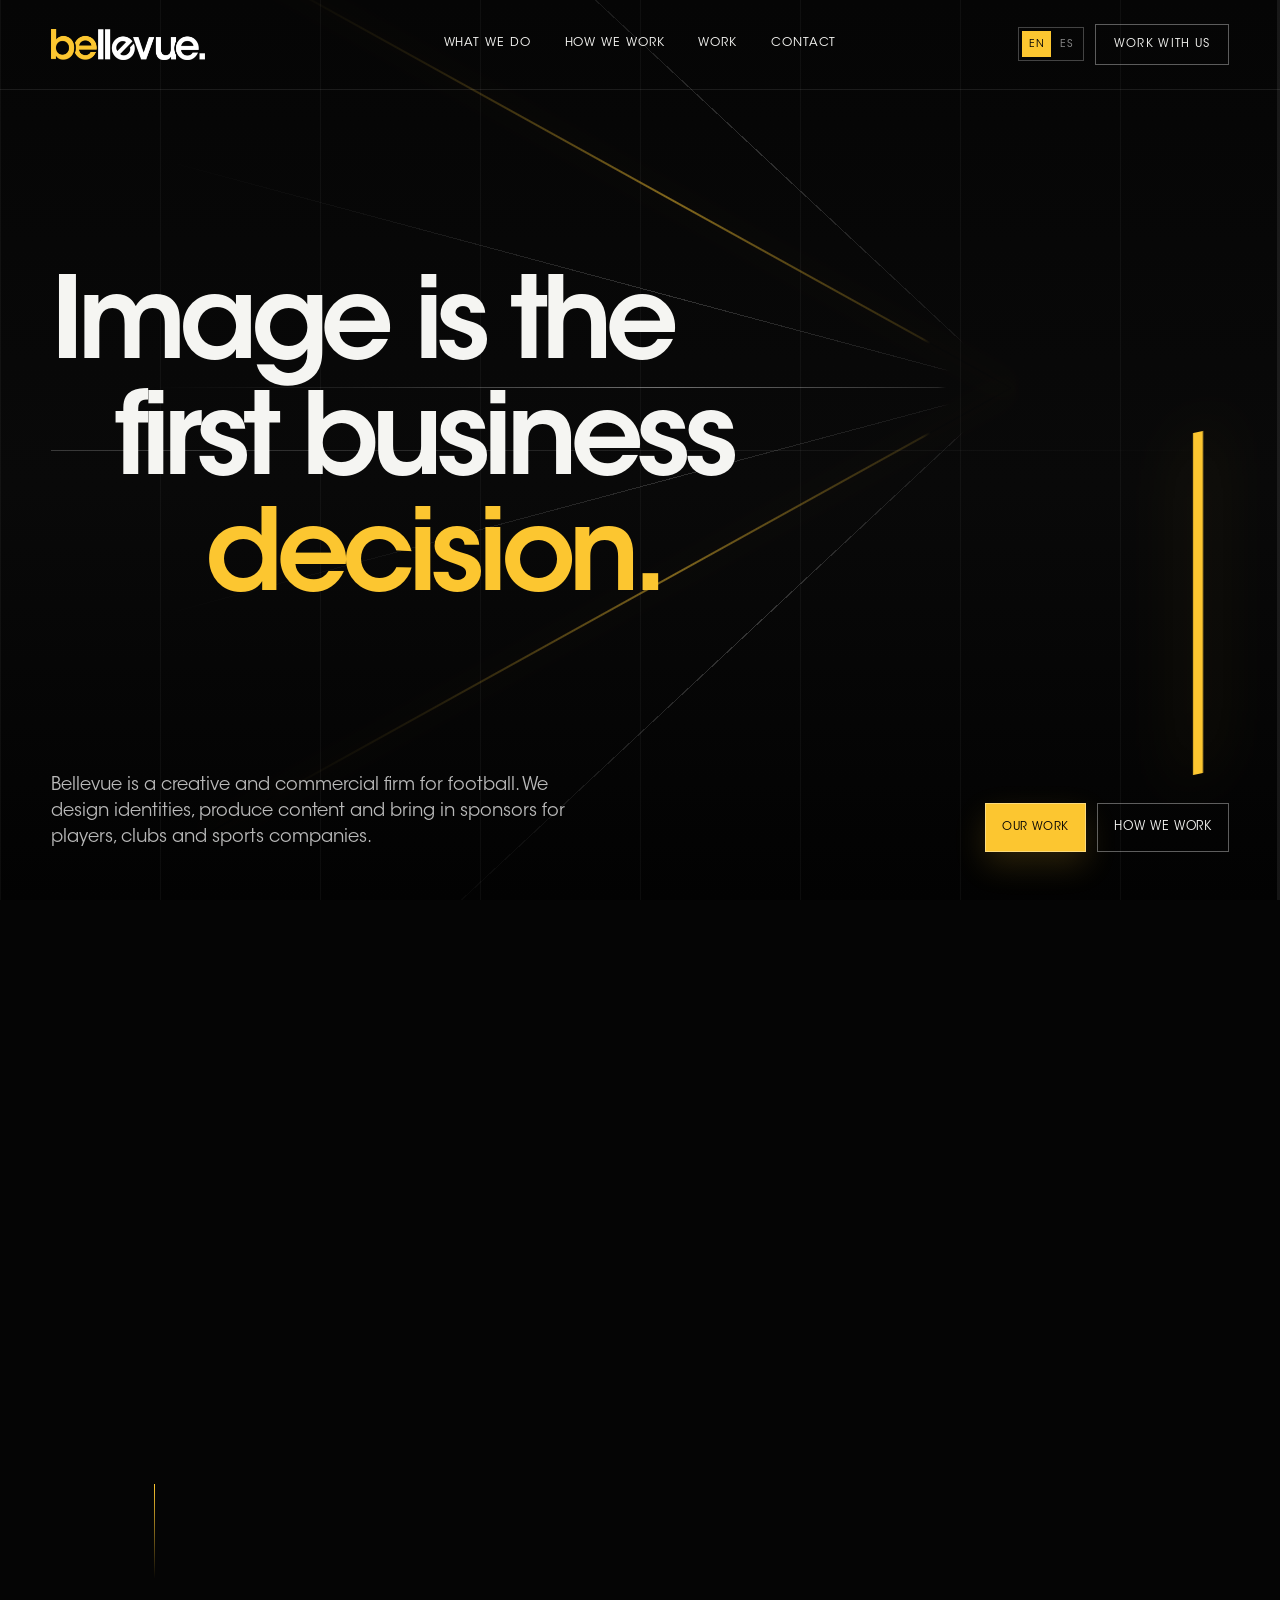
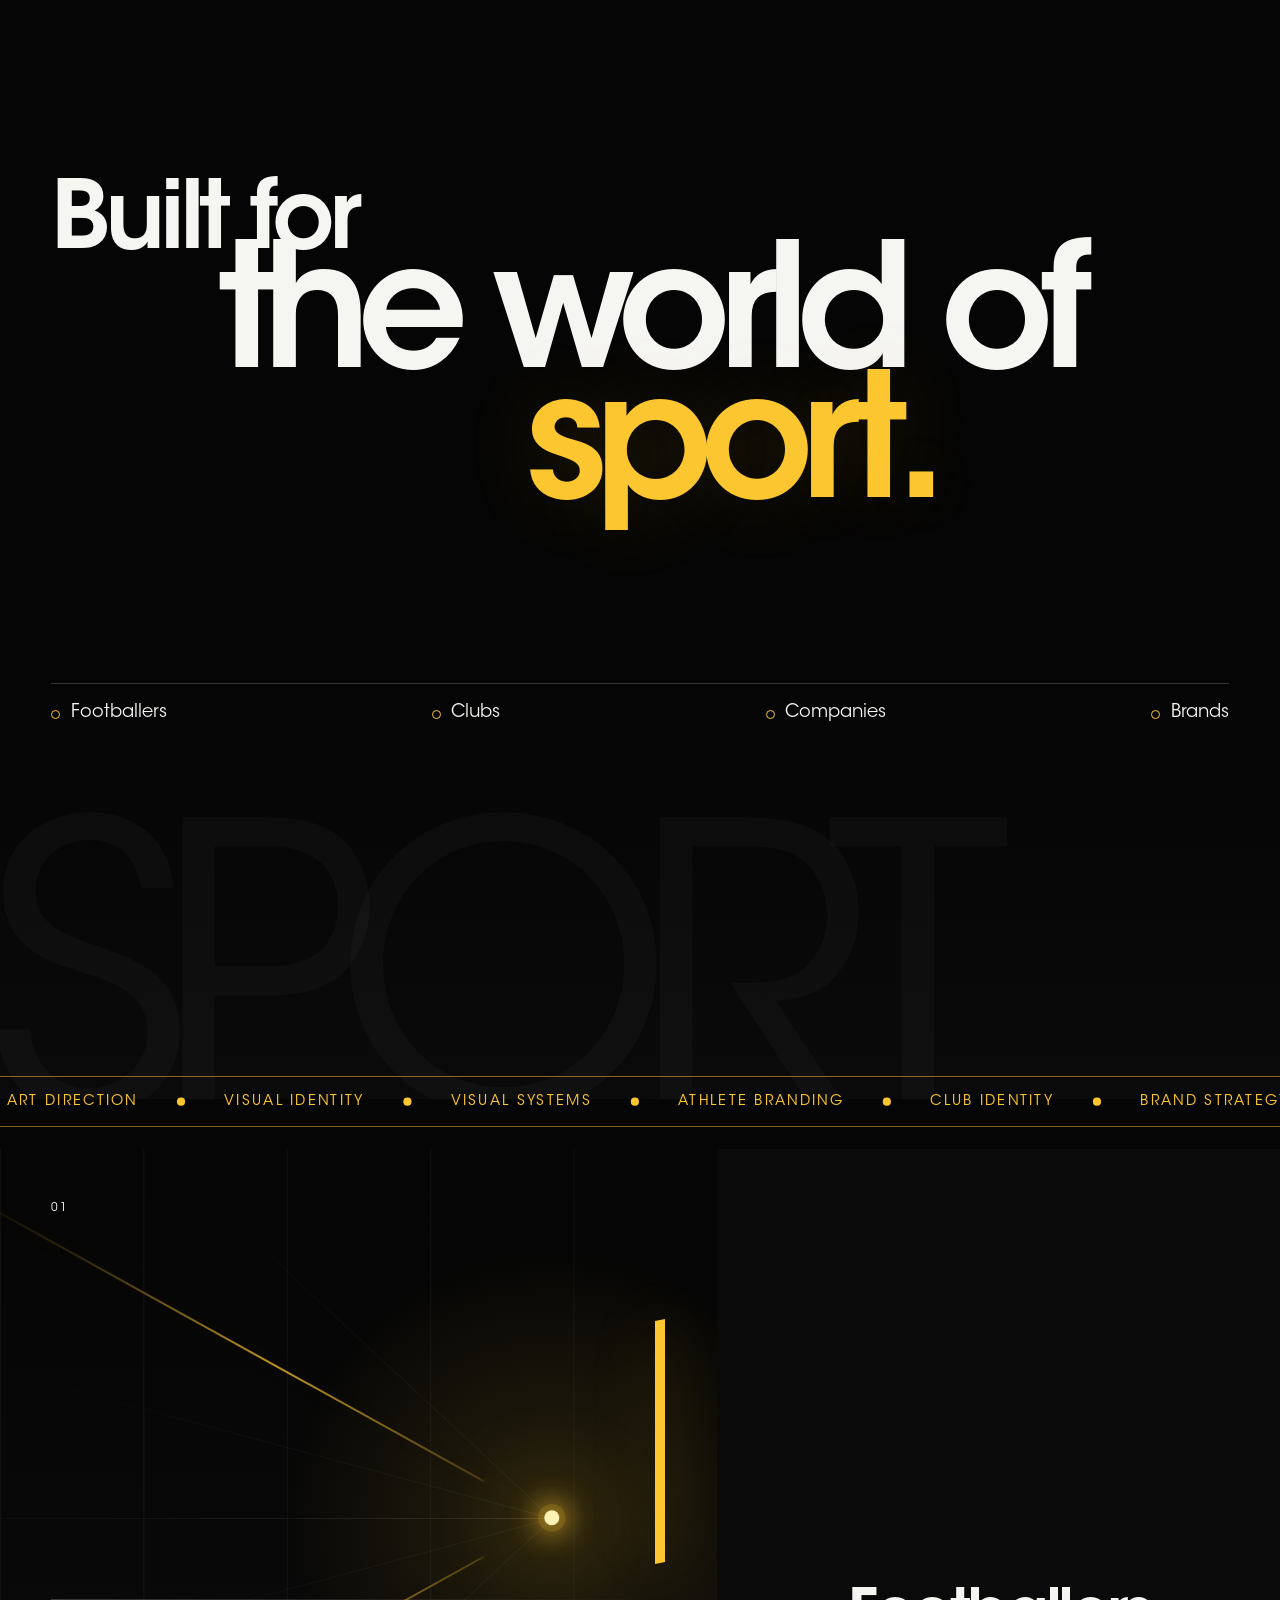
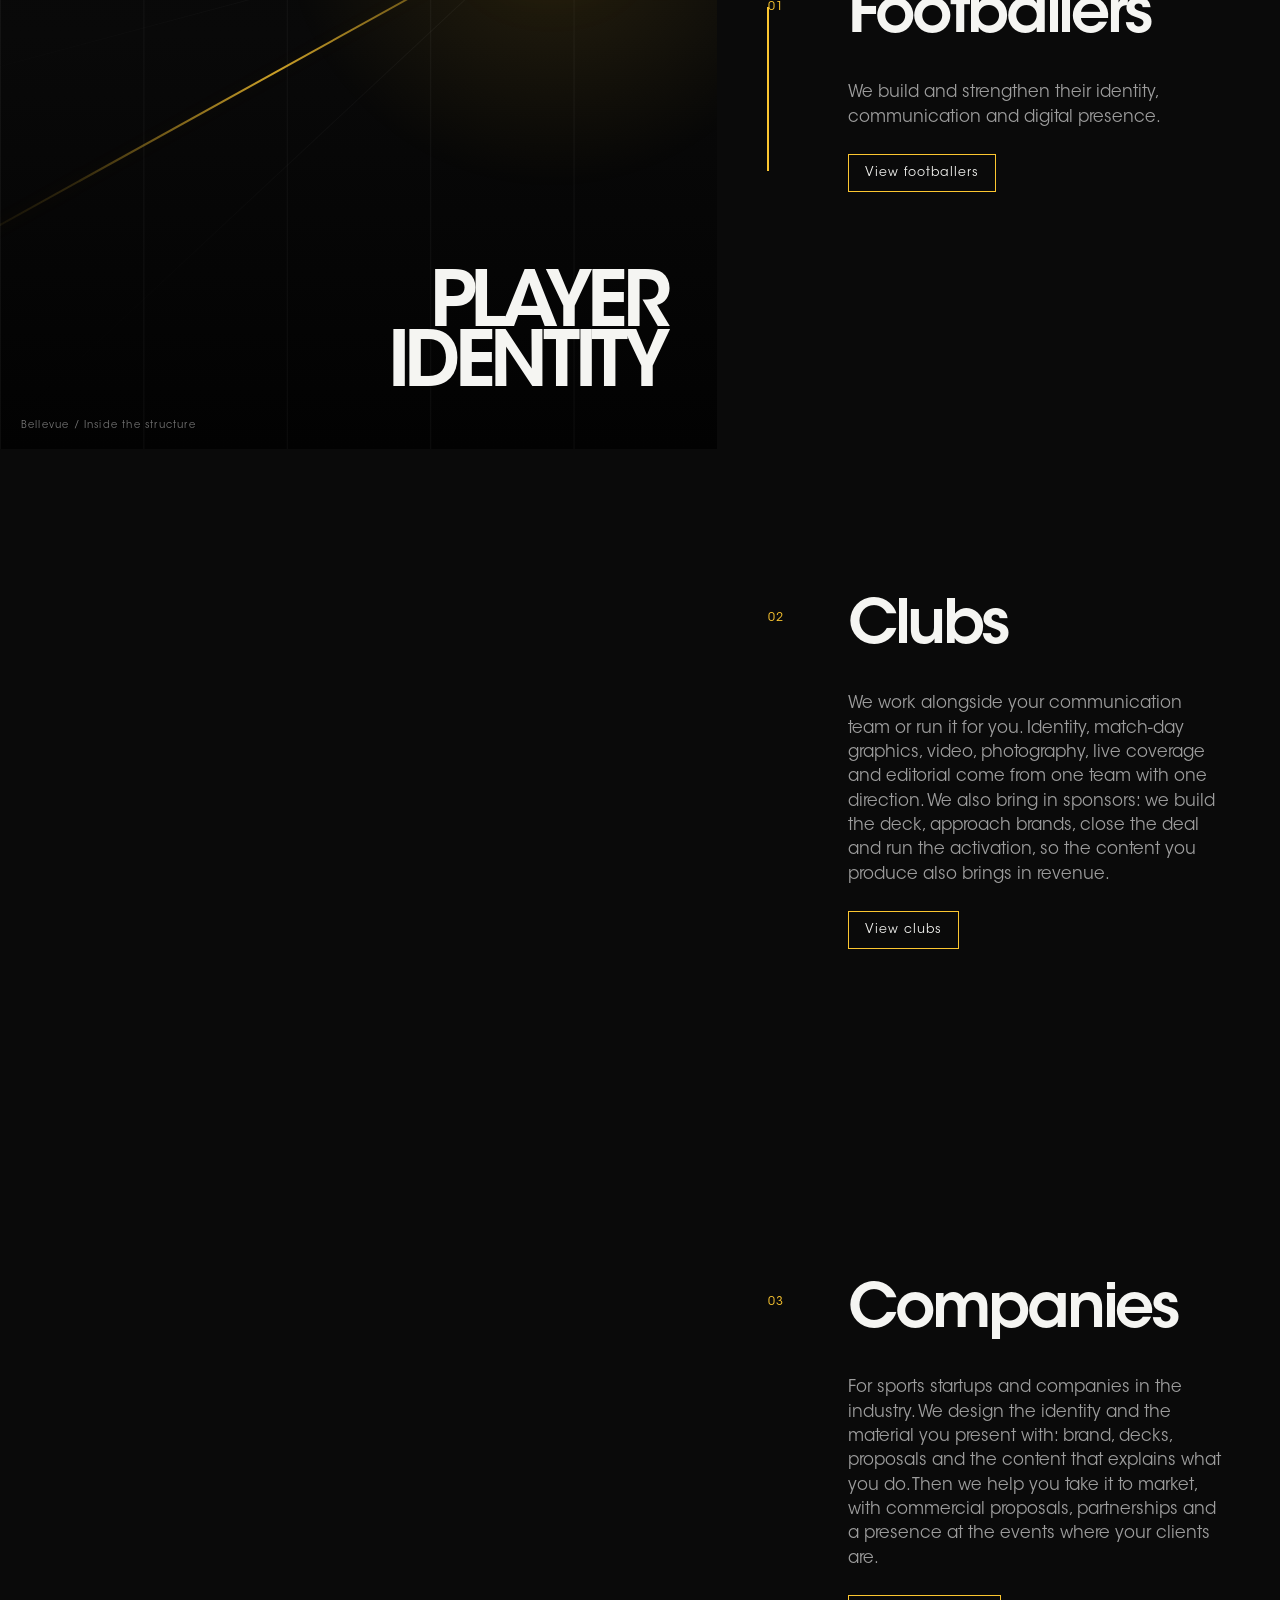
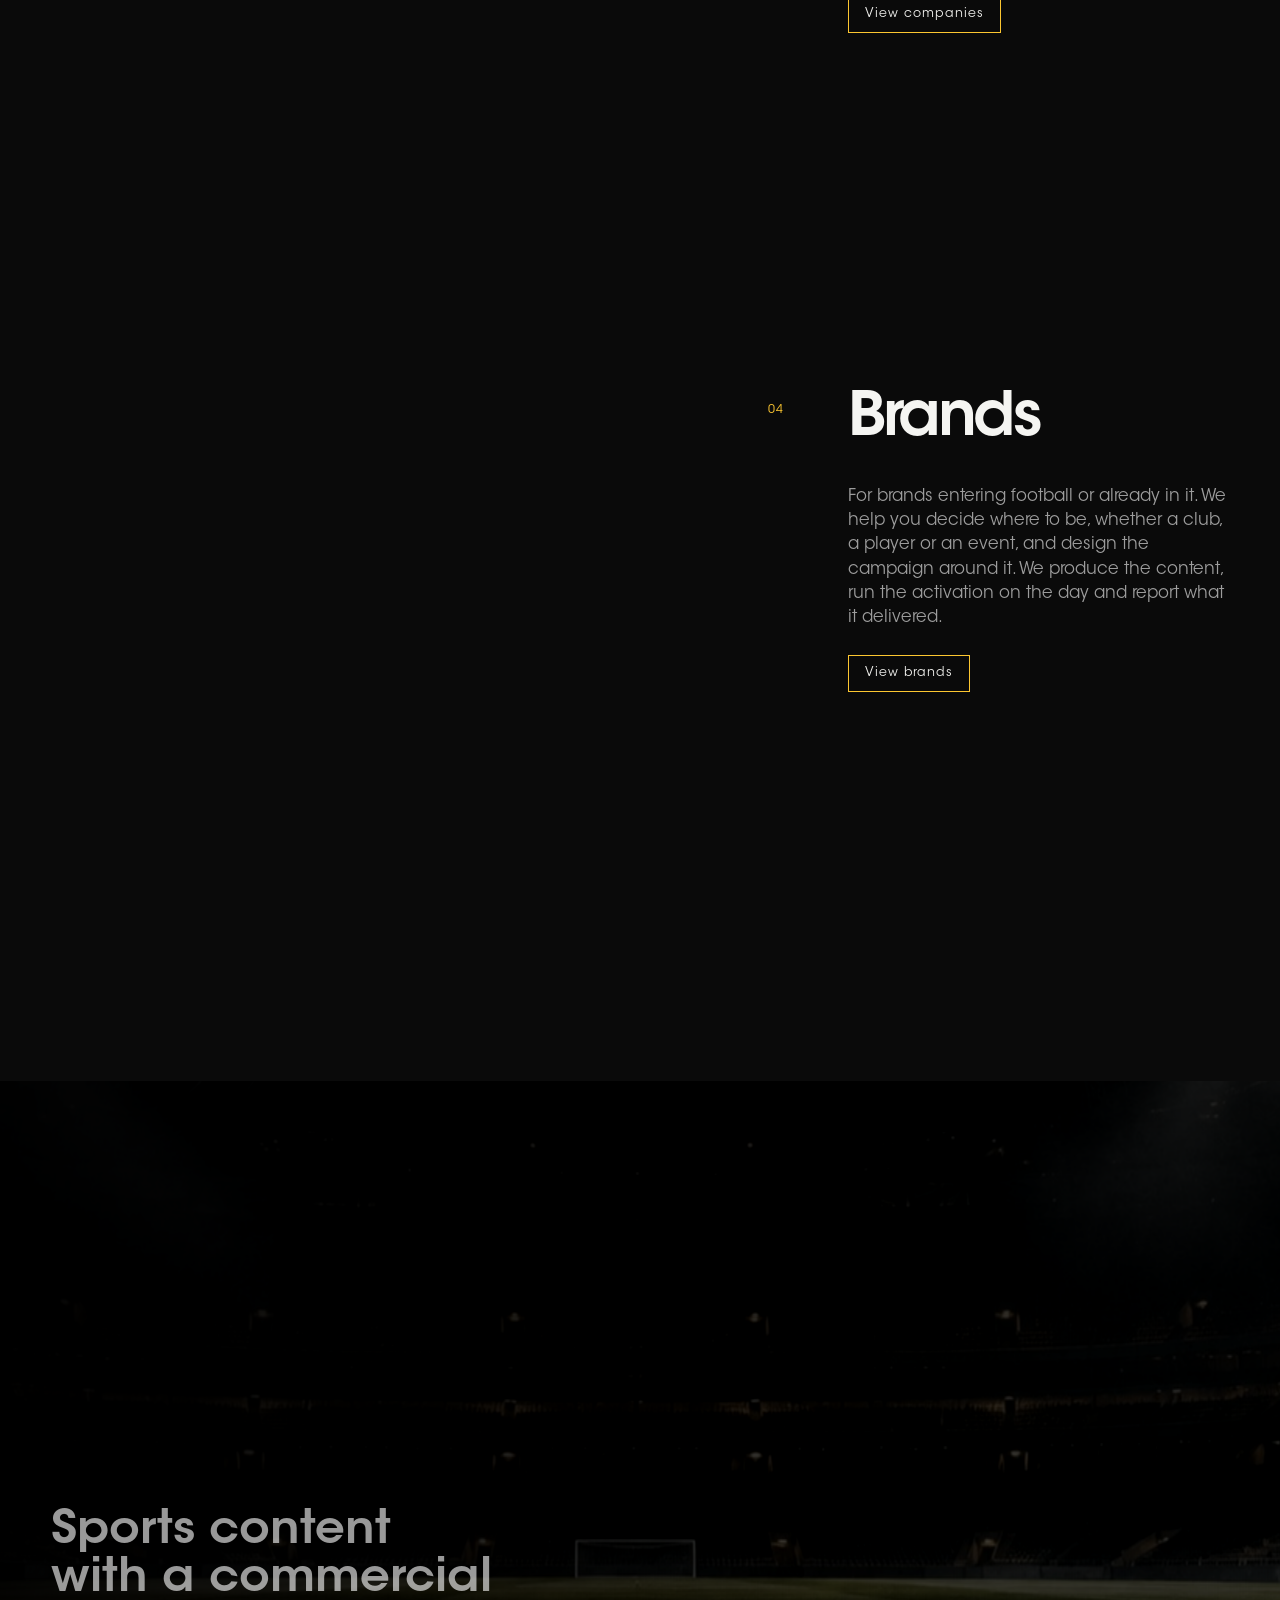
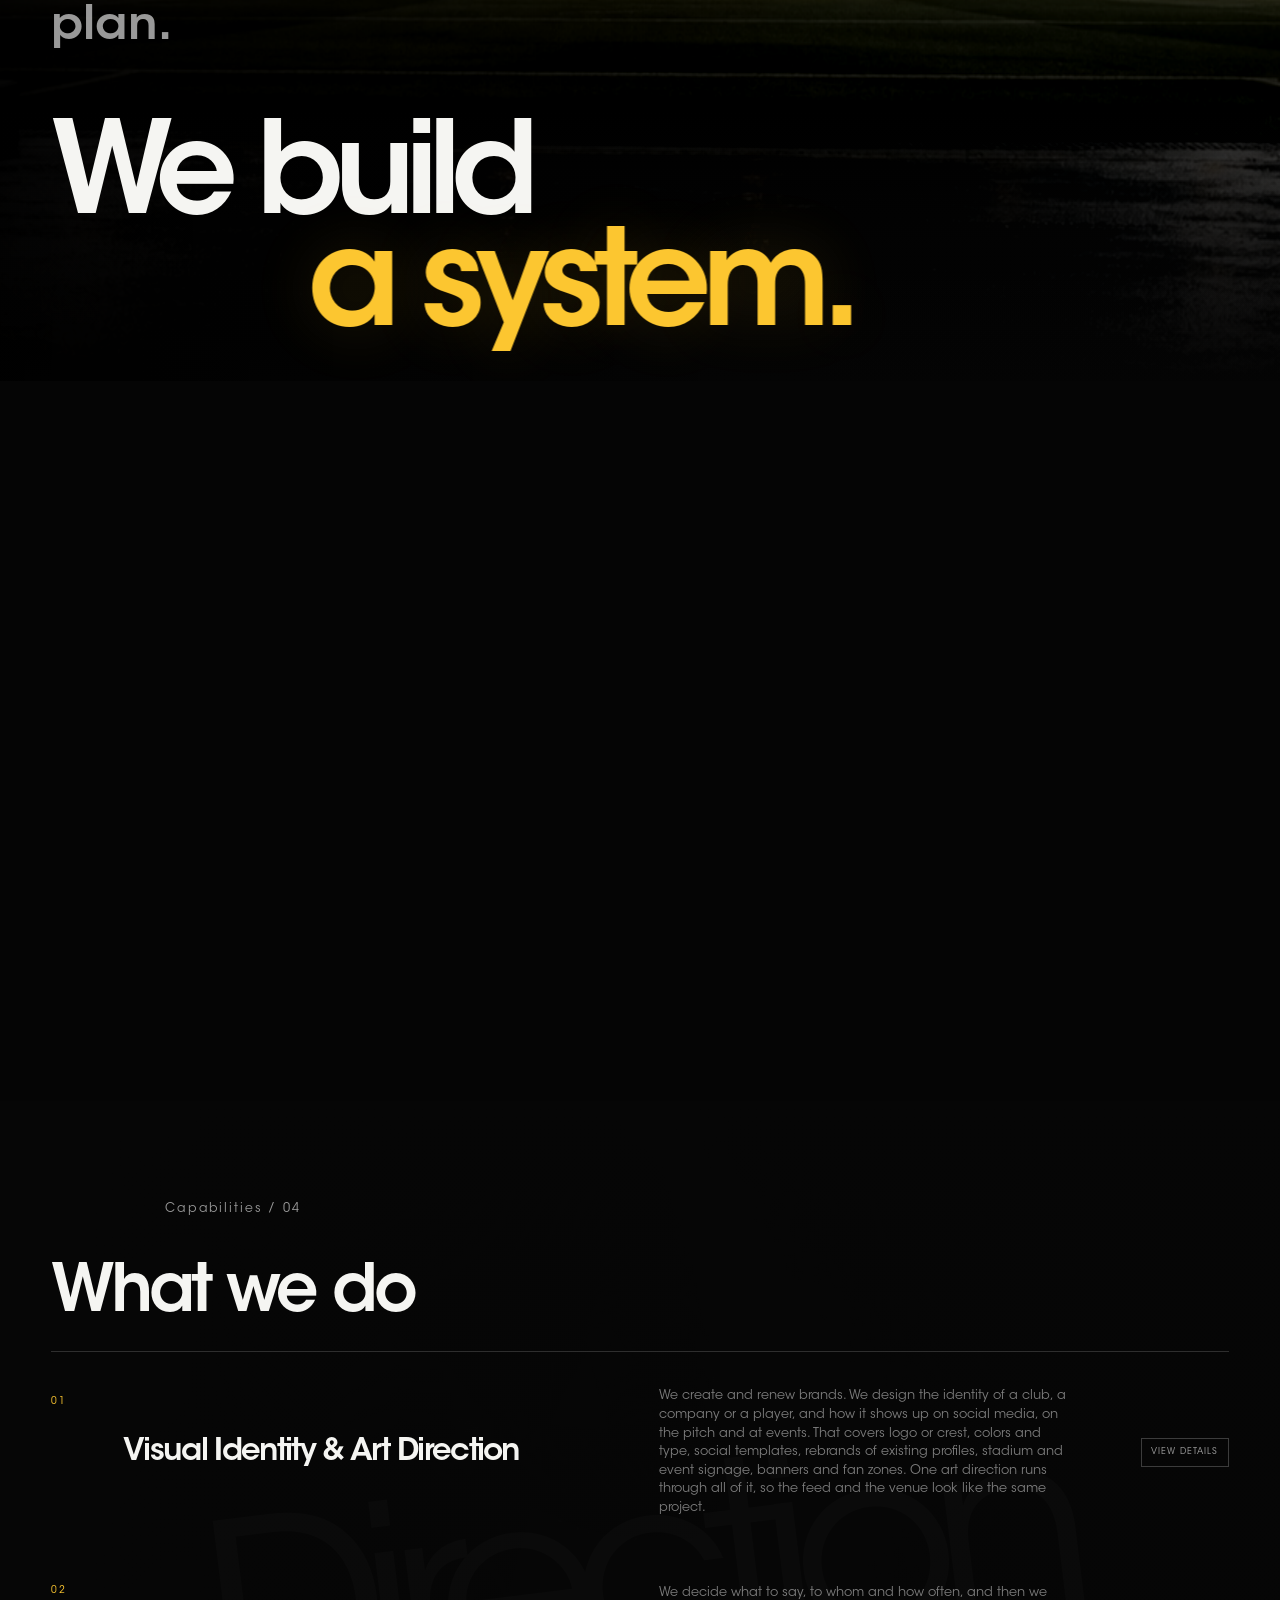
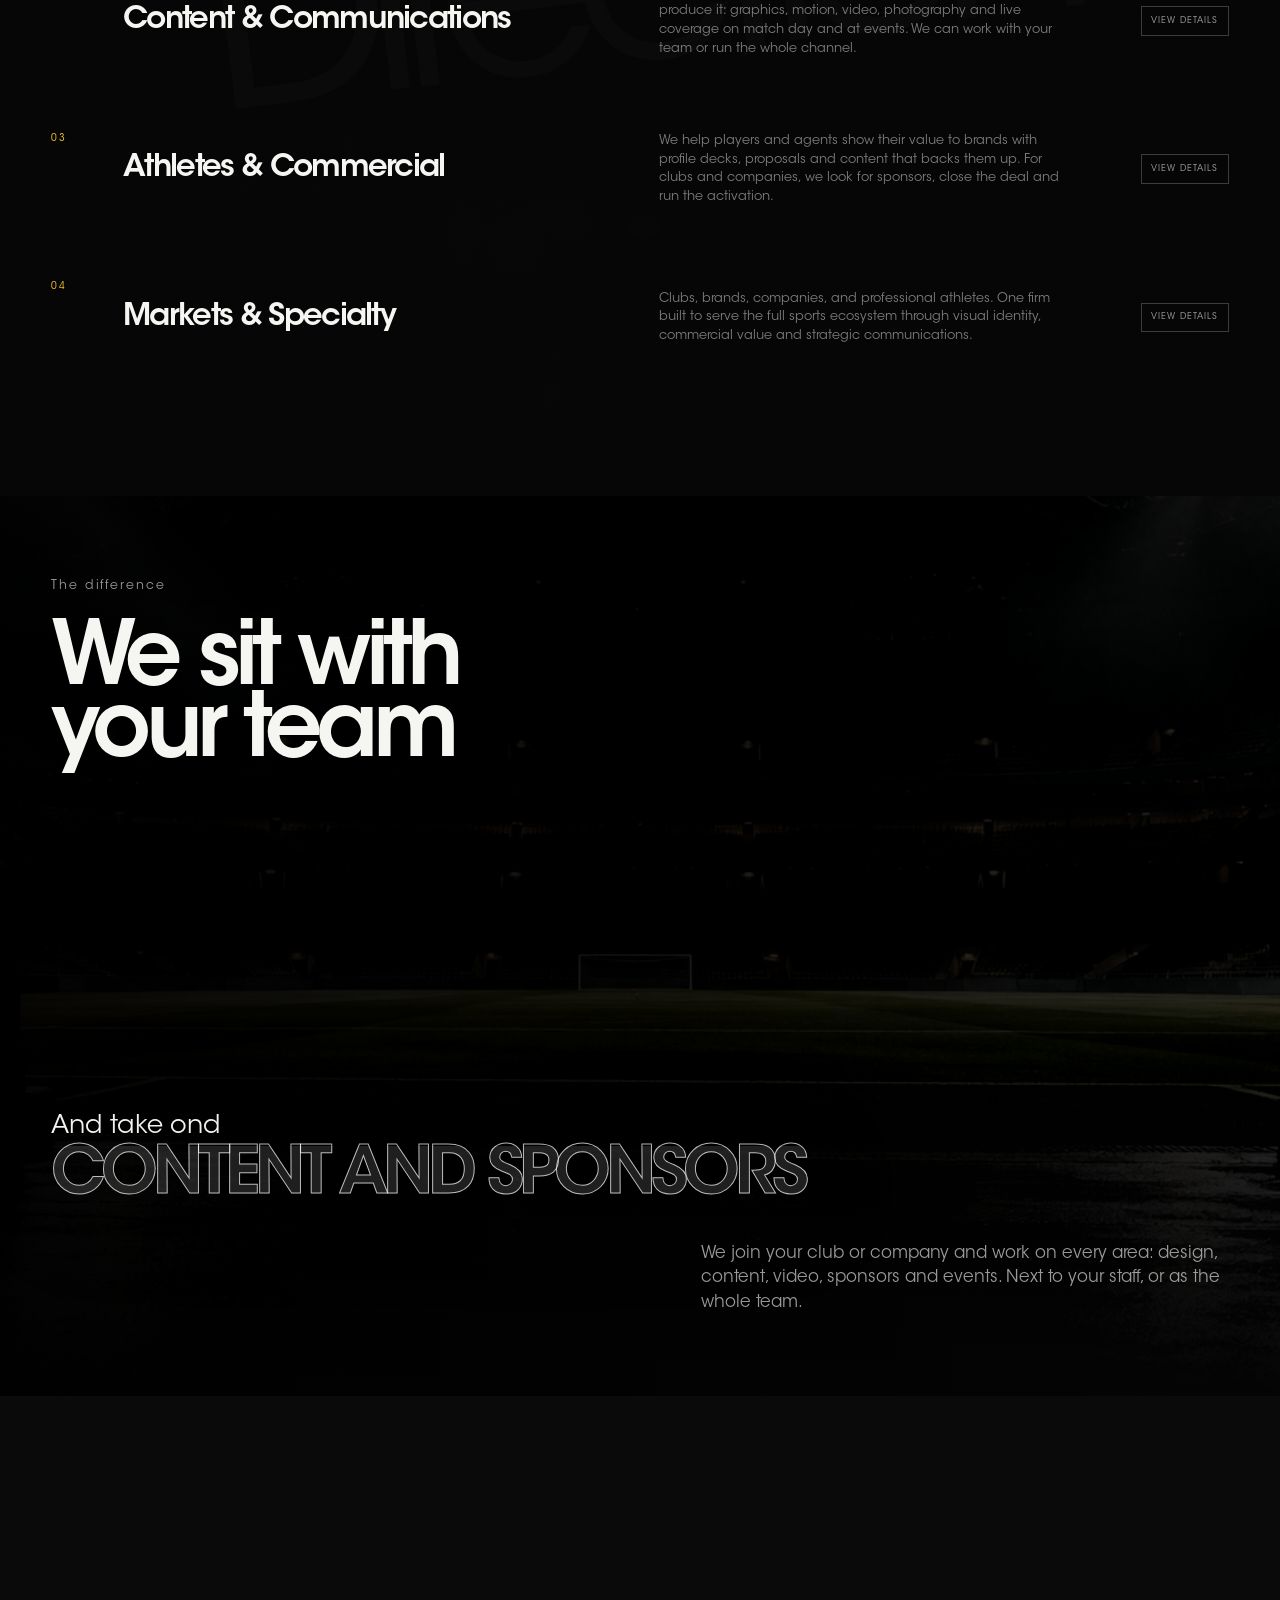
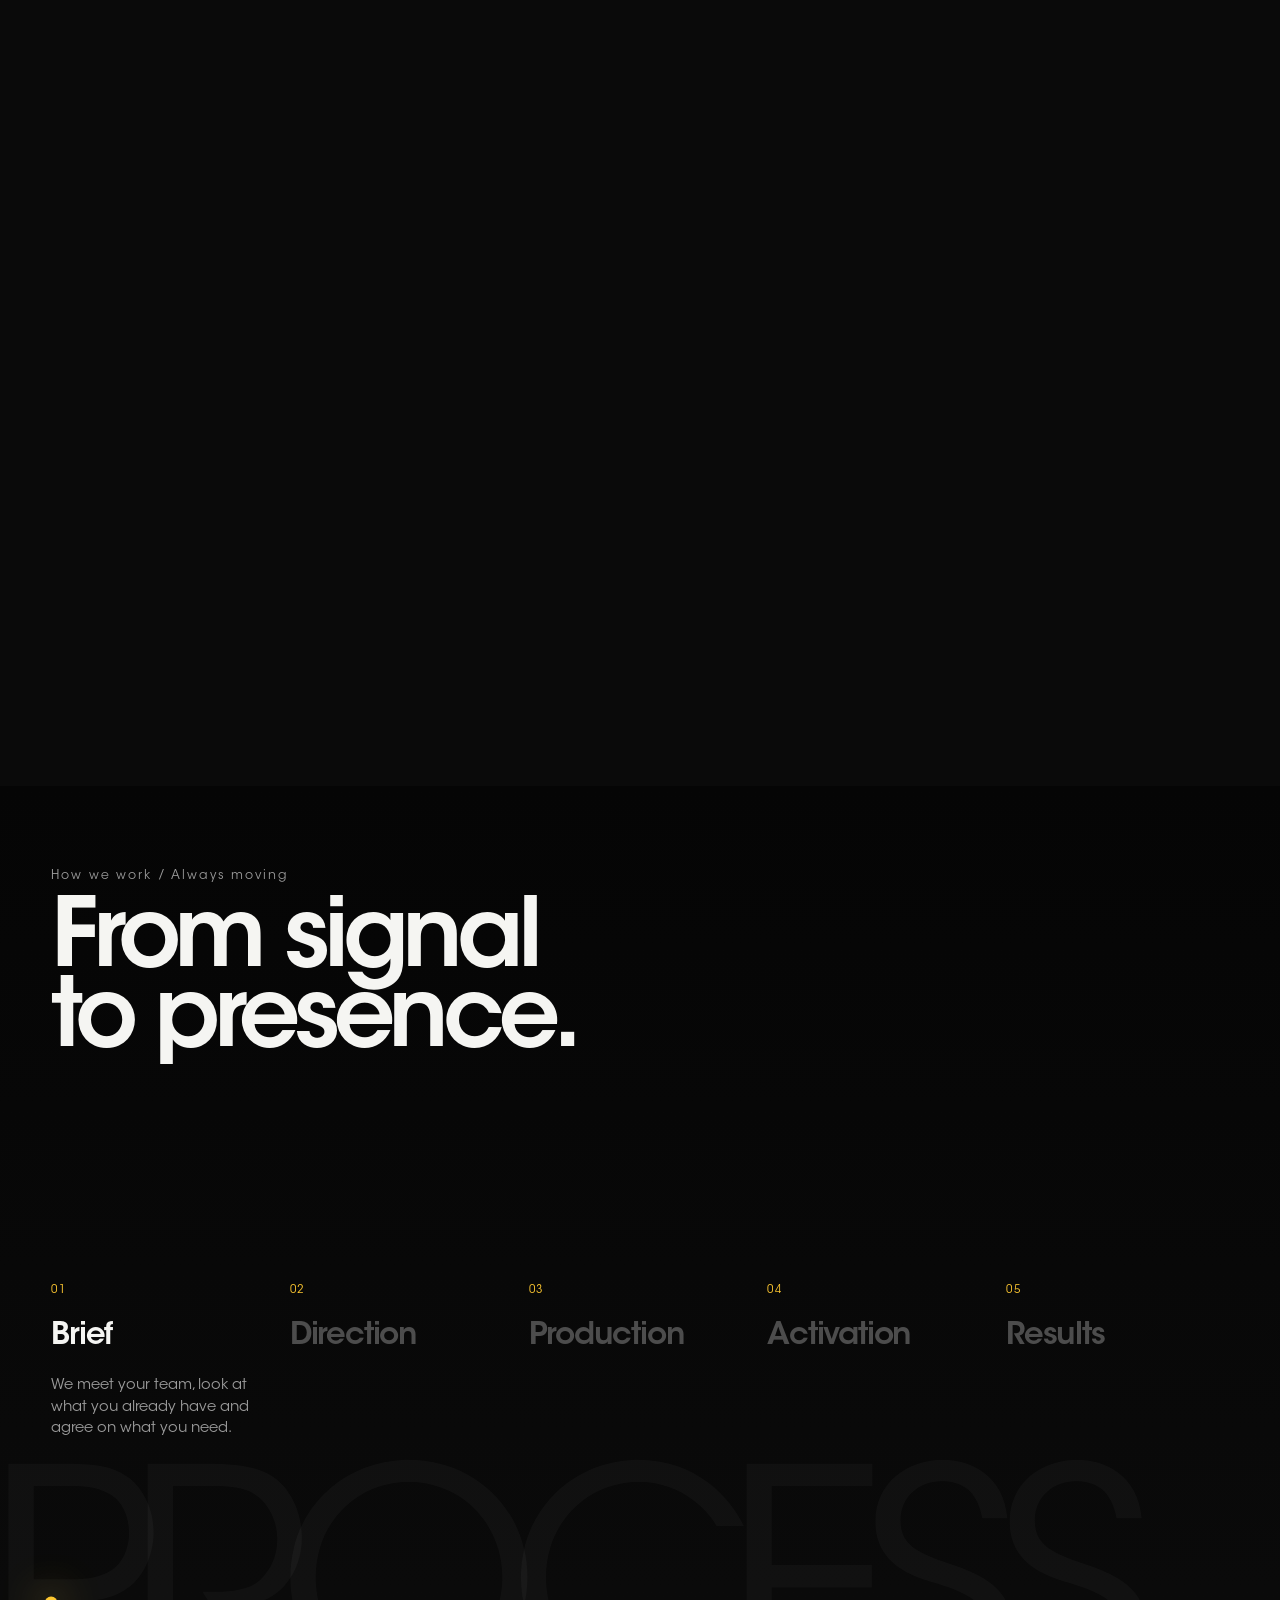
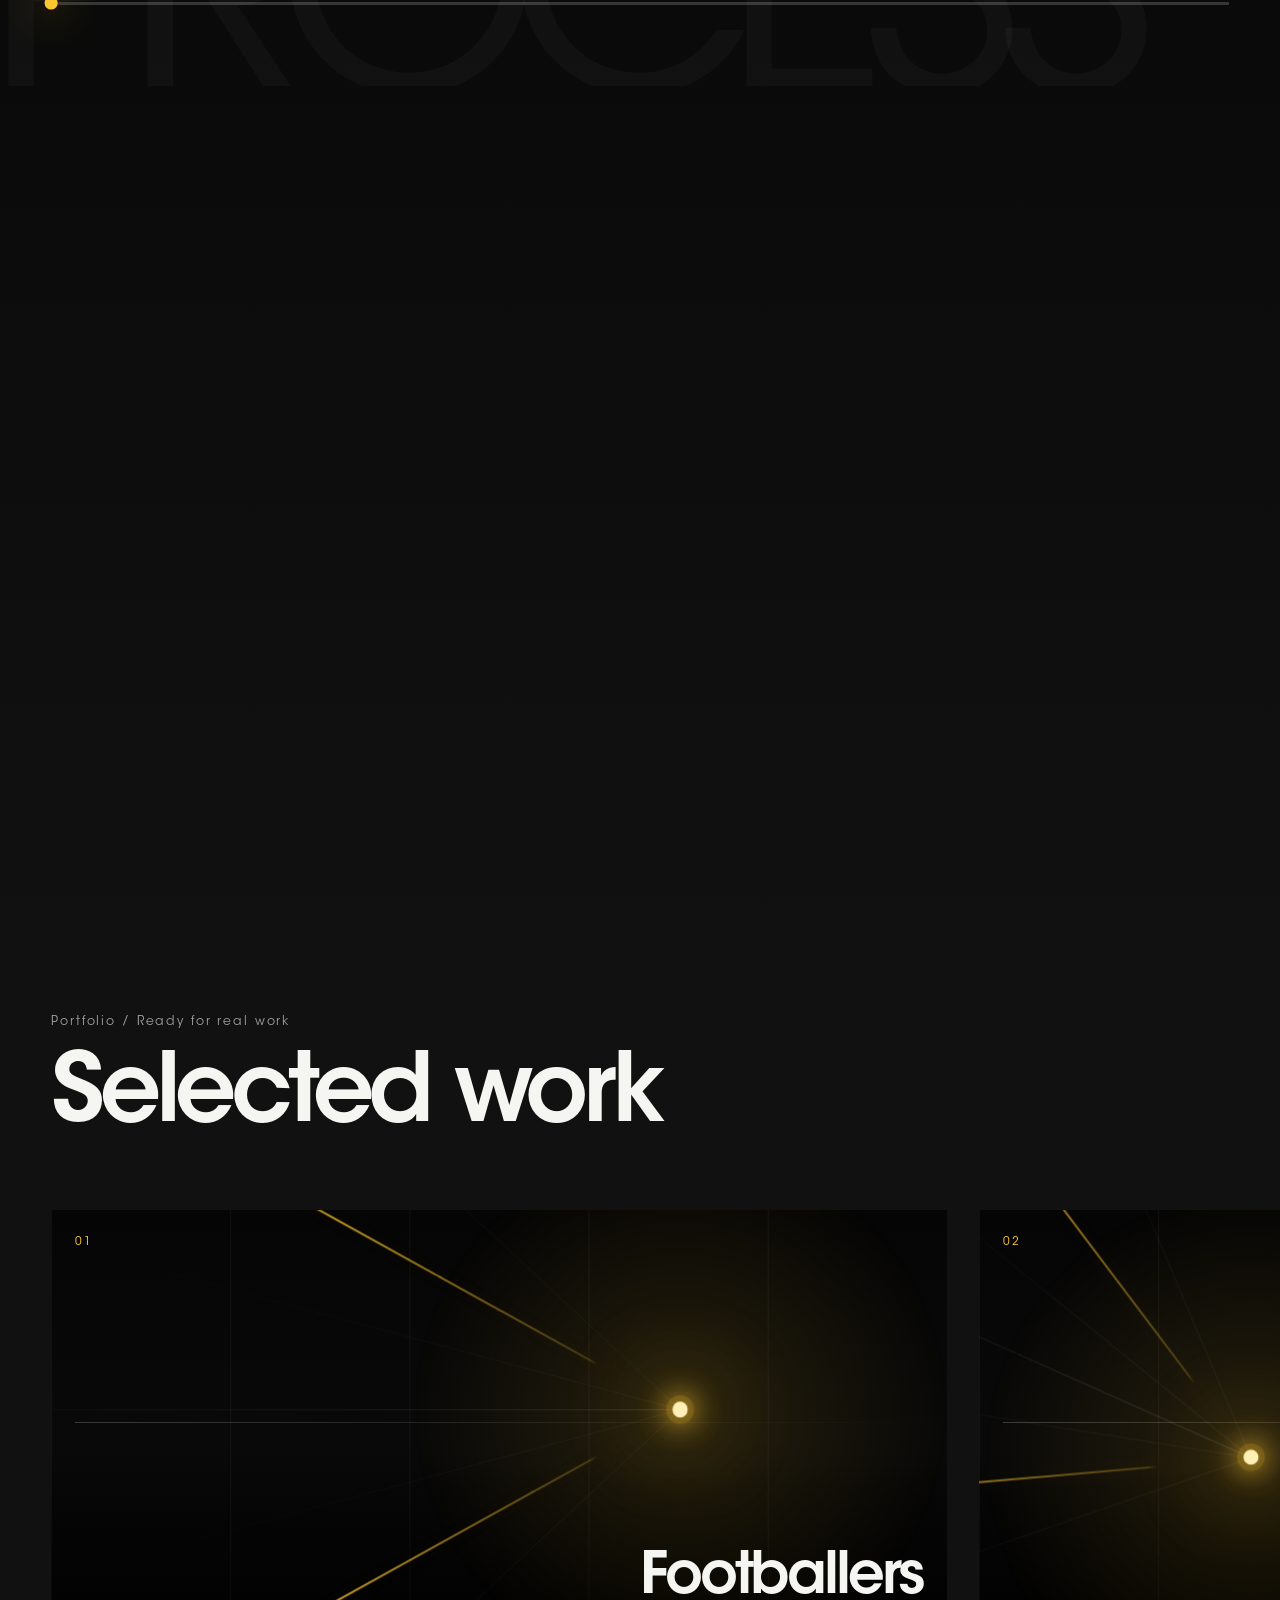
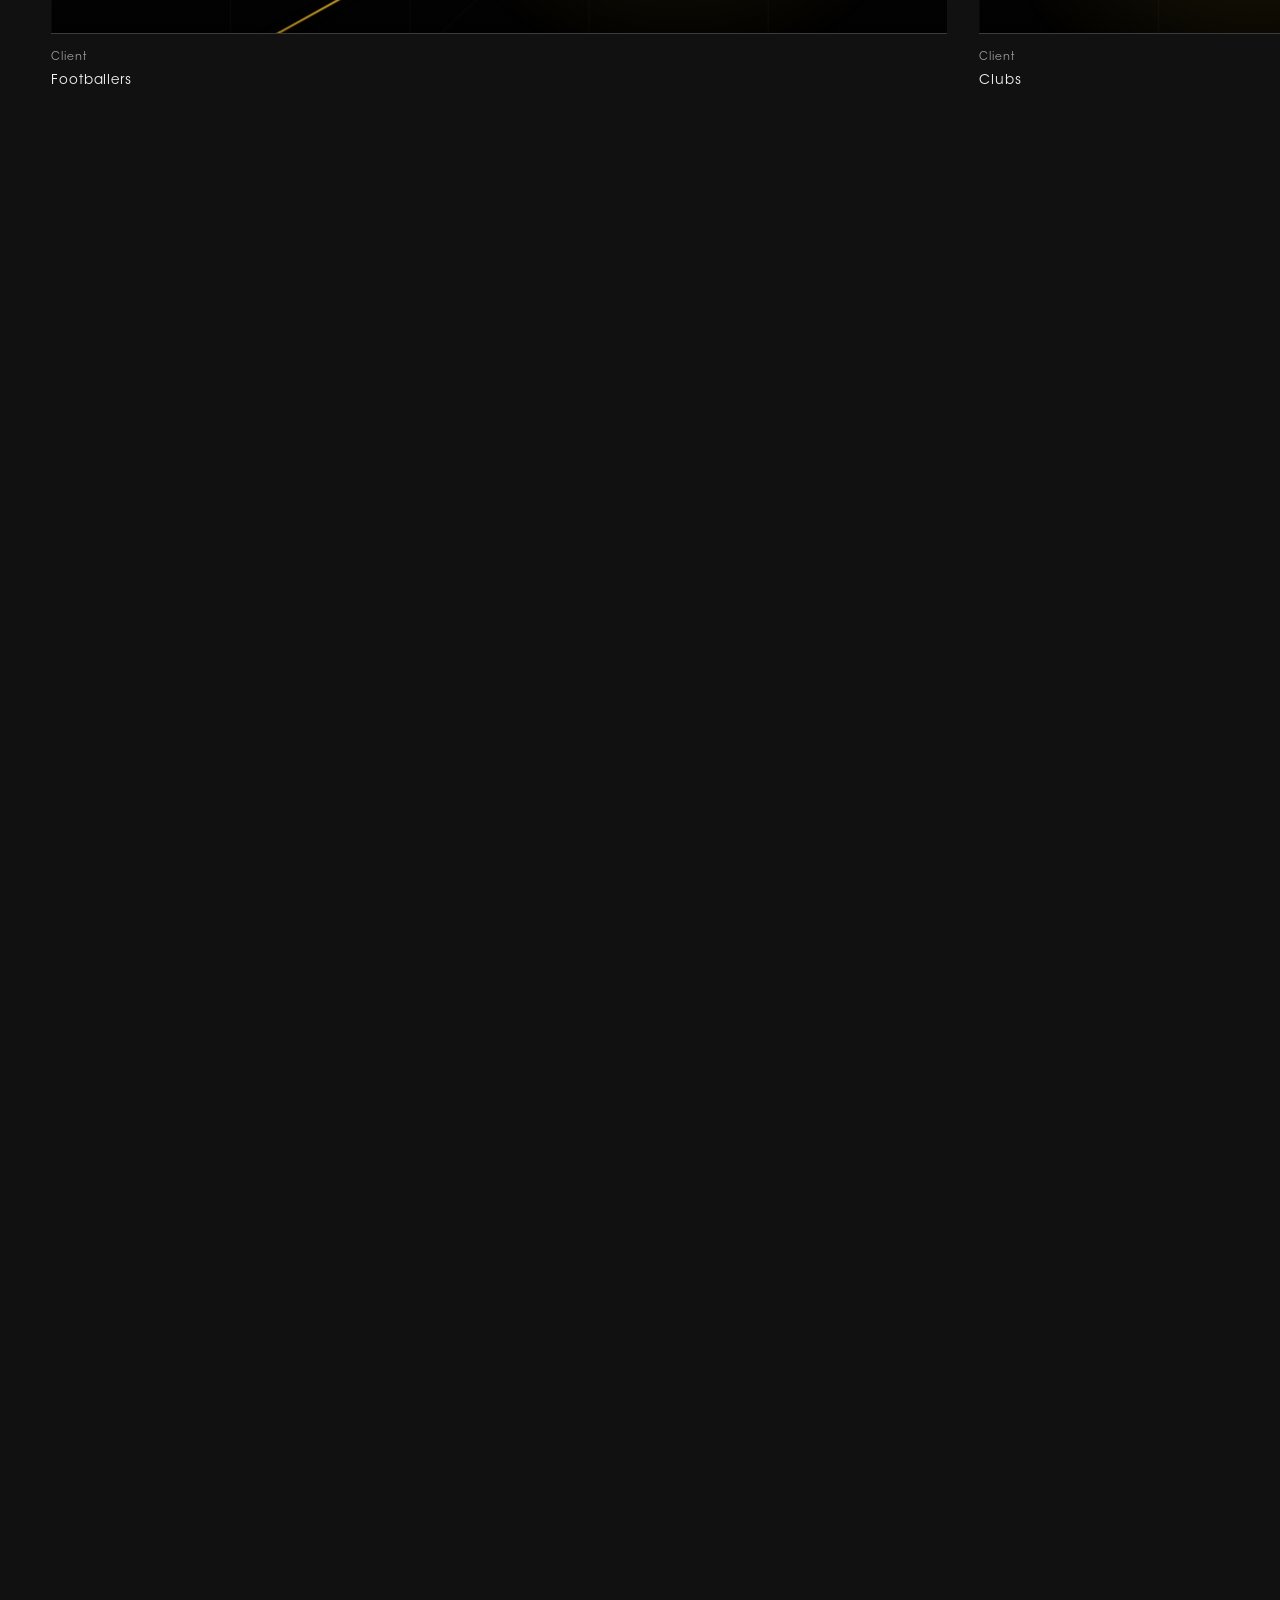
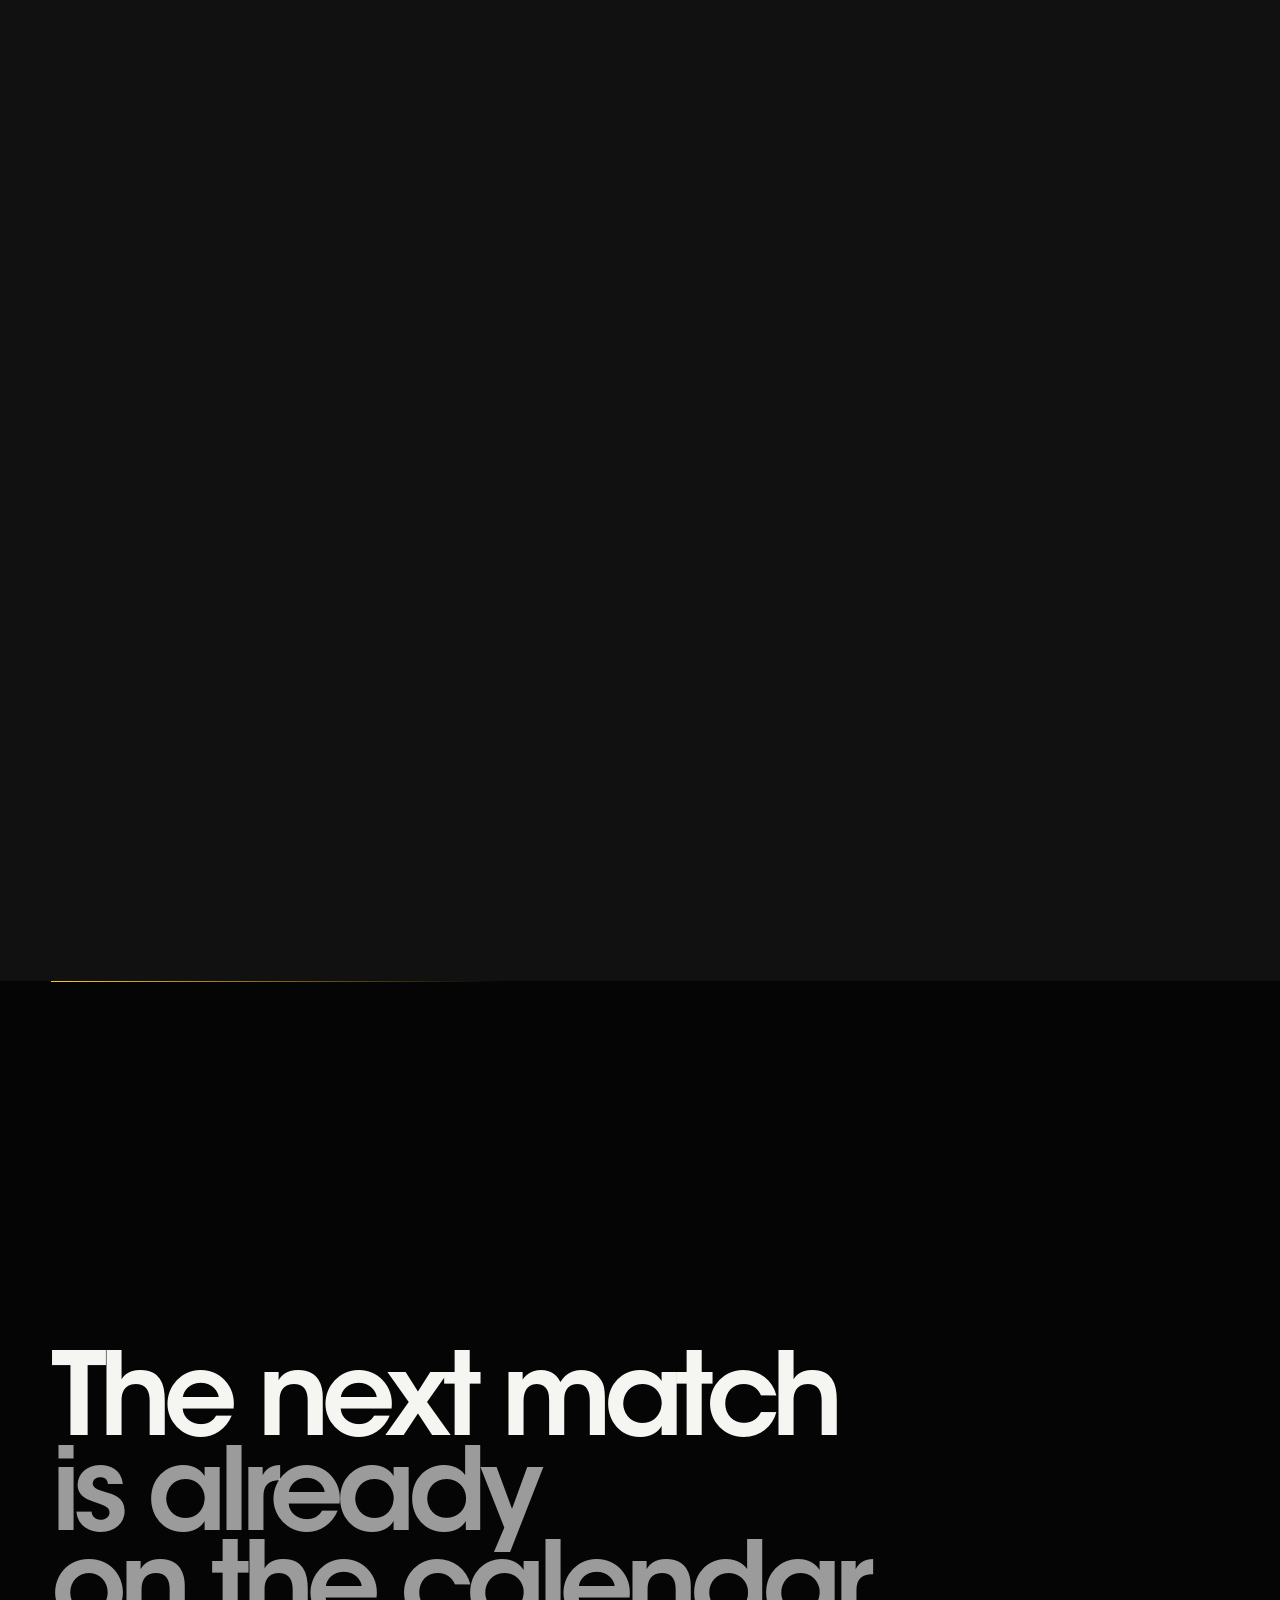
==== commit 6af0ab56: "Match manifesto labels to final copy" ====
--- a/index.html
+++ b/index.html
@@ -140,7 +140,7 @@
 
       <section class="manifesto" aria-labelledby="manifesto-title">
         <div class="manifesto__lead"><h2 id="manifesto-title">The next match<br /><span>is already<br />on the calendar.</span></h2></div>
-        <div class="manifesto__words" aria-label="Design · Content · Sponsors · Events"><span>Design ·</span><span>Content ·</span><span>Sponsors ·</span><span class="gold">Events</span></div>
+        <div class="manifesto__words" aria-label="DESIGN · CONTENT · SPONSORS · EVENTS"><span>DESIGN ·</span><span>CONTENT ·</span><span>SPONSORS ·</span><span class="gold">EVENTS</span></div>
       </section>
 
       <section class="final" id="contact" aria-labelledby="contact-title">
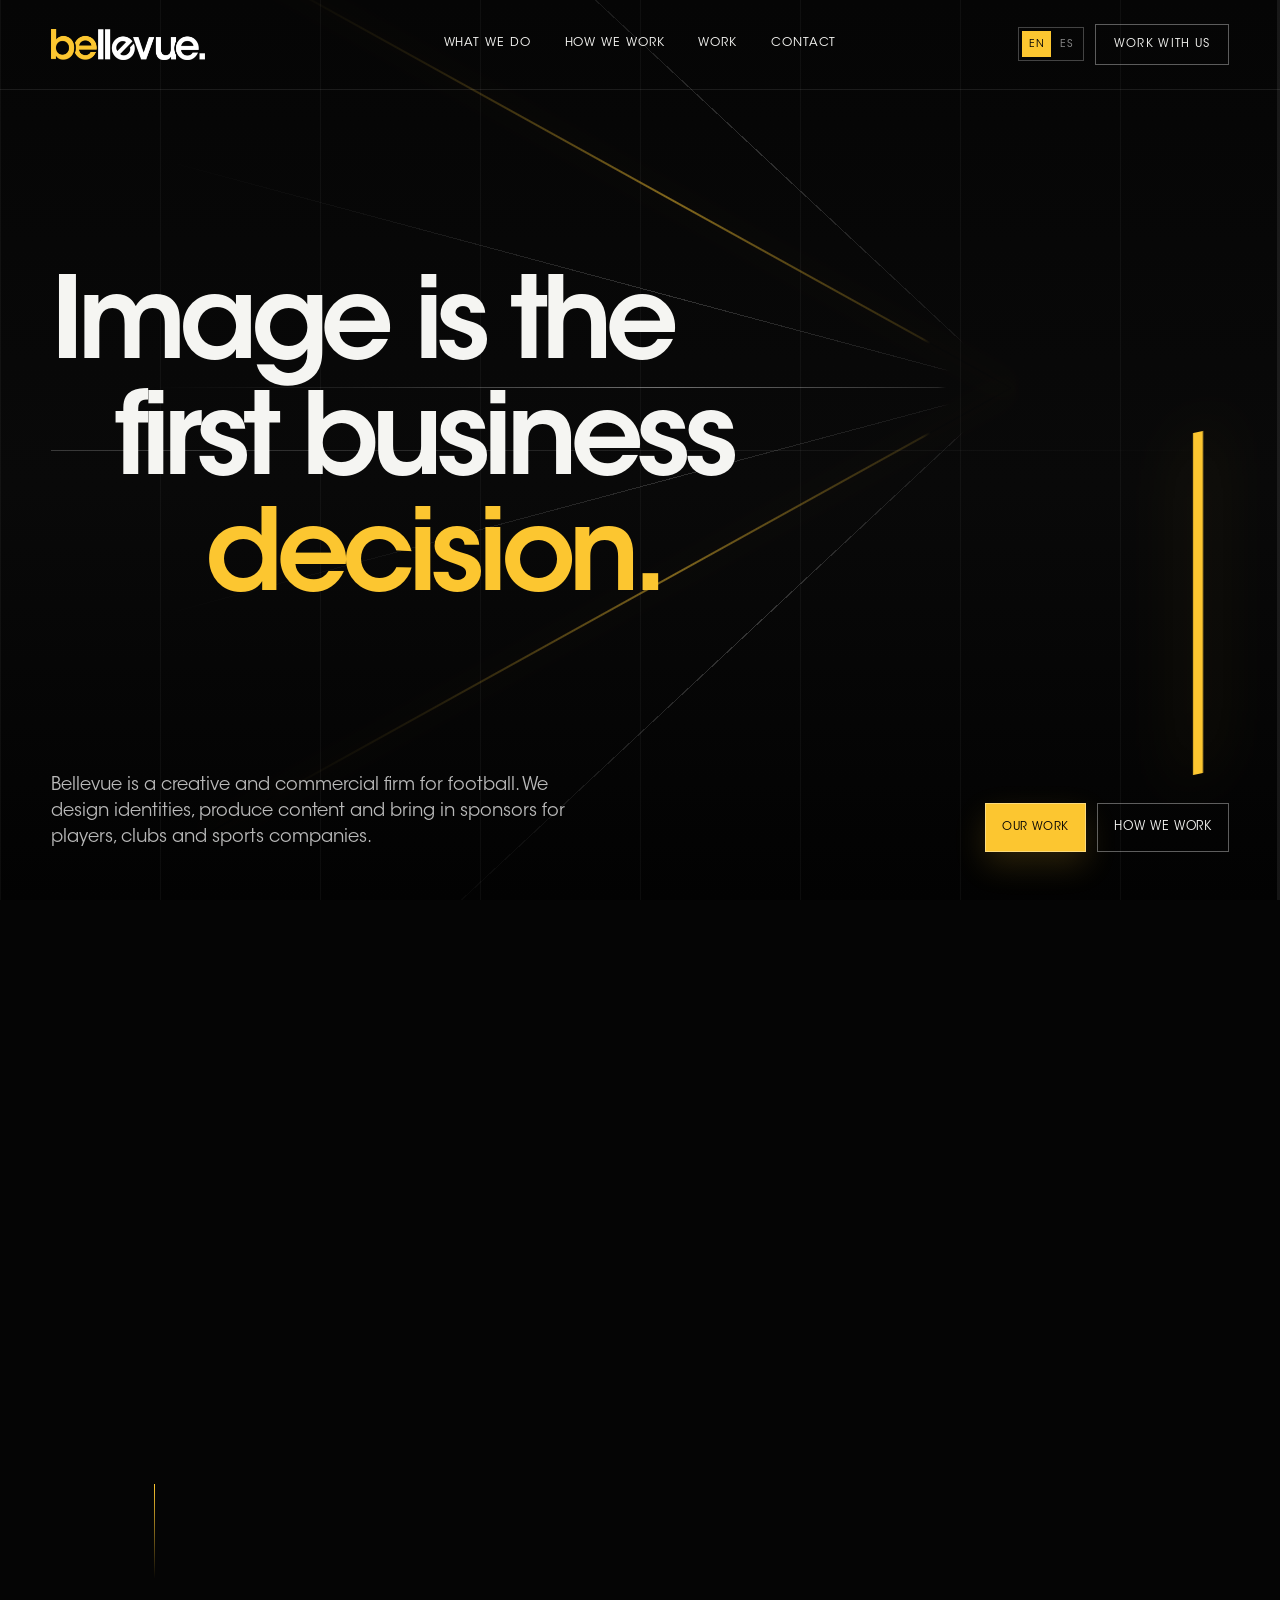
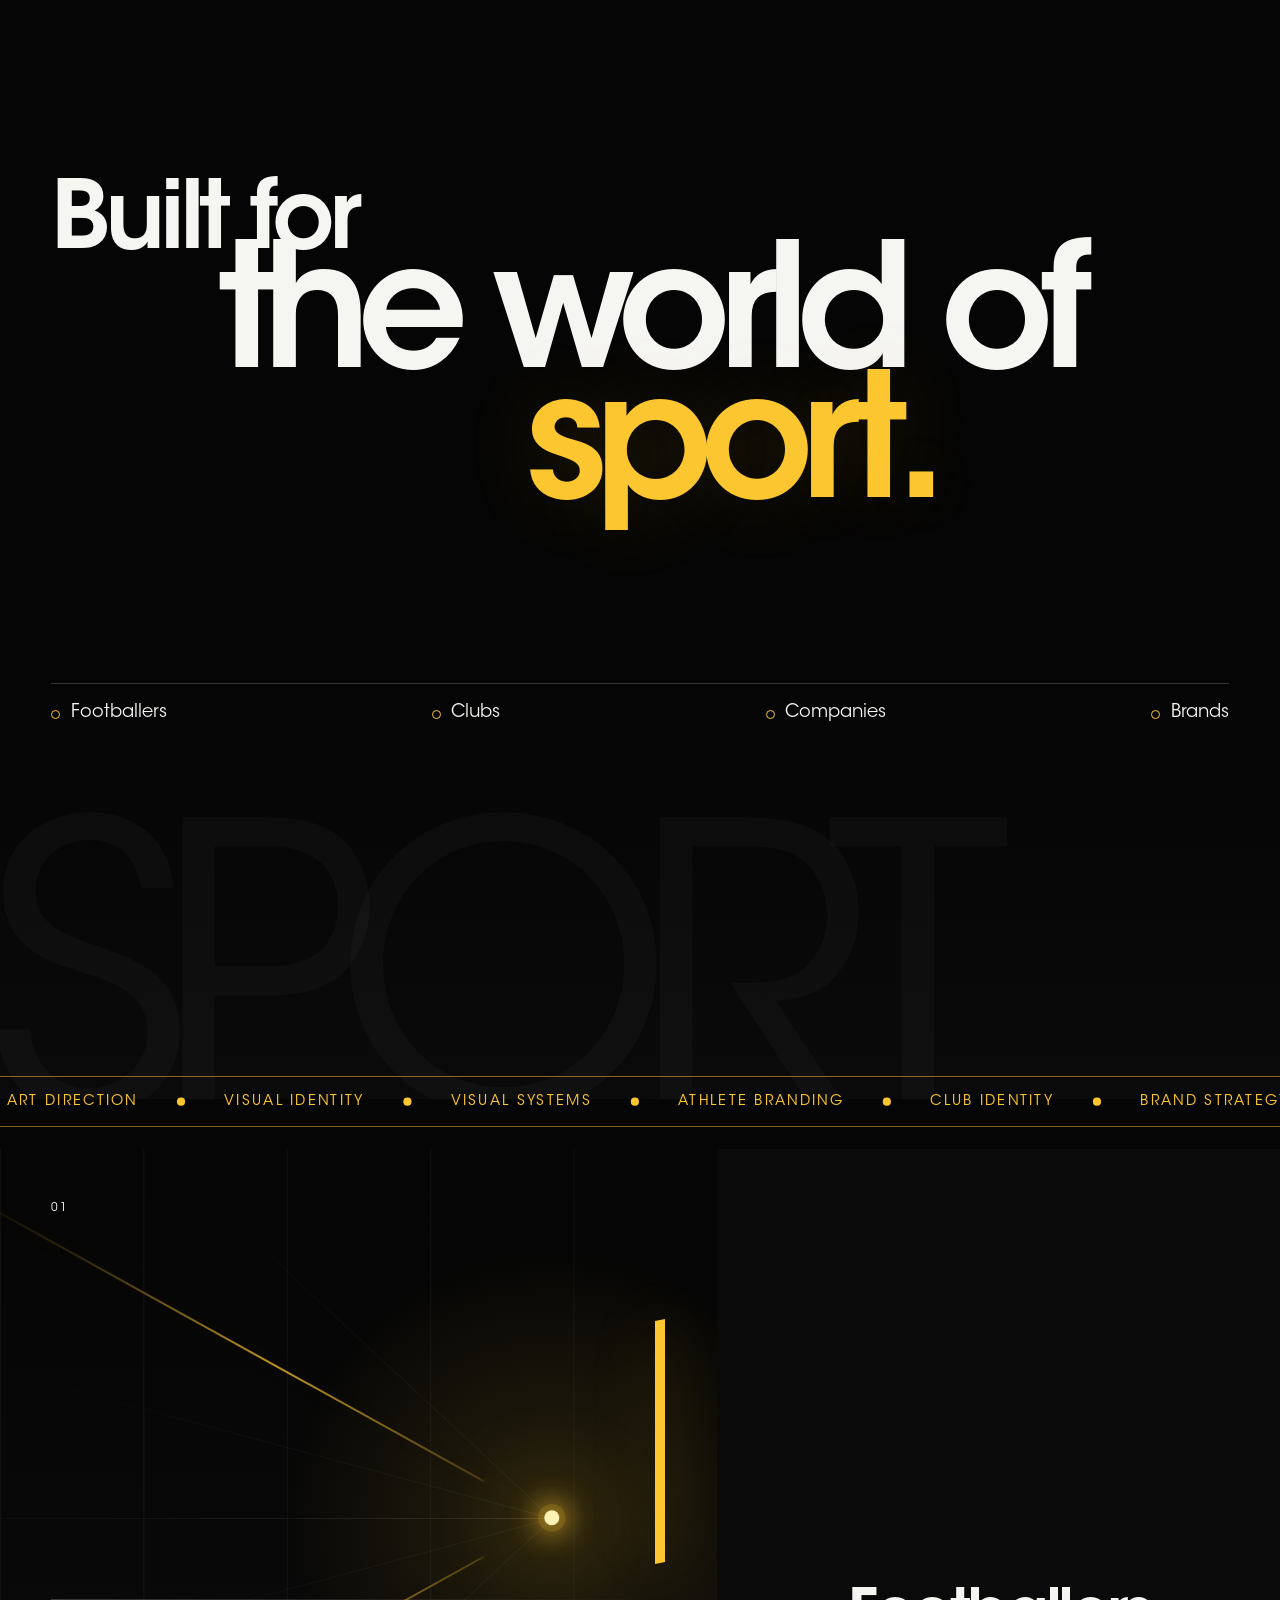
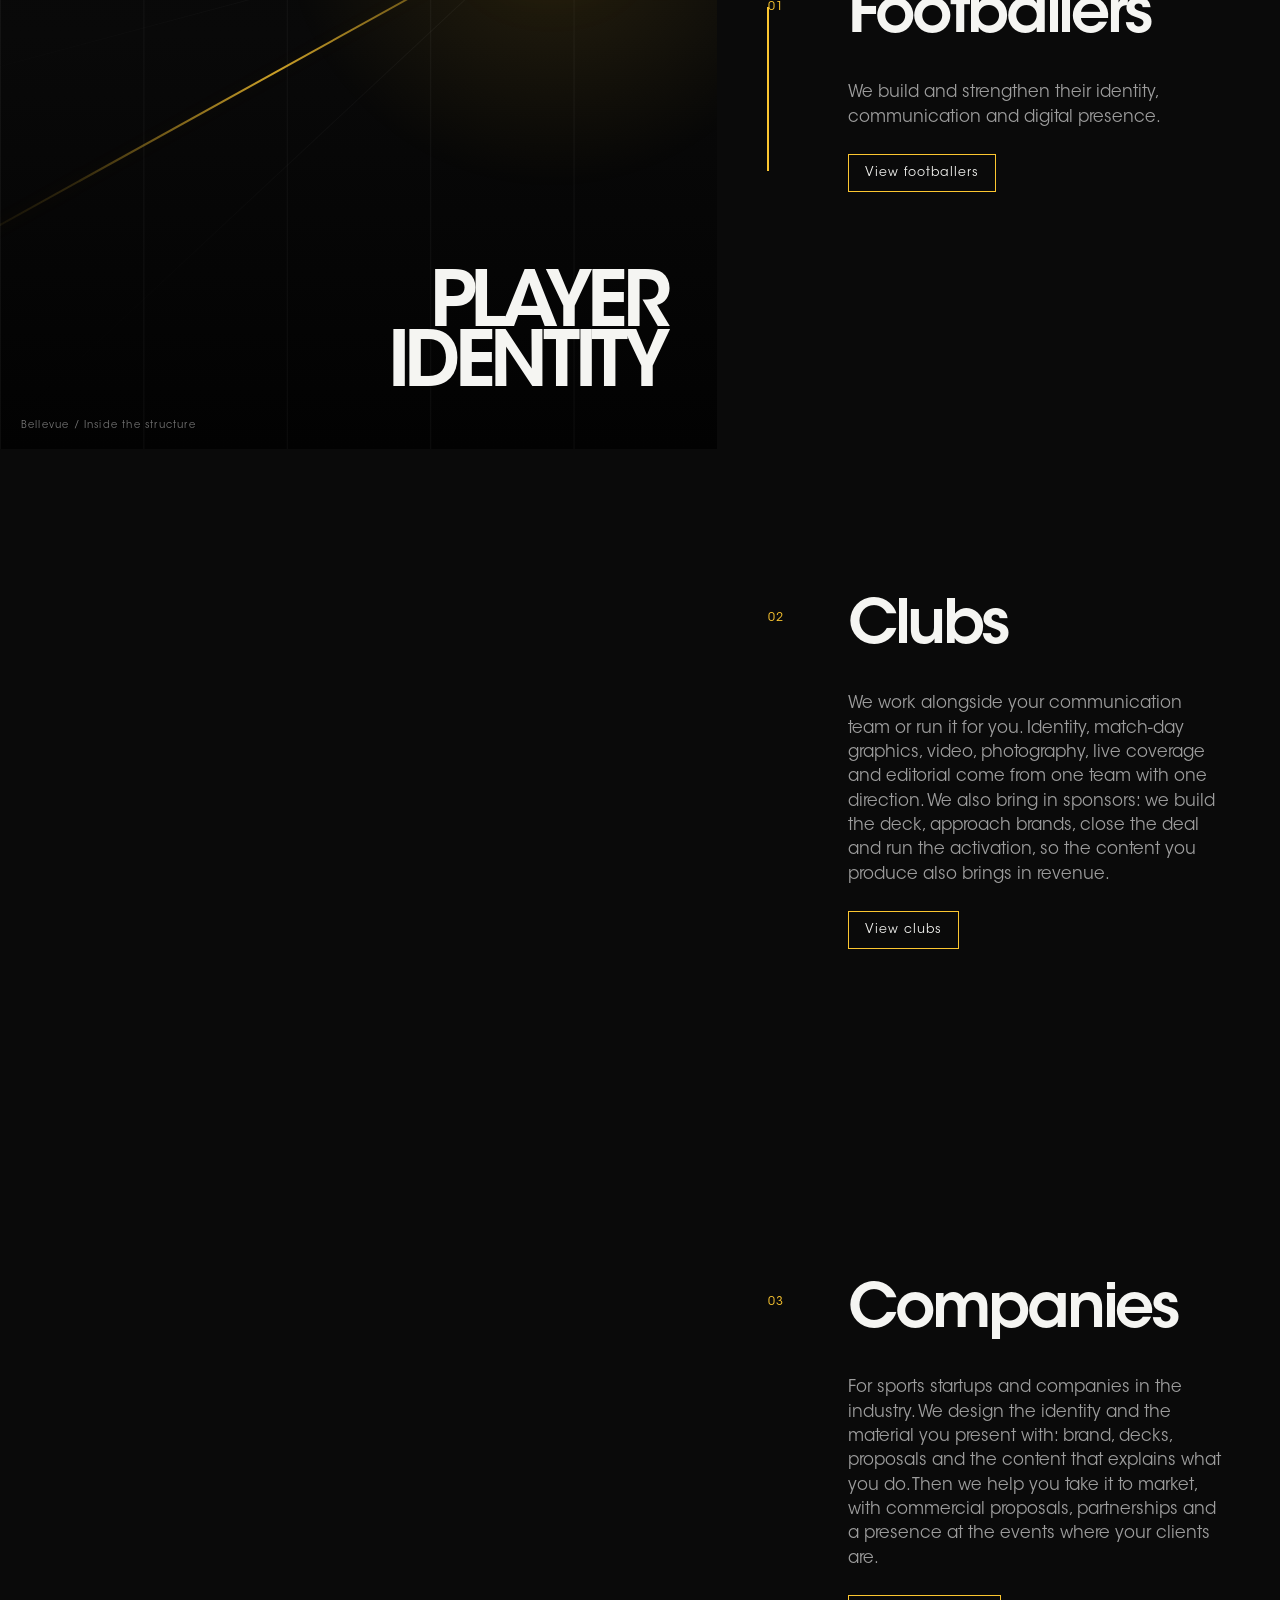
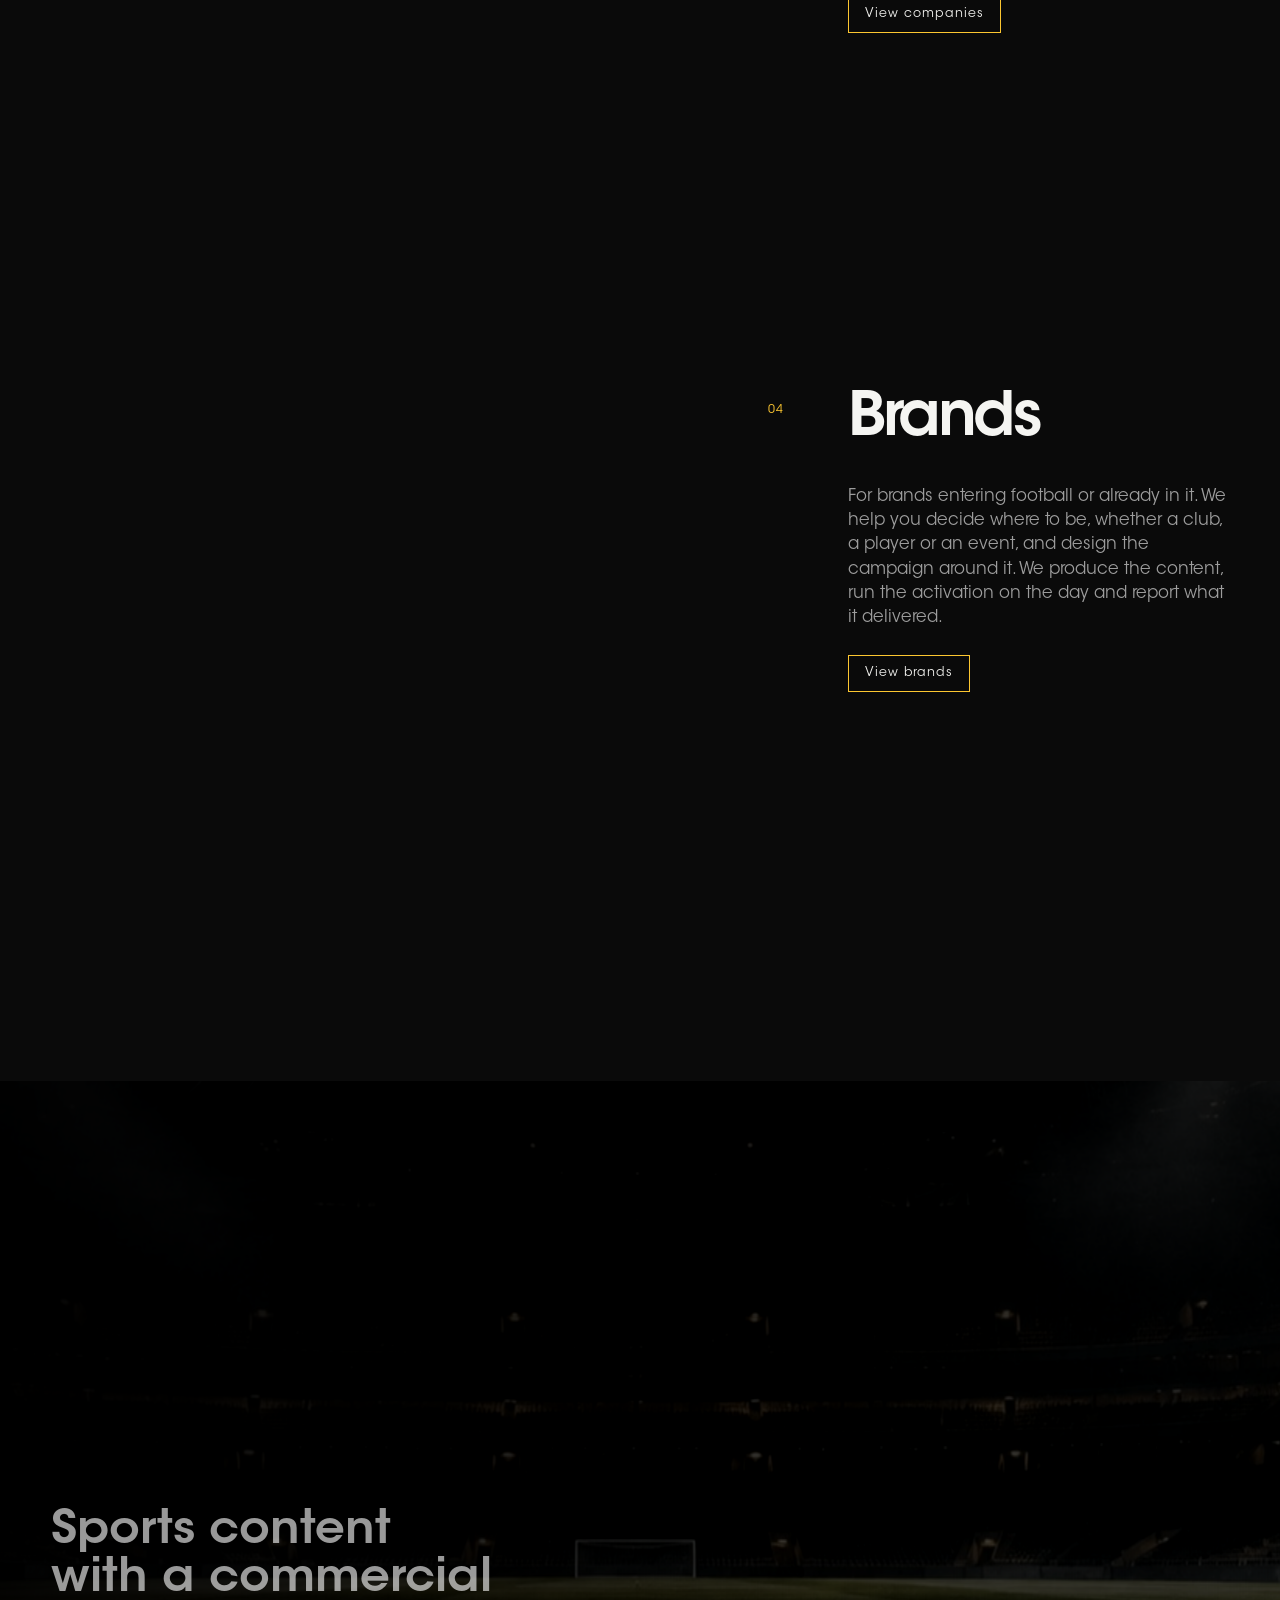
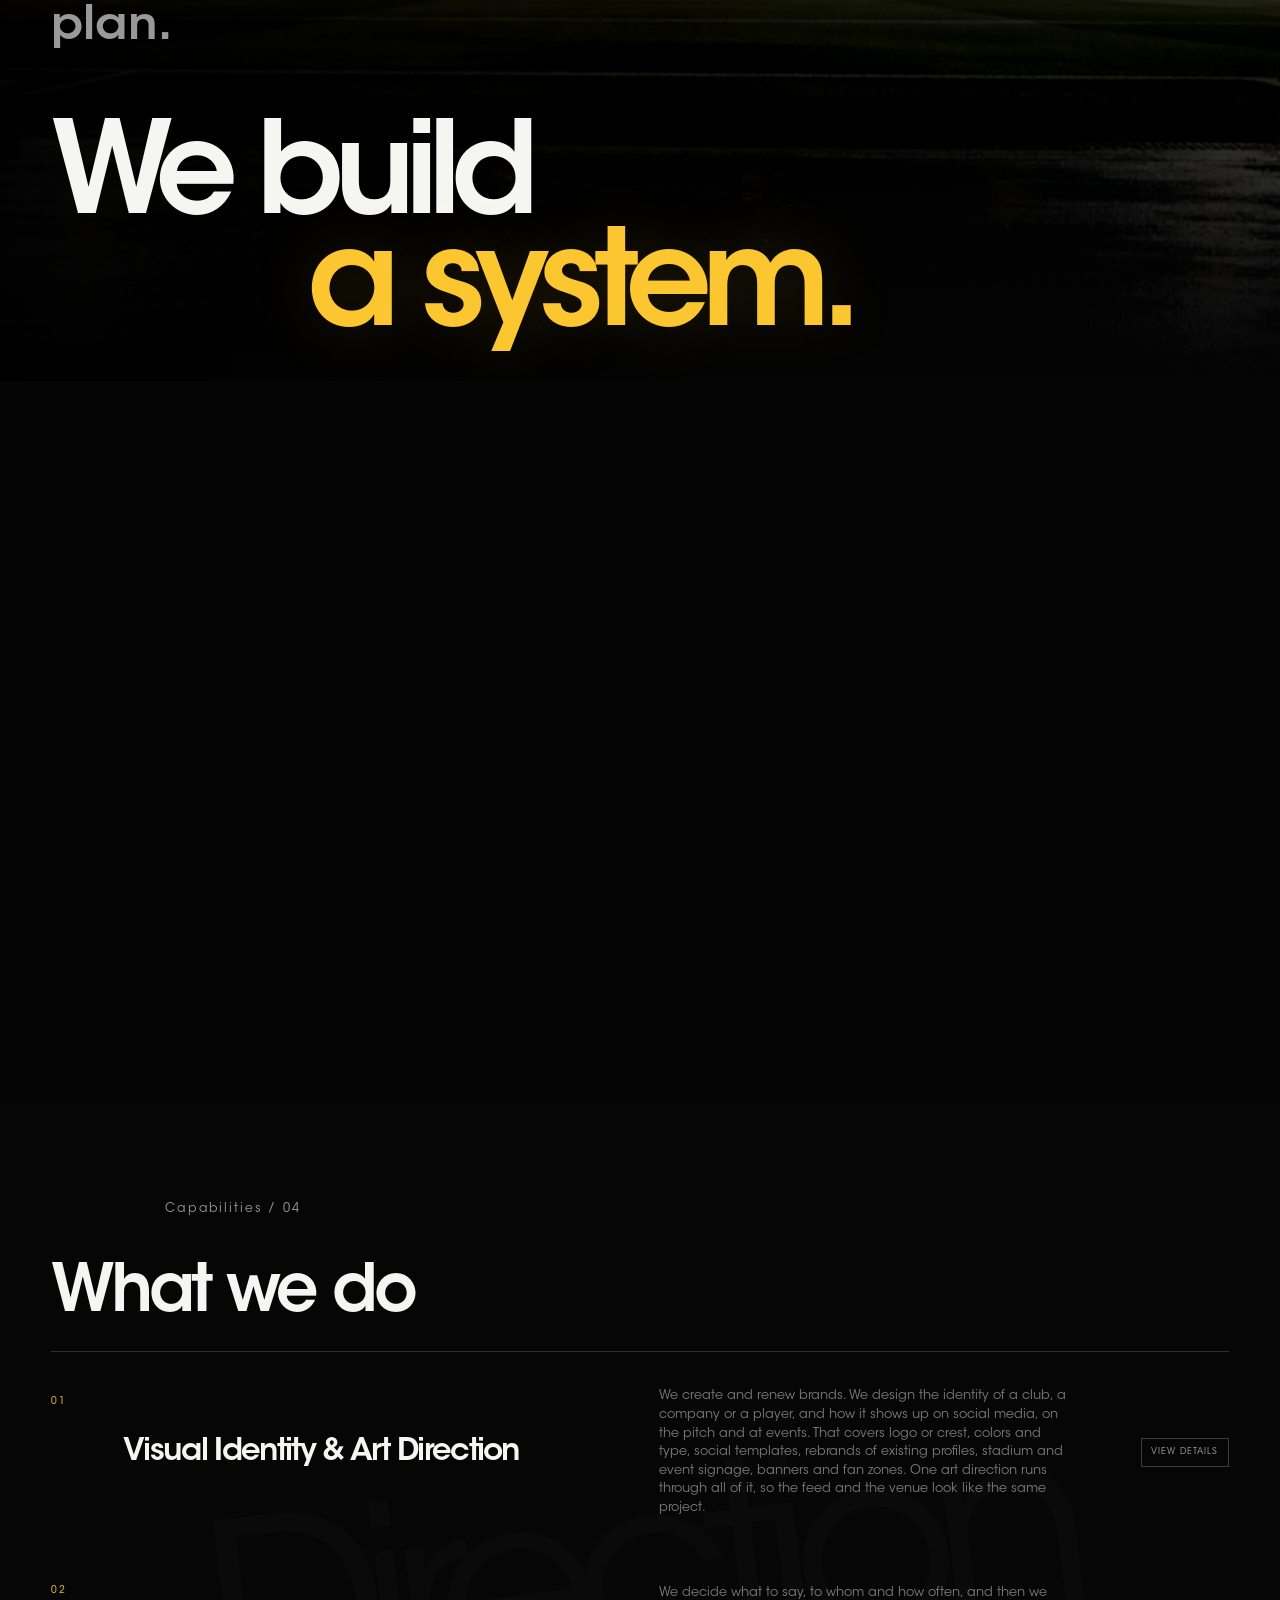
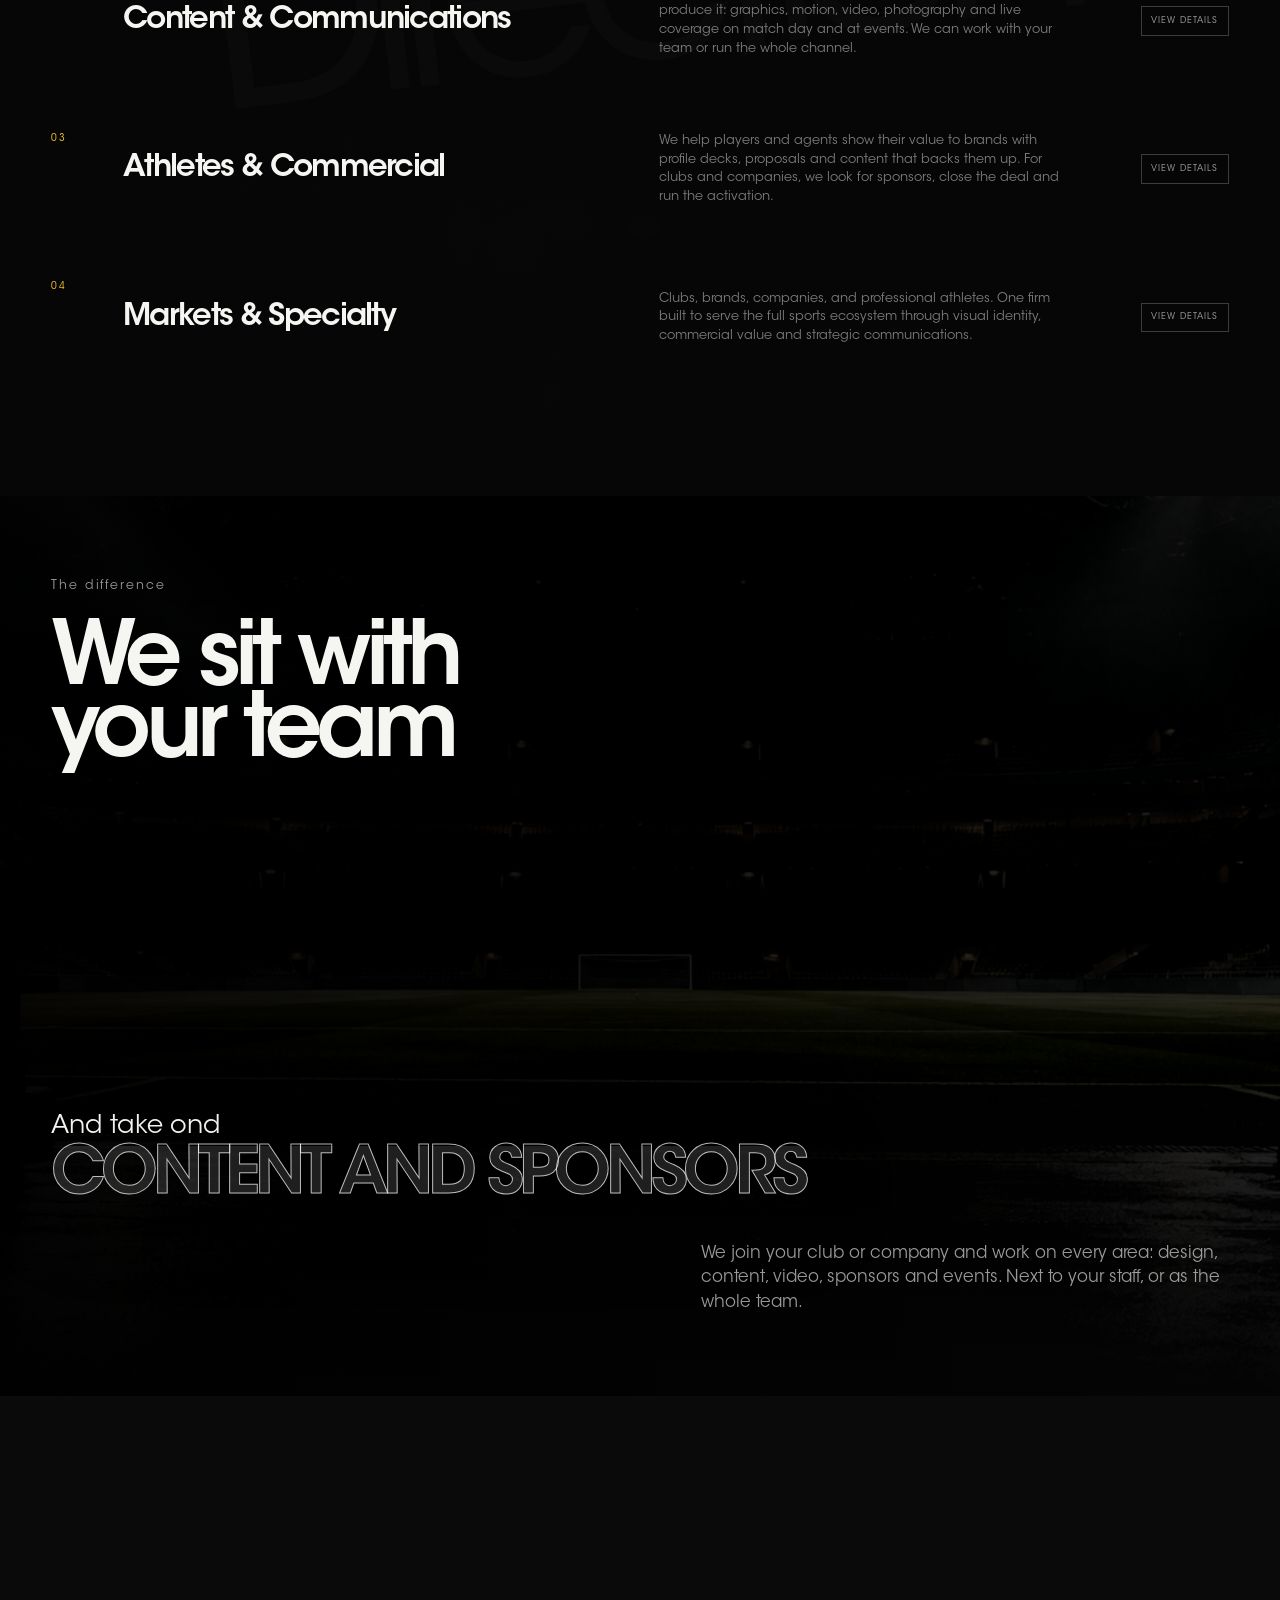
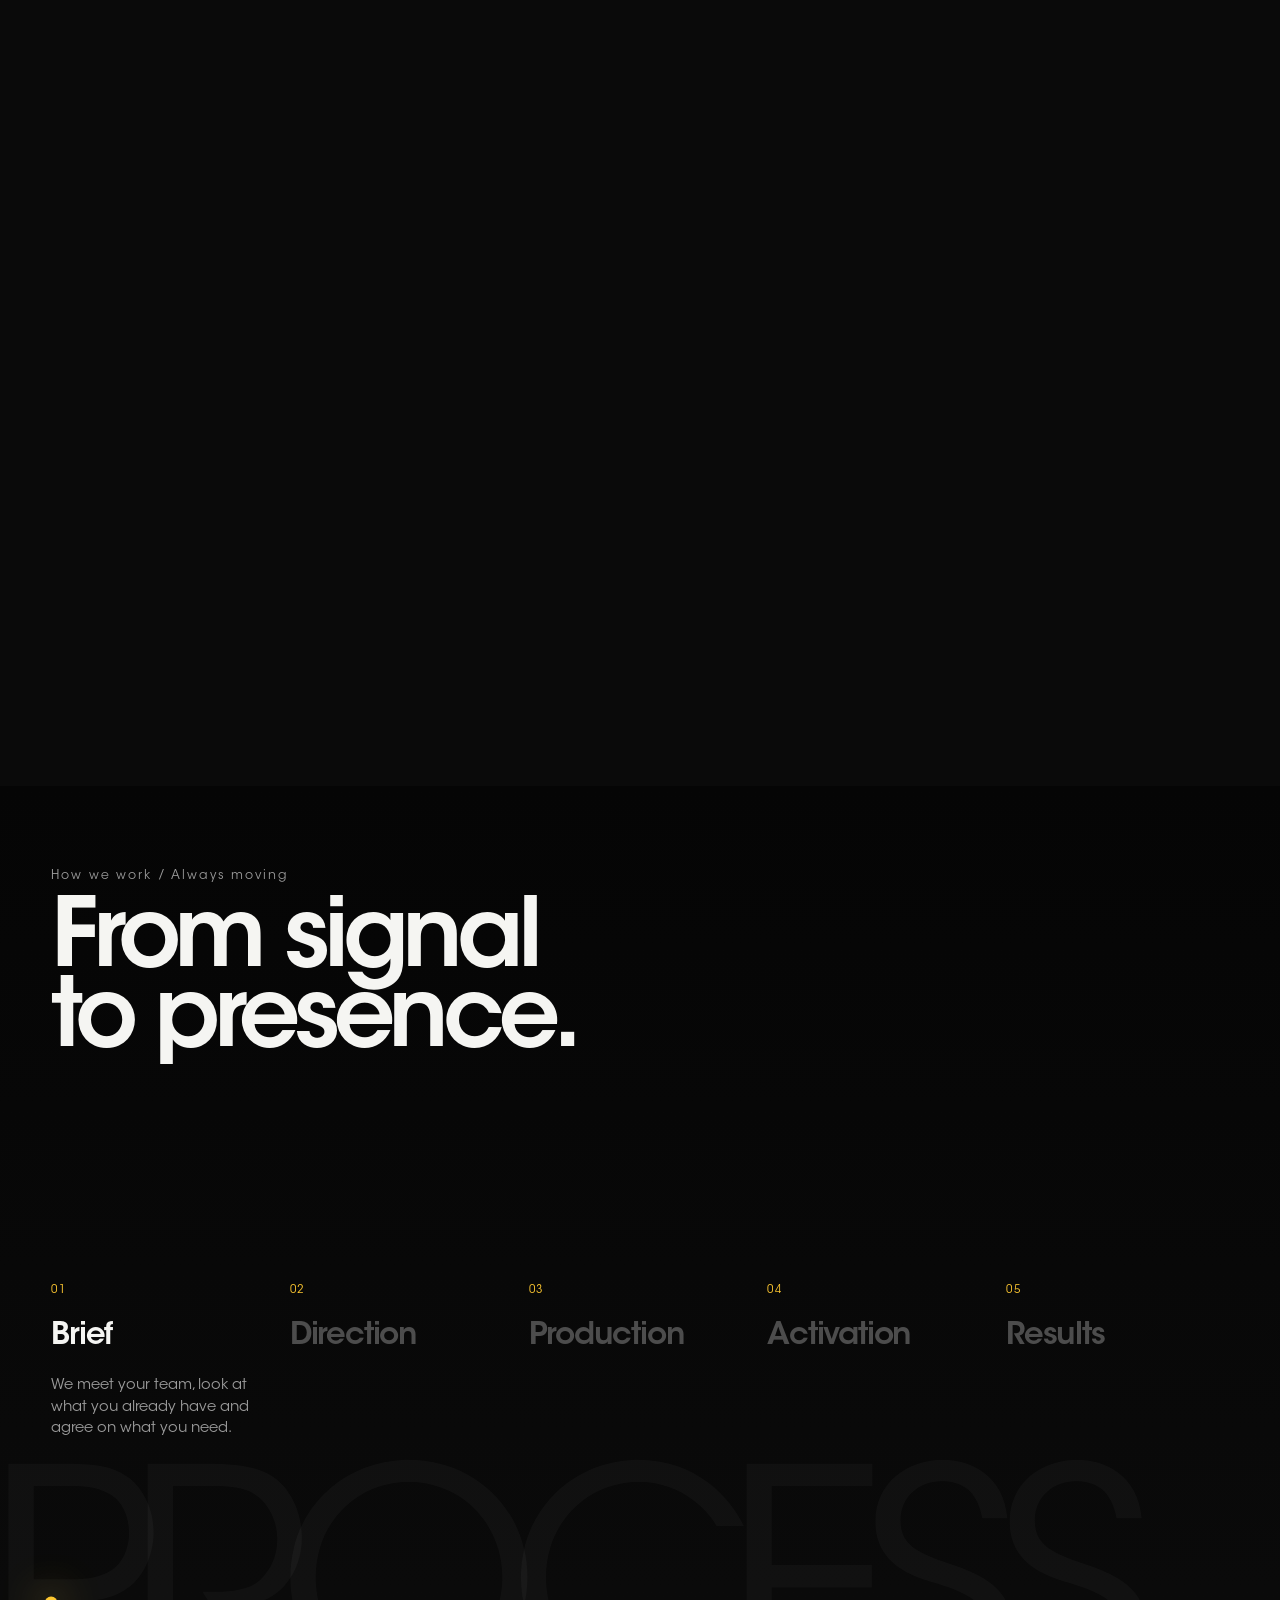
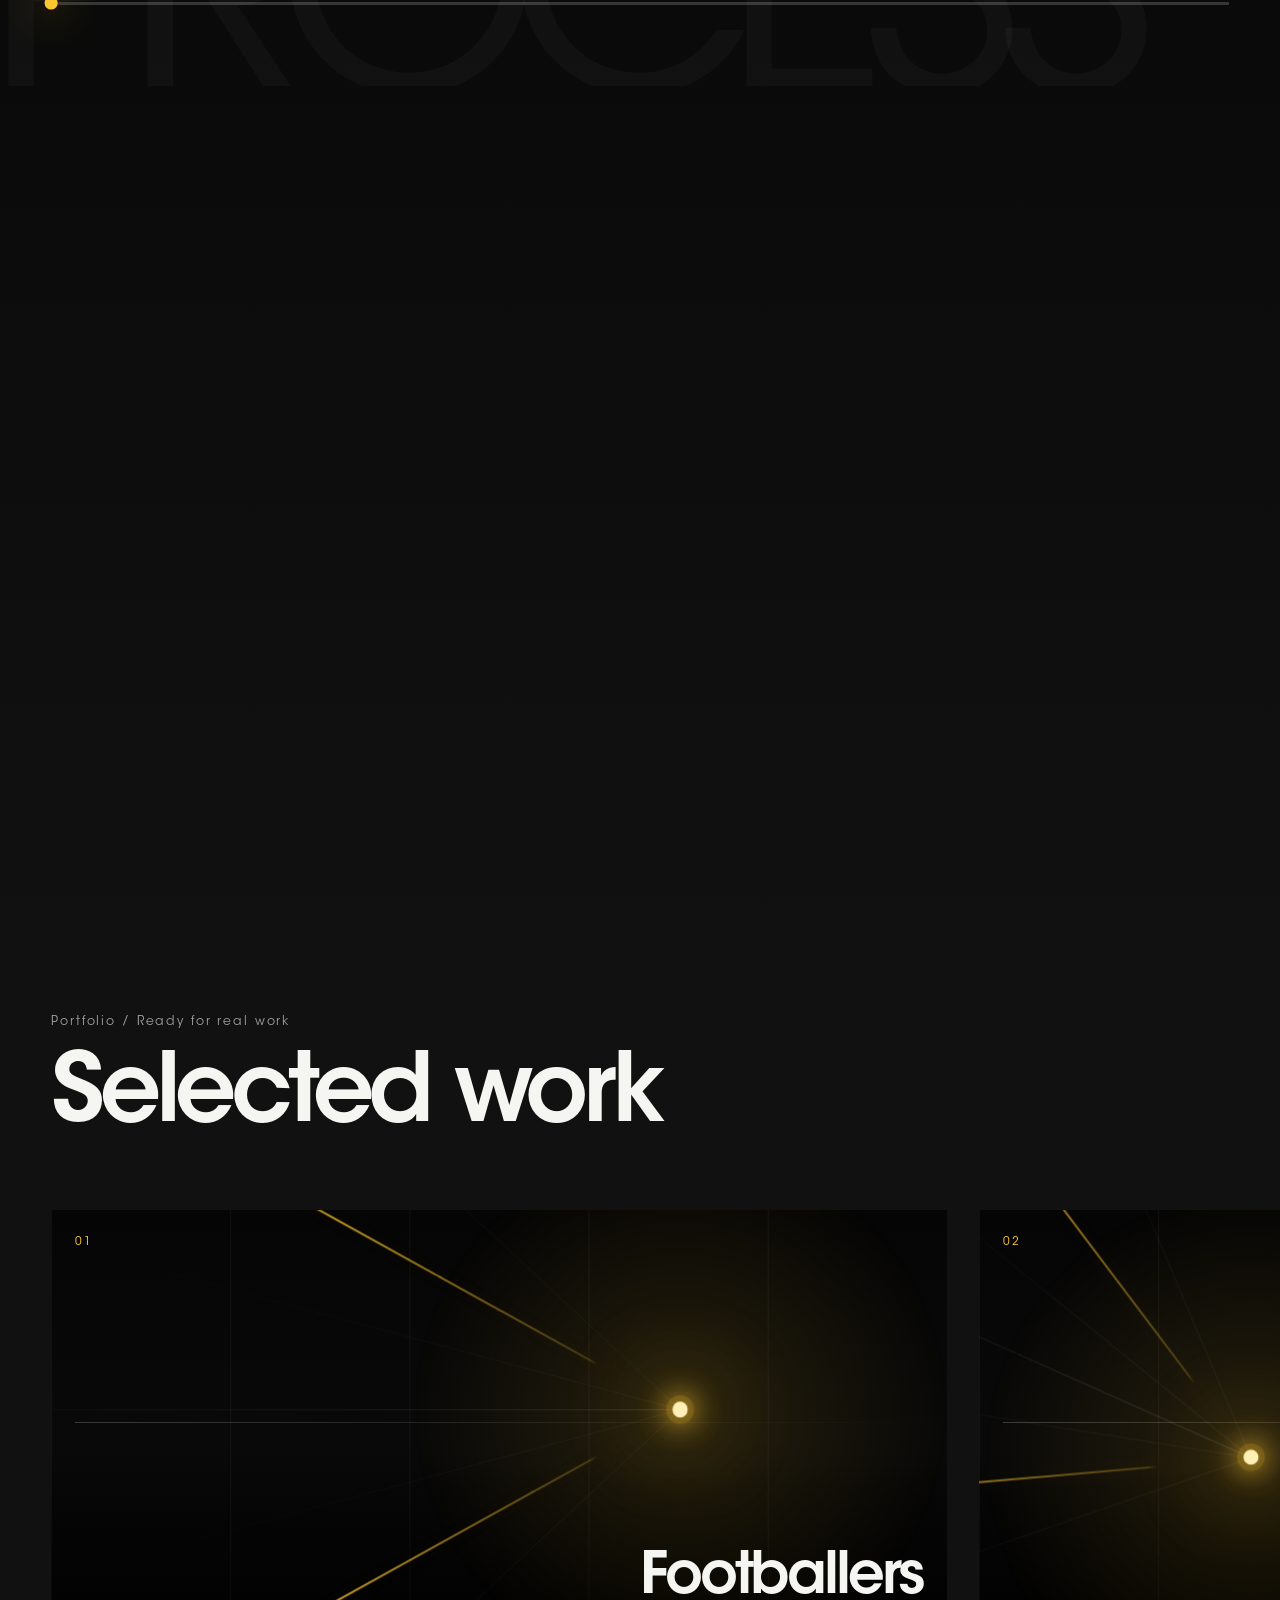
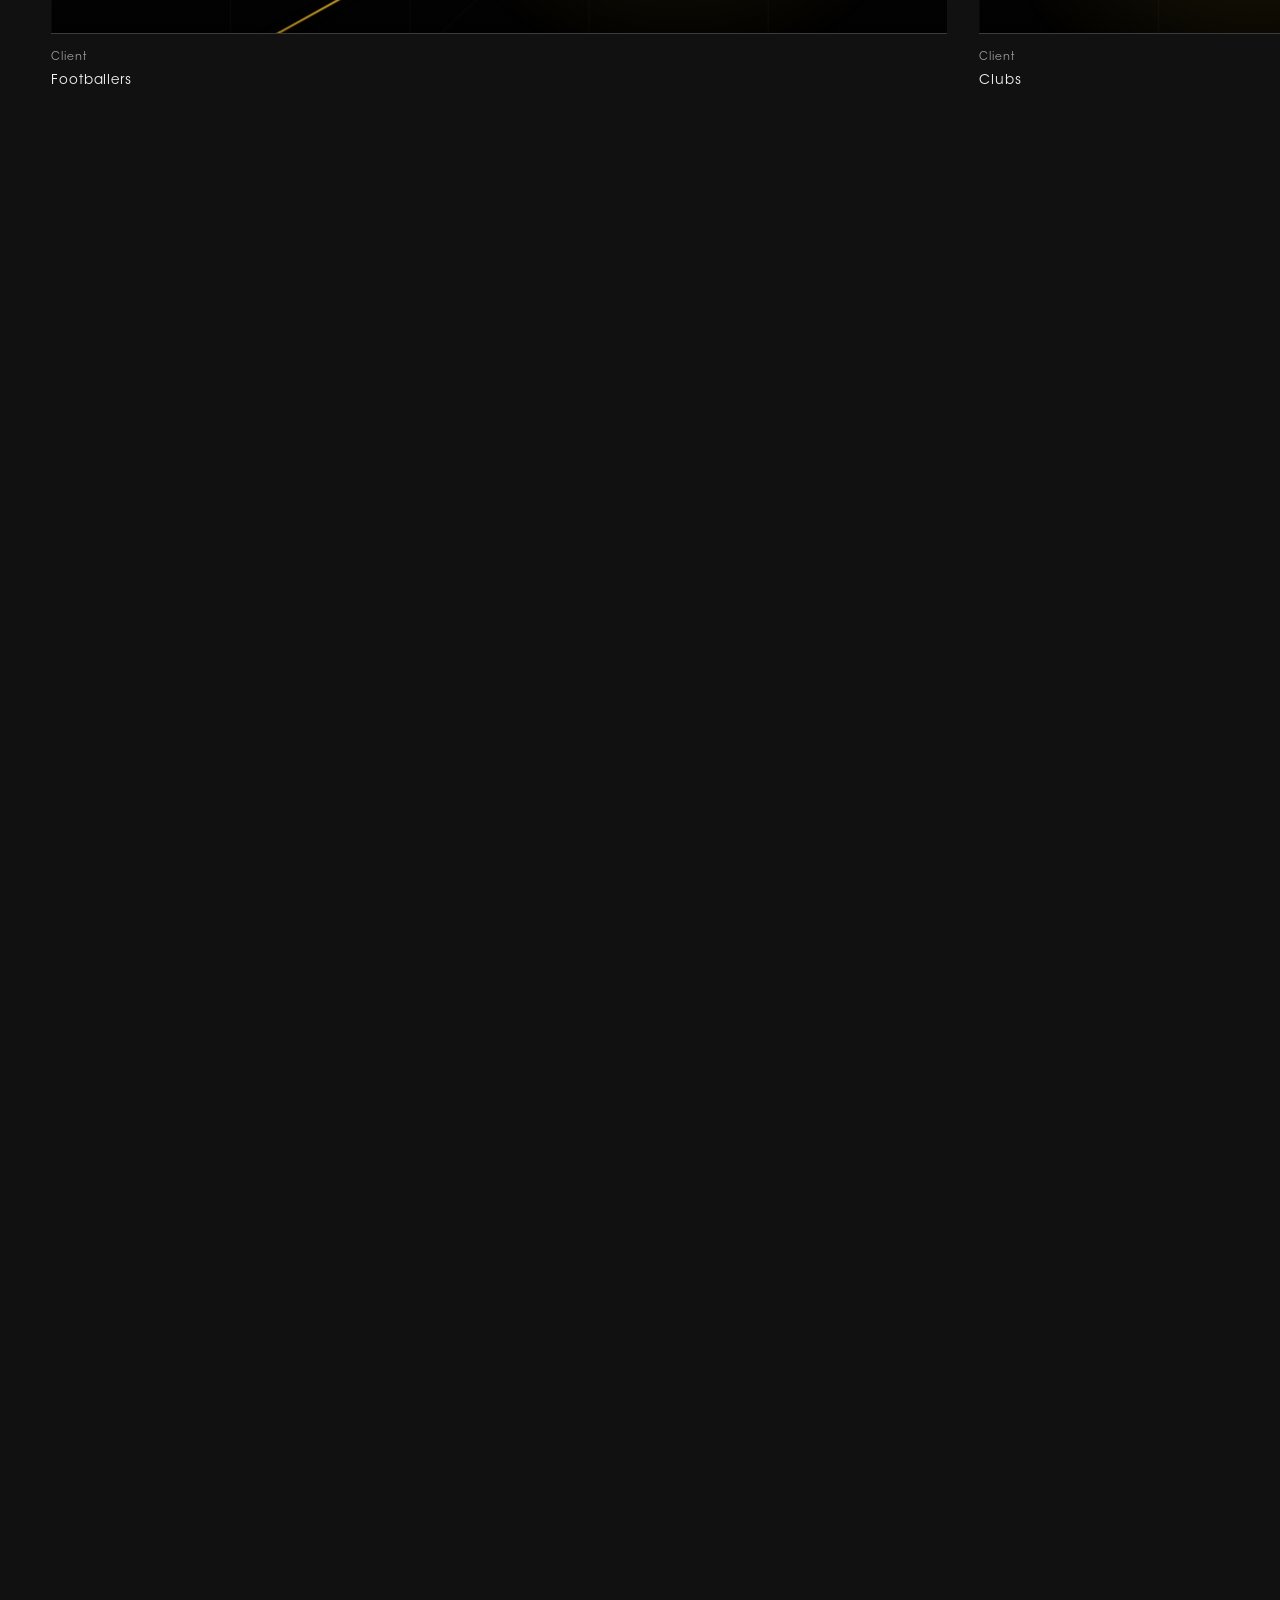
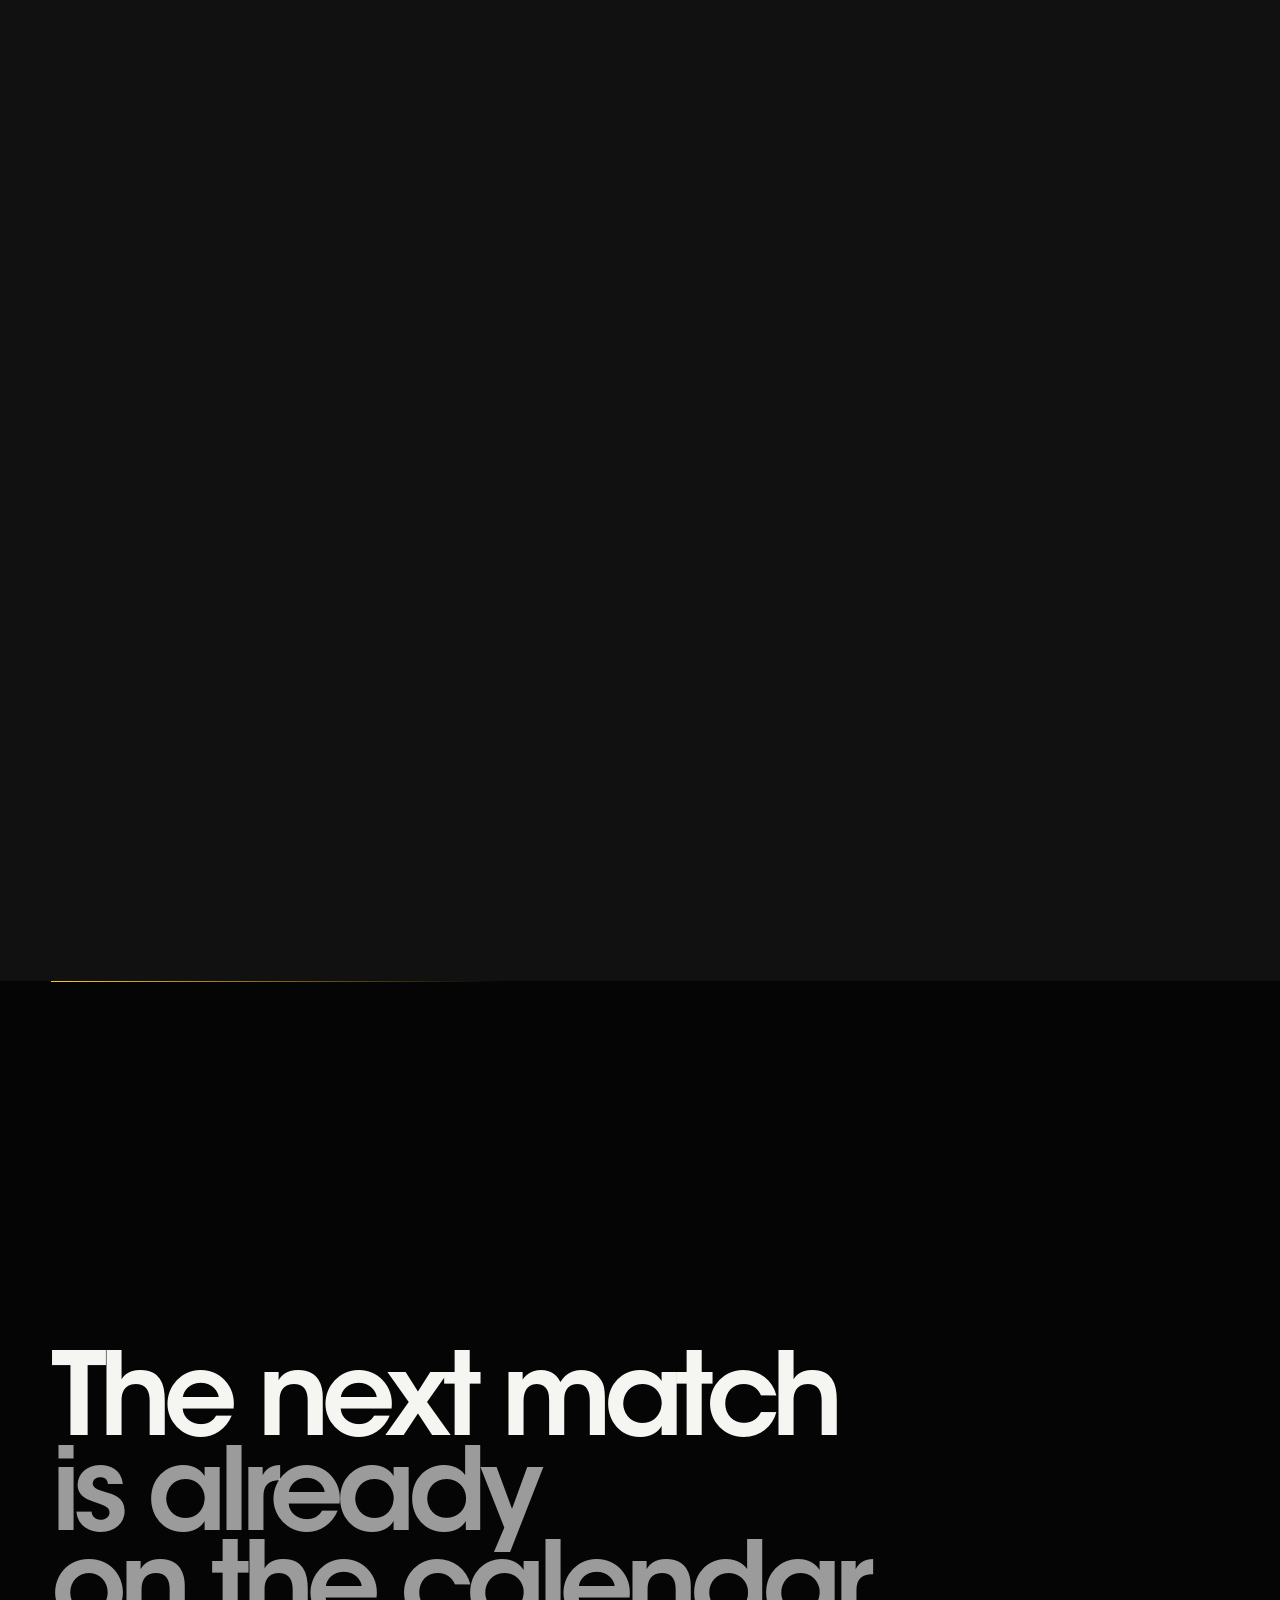
==== commit c5e79190: "Remove manifesto label separators" ====
--- a/index.html
+++ b/index.html
@@ -140,7 +140,7 @@
 
       <section class="manifesto" aria-labelledby="manifesto-title">
         <div class="manifesto__lead"><h2 id="manifesto-title">The next match<br /><span>is already<br />on the calendar.</span></h2></div>
-        <div class="manifesto__words" aria-label="DESIGN · CONTENT · SPONSORS · EVENTS"><span>DESIGN ·</span><span>CONTENT ·</span><span>SPONSORS ·</span><span class="gold">EVENTS</span></div>
+        <div class="manifesto__words" aria-label="DESIGN CONTENT SPONSORS EVENTS"><span>DESIGN</span><span>CONTENT</span><span>SPONSORS</span><span class="gold">EVENTS</span></div>
       </section>
 
       <section class="final" id="contact" aria-labelledby="contact-title">
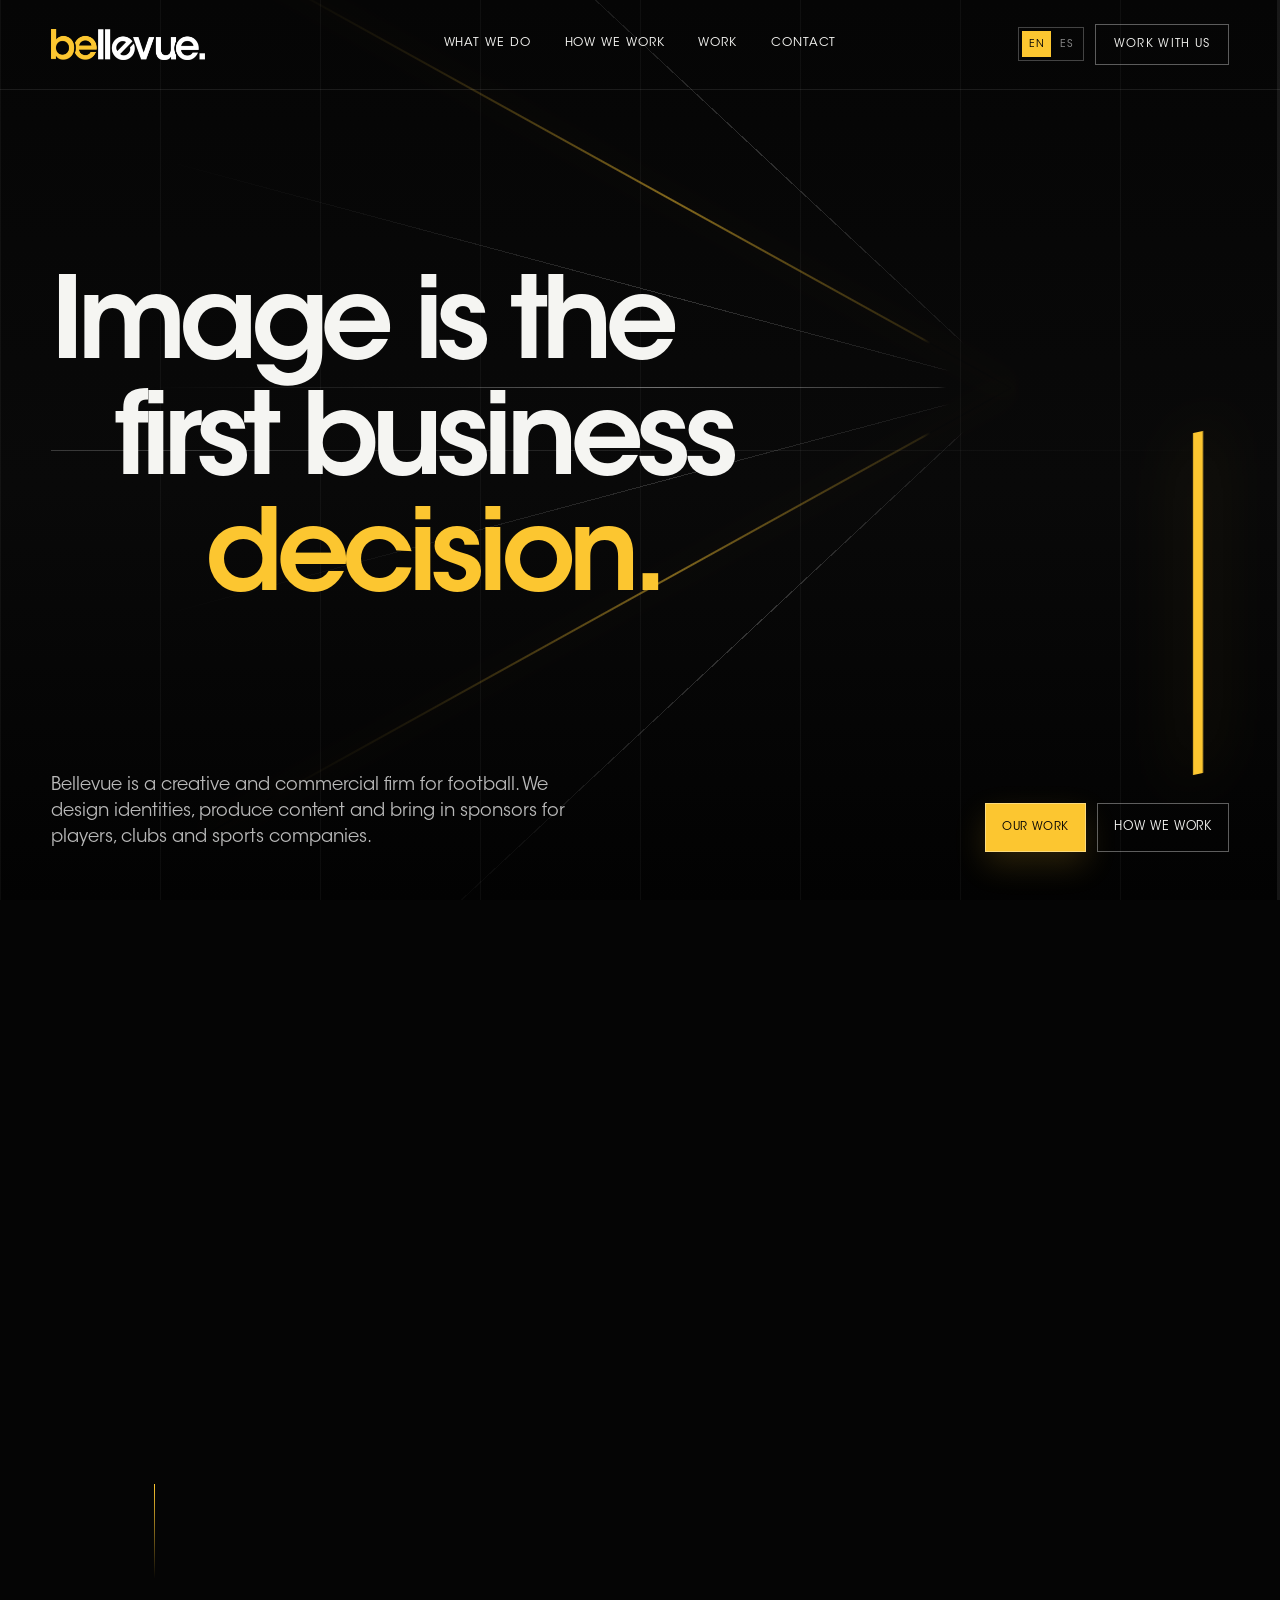
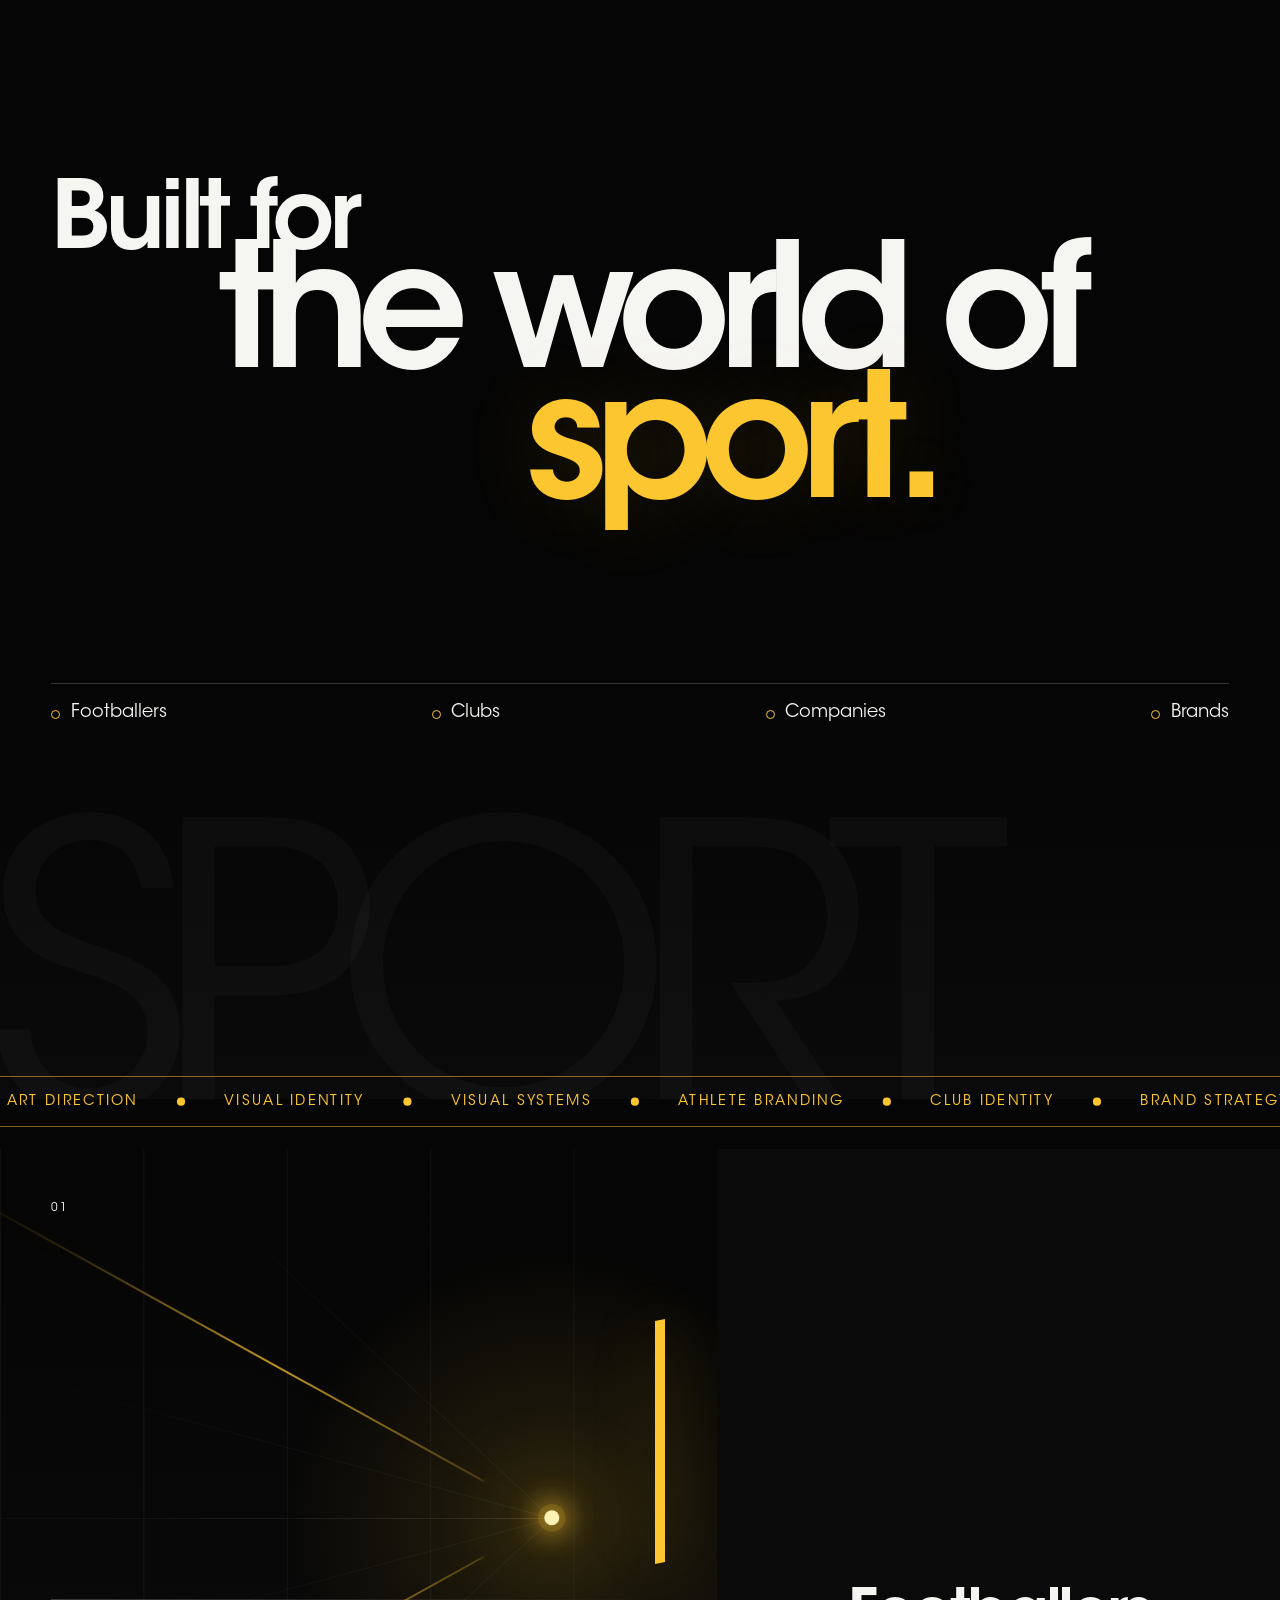
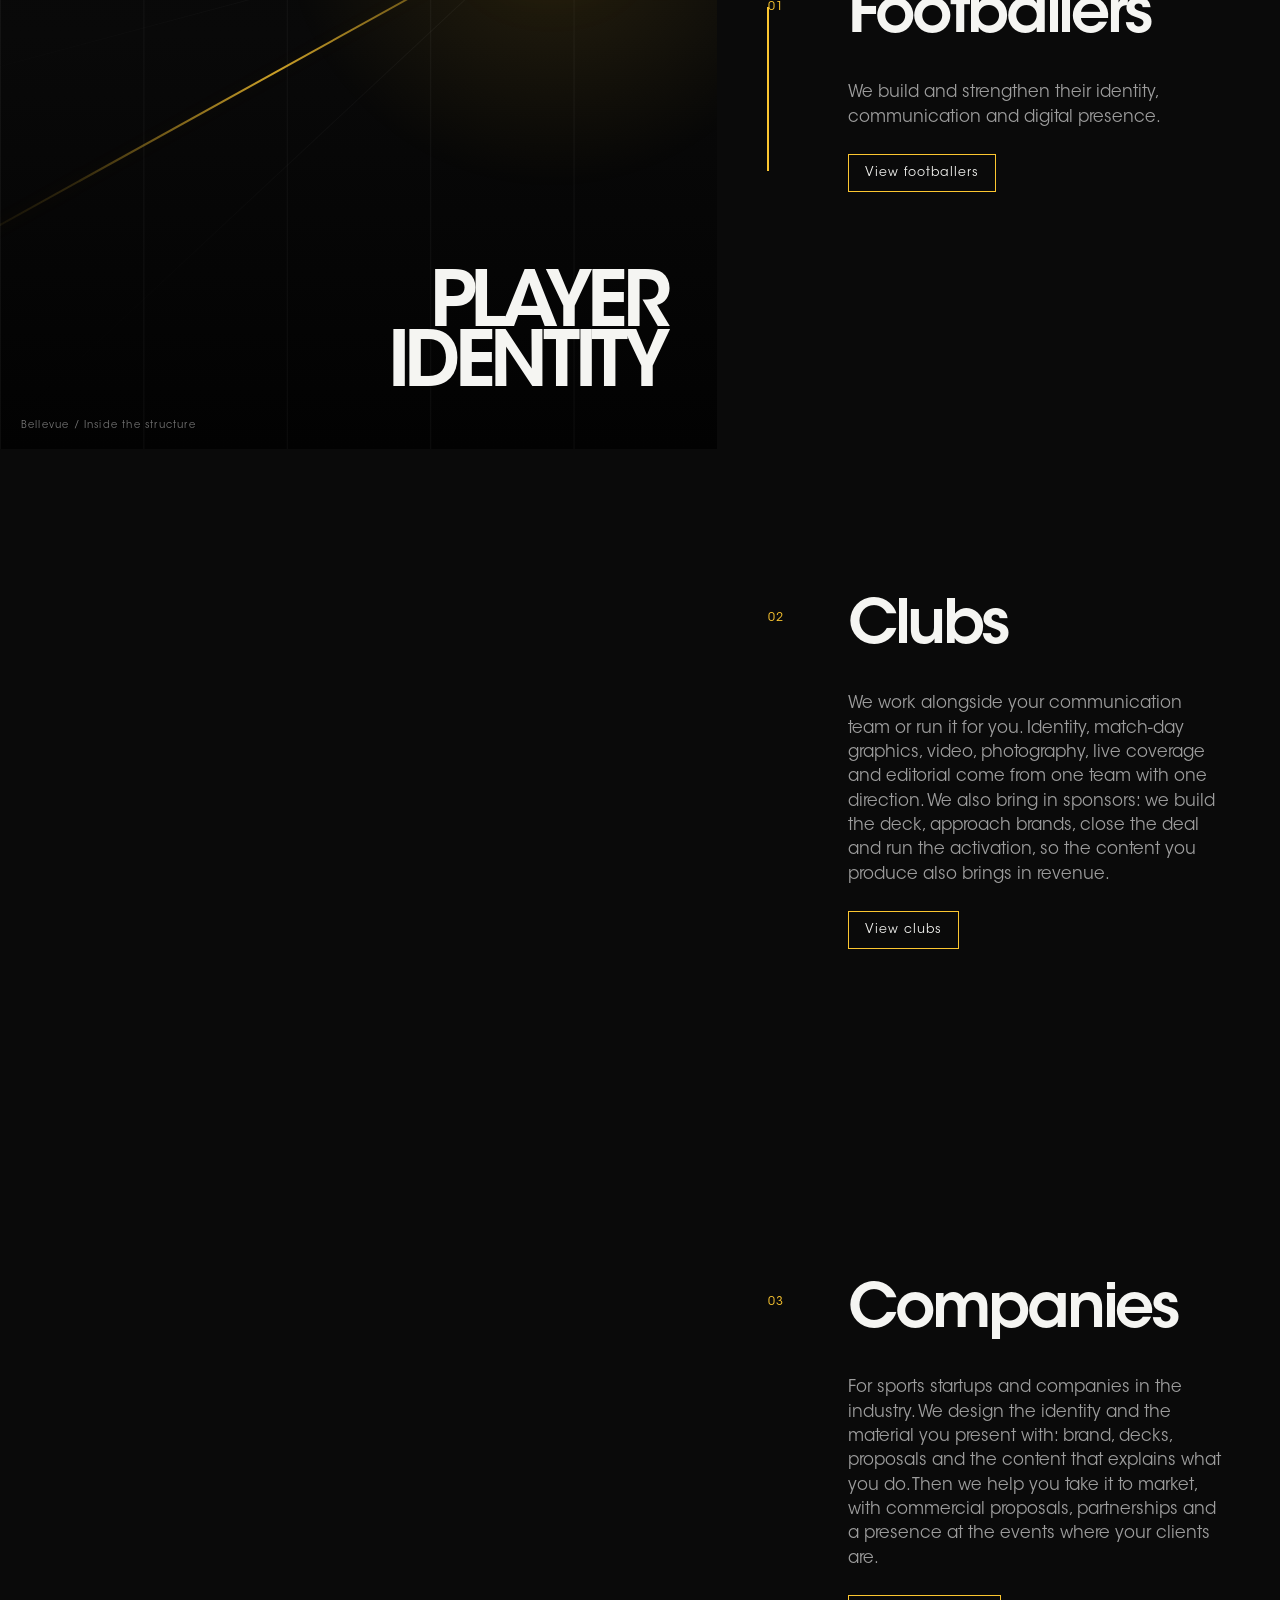
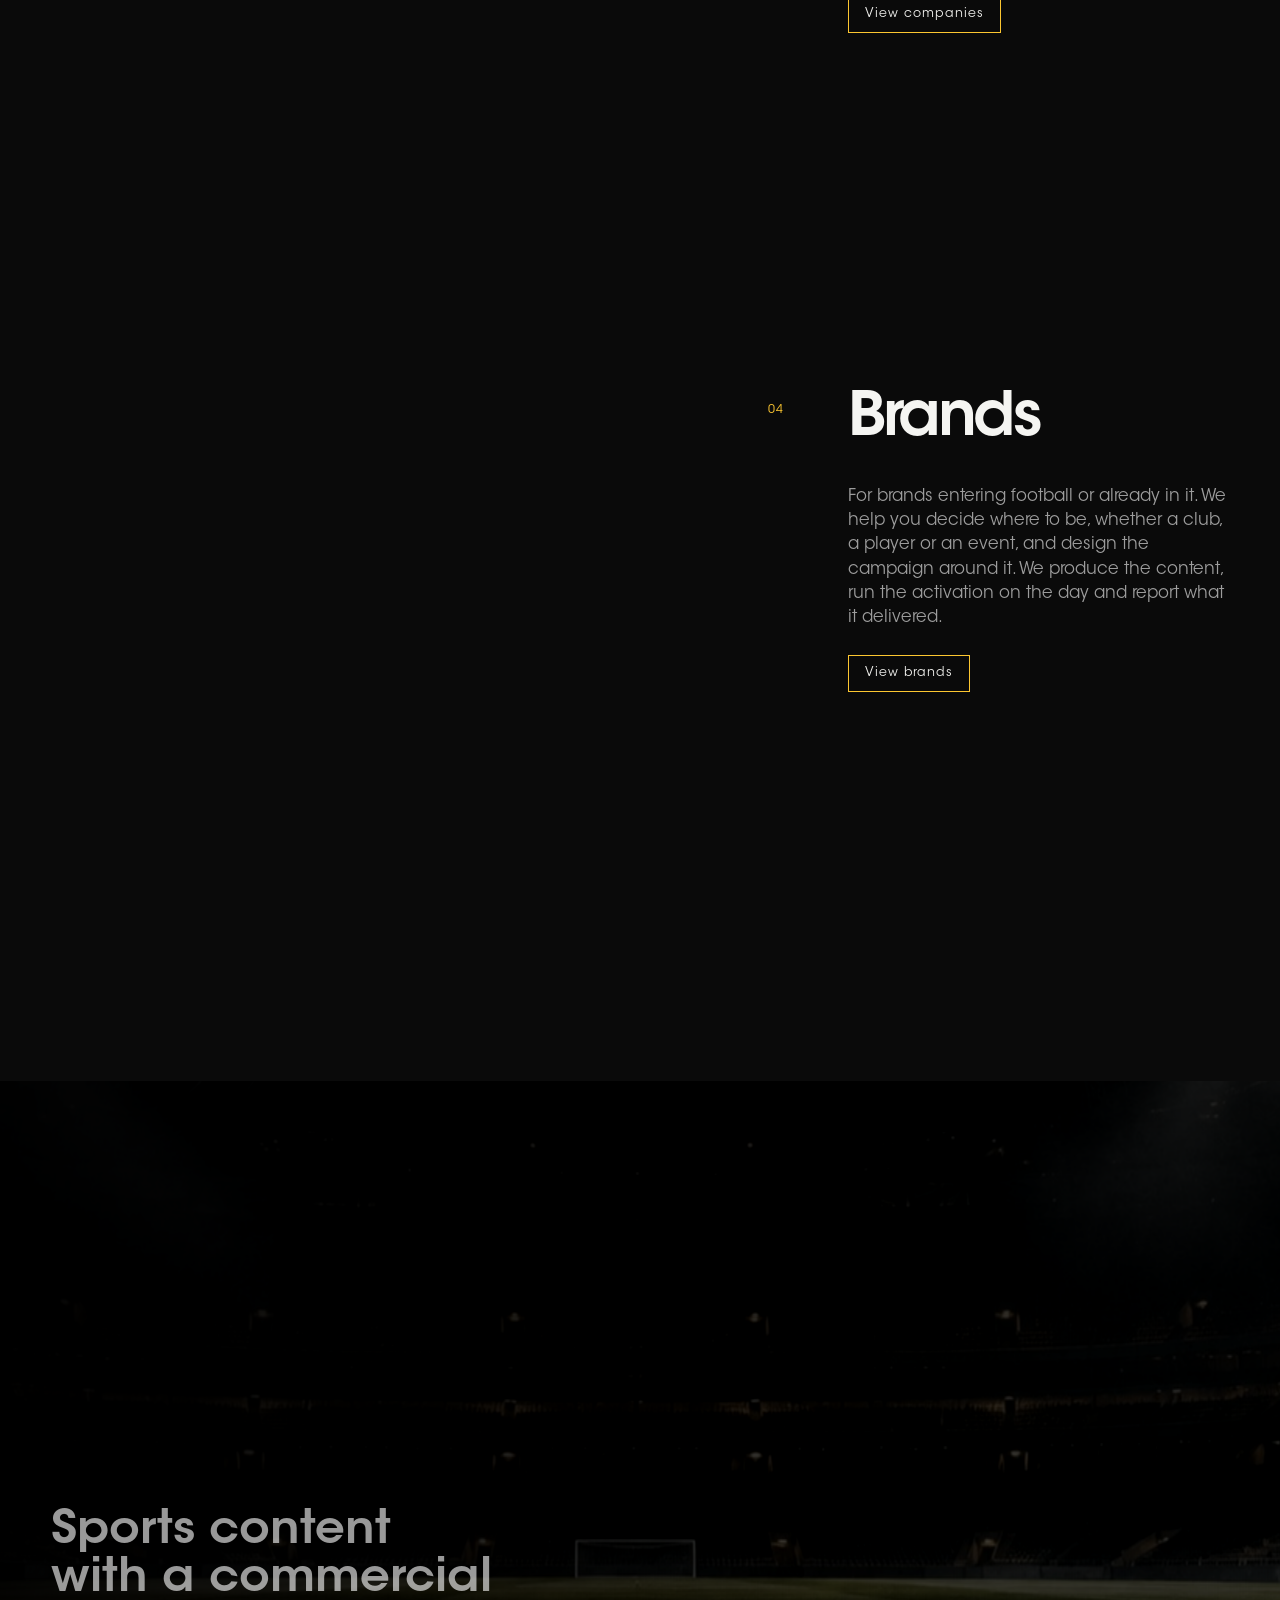
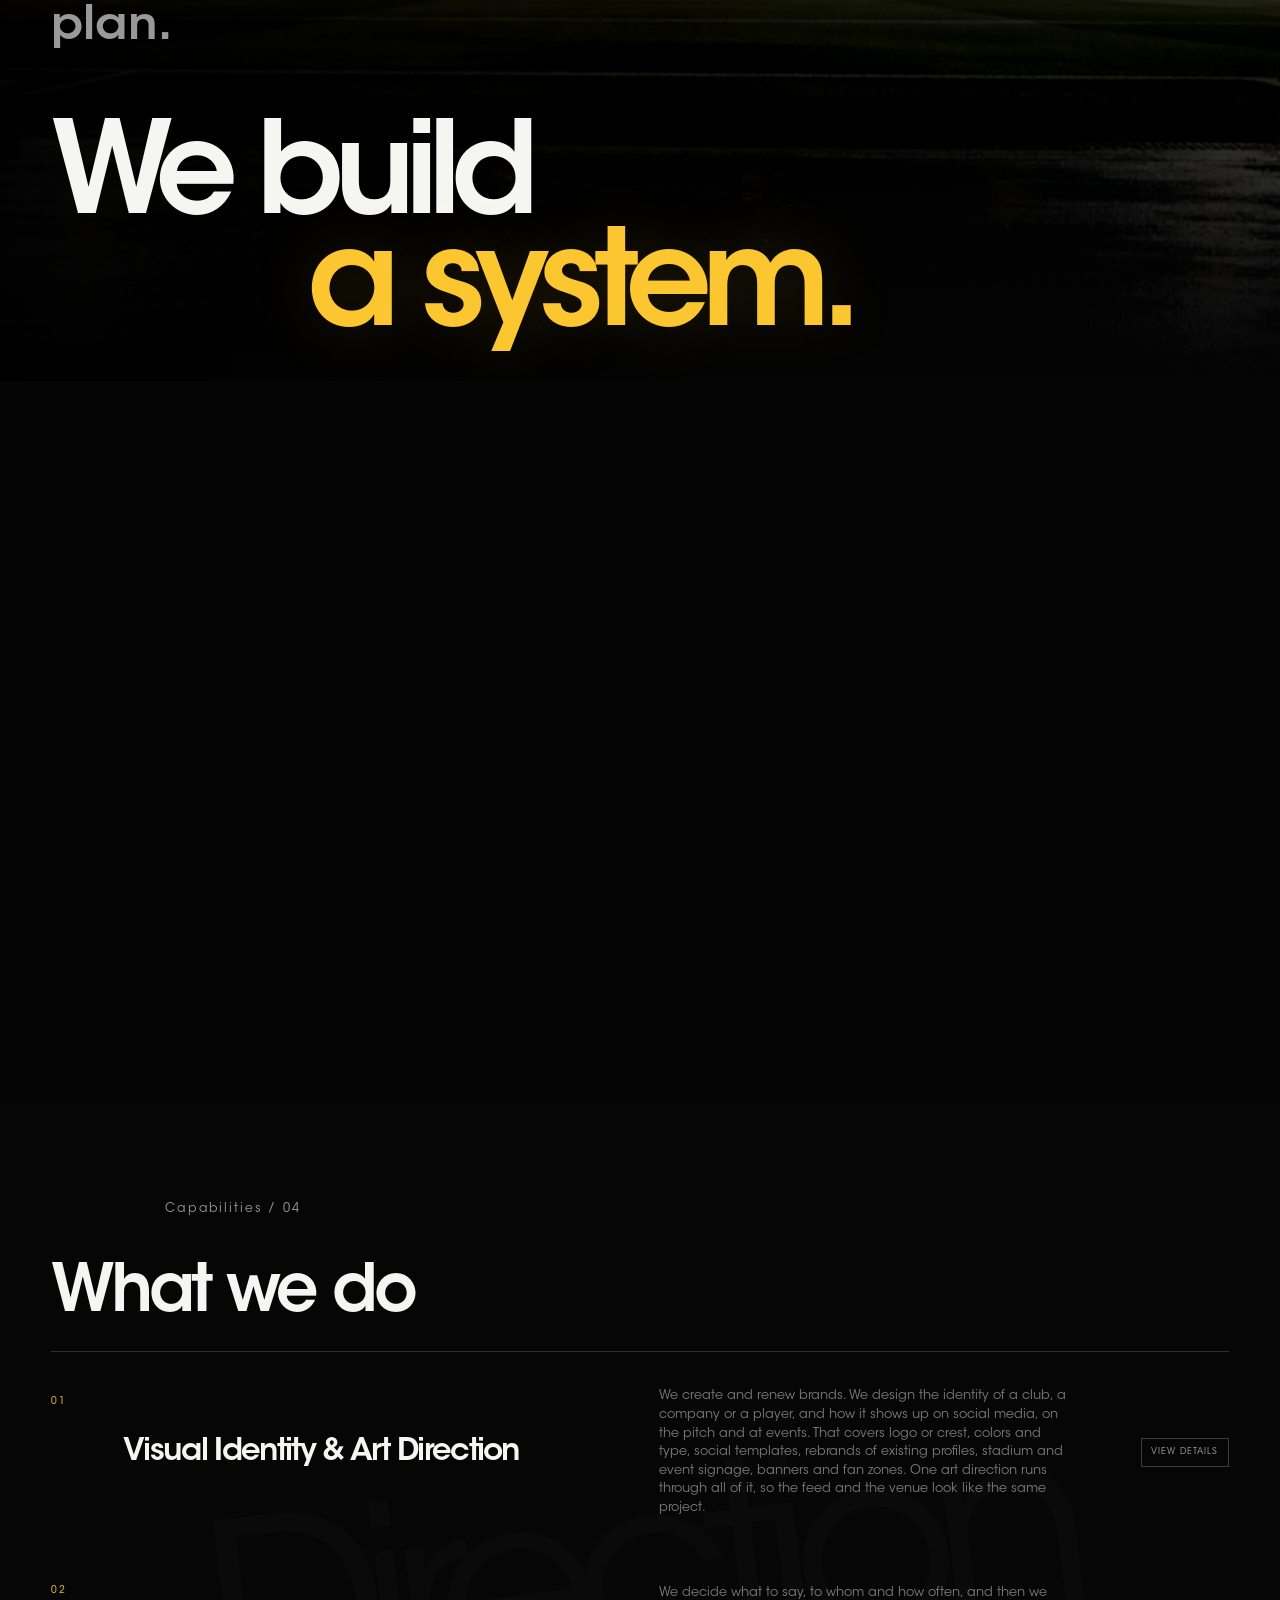
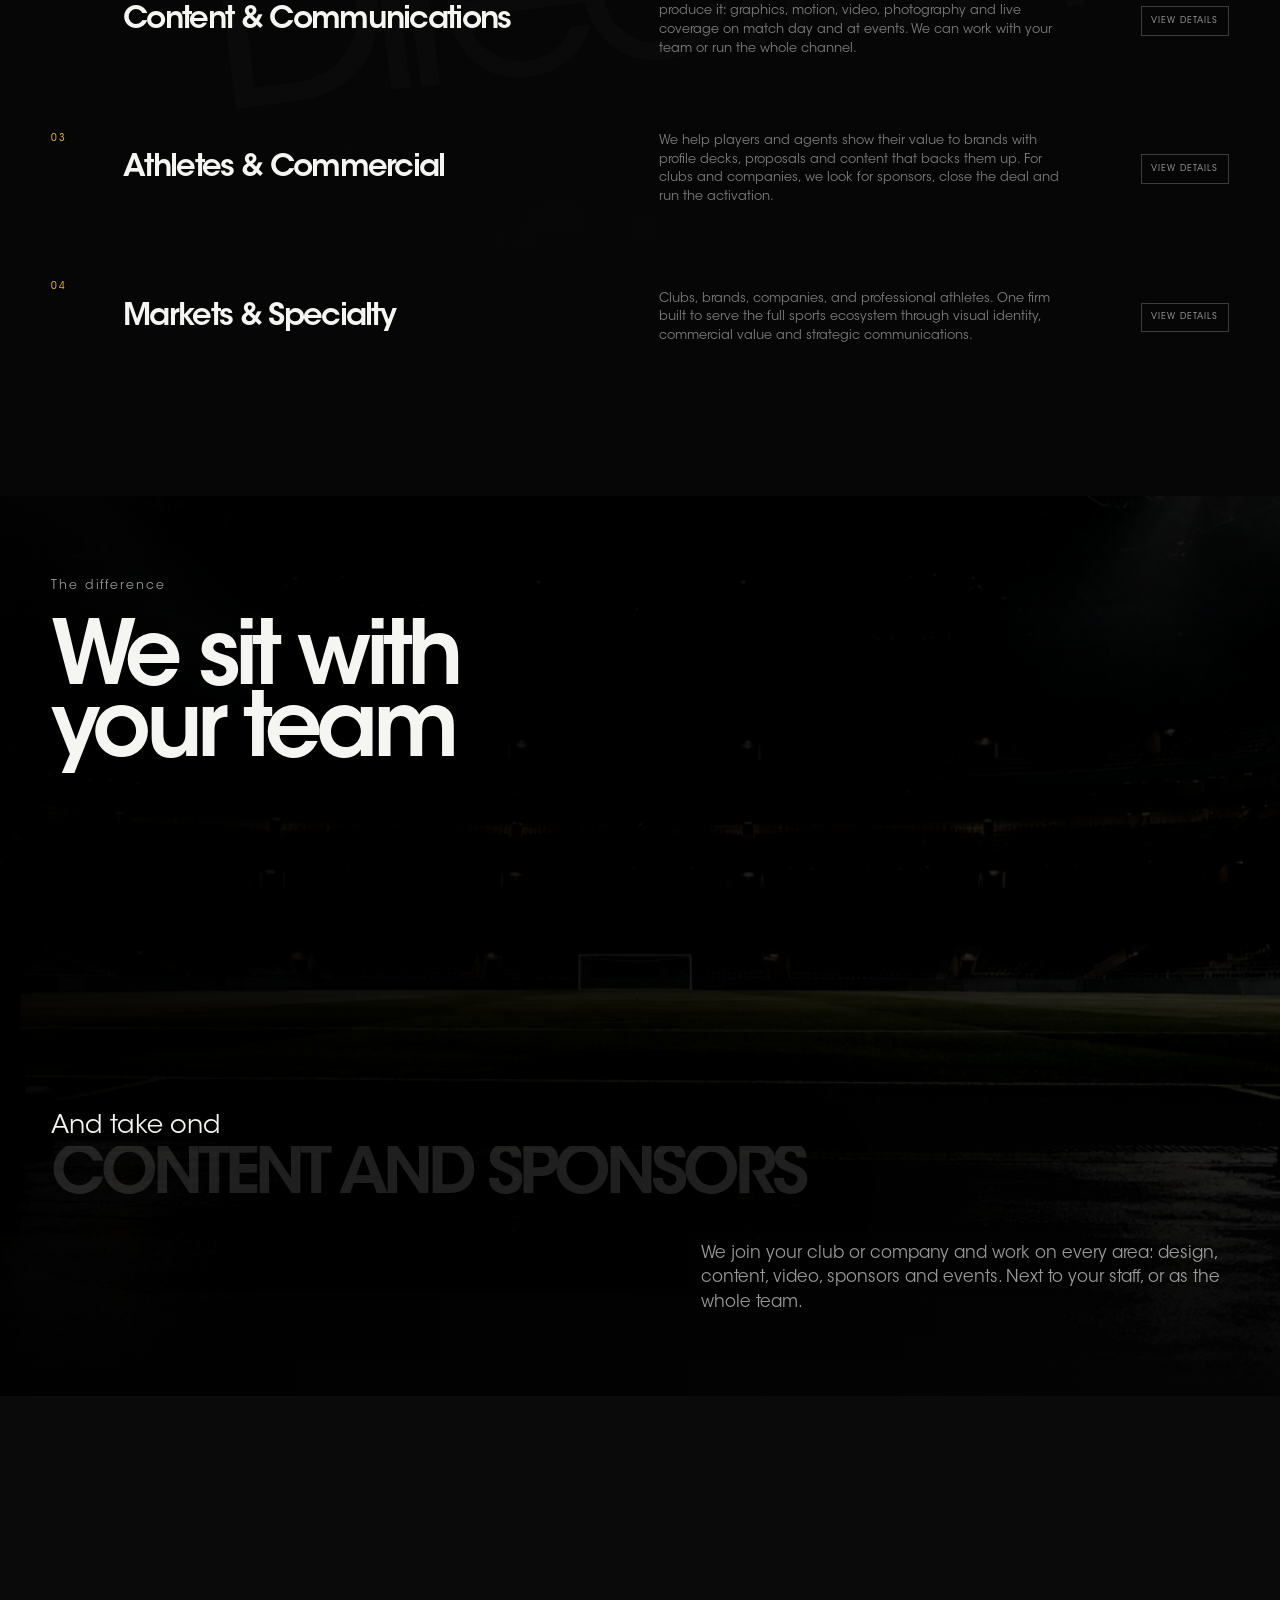
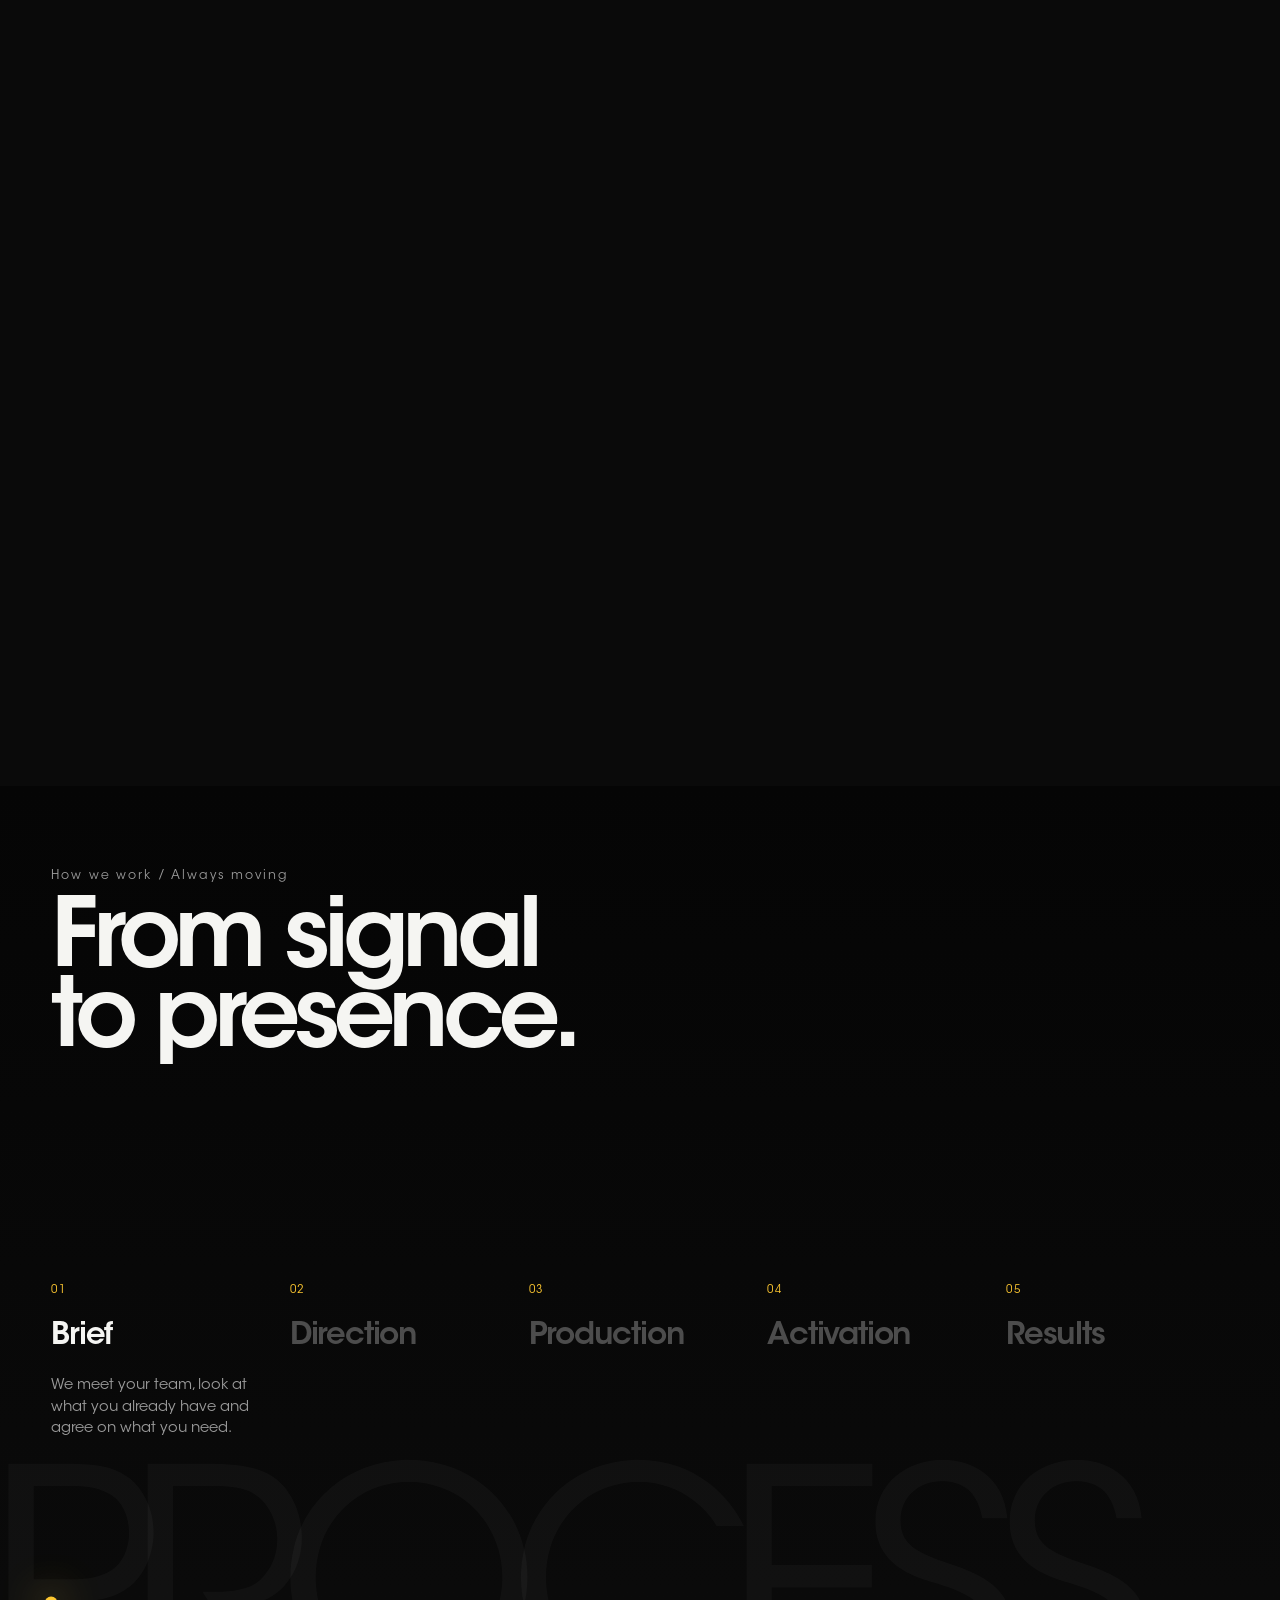
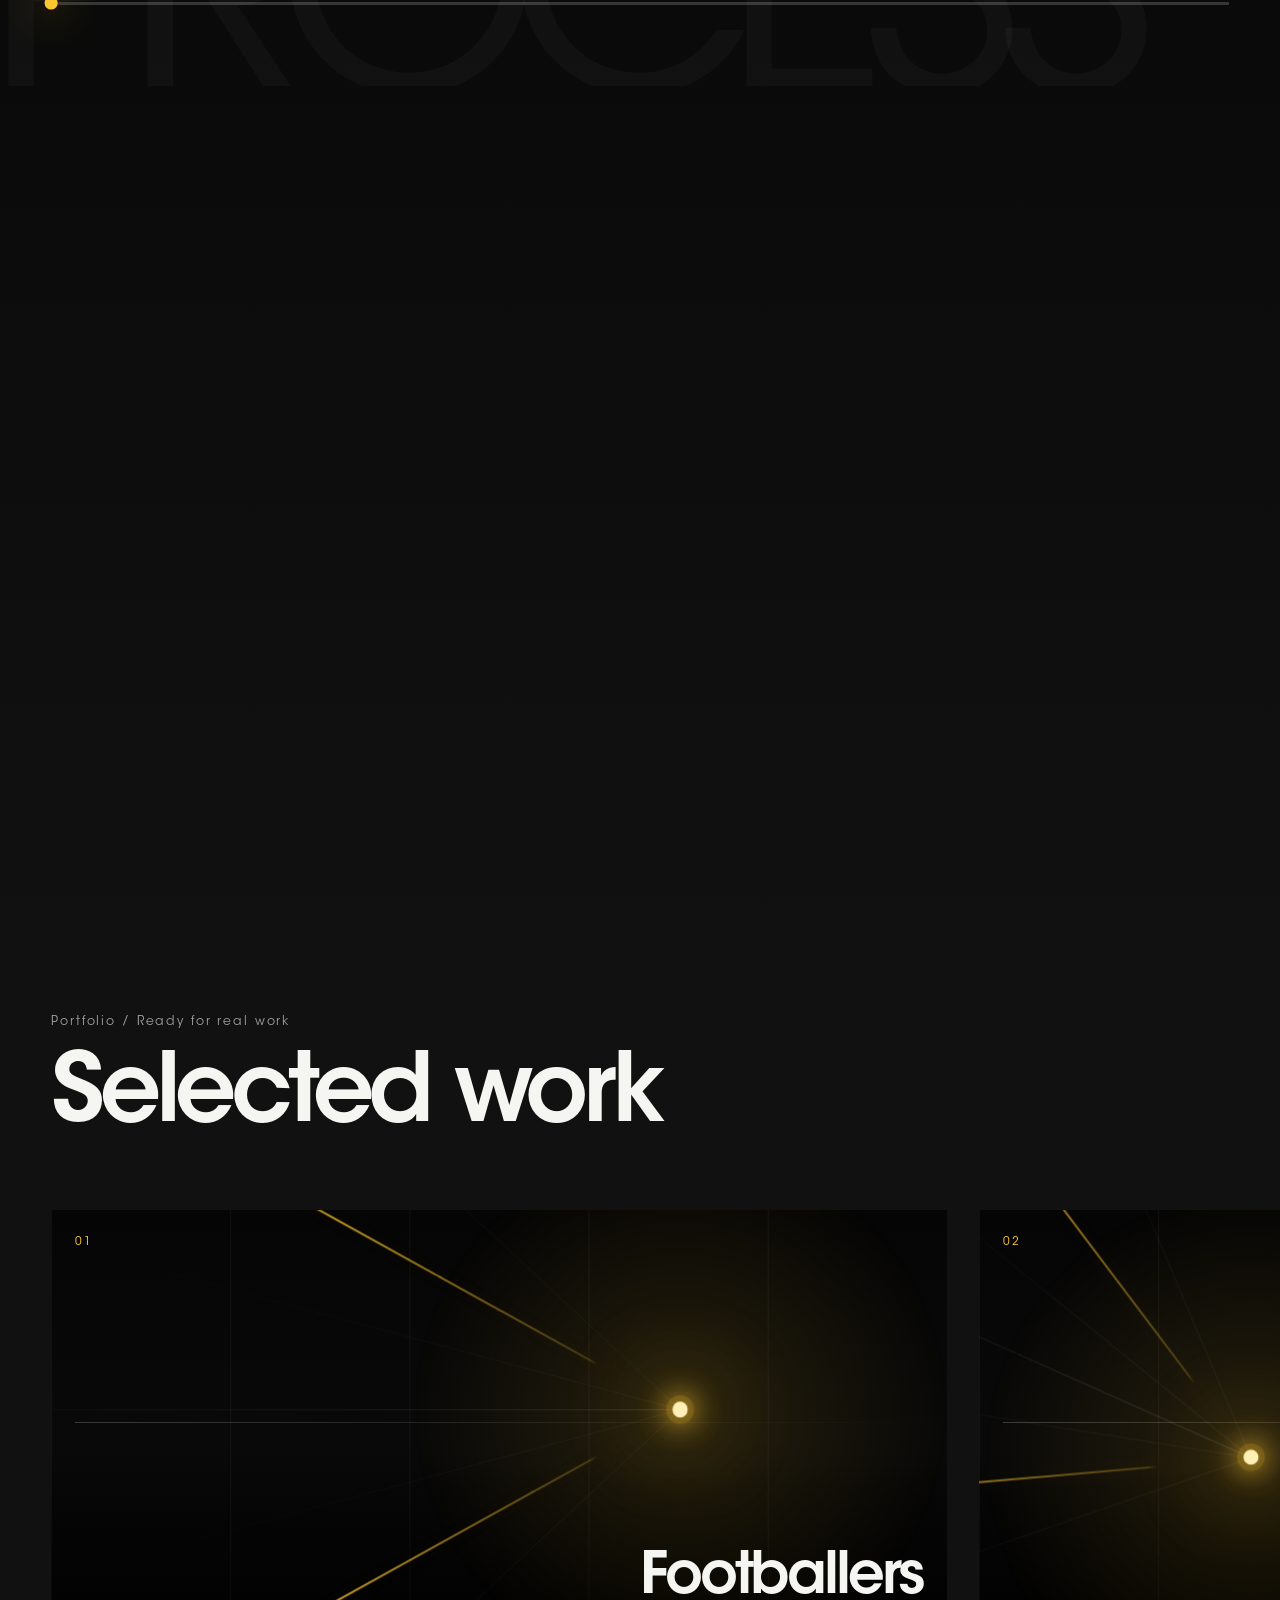
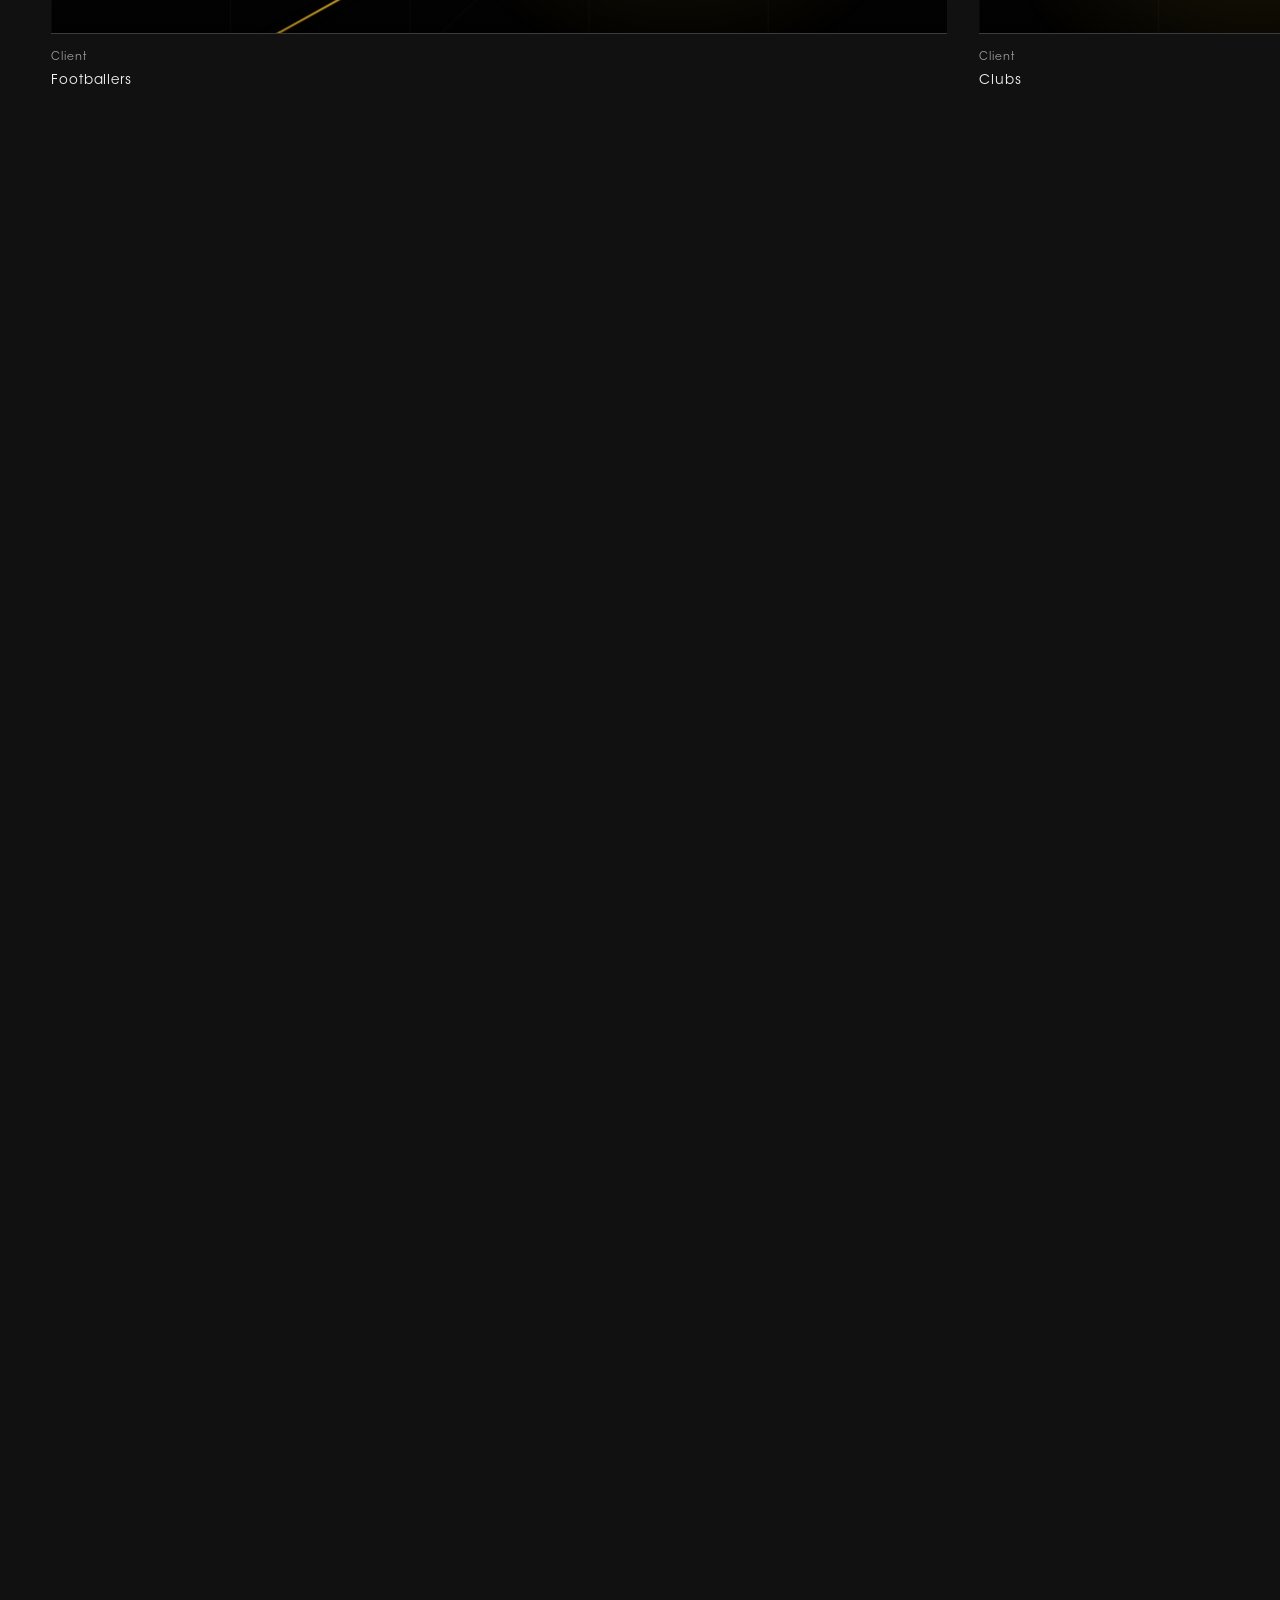
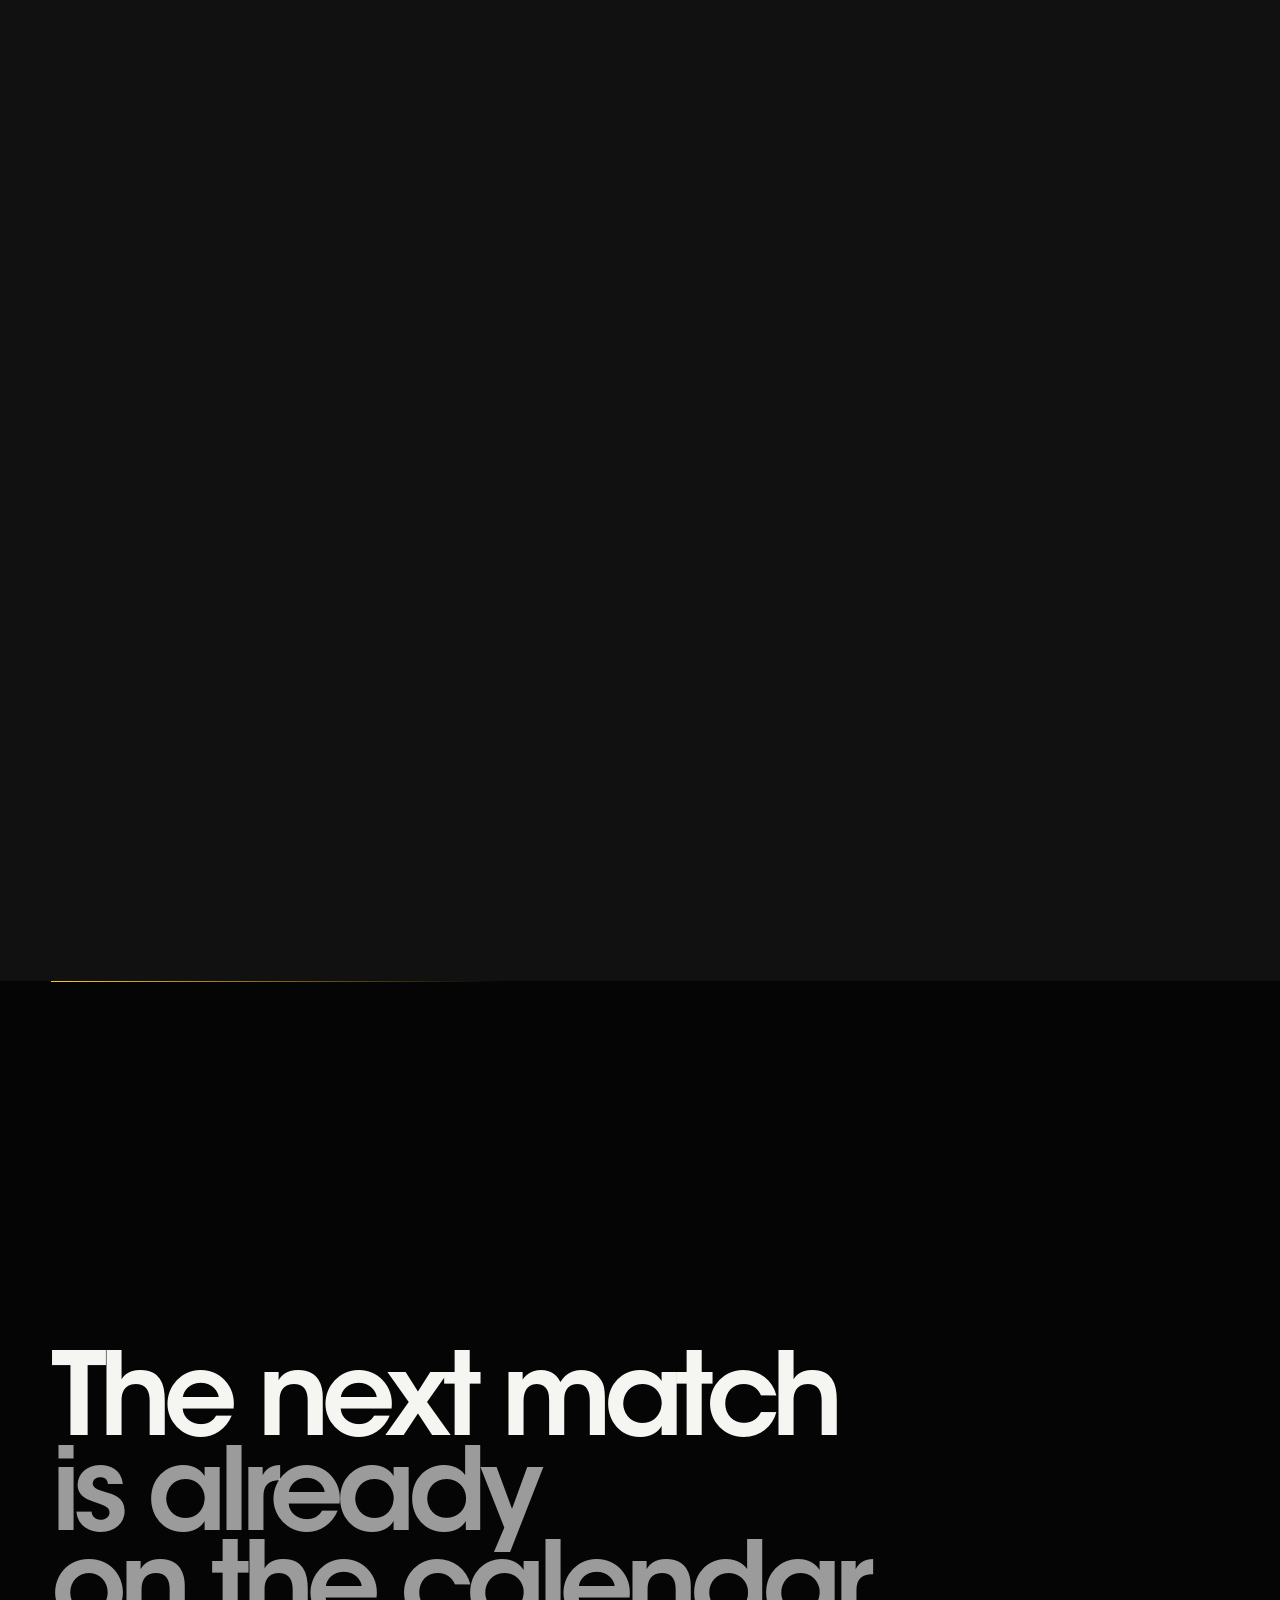
==== commit 2ee74abf: "Update footer copy and fix mobile team text fill" ====
--- a/index.html
+++ b/index.html
@@ -168,7 +168,7 @@
 
     <footer class="footer">
       <div class="footer__brand"><img class="brand-mark" src="./assets/bellevue-logo-source.png" alt="Bellevue" /></div>
-      <div class="footer__meta"><p>Sports communication<br />from the inside.</p><p><a href="https://www.instagram.com/bellevuemedia/" target="_blank" rel="noopener noreferrer">Instagram</a> / <a href="mailto:bellevuecommercial@gmail.com">Email</a></p><p>© <span data-year></span> Bellevue<br /><span>Site developed by JS Studio</span></p></div>
+      <div class="footer__meta"><p>Creative and commercial firm<br />from the inside.</p><p><a href="https://www.instagram.com/bellevuemedia/" target="_blank" rel="noopener noreferrer">Instagram</a> / <a href="mailto:bellevuecommercial@gmail.com">Email</a></p><p>© <span data-year></span> Bellevue<br /><span>Site developed by JS Studio</span></p></div>
     </footer>
 
     <script type="module" src="./main.js"></script>
--- a/styles.css
+++ b/styles.css
@@ -1628,6 +1628,16 @@
   .team__statement strong { padding-right: .2em; }
 }
 
+/* Avoid white outlines over the gold fill; wrapped mobile text stays fully painted. */
+.team__statement strong { -webkit-text-stroke: 0; }
+@media (max-width: 900px) {
+  .team__statement strong {
+    background: none;
+    color: var(--gold);
+    -webkit-text-fill-color: var(--gold);
+  }
+}
+
 /* Each process note appears beneath its title as that stage turns white. */
 .process__steps li { opacity: 1; }
 .process__step {
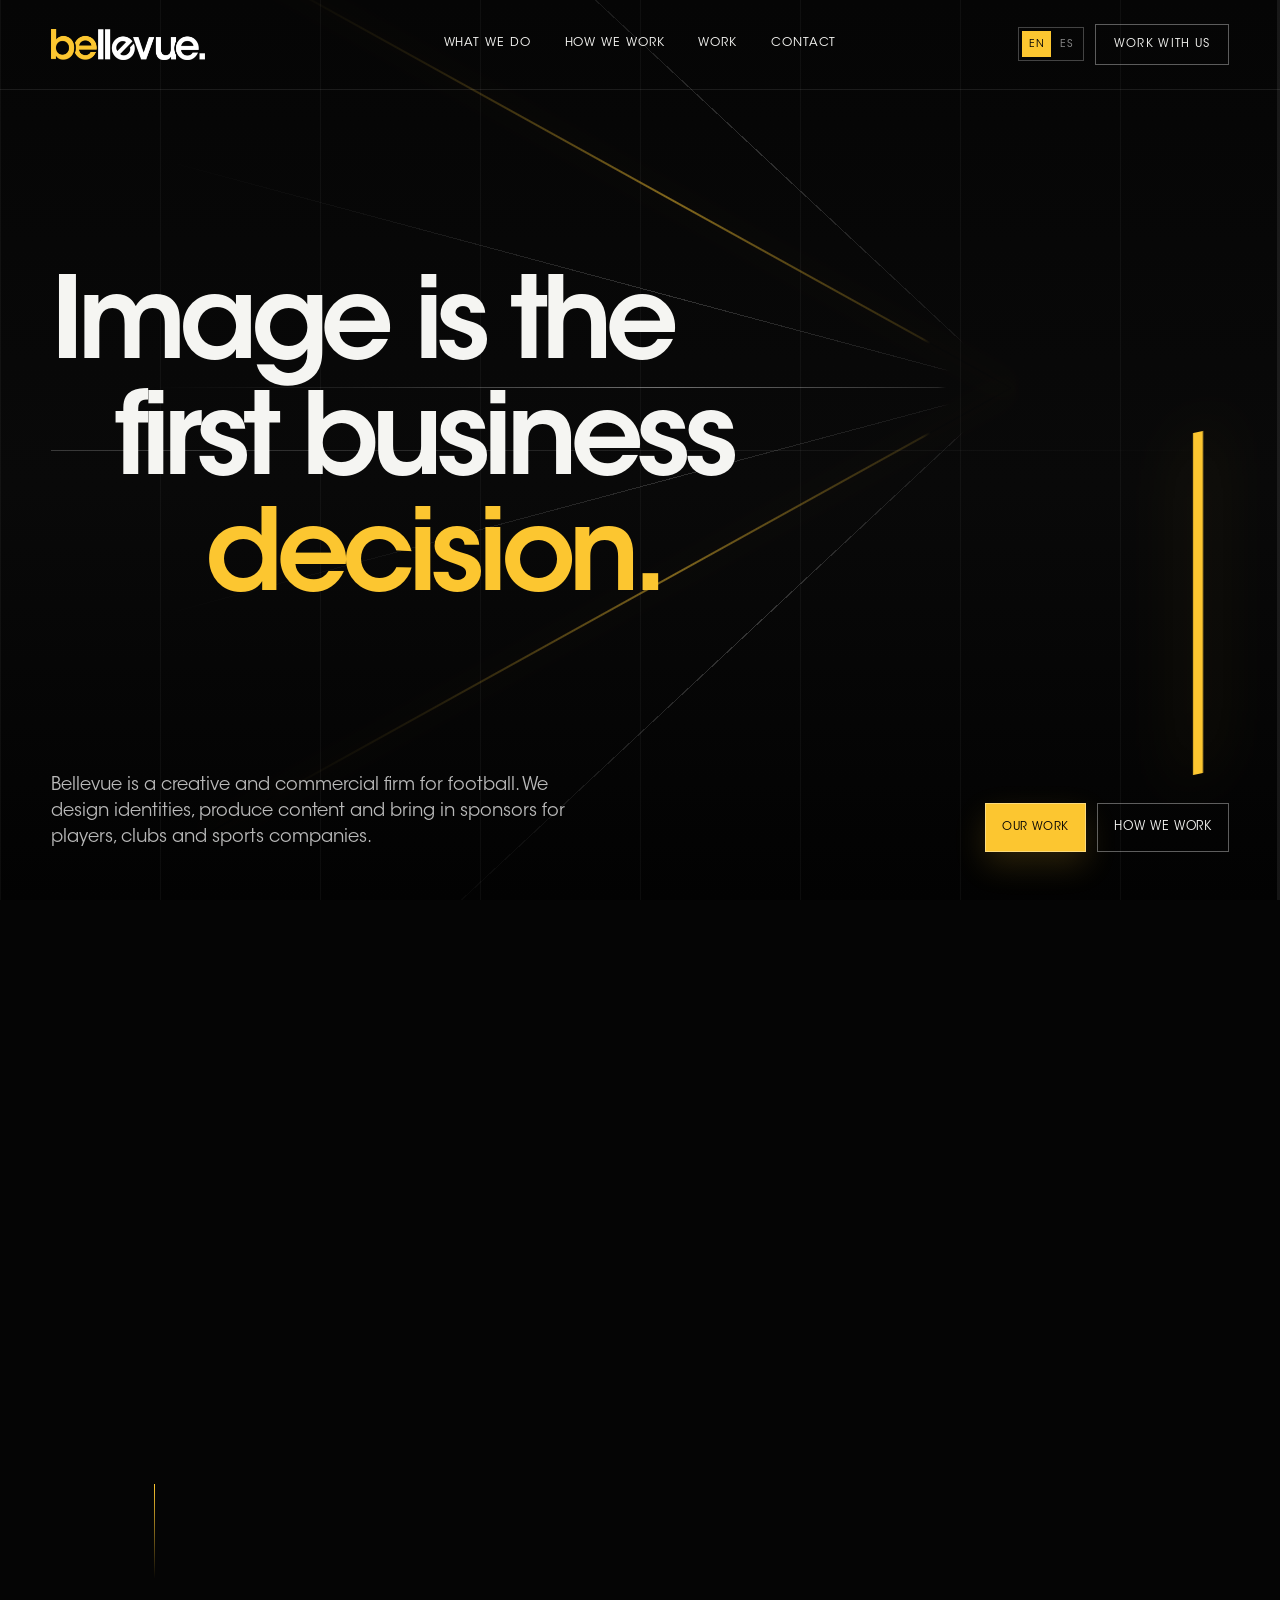
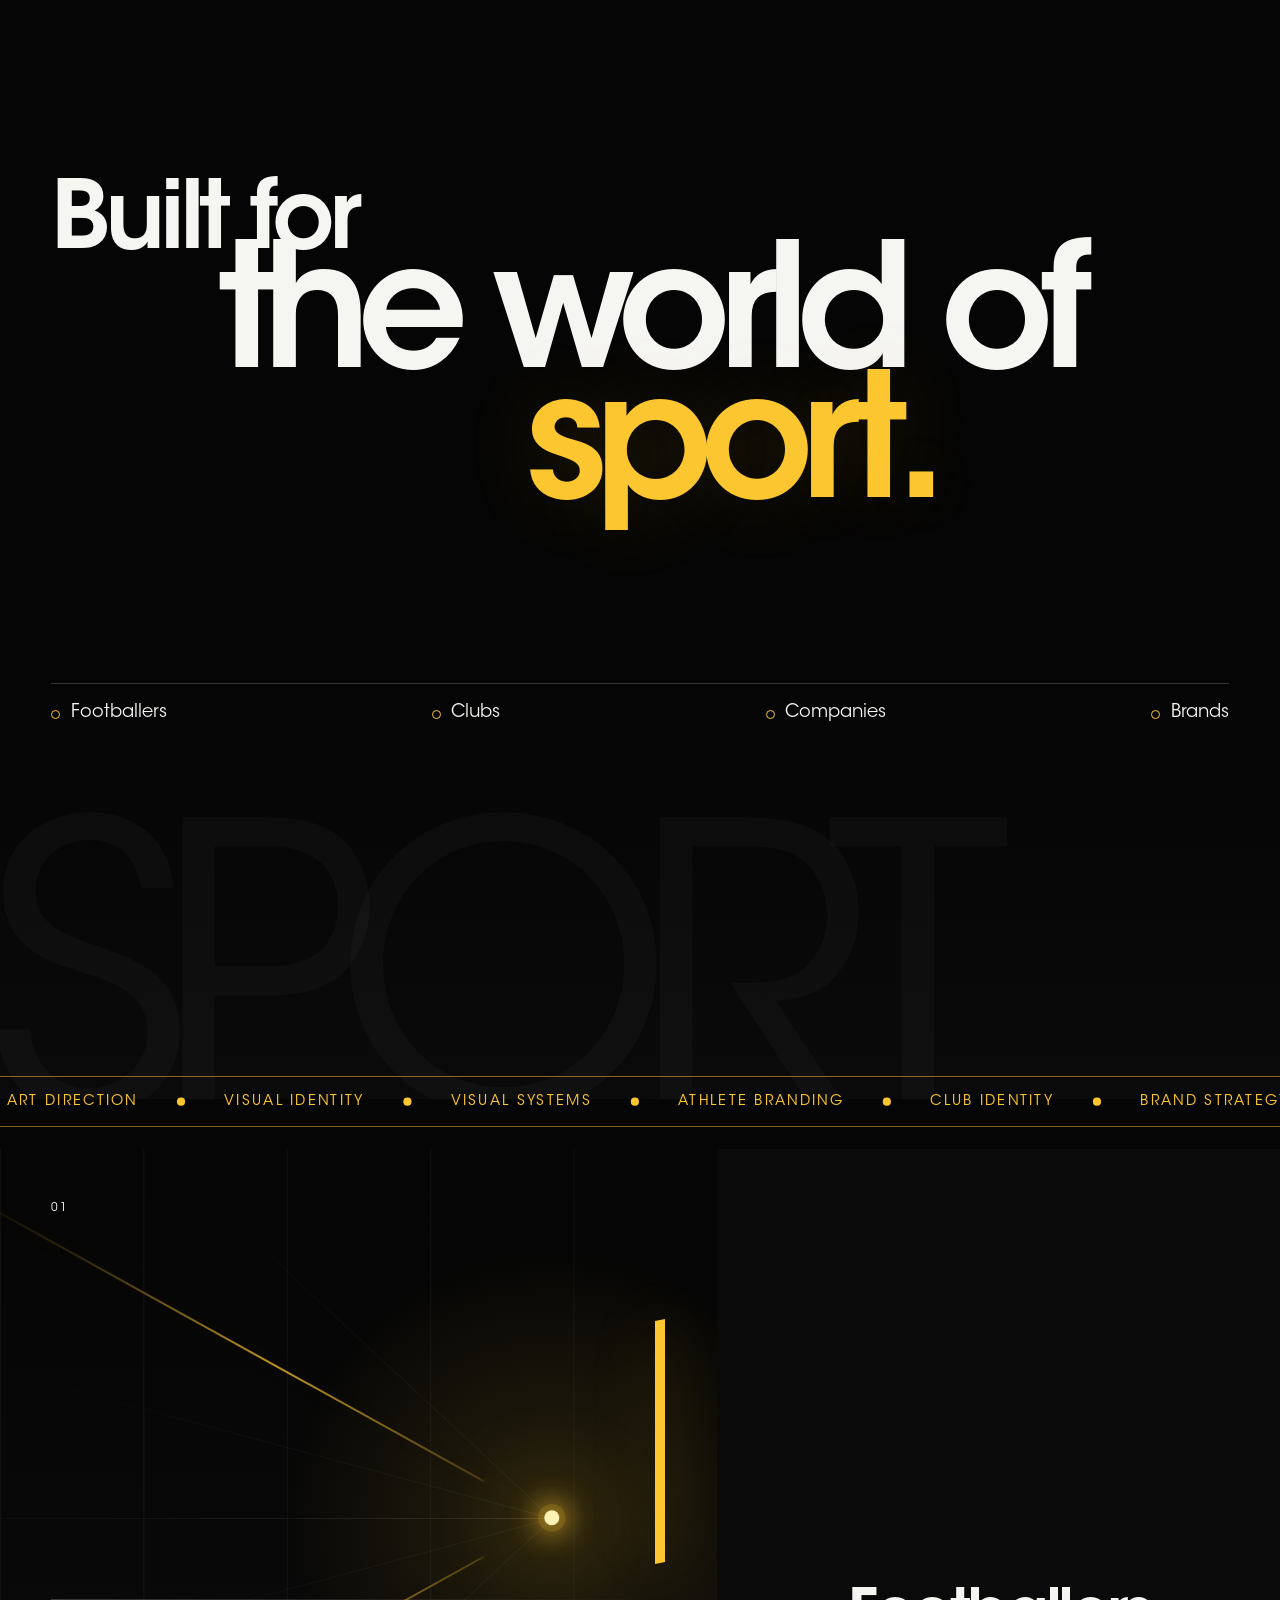
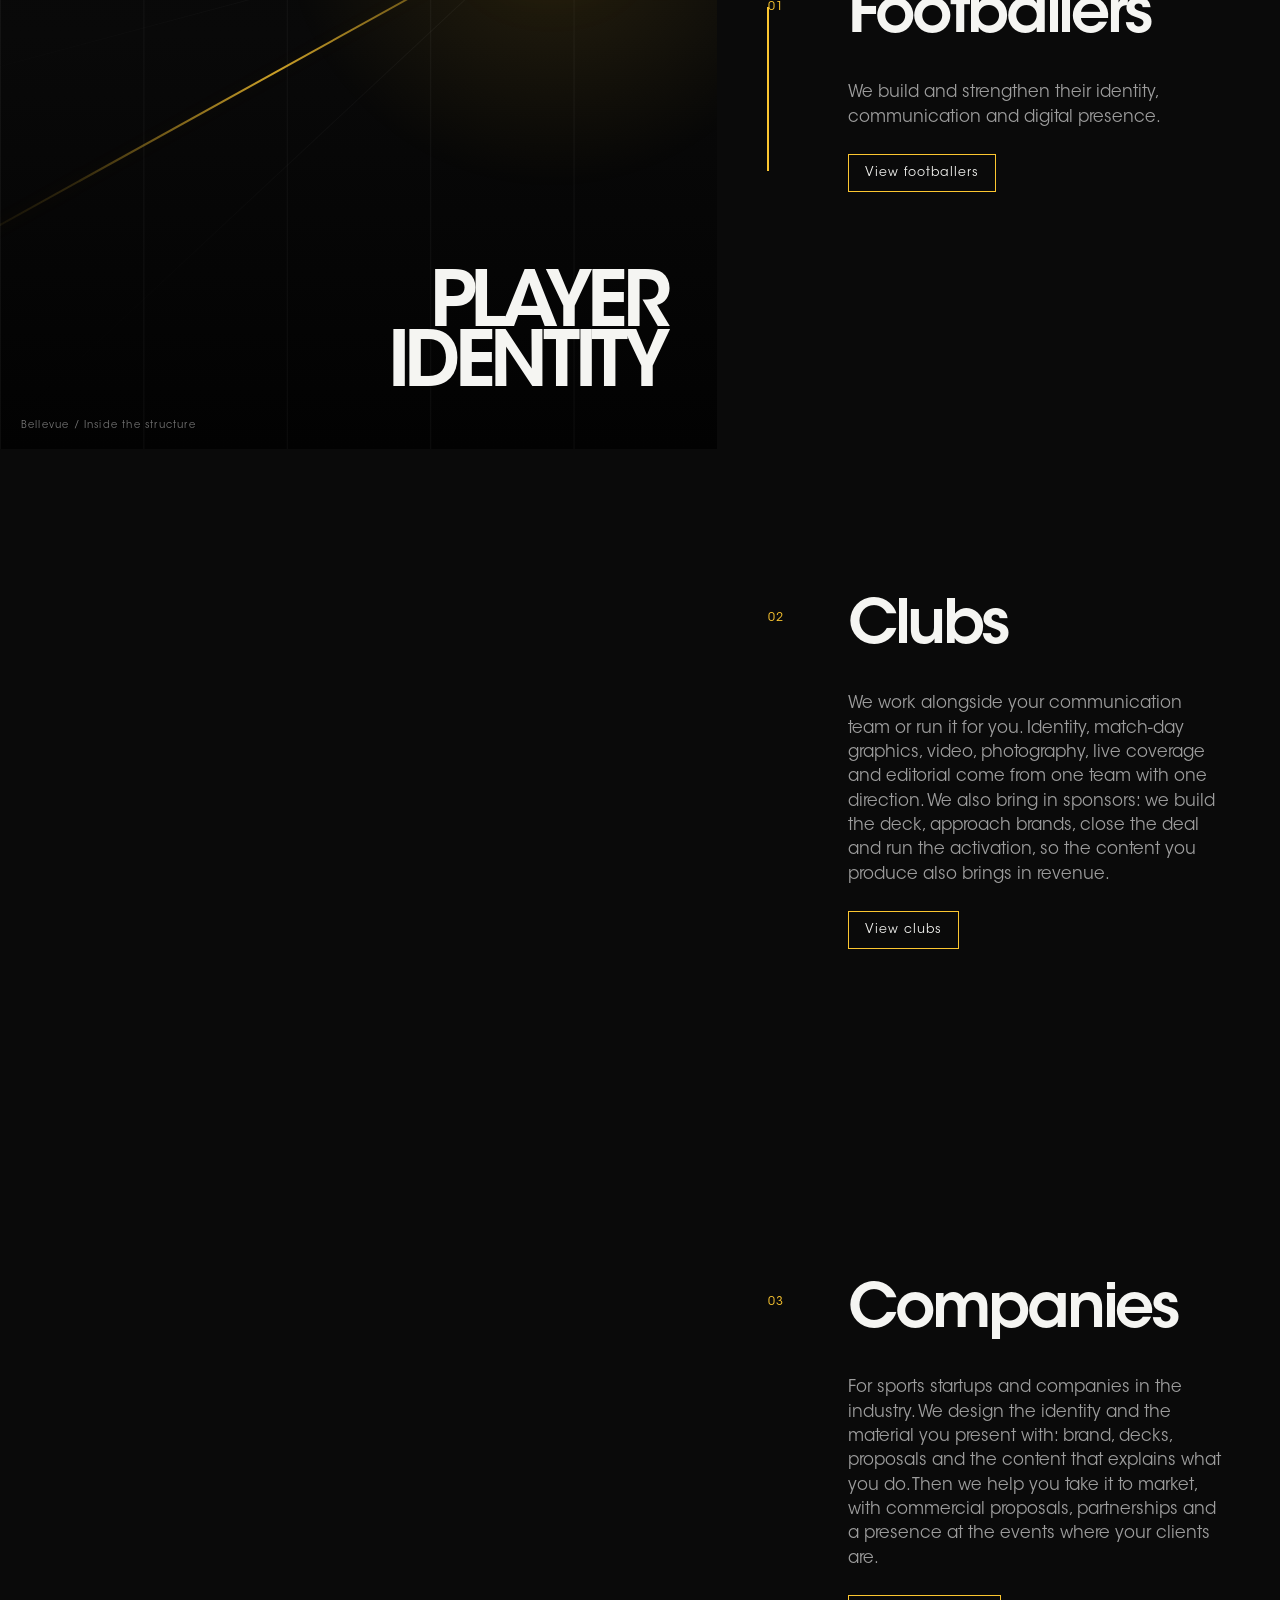
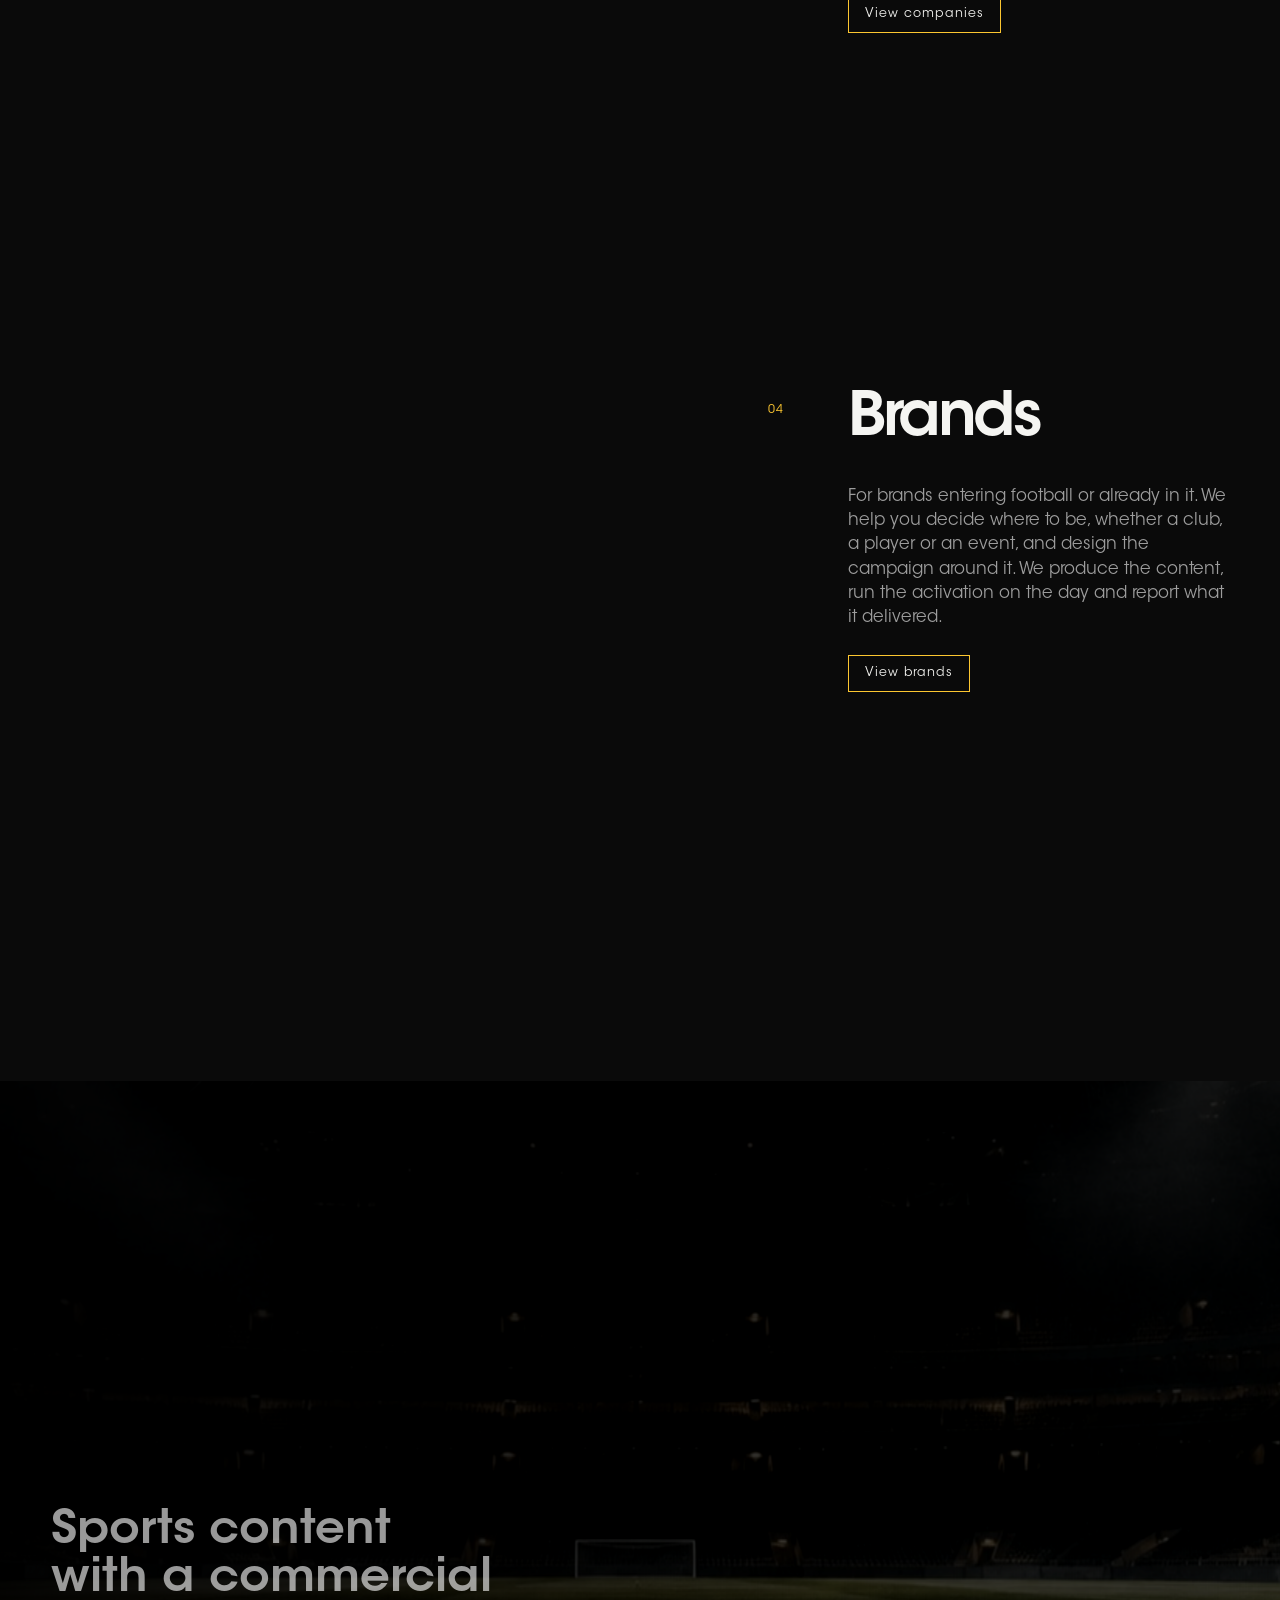
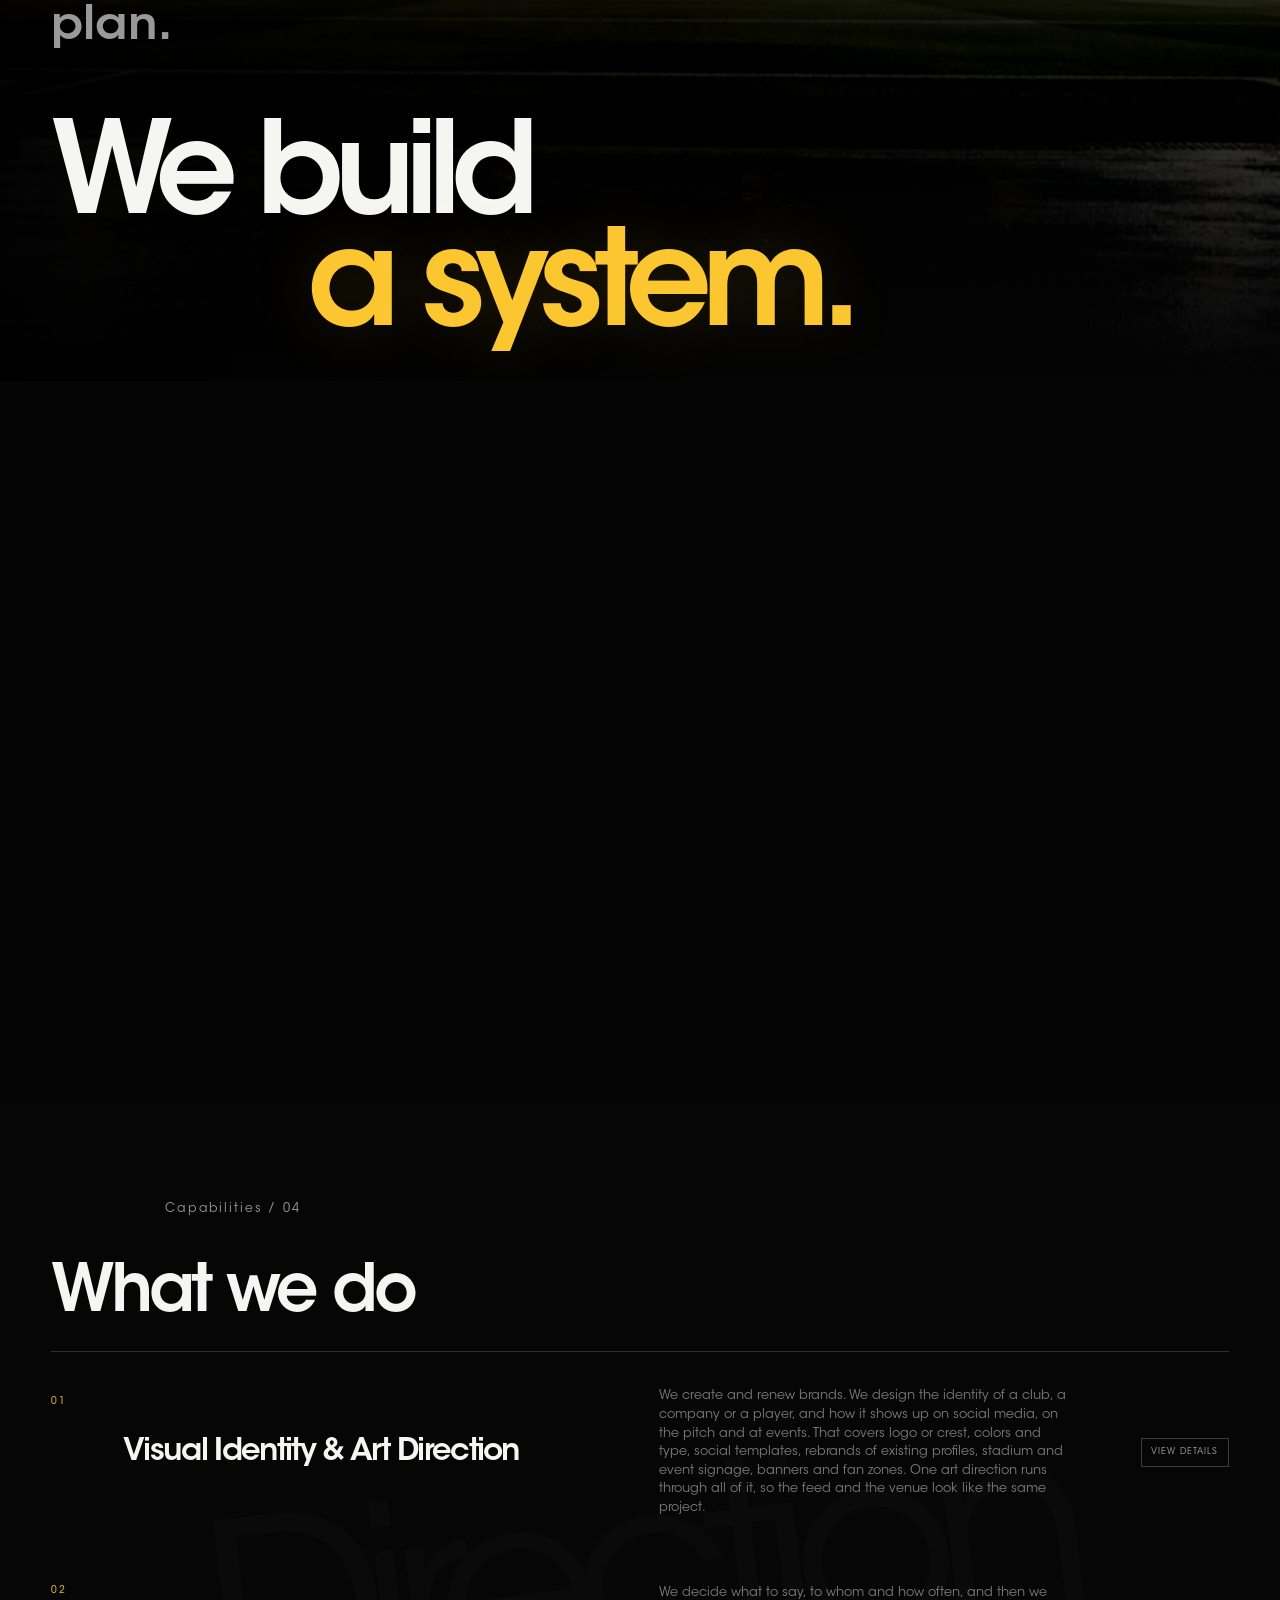
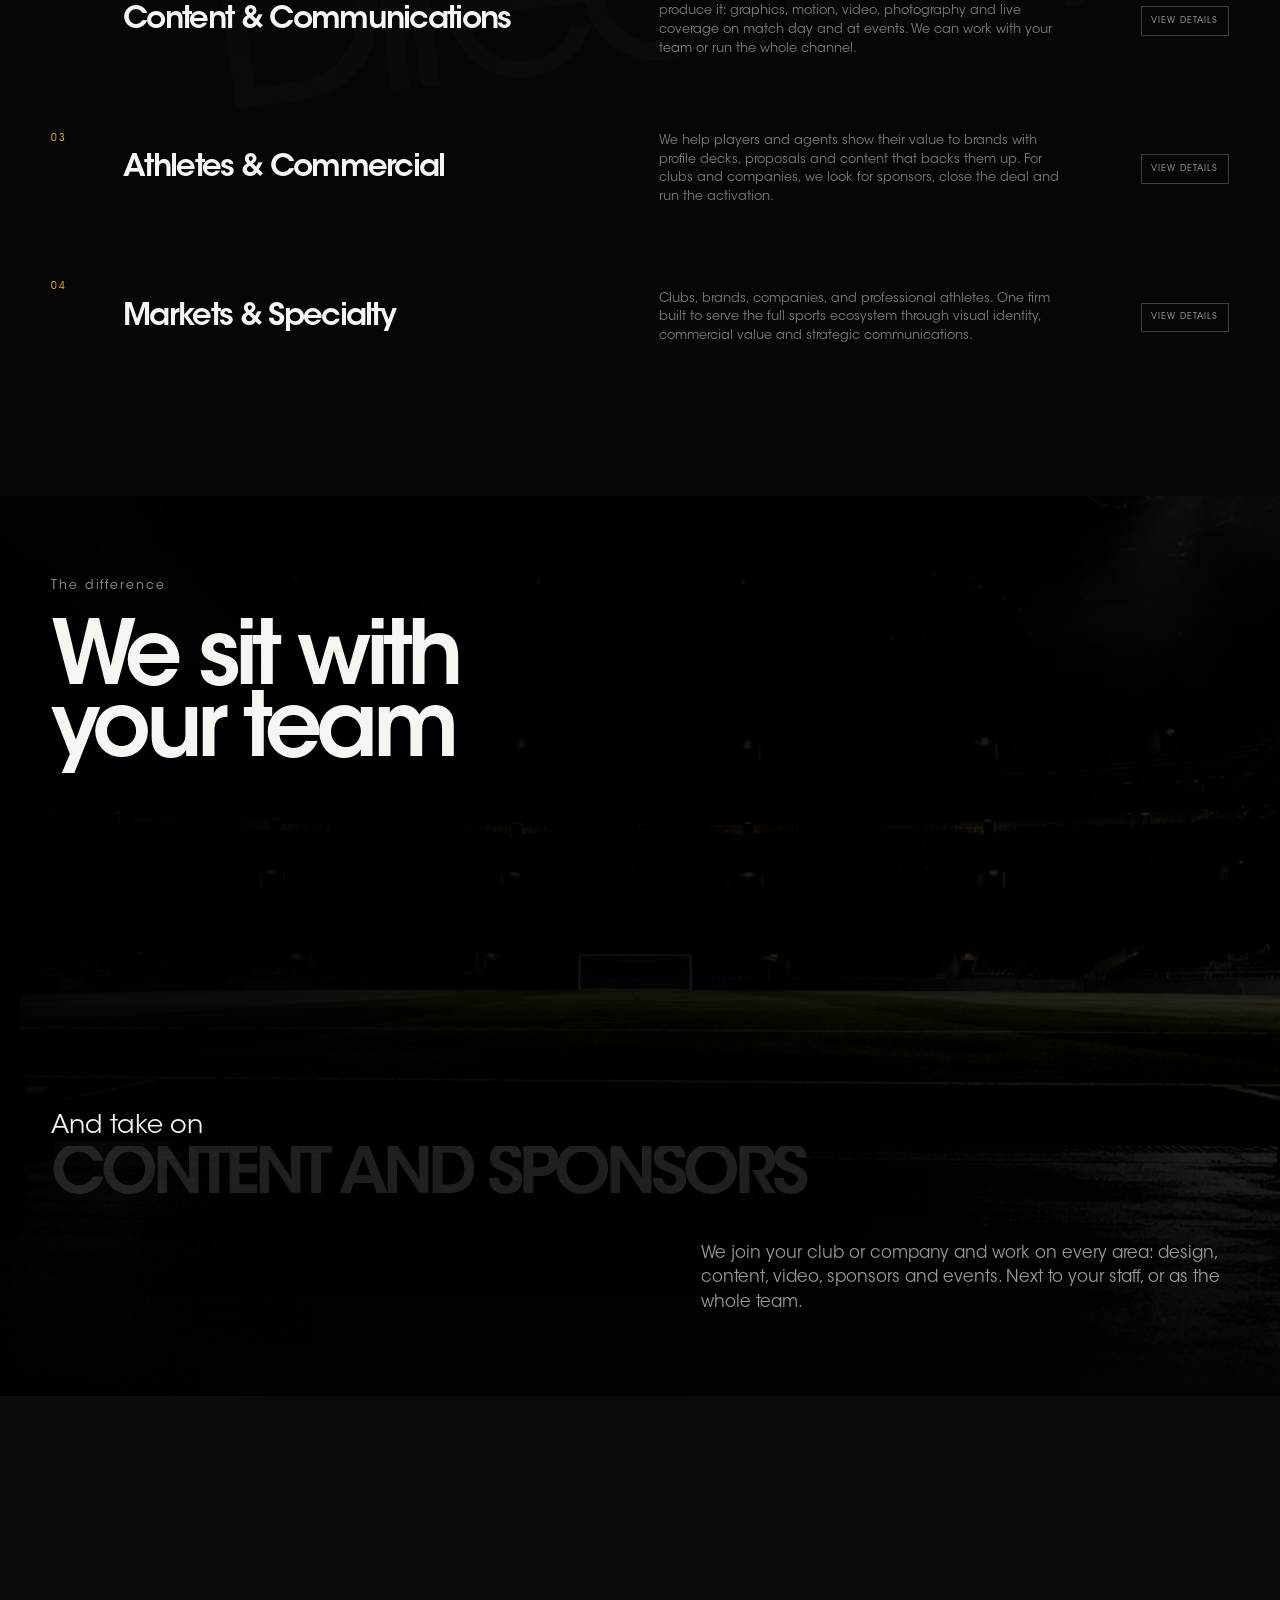
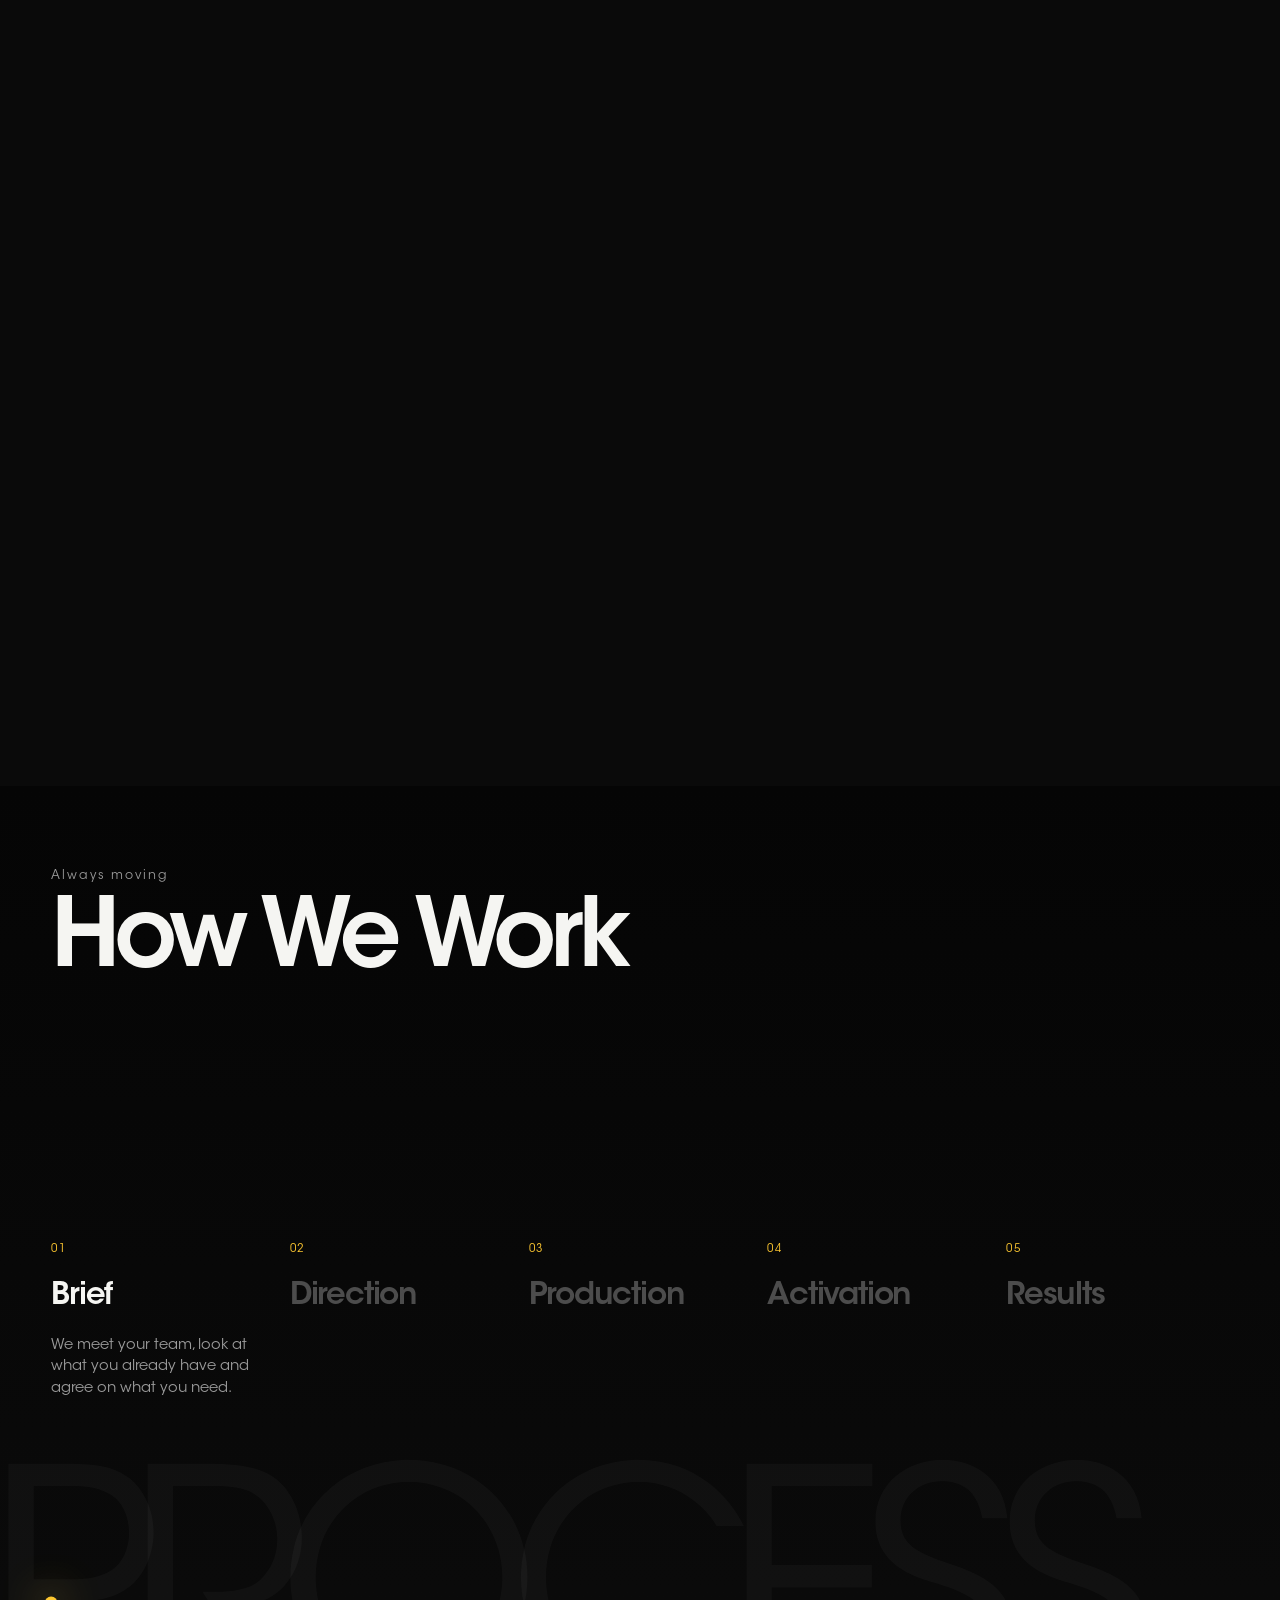
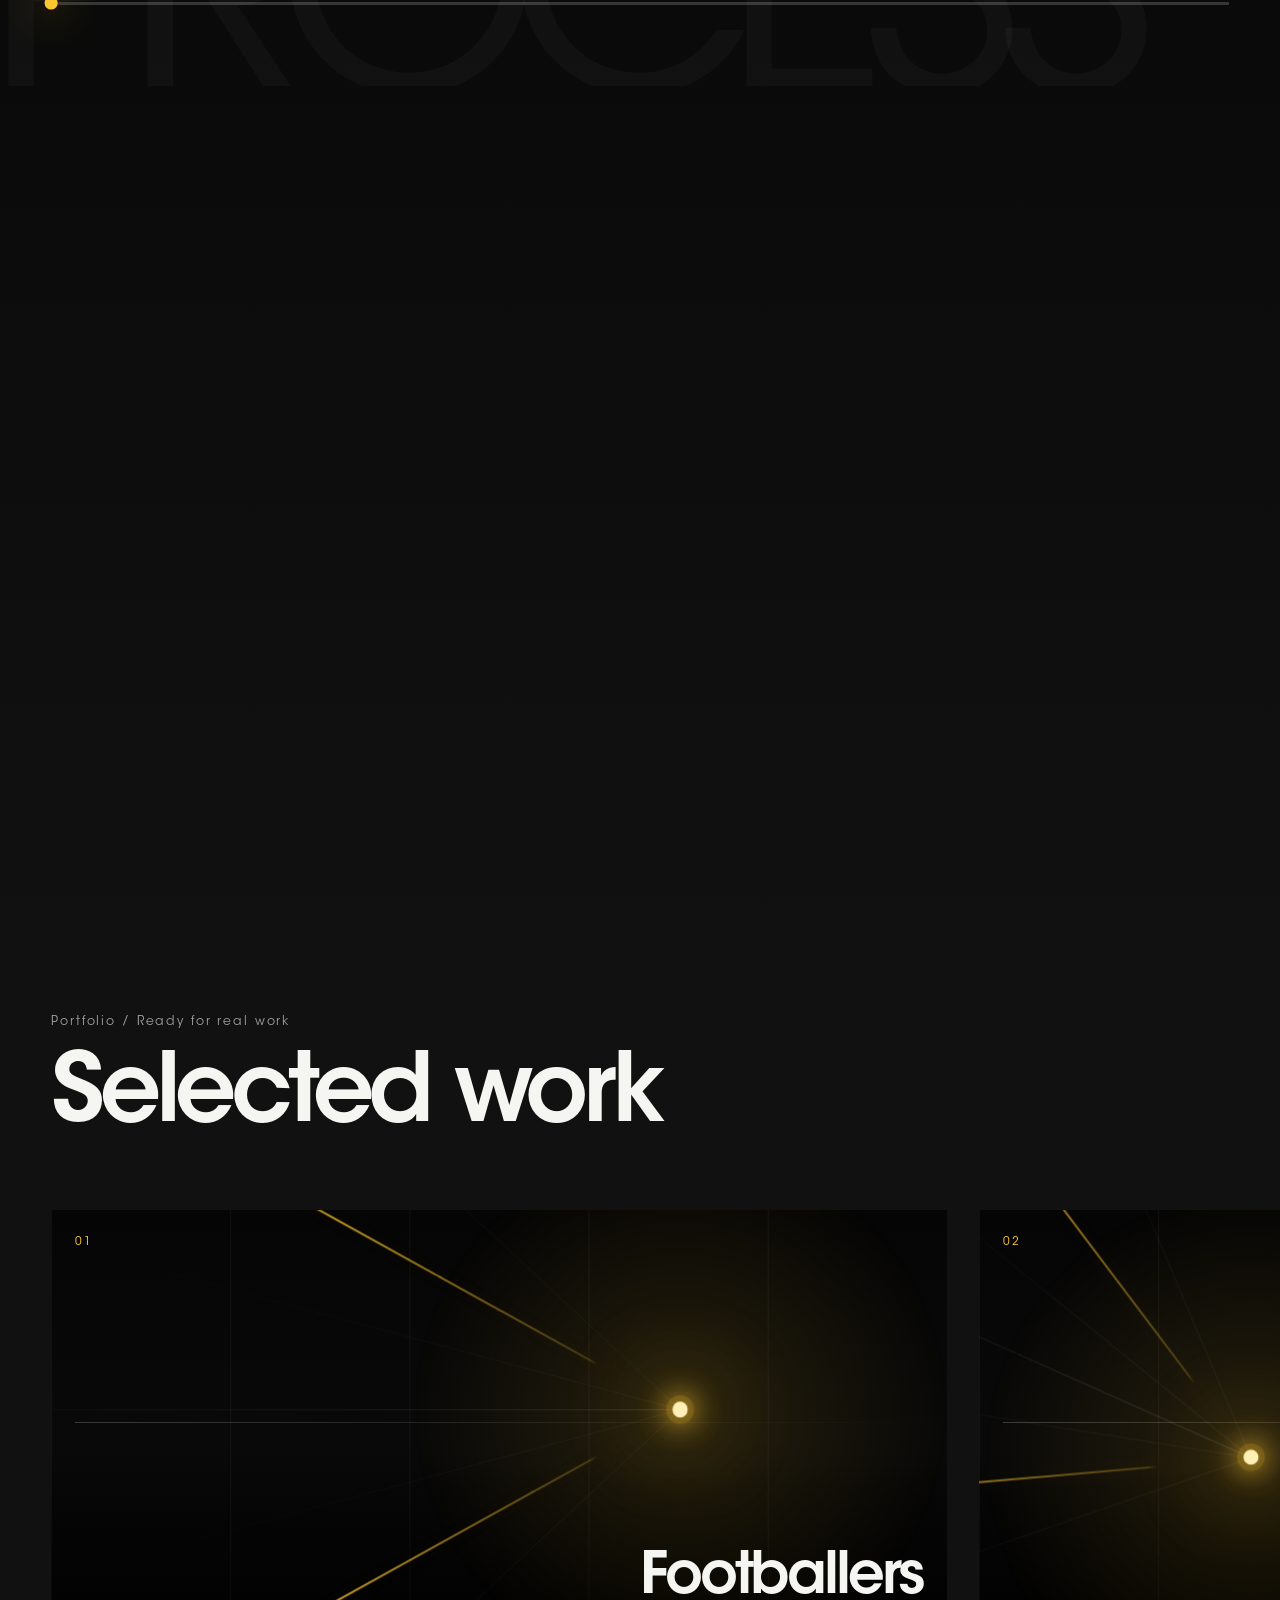
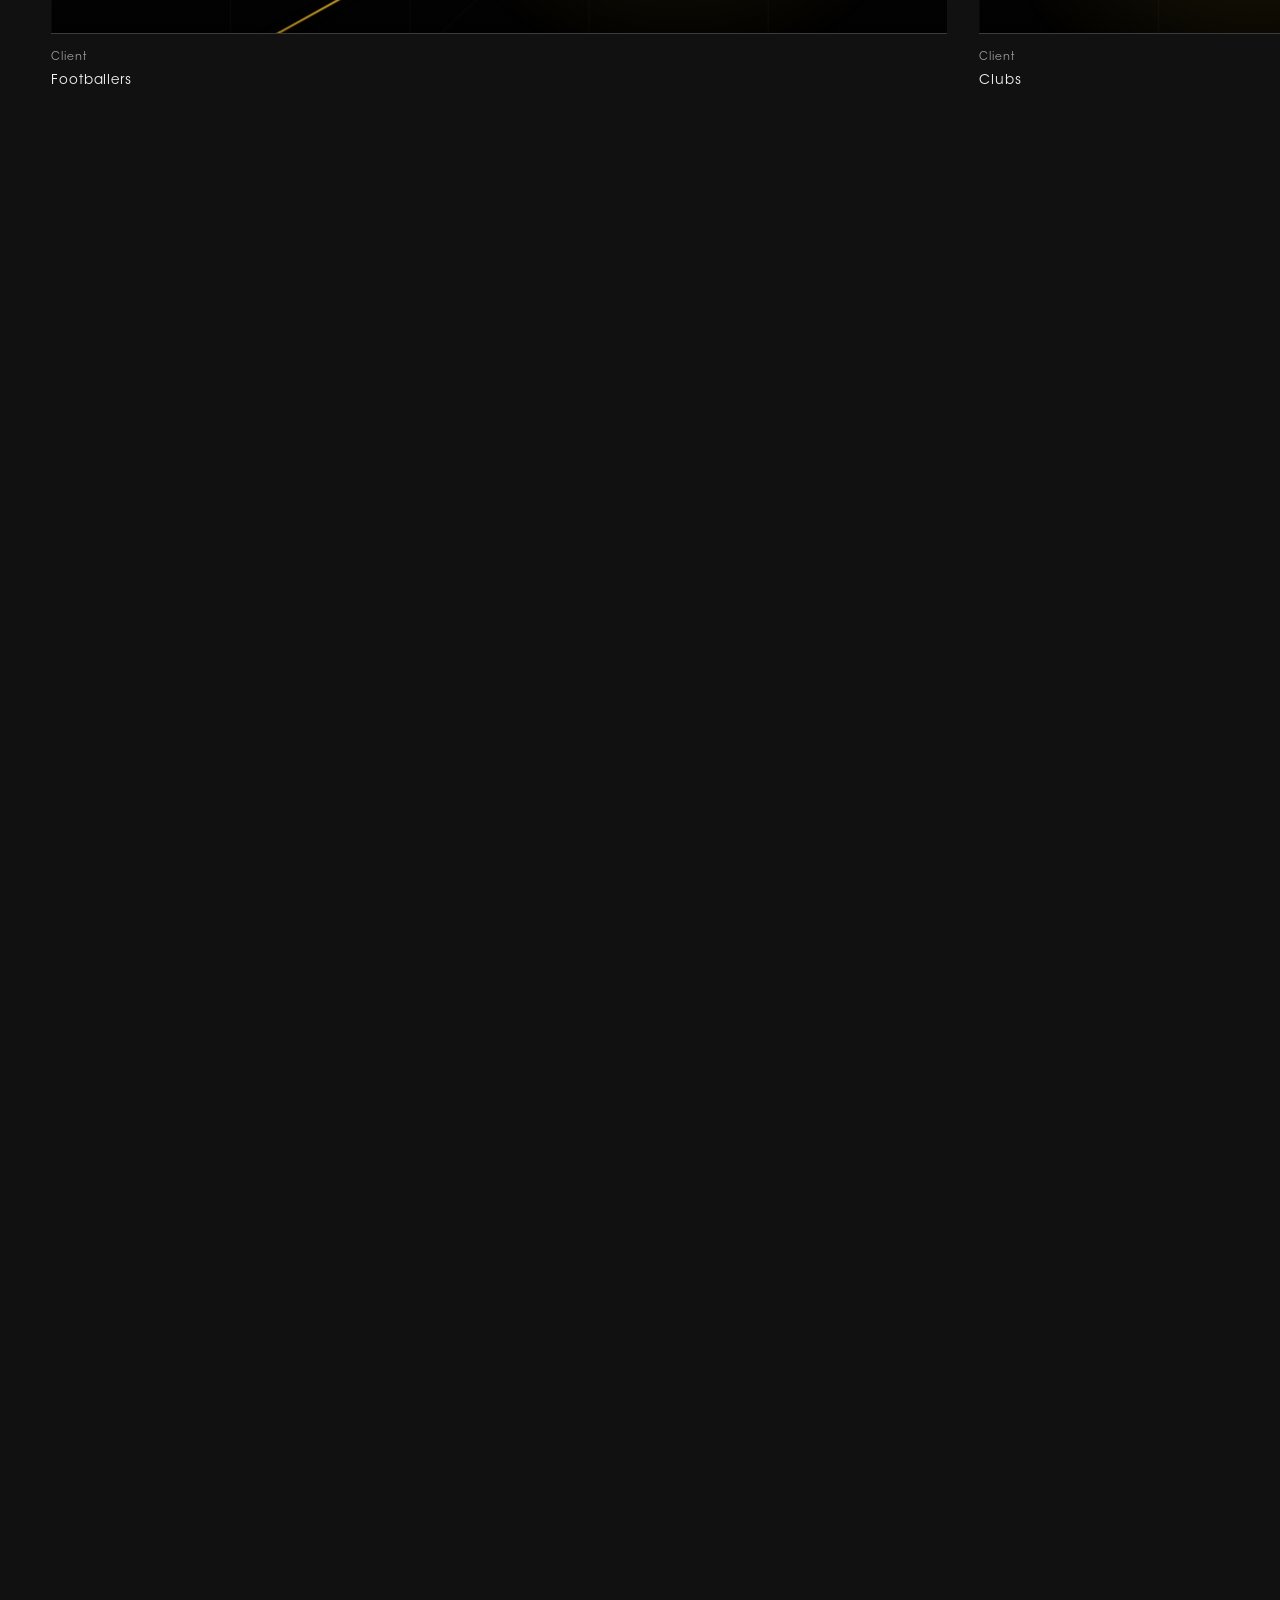
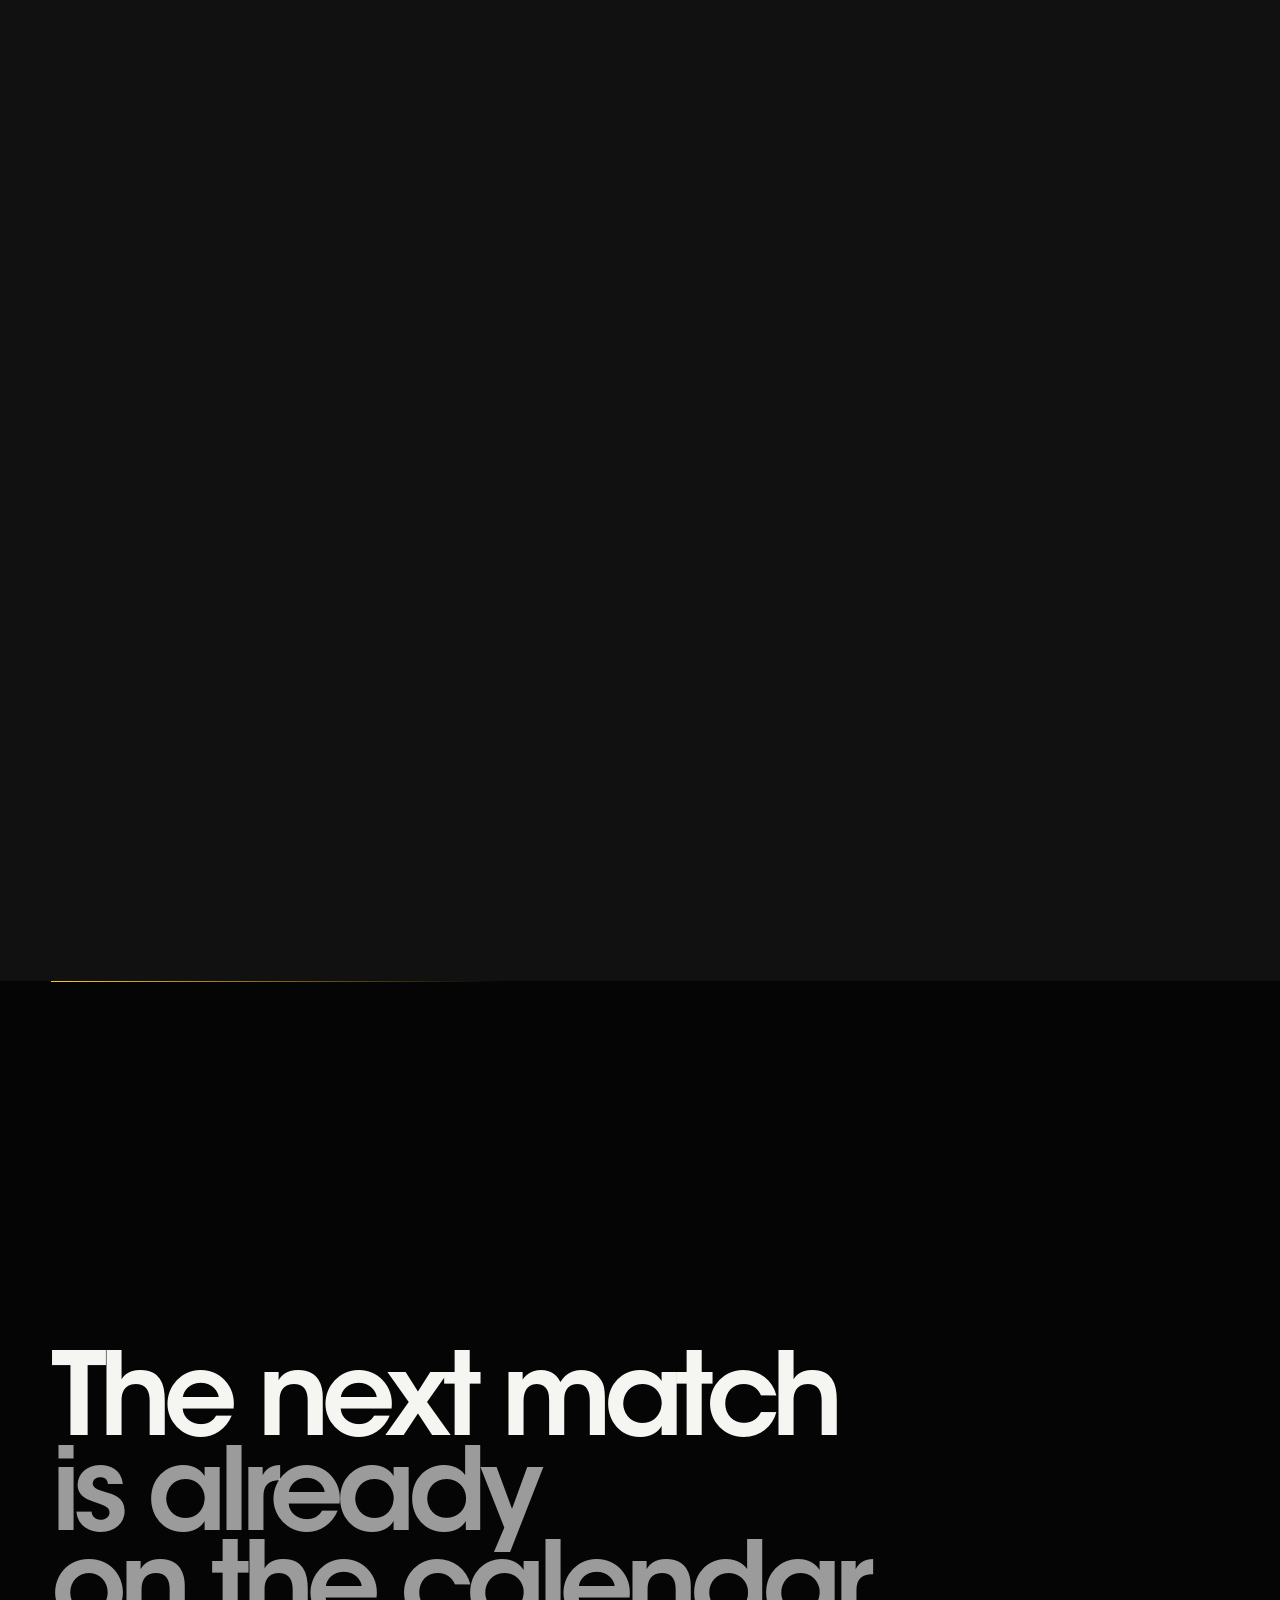
==== commit 2e3e4a71: "Publish latest Bellevue homepage" ====
--- a/index.html
+++ b/index.html
@@ -5,7 +5,7 @@
     <meta name="viewport" content="width=device-width, initial-scale=1.0" />
     <meta name="theme-color" content="#050505" />
     <meta name="description" content="Bellevue is a strategic communication, content and creative partner for footballers, clubs and sports brands." />
-    <meta property="og:title" content="Bellevue — Presence Behind Sport" />
+    <meta property="og:title" content="Bellevue - creative and commercial firm for football." />
     <meta property="og:description" content="Strategy, communication and content for the world of sport." />
     <meta property="og:type" content="website" />
     <meta name="twitter:card" content="summary" />
@@ -15,7 +15,7 @@
     <link rel="apple-touch-icon" sizes="180x180" href="./apple-touch-icon.png?v=transparent" />
     <script>document.documentElement.classList.add("motion-full");</script>
     <link rel="stylesheet" href="./styles.css" />
-    <title>Bellevue — Presence Behind Sport</title>
+    <title>Bellevue - creative and commercial firm for football.</title>
   </head>
   <body>
     <a class="skip-link" href="#main">Skip to content</a>
@@ -117,7 +117,7 @@
         <div class="team__stage">
           <p class="eyebrow">The difference</p>
           <h2 id="team-title">We sit with<br />your team</h2>
-          <div class="team__statement"><span>And take ond</span><strong data-text="CONTENT AND SPONSORS">CONTENT AND SPONSORS</strong></div>
+          <div class="team__statement"><span>And take on</span><strong data-text="CONTENT AND SPONSORS">CONTENT AND SPONSORS</strong></div>
           <p class="team__copy">We join your club or company and work on every area: design, content, video, sponsors and events. Next to your staff, or as the whole team.</p>
         </div>
       </section>
@@ -125,7 +125,7 @@
       <section class="process" id="process" aria-labelledby="process-title">
         <div class="process__stage">
           <p class="process__ghost" aria-hidden="true">PROCESS</p>
-          <div class="section-head"><p class="eyebrow">How we work / Always moving</p><h2 id="process-title">From signal<br />to presence.</h2></div>
+          <div class="section-head"><p class="eyebrow">Always moving</p><h2 id="process-title">How We Work</h2></div>
           <ol class="process__steps" data-process></ol>
           <div class="process__line" aria-hidden="true"><i></i></div>
         </div>
--- a/styles.css
+++ b/styles.css
@@ -1073,7 +1073,7 @@
 }
 .photo-slider__track {
   display: flex;
-  width: 400%;
+  width: 112%;
   height: 100%;
   will-change: transform;
 }
@@ -1123,10 +1123,8 @@
 .photo-slider__actions select:focus-visible { border-color: var(--gold); color: var(--gold); }
 .photo-slider__actions button:focus-visible,
 .photo-slider__actions select:focus-visible { outline: 2px solid var(--gold); outline-offset: .15rem; }
-@media (min-width: 701px) {
-  .photo-slider__track { width: 133.333333%; }
-}
 @media (max-width: 700px) {
+  .photo-slider__track { width: 272%; }
   .case-study-gallery__head { gap: 1rem; }
   .case-study-gallery__head h2 { font-size: clamp(2.6rem, 10vw, 4rem); }
   .photo-slider__frame { height: min(52svh, 27rem); min-height: 17rem; }
@@ -1311,17 +1309,14 @@
 .club-feature__gallery-grid { display: grid; grid-template-columns: repeat(5, minmax(0, 1fr)); gap: 0; overflow: hidden; }
 .club-feature__gallery-grid[data-gallery-count="10"] { grid-template-columns: repeat(4, minmax(0, 1fr)); }
 .club-feature__gallery-item { position: relative; display: block; min-width: 0; width: 100%; aspect-ratio: 1; padding: 0; overflow: hidden; border: 0; border-radius: 0; background: #111; color: var(--gold); cursor: pointer; }
-.club-feature__gallery-item::after { content: ""; position: absolute; inset: 45% 0 0; background: linear-gradient(transparent,rgba(0,0,0,.82)); pointer-events: none; }
 .club-feature__gallery-item:hover,.club-feature__gallery-item:focus-visible { z-index: 1; outline: 2px solid var(--gold); outline-offset: -2px; }
 .club-feature__gallery-item img { display: block; position: absolute; inset: 0; width: 100%; height: 100%; object-fit: cover; transition: transform .3s ease; }
 .club-feature__gallery-item:hover img,.club-feature__gallery-item:focus-visible img { transform: scale(1.04); }
 .club-feature__gallery-item--uncropped .club-feature__gallery-backdrop { filter: blur(1rem) brightness(.48); transform: scale(1.12); }
 .club-feature__gallery-item--uncropped:hover .club-feature__gallery-backdrop,.club-feature__gallery-item--uncropped:focus-visible .club-feature__gallery-backdrop { transform: scale(1.12); }
 .club-feature__gallery-item--uncropped .club-feature__gallery-artwork { object-fit: contain; }
-.club-feature__gallery-number,.club-feature__gallery-caption { position: absolute; z-index: 1; display: block; font-weight: 800; letter-spacing: .08em; }
+.club-feature__gallery-number { position: absolute; z-index: 1; display: block; font-weight: 800; letter-spacing: .08em; }
 .club-feature__gallery-number { left: .65rem; top: .55rem; padding: .15rem .35rem; background: rgba(0,0,0,.72); font-size: .65rem; }
-.club-feature__gallery-caption { left: .7rem; right: .7rem; bottom: .65rem; color: var(--white); font-size: .66rem; line-height: 1.25; text-align: left; text-transform: uppercase; }
-.club-feature__gallery-item:hover .club-feature__gallery-caption,.club-feature__gallery-item:focus-visible .club-feature__gallery-caption { color: var(--gold); }
 .club-feature__gallery-grid[data-gallery-count="18"] .club-feature__gallery-item:last-child,.club-feature__gallery-grid[data-gallery-count="10"] .club-feature__gallery-item:nth-last-child(2) { grid-column: span 3; aspect-ratio: 3; }
 .company-feature { position: relative; display: grid; grid-template-columns: minmax(0, 1fr) auto; align-content: center; align-items: end; gap: 1.5rem; min-height: 23rem; padding: clamp(3rem, 6vw, 6rem) 0; overflow: hidden; border-bottom: 1px solid var(--line); }
 .company-feature .eyebrow { grid-column: 1 / -1; color: var(--gold); }
@@ -1628,14 +1623,18 @@
   .team__statement strong { padding-right: .2em; }
 }
 
-/* Avoid white outlines over the gold fill; wrapped mobile text stays fully painted. */
+/* Keep the scroll-driven fill visible on every line, including wrapped mobile text. */
 .team__statement strong { -webkit-text-stroke: 0; }
 @media (max-width: 900px) {
   .team__statement strong {
-    background: none;
-    color: var(--gold);
-    -webkit-text-fill-color: var(--gold);
-  }
+    -webkit-text-fill-color: transparent;
+  }
+}
+
+/* Longer Spanish headings need to fit without clipping the final letters. */
+html[lang="es"] .manifesto__words span:nth-child(3) { font-size: min(10vw, 10rem); }
+@media (max-width: 560px) {
+  html[lang="es"] .team__statement strong { font-size: 10.5vw; }
 }
 
 /* Each process note appears beneath its title as that stage turns white. */
